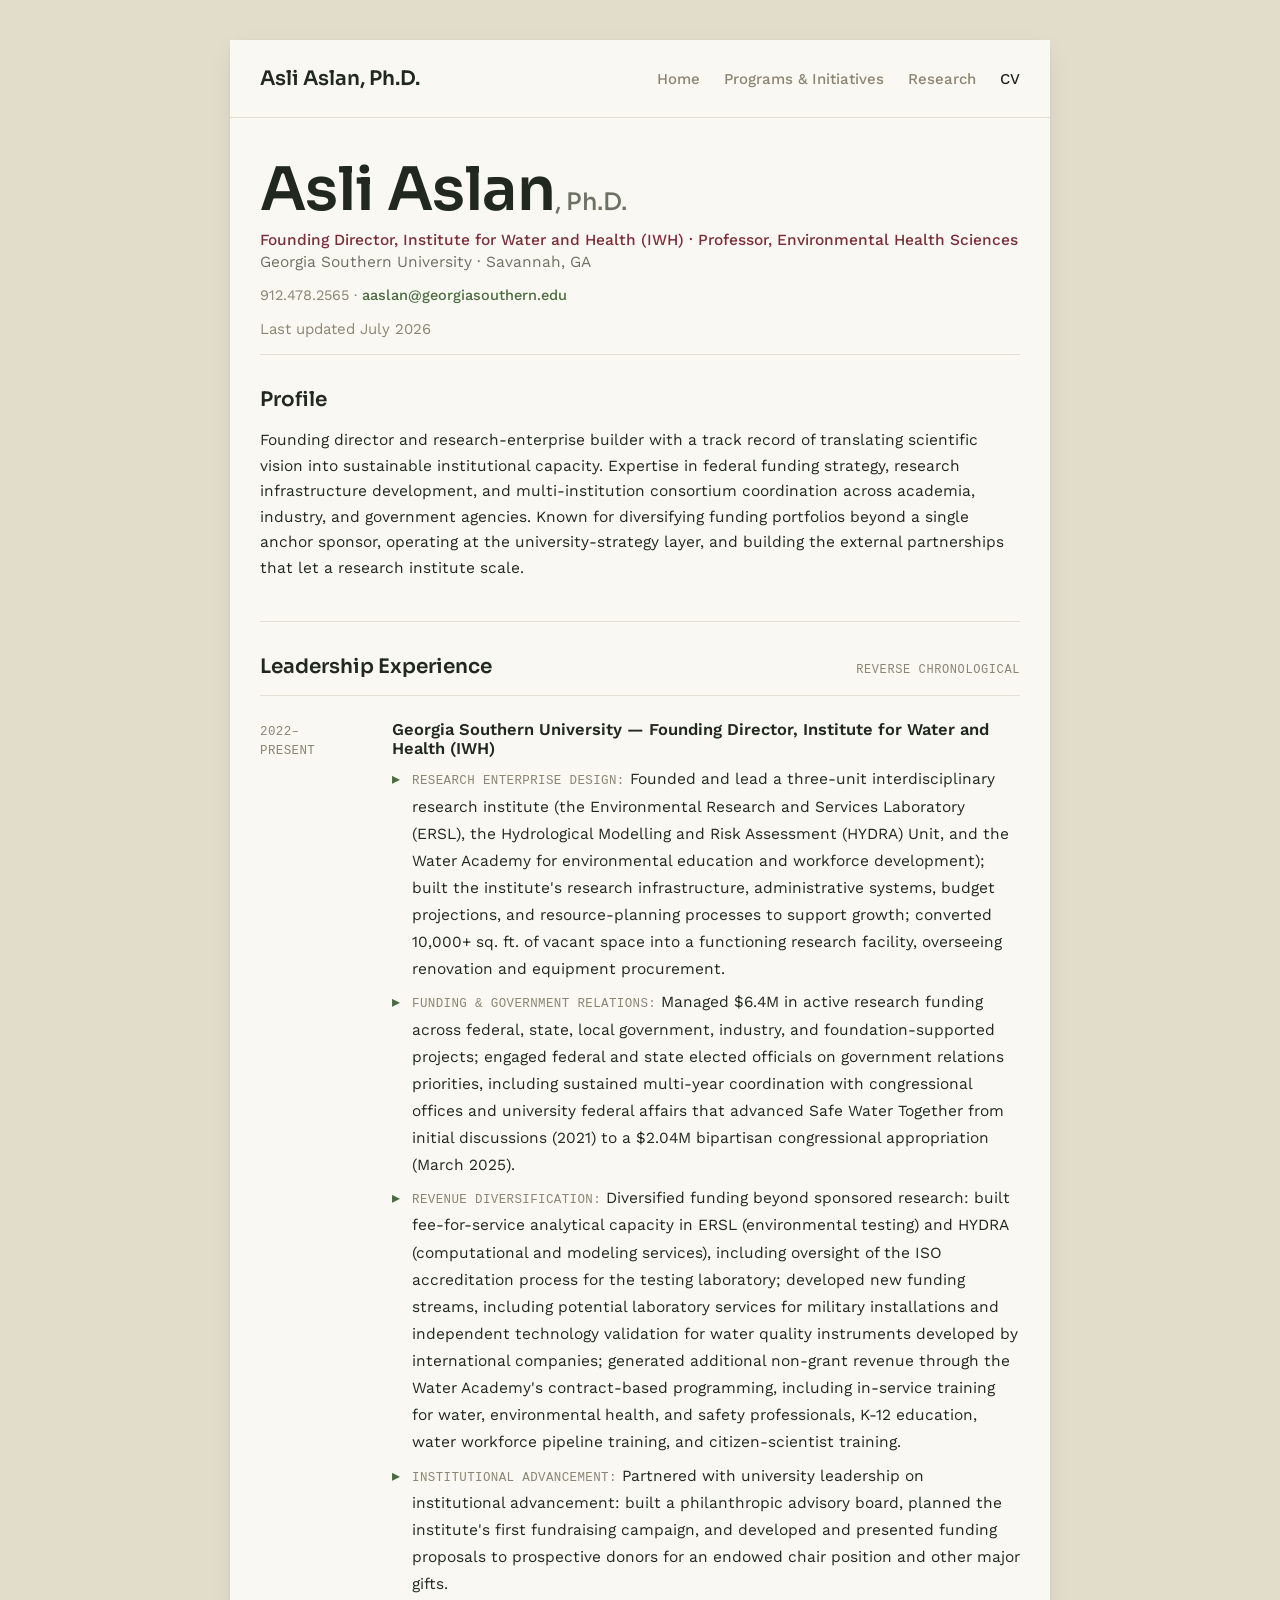
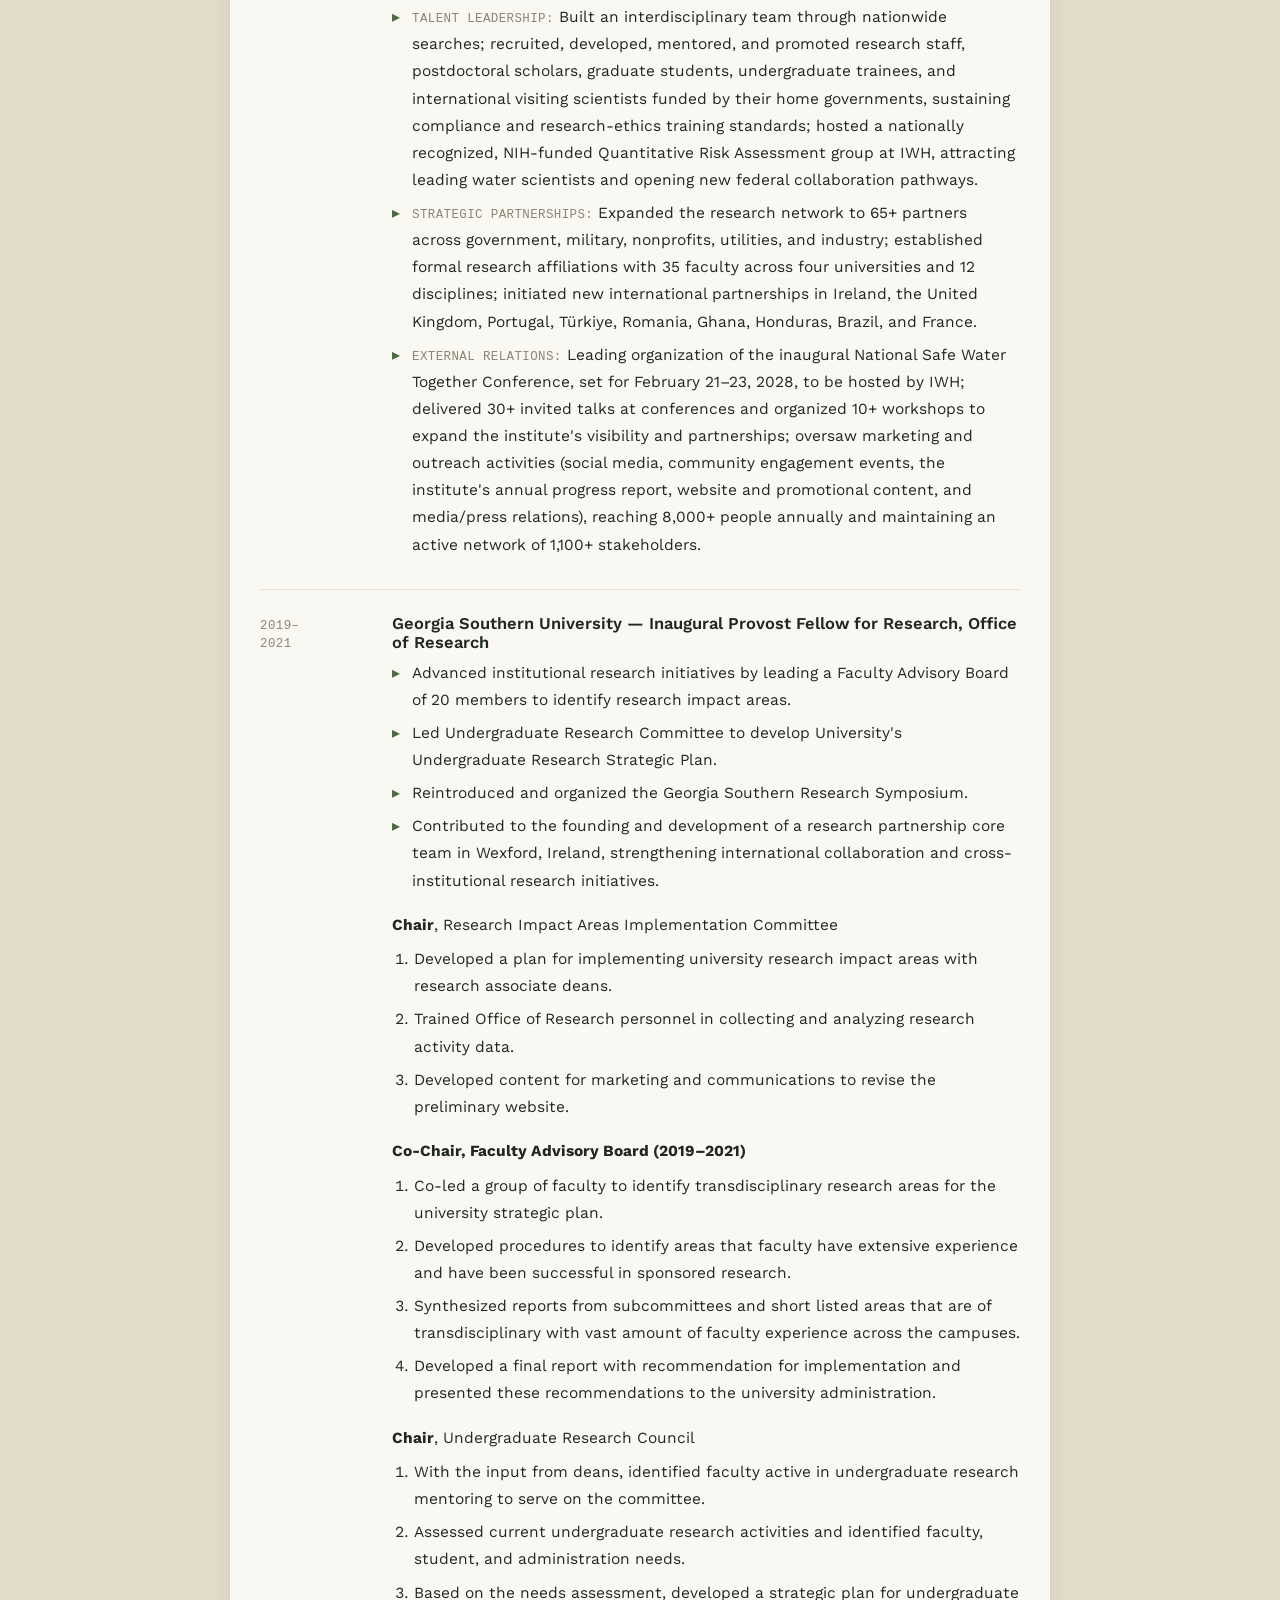
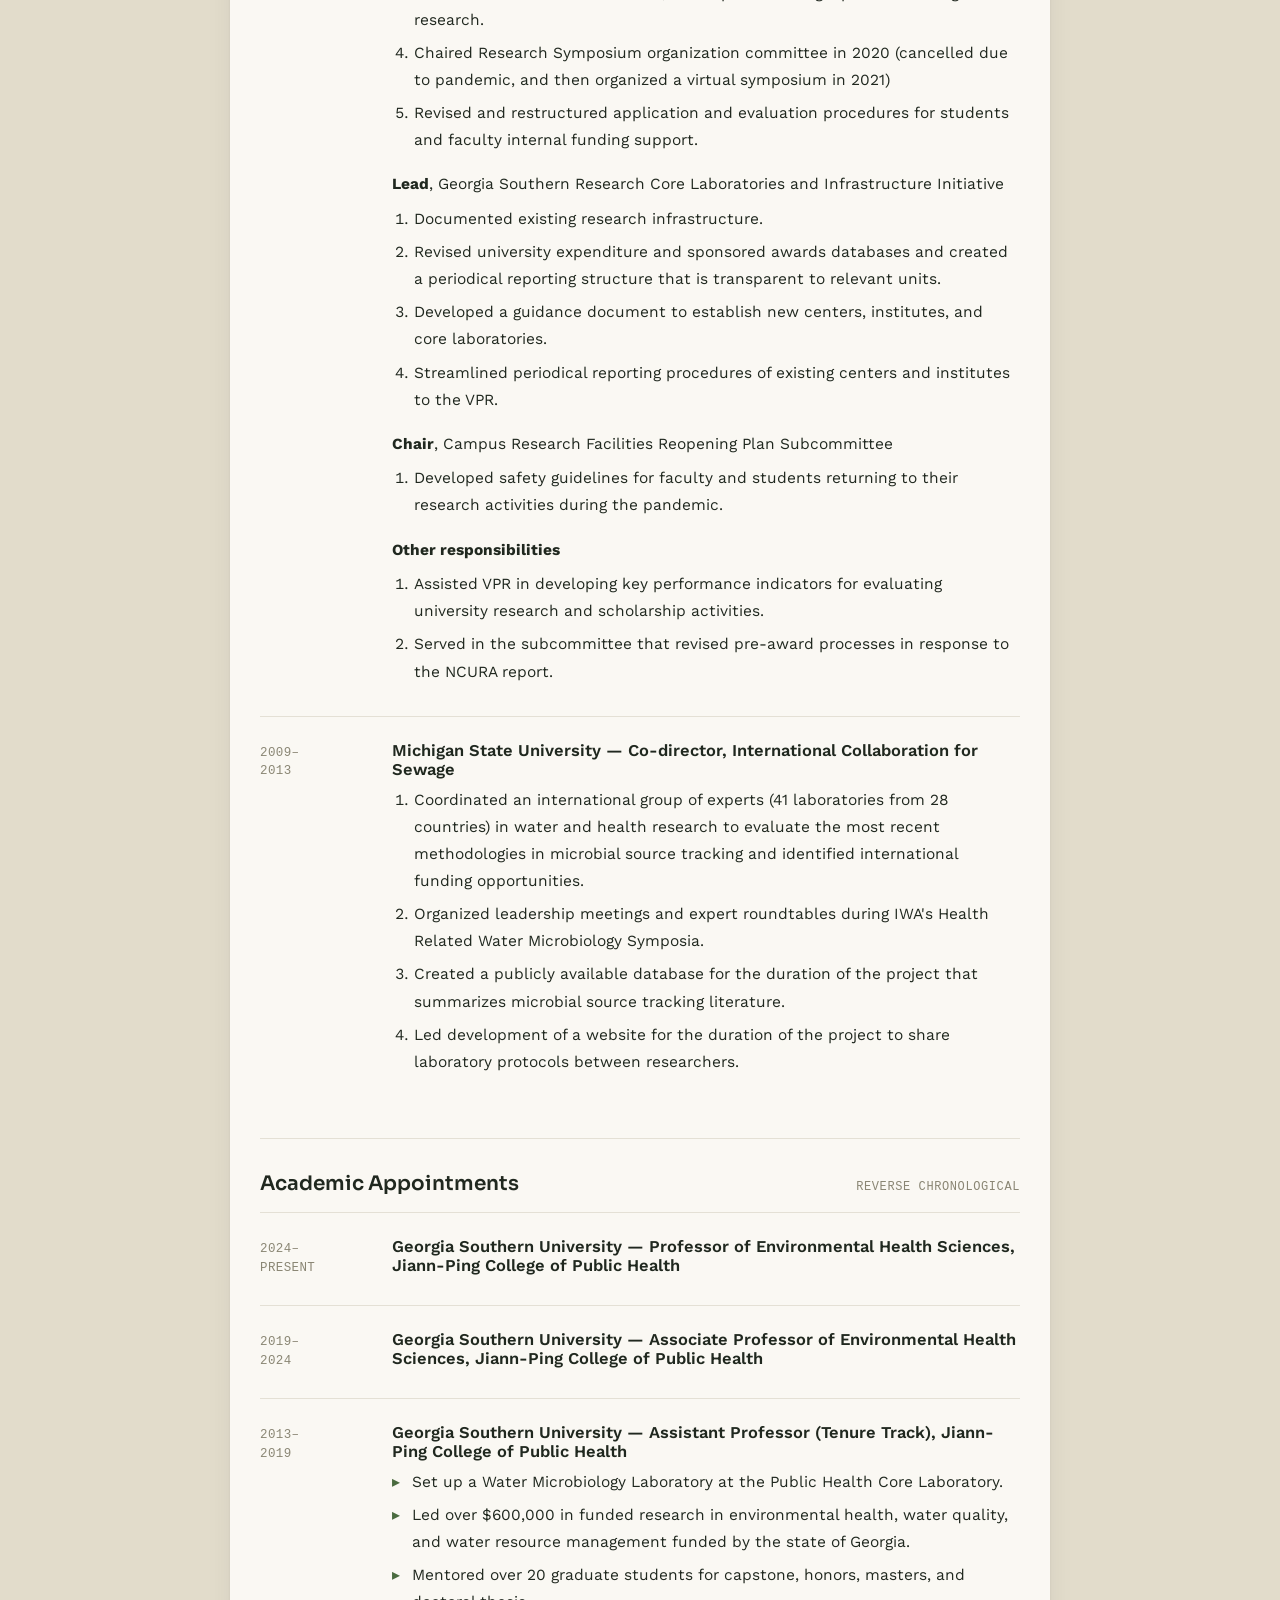
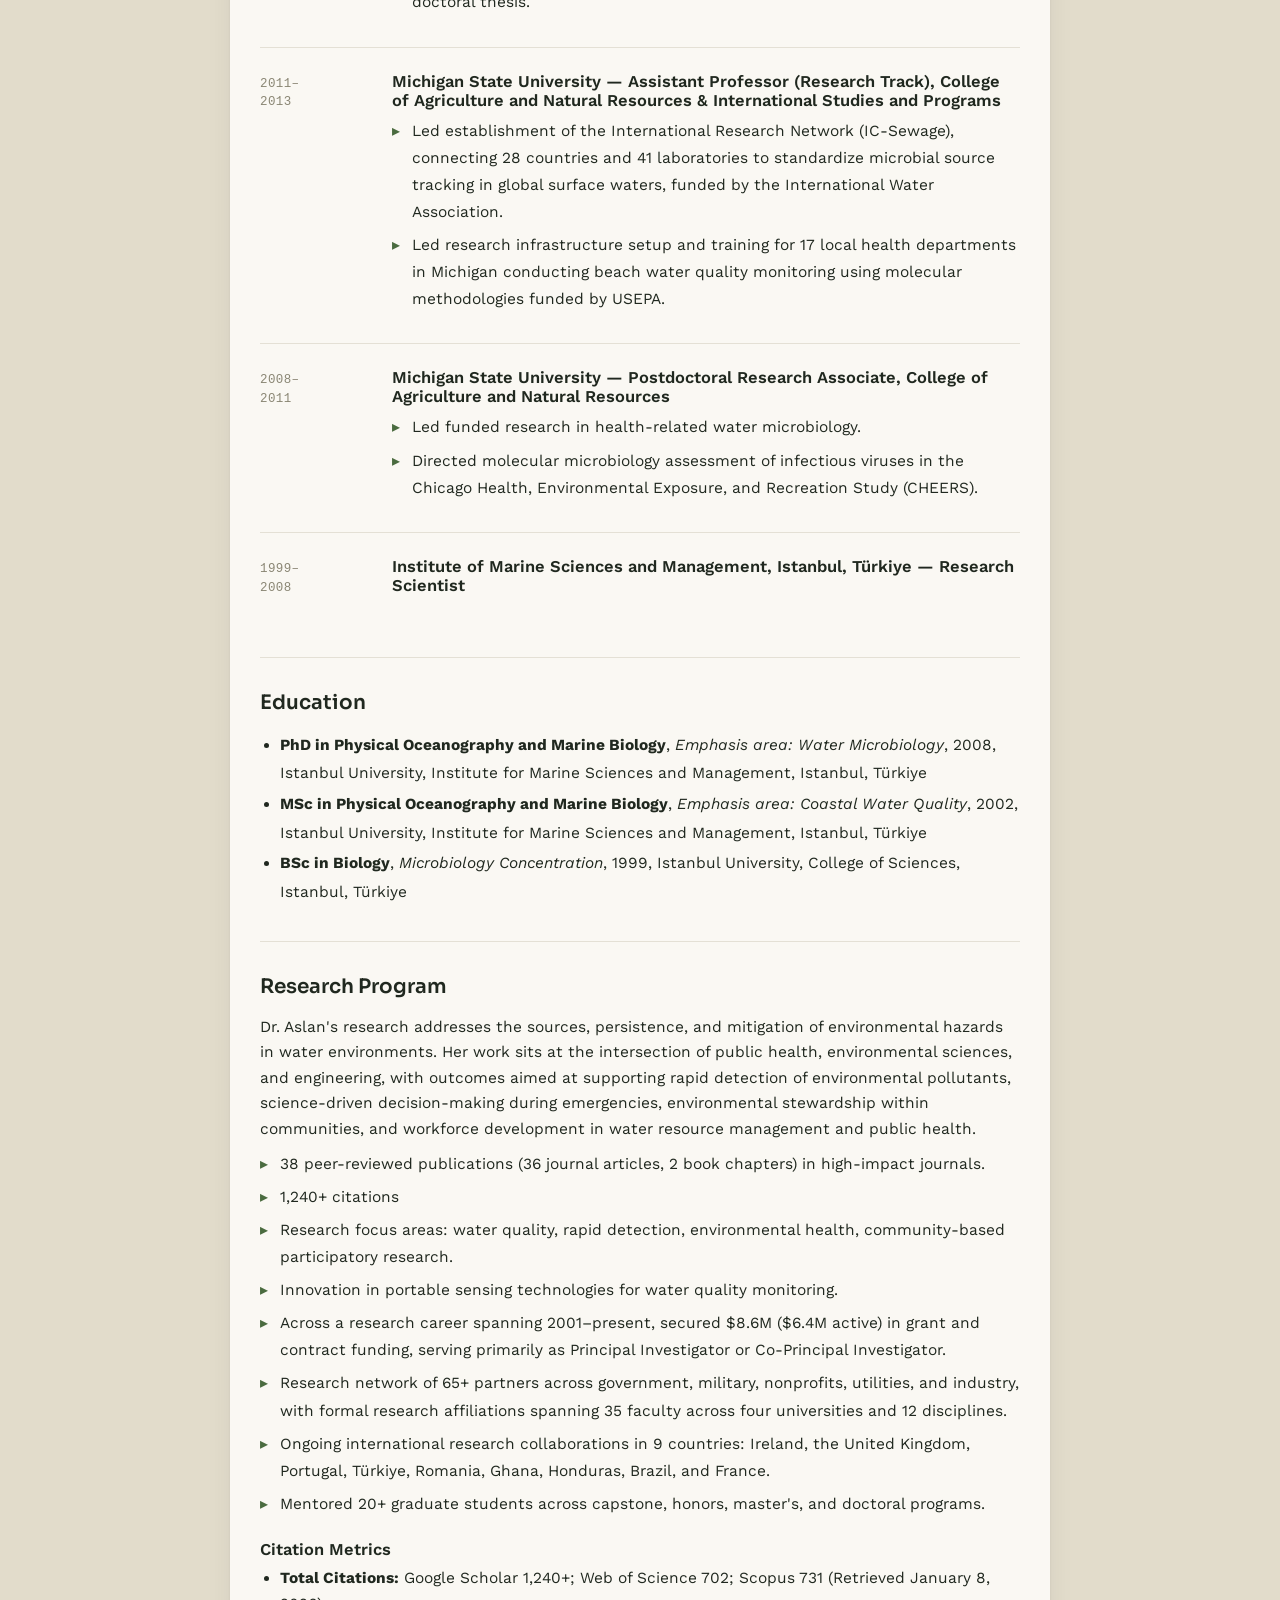
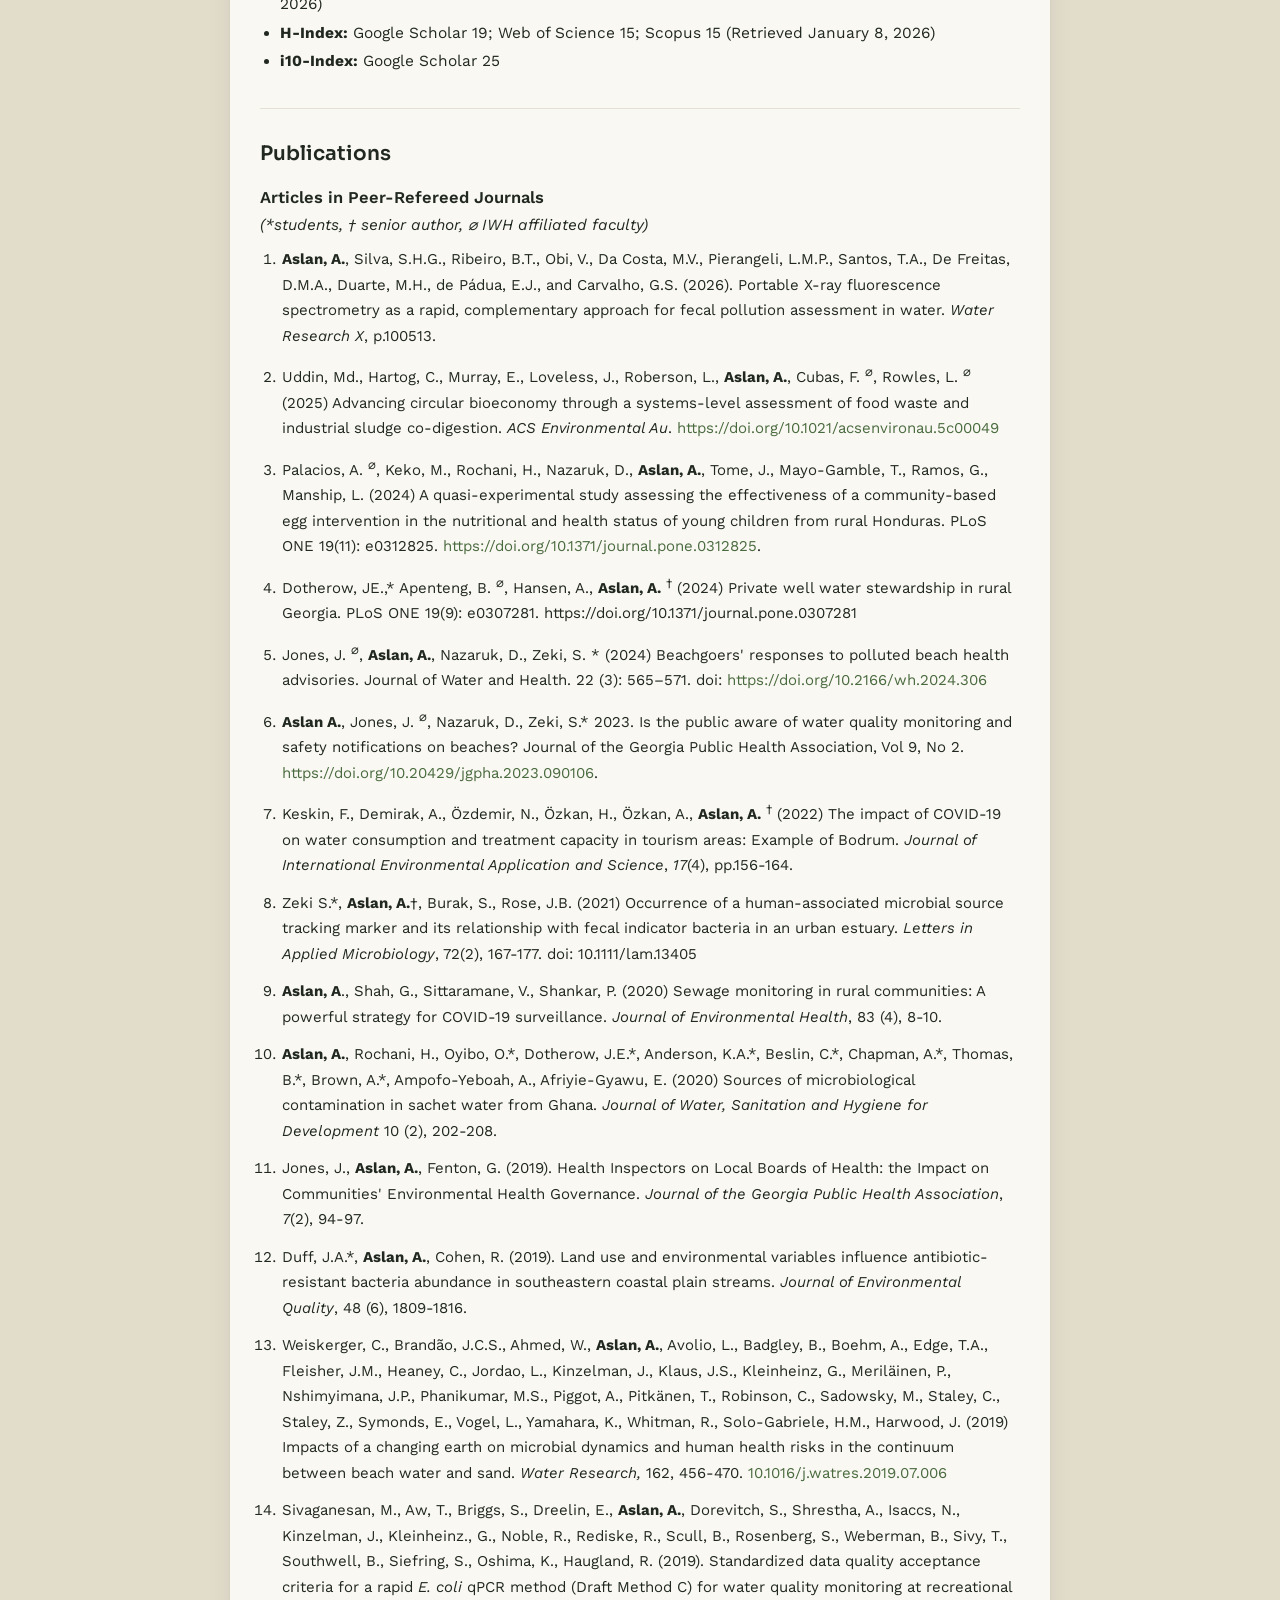
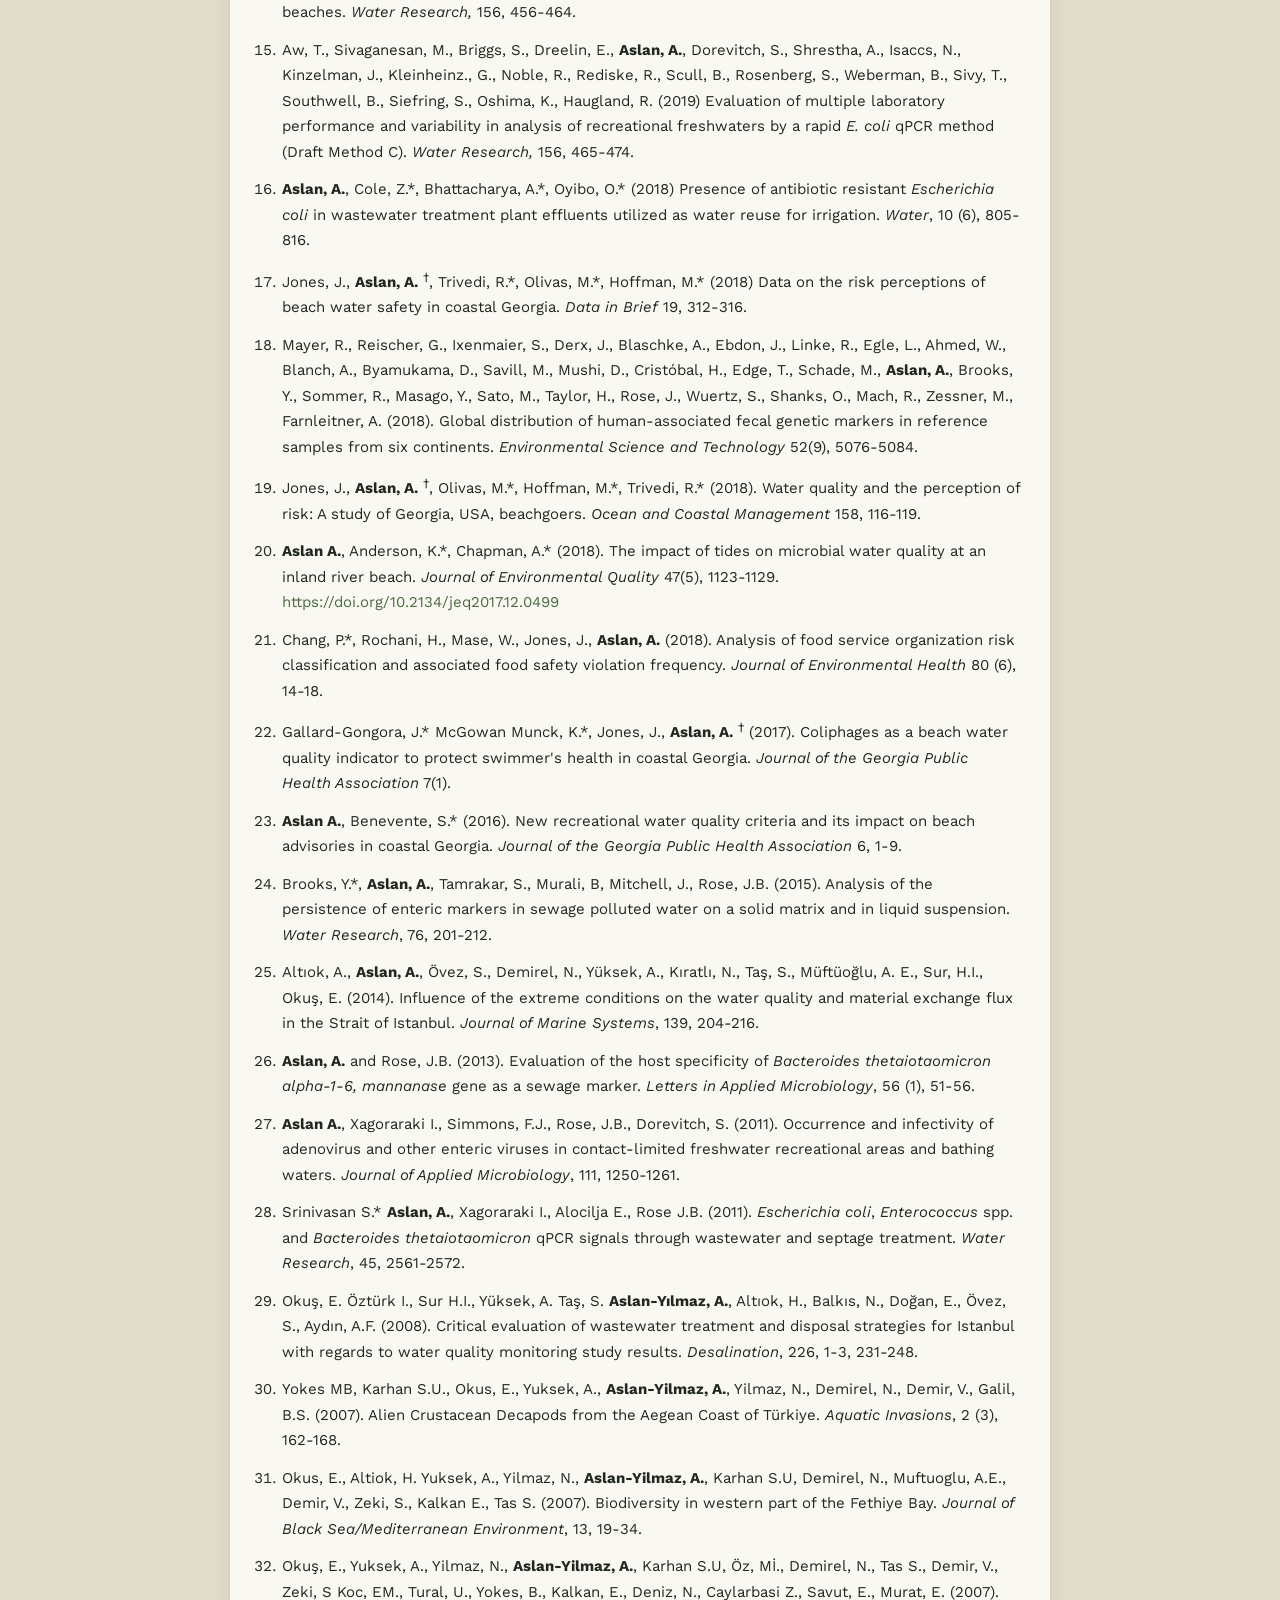
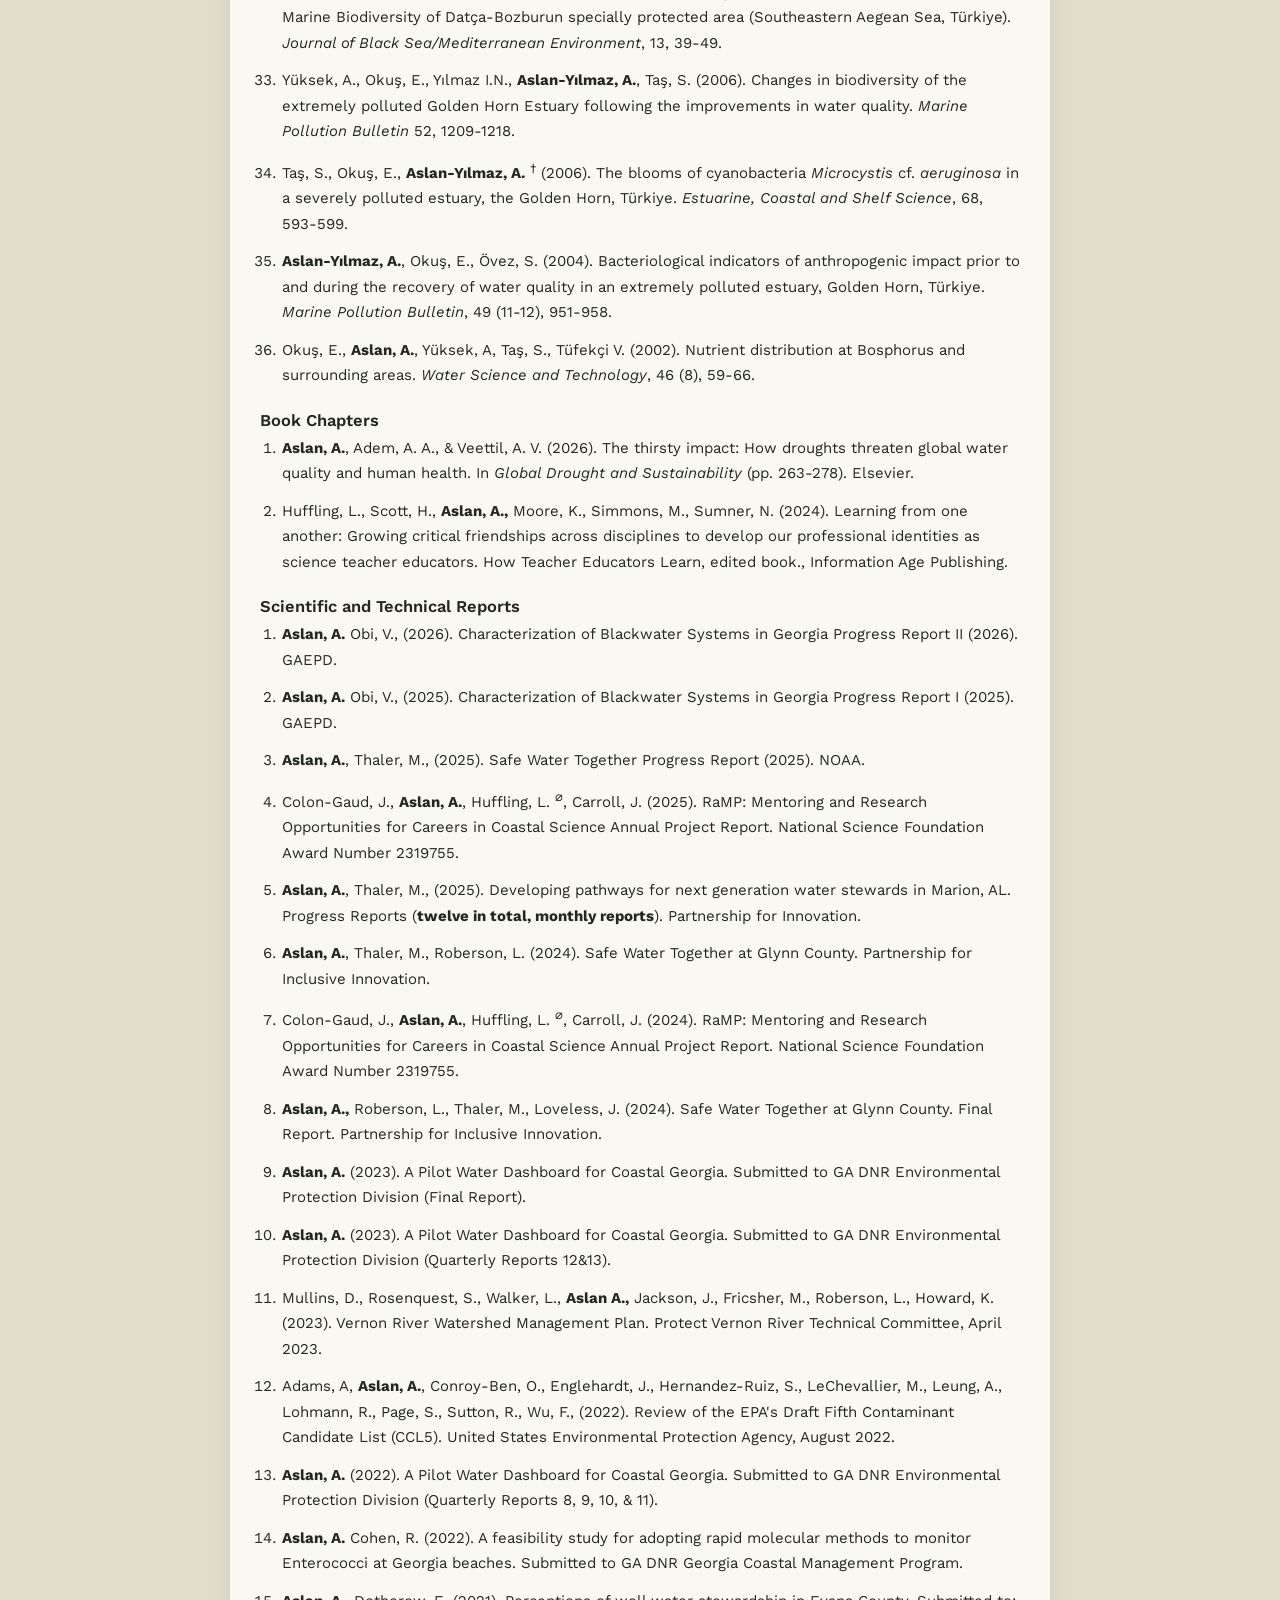
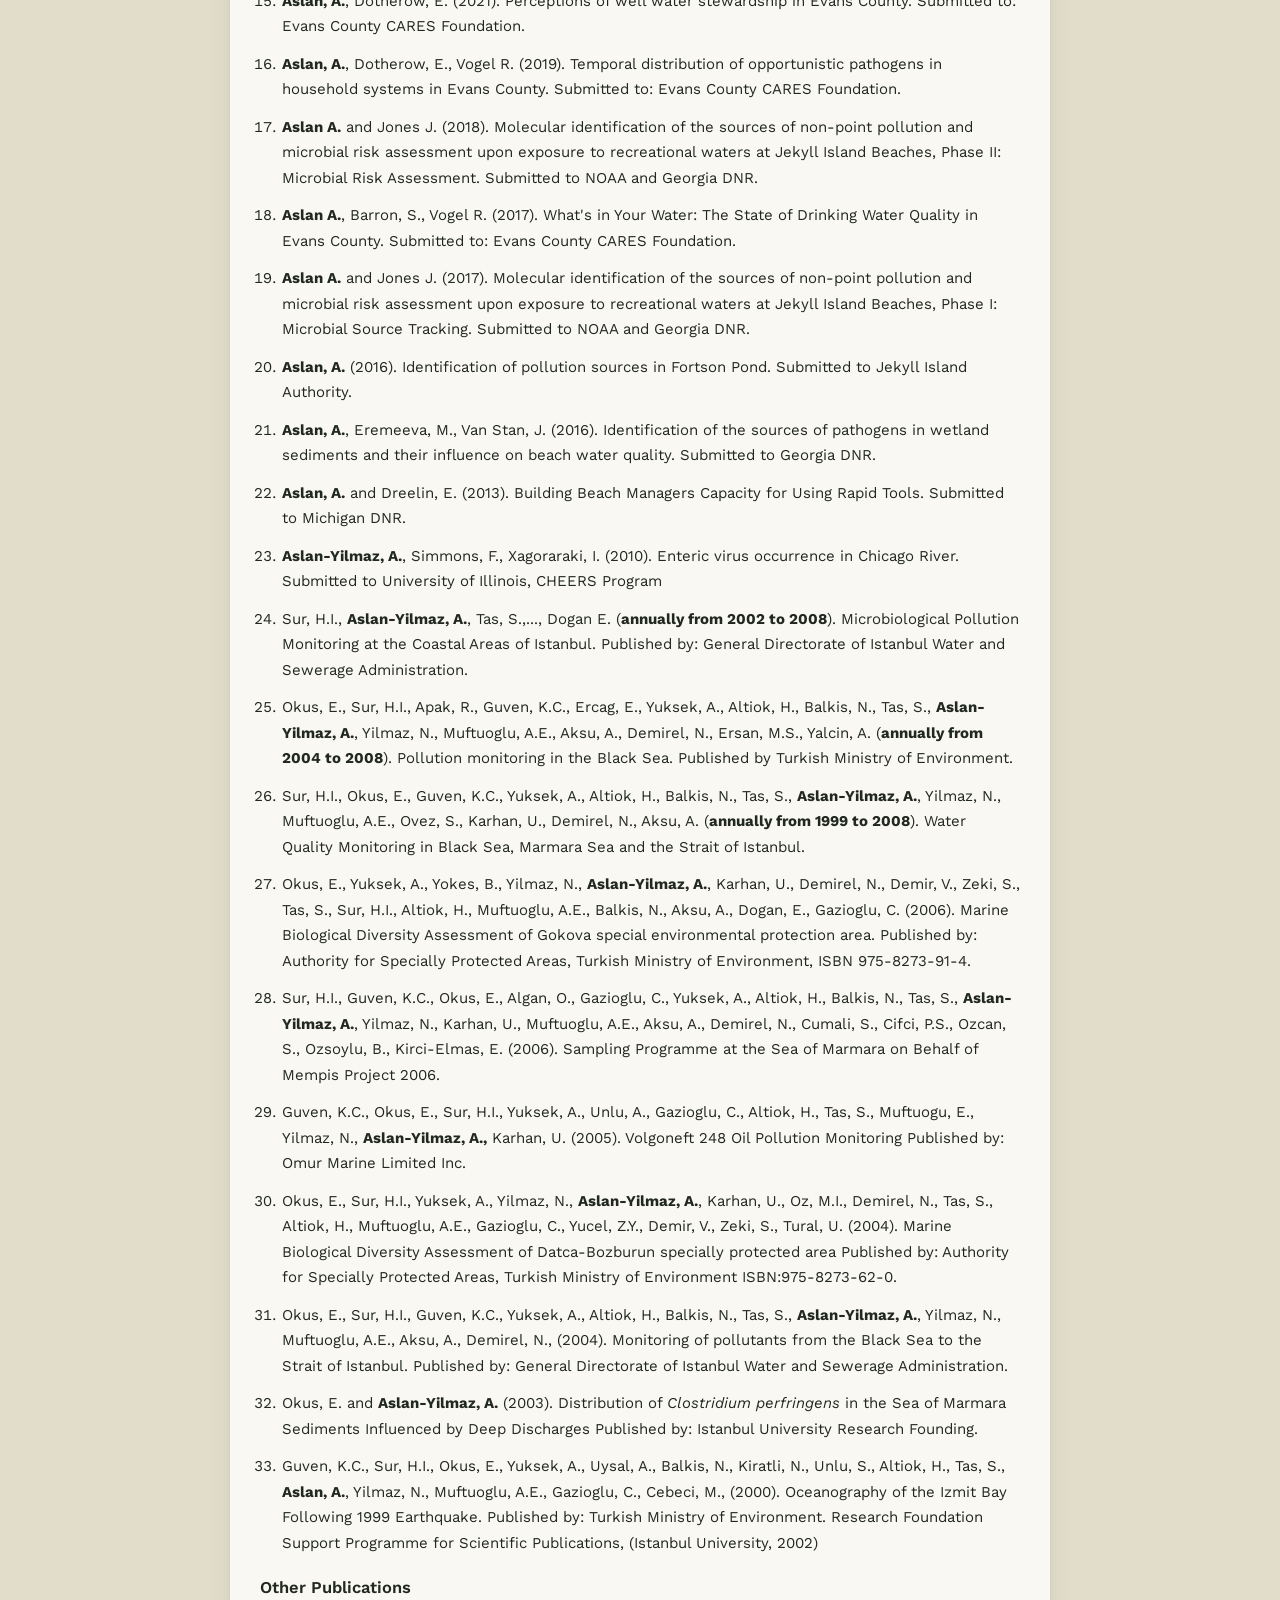
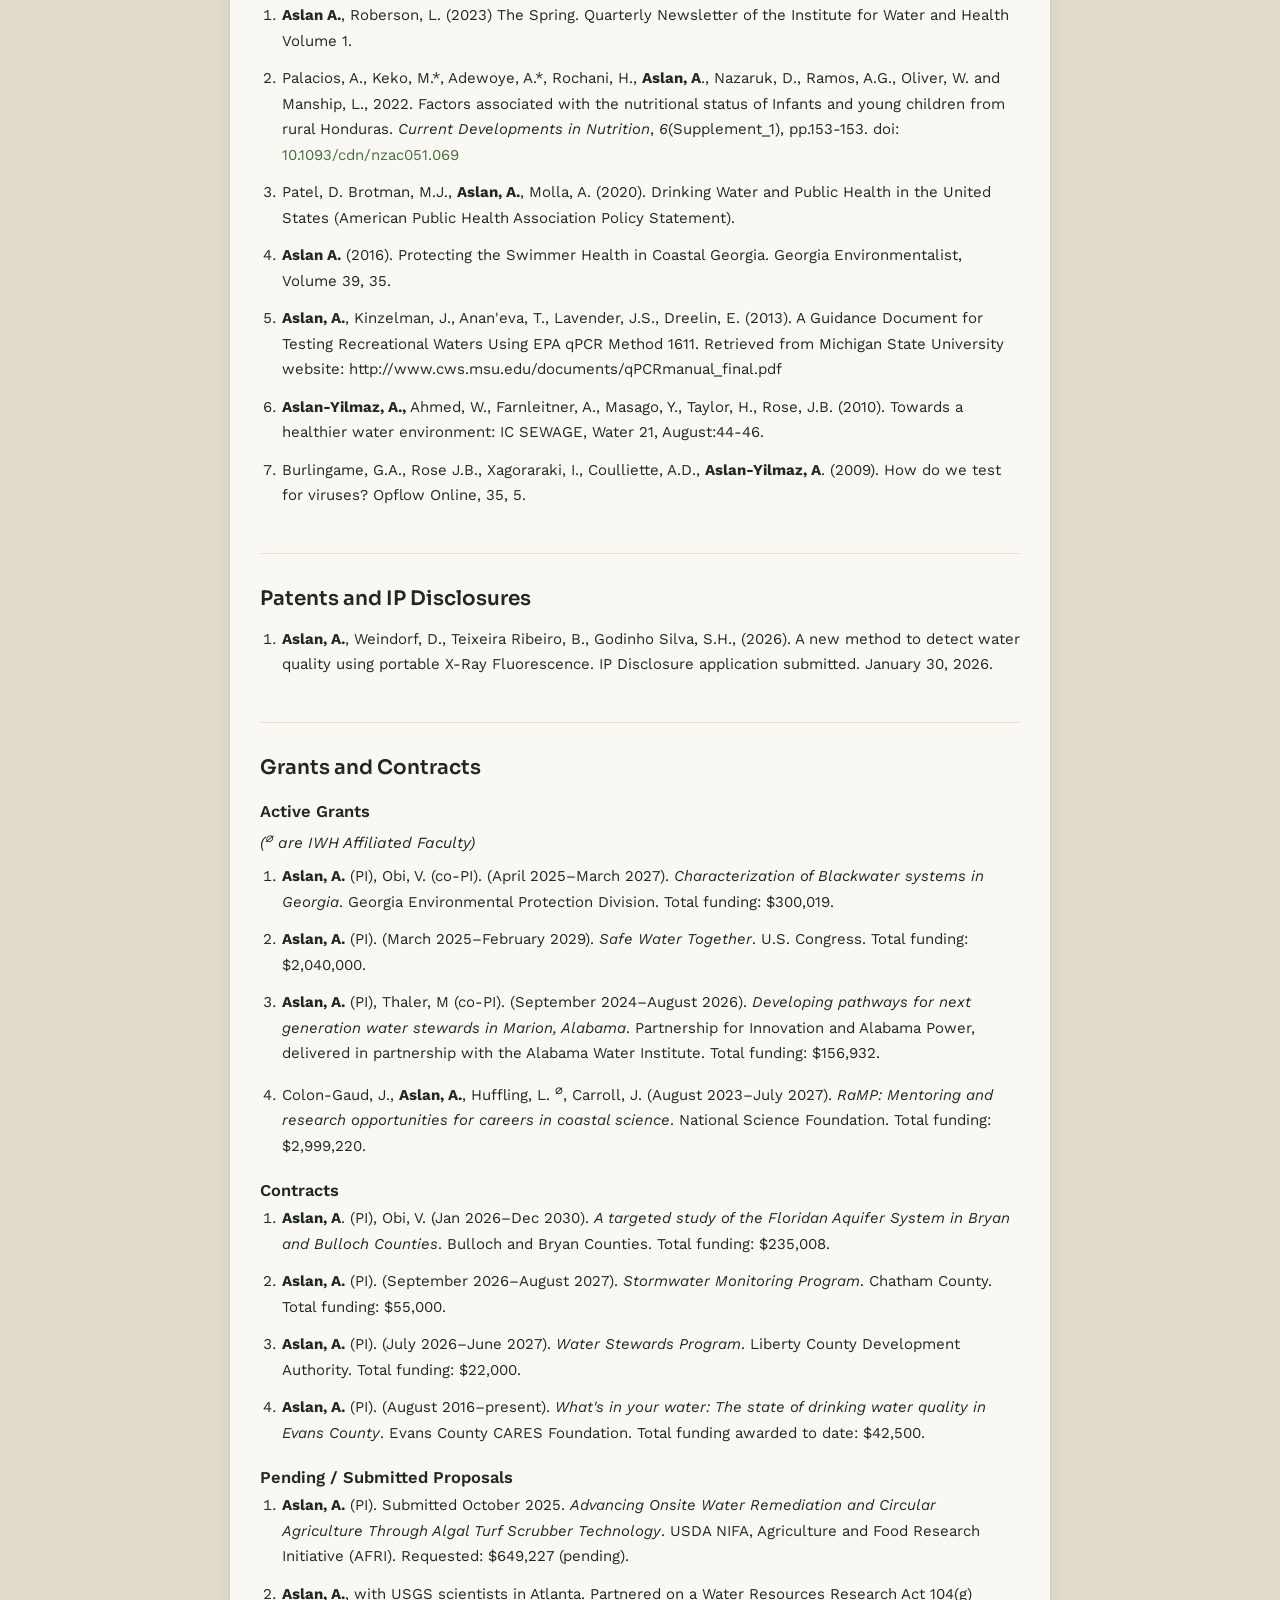
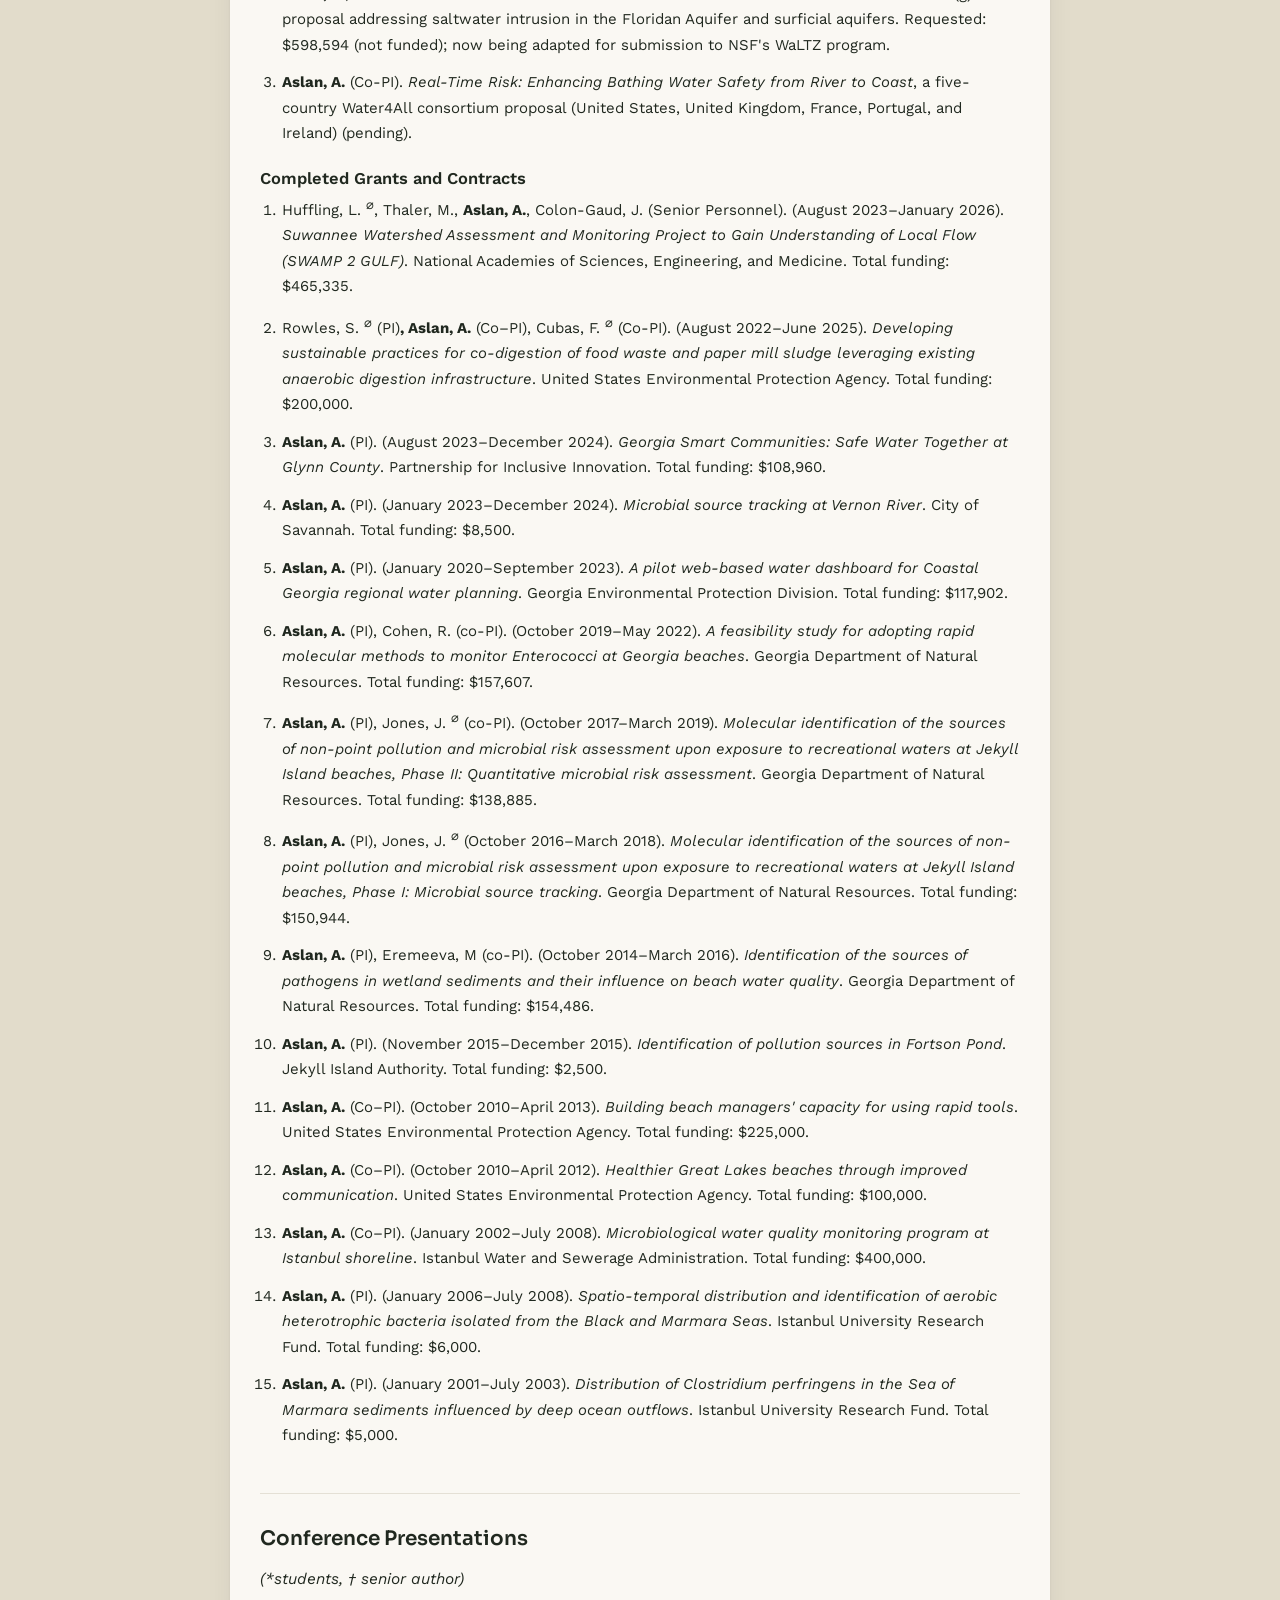
==== cv.html @ cc3b94a8 "Remove em-dashes from CV body text Keep em-dashes only in role-line headings; replace them elsewhere" ====
<!DOCTYPE html>
<html lang="en">
<head>
<meta charset="utf-8">
<meta name="viewport" content="width=device-width, initial-scale=1">
<title>CV — Asli Aslan, Ph.D.</title>
<meta name="description" content="Full curriculum vitae of Asli Aslan, Ph.D. — Founding Director, Institute for Water and Health, Georgia Southern University.">
<link rel="preconnect" href="https://fonts.googleapis.com">
<link href="https://fonts.googleapis.com/css2?family=Sora:wght@500;600;700&family=Work+Sans:wght@400;500;600&display=swap" rel="stylesheet">
<link rel="stylesheet" href="style.css">
</head>
<body>
<div class="wrap">

  <nav class="nav">
    <div class="brand">Asli Aslan, Ph.D.</div>
    <div class="links">
      <a href="index.html">Home</a>
      <a href="programs.html">Programs &amp; Initiatives</a>
      <a href="research.html">Research</a>
      <a href="cv.html" class="active">CV</a>
    </div>
  </nav>

  <div class="cv-page-body">

  <div class="cv-header">
    <h1 class="hero-name">Asli Aslan<span class="hero-suffix">, Ph.D.</span></h1>
    <p class="cv-role-line">Founding Director, Institute for Water and Health (IWH) · Professor, Environmental Health Sciences</p>
    <p class="cv-affil-line">Georgia Southern University · Savannah, GA</p>
    <p class="cv-contact-line">912.478.2565 · <a href="mailto:aaslan@georgiasouthern.edu">aaslan@georgiasouthern.edu</a></p>
    <p class="cv-updated">Last updated July 2026</p>
  </div>

  <div class="cv-section no-number" id="profile">
    <h2>Profile</h2>
    <p>Founding director and research-enterprise builder with a track record of translating scientific vision into sustainable institutional capacity. Expertise in federal funding strategy, research infrastructure development, and multi-institution consortium coordination across academia, industry, and government agencies. Known for diversifying funding portfolios beyond a single anchor sponsor, operating at the university-strategy layer, and building the external partnerships that let a research institute scale.</p>
  </div>

  <div class="cv-section" id="leadership">
    <div class="cv-section-head">
      <h2>Leadership Experience</h2>
      <span class="section-tag">Reverse Chronological</span>
    </div>

    <div class="timeline-row">
      <div class="timeline-date">2022–<br>Present</div>
      <div class="timeline-content">
        <h3>Georgia Southern University — Founding Director, Institute for Water and Health (IWH)</h3>
        <ul class="bullets">
<li><span class="tag">Research Enterprise Design</span>Founded and lead a three-unit interdisciplinary research institute (the Environmental Research and Services Laboratory (ERSL), the Hydrological Modelling and Risk Assessment (HYDRA) Unit, and the Water Academy for environmental education and workforce development); built the institute's research infrastructure, administrative systems, budget projections, and resource-planning processes to support growth; converted 10,000+ sq. ft. of vacant space into a functioning research facility, overseeing renovation and equipment procurement.</li>
<li><span class="tag">Funding &amp; Government Relations</span>Managed $6.4M in active research funding across federal, state, local government, industry, and foundation-supported projects; engaged federal and state elected officials on government relations priorities, including sustained multi-year coordination with congressional offices and university federal affairs that advanced Safe Water Together from initial discussions (2021) to a $2.04M bipartisan congressional appropriation (March 2025).</li>
<li><span class="tag">Revenue Diversification</span>Diversified funding beyond sponsored research: built fee-for-service analytical capacity in ERSL (environmental testing) and HYDRA (computational and modeling services), including oversight of the ISO accreditation process for the testing laboratory; developed new funding streams, including potential laboratory services for military installations and independent technology validation for water quality instruments developed by international companies; generated additional non-grant revenue through the Water Academy's contract-based programming, including in-service training for water, environmental health, and safety professionals, K-12 education, water workforce pipeline training, and citizen-scientist training.</li>
<li><span class="tag">Institutional Advancement</span>Partnered with university leadership on institutional advancement: built a philanthropic advisory board, planned the institute's first fundraising campaign, and developed and presented funding proposals to prospective donors for an endowed chair position and other major gifts.</li>
<li><span class="tag">Talent Leadership</span>Built an interdisciplinary team through nationwide searches; recruited, developed, mentored, and promoted research staff, postdoctoral scholars, graduate students, undergraduate trainees, and international visiting scientists funded by their home governments, sustaining compliance and research-ethics training standards; hosted a nationally recognized, NIH-funded Quantitative Risk Assessment group at IWH, attracting leading water scientists and opening new federal collaboration pathways.</li>
<li><span class="tag">Strategic Partnerships</span>Expanded the research network to 65+ partners across government, military, nonprofits, utilities, and industry; established formal research affiliations with 35 faculty across four universities and 12 disciplines; initiated new international partnerships in Ireland, the United Kingdom, Portugal, Türkiye, Romania, Ghana, Honduras, Brazil, and France.</li>
<li><span class="tag">External Relations</span>Leading organization of the inaugural National Safe Water Together Conference, set for February 21–23, 2028, to be hosted by IWH; delivered 30+ invited talks at conferences and organized 10+ workshops to expand the institute's visibility and partnerships; oversaw marketing and outreach activities (social media, community engagement events, the institute's annual progress report, website and promotional content, and media/press relations), reaching 8,000+ people annually and maintaining an active network of 1,100+ stakeholders.</li>
</ul>
      </div>
    </div>

    <div class="timeline-row">
      <div class="timeline-date">2019–<br>2021</div>
      <div class="timeline-content">
        <h3>Georgia Southern University — Inaugural Provost Fellow for Research, Office of Research</h3>
        <ul class="bullets">
<li>Advanced institutional research initiatives by leading a Faculty Advisory Board of 20 members to identify research impact areas.</li>
<li>Led Undergraduate Research Committee to develop University's Undergraduate Research Strategic Plan.</li>
<li>Reintroduced and organized the Georgia Southern Research Symposium.</li>
<li>Contributed to the founding and development of a research partnership core team in Wexford, Ireland, strengthening international collaboration and cross-institutional research initiatives.</li>
</ul>
<p><strong>Chair</strong>, Research Impact Areas Implementation Committee</p>
<ol>
<li>Developed a plan for implementing university research impact areas with research associate deans.</li>
<li>Trained Office of Research personnel in collecting and analyzing research activity data.</li>
<li>Developed content for marketing and communications to revise the preliminary website.</li>
</ol>
<p><strong>Co-Chair, Faculty Advisory Board (2019–2021)</strong></p>
<ol>
<li>Co-led a group of faculty to identify transdisciplinary research areas for the university strategic plan.</li>
<li>Developed procedures to identify areas that faculty have extensive experience and have been successful in sponsored research.</li>
<li>Synthesized reports from subcommittees and short listed areas that are of transdisciplinary with vast amount of faculty experience across the campuses.</li>
<li>Developed a final report with recommendation for implementation and presented these recommendations to the university administration.</li>
</ol>
<p><strong>Chair</strong>, Undergraduate Research Council</p>
<ol>
<li>With the input from deans, identified faculty active in undergraduate research mentoring to serve on the committee.</li>
<li>Assessed current undergraduate research activities and identified faculty, student, and administration needs.</li>
<li>Based on the needs assessment, developed a strategic plan for undergraduate research.</li>
<li>Chaired Research Symposium organization committee in 2020 (cancelled due to pandemic, and then organized a virtual symposium in 2021)</li>
<li>Revised and restructured application and evaluation procedures for students and faculty internal funding support.</li>
</ol>
<p><strong>Lead</strong>, Georgia Southern Research Core Laboratories and Infrastructure Initiative</p>
<ol>
<li>Documented existing research infrastructure.</li>
<li>Revised university expenditure and sponsored awards databases and created a periodical reporting structure that is transparent to relevant units.</li>
<li>Developed a guidance document to establish new centers, institutes, and core laboratories.</li>
<li>Streamlined periodical reporting procedures of existing centers and institutes to the VPR.</li>
</ol>
<p><strong>Chair</strong>, Campus Research Facilities Reopening Plan Subcommittee</p>
<ol>
<li>Developed safety guidelines for faculty and students returning to their research activities during the pandemic.</li>
</ol>
<p><strong>Other responsibilities</strong></p>
<ol>
<li>Assisted VPR in developing key performance indicators for evaluating university research and scholarship activities.</li>
<li>Served in the subcommittee that revised pre-award processes in response to the NCURA report.</li>
</ol>
      </div>
    </div>

    <div class="timeline-row">
      <div class="timeline-date">2009–<br>2013</div>
      <div class="timeline-content">
        <h3>Michigan State University — Co-director, International Collaboration for Sewage</h3>
        <ol>
<li>Coordinated an international group of experts (41 laboratories from 28 countries) in water and health research to evaluate the most recent methodologies in microbial source tracking and identified international funding opportunities.</li>
<li>Organized leadership meetings and expert roundtables during IWA's Health Related Water Microbiology Symposia.</li>
<li>Created a publicly available database for the duration of the project that summarizes microbial source tracking literature.</li>
<li>Led development of a website for the duration of the project to share laboratory protocols between researchers.</li>
</ol>
      </div>
    </div>
  </div>

  <div class="cv-section" id="appointments">
    <div class="cv-section-head">
      <h2>Academic Appointments</h2>
      <span class="section-tag">Reverse Chronological</span>
    </div>

    <div class="timeline-row">
      <div class="timeline-date">2024–<br>Present</div>
      <div class="timeline-content">
        <h3>Georgia Southern University — Professor of Environmental Health Sciences, Jiann-Ping College of Public Health</h3>
      </div>
    </div>

    <div class="timeline-row">
      <div class="timeline-date">2019–<br>2024</div>
      <div class="timeline-content">
        <h3>Georgia Southern University — Associate Professor of Environmental Health Sciences, Jiann-Ping College of Public Health</h3>
      </div>
    </div>

    <div class="timeline-row">
      <div class="timeline-date">2013–<br>2019</div>
      <div class="timeline-content">
        <h3>Georgia Southern University — Assistant Professor (Tenure Track), Jiann-Ping College of Public Health</h3>
        <ul class="bullets">
<li>Set up a Water Microbiology Laboratory at the Public Health Core Laboratory.</li>
<li>Led over $600,000 in funded research in environmental health, water quality, and water resource management funded by the state of Georgia.</li>
<li>Mentored over 20 graduate students for capstone, honors, masters, and doctoral thesis.</li>
</ul>
      </div>
    </div>

    <div class="timeline-row">
      <div class="timeline-date">2011–<br>2013</div>
      <div class="timeline-content">
        <h3>Michigan State University — Assistant Professor (Research Track), College of Agriculture and Natural Resources &amp; International Studies and Programs</h3>
        <ul class="bullets">
<li>Led establishment of the International Research Network (IC-Sewage), connecting 28 countries and 41 laboratories to standardize microbial source tracking in global surface waters, funded by the International Water Association.</li>
<li>Led research infrastructure setup and training for 17 local health departments in Michigan conducting beach water quality monitoring using molecular methodologies funded by USEPA.</li>
</ul>
      </div>
    </div>

    <div class="timeline-row">
      <div class="timeline-date">2008–<br>2011</div>
      <div class="timeline-content">
        <h3>Michigan State University — Postdoctoral Research Associate, College of Agriculture and Natural Resources</h3>
        <ul class="bullets">
<li>Led funded research in health-related water microbiology.</li>
<li>Directed molecular microbiology assessment of infectious viruses in the Chicago Health, Environmental Exposure, and Recreation Study (CHEERS).</li>
</ul>
      </div>
    </div>

    <div class="timeline-row">
      <div class="timeline-date">1999–<br>2008</div>
      <div class="timeline-content">
        <h3>Institute of Marine Sciences and Management, Istanbul, Türkiye — Research Scientist</h3>
      </div>
    </div>
  </div>

  <div class="cv-section" id="education">
    <h2>Education</h2>
    <ul class="cv-list">
<li><strong>PhD in Physical Oceanography and Marine Biology</strong>, <em>Emphasis area: Water Microbiology</em>, 2008, Istanbul University, Institute for Marine Sciences and Management, Istanbul, Türkiye</li>
<li><strong>MSc in Physical Oceanography and Marine Biology</strong>, <em>Emphasis area: Coastal Water Quality</em>, 2002, Istanbul University, Institute for Marine Sciences and Management, Istanbul, Türkiye</li>
<li><strong>BSc in Biology</strong>, <em>Microbiology Concentration</em>, 1999, Istanbul University, College of Sciences, Istanbul, Türkiye</li>
</ul>
  </div>

  <div class="cv-section" id="research">
    <h2>Research Program</h2>
    <p>Dr. Aslan's research addresses the sources, persistence, and mitigation of environmental hazards in water environments. Her work sits at the intersection of public health, environmental sciences, and engineering, with outcomes aimed at supporting rapid detection of environmental pollutants, science-driven decision-making during emergencies, environmental stewardship within communities, and workforce development in water resource management and public health.</p>
<ul class="bullets">
<li>38 peer-reviewed publications (36 journal articles, 2 book chapters) in high-impact journals.</li>
<li>1,240+ citations</li>
<li>Research focus areas: water quality, rapid detection, environmental health, community-based participatory research.</li>
<li>Innovation in portable sensing technologies for water quality monitoring.</li>
<li>Across a research career spanning 2001–present, secured $8.6M ($6.4M active) in grant and contract funding, serving primarily as Principal Investigator or Co-Principal Investigator.</li>
<li>Research network of 65+ partners across government, military, nonprofits, utilities, and industry, with formal research affiliations spanning 35 faculty across four universities and 12 disciplines.</li>
<li>Ongoing international research collaborations in 9 countries: Ireland, the United Kingdom, Portugal, Türkiye, Romania, Ghana, Honduras, Brazil, and France.</li>
<li>Mentored 20+ graduate students across capstone, honors, master's, and doctoral programs.</li>
</ul>
    <h3>Citation Metrics</h3>
    <ul class="cv-list tight">
<li><strong>Total Citations:</strong> Google Scholar 1,240+; Web of Science 702; Scopus 731 (Retrieved January 8, 2026)</li>
<li><strong>H-Index:</strong> Google Scholar 19; Web of Science 15; Scopus 15 (Retrieved January 8, 2026)</li>
<li><strong>i10-Index:</strong> Google Scholar 25</li>
</ul>
  </div>

  <div class="cv-section" id="publications">
    <h2>Publications</h2>
    <h3>Articles in Peer-Refereed Journals</h3>
    <p><em>(*students, † senior author, ⌀ IWH affiliated faculty)</em></p>
<ol class="pub-numbered">
<li><strong>Aslan, A.</strong>, Silva, S.H.G., Ribeiro, B.T., Obi, V., Da Costa, M.V., Pierangeli, L.M.P., Santos, T.A., De Freitas, D.M.A., Duarte, M.H., de Pádua, E.J., and Carvalho, G.S. (2026). Portable X-ray fluorescence spectrometry as a rapid, complementary approach for fecal pollution assessment in water. <em>Water Research X</em>, p.100513.</li>
<li>Uddin, Md., Hartog, C., Murray, E., Loveless, J., Roberson, L., <strong>Aslan, A.</strong>, Cubas, F. <sup>⌀</sup>, Rowles, L. <sup>⌀</sup> (2025) Advancing circular bioeconomy through a systems-level assessment of food waste and industrial sludge co-digestion. <em>ACS Environmental Au</em>. <a href="https://doi.org/10.1021/acsenvironau.5c00049">https://doi.org/10.1021/acsenvironau.5c00049</a></li>
<li>Palacios, A. <sup>⌀</sup>, Keko, M., Rochani, H., Nazaruk, D., <strong>Aslan, A.</strong>, Tome, J., Mayo-Gamble, T., Ramos, G., Manship, L. (2024) A quasi-experimental study assessing the effectiveness of a community-based egg intervention in the nutritional and health status of young children from rural Honduras. PLoS ONE 19(11): e0312825. <a href="https://doi.org/10.1371/journal.pone.0312825">https://doi.org/10.1371/journal.pone.0312825</a>.</li>
<li>Dotherow, JE.,* Apenteng, B. <sup>⌀</sup>, Hansen, A., <strong>Aslan, A.</strong> <sup>†</sup> (2024) Private well water stewardship in rural Georgia. PLoS ONE 19(9): e0307281. https://doi.org/10.1371/journal.pone.0307281</li>
<li>Jones, J. <sup>⌀</sup>, <strong>Aslan, A.</strong>, Nazaruk, D., Zeki, S. * (2024) Beachgoers' responses to polluted beach health advisories. Journal of Water and Health. 22 (3): 565–571. doi: <a href="https://doi.org/10.2166/wh.2024.306">https://doi.org/10.2166/wh.2024.306</a></li>
<li><strong>Aslan A.</strong>, Jones, J. <sup>⌀</sup>, Nazaruk, D., Zeki, S.* 2023. Is the public aware of water quality monitoring and safety notifications on beaches? Journal of the Georgia Public Health Association, Vol 9, No 2. <a href="https://doi.org/10.20429/jgpha.2023.090106">https://doi.org/10.20429/jgpha.2023.090106</a>.</li>
<li>Keskin, F., Demirak, A., Özdemir, N., Özkan, H., Özkan, A., <strong>Aslan, A.</strong> <sup>†</sup> (2022) The impact of COVID-19 on water consumption and treatment capacity in tourism areas: Example of Bodrum. <em>Journal of International Environmental Application and Science</em>, <em>17</em>(4), pp.156-164.</li>
<li>Zeki S.*, <strong>Aslan, A.</strong>†, Burak, S., Rose, J.B. (2021) Occurrence of a human-associated microbial source tracking marker and its relationship with fecal indicator bacteria in an urban estuary. <em>Letters in Applied Microbiology</em>, 72(2), 167-177. doi: 10.1111/lam.13405</li>
<li><strong>Aslan, A</strong>., Shah, G., Sittaramane, V., Shankar, P. (2020) Sewage monitoring in rural communities: A powerful strategy for COVID-19 surveillance. <em>Journal of</em> <em>Environmental Health</em>, 83 (4), 8-10.</li>
<li><strong>Aslan, A.</strong>, Rochani, H., Oyibo, O.*, Dotherow, J.E.*, Anderson, K.A.*, Beslin, C.*, Chapman, A.*, Thomas, B.*, Brown, A.*, Ampofo-Yeboah, A., Afriyie-Gyawu, E. (2020) Sources of microbiological contamination in sachet water from Ghana. <em>Journal of Water, Sanitation and Hygiene for Development</em> 10 (2), 202-208.</li>
<li>Jones, J., <strong>Aslan, A.</strong>, Fenton, G. (2019). Health Inspectors on Local Boards of Health: the Impact on Communities' Environmental Health Governance. <em>Journal of the Georgia Public Health Association</em>, <em>7</em>(2), 94-97.</li>
<li>Duff, J.A.*, <strong>Aslan, A.</strong>, Cohen, R. (2019). Land use and environmental variables influence antibiotic-resistant bacteria abundance in southeastern coastal plain streams. <em>Journal of Environmental Quality</em>, 48 (6), 1809-1816.</li>
<li>Weiskerger, C., Brandão, J.C.S., Ahmed, W., <strong>Aslan, A.</strong>, Avolio, L., Badgley, B., Boehm, A., Edge, T.A., Fleisher, J.M., Heaney, C., Jordao, L., Kinzelman, J., Klaus, J.S., Kleinheinz, G., Meriläinen, P., Nshimyimana, J.P., Phanikumar, M.S., Piggot, A., Pitkänen, T., Robinson, C., Sadowsky, M., Staley, C., Staley, Z., Symonds, E., Vogel, L., Yamahara, K., Whitman, R., Solo-Gabriele, H.M., Harwood, J. (2019) Impacts of a changing earth on microbial dynamics and human health risks in the continuum between beach water and sand. <em>Water Research,</em> 162, 456-470. <a href="https://doi.org/10.1016/j.watres.2019.07.006">10.1016/j.watres.2019.07.006</a></li>
<li>Sivaganesan, M., Aw, T., Briggs, S., Dreelin, E., <strong>Aslan, A.</strong>, Dorevitch, S., Shrestha, A., Isaccs, N., Kinzelman, J., Kleinheinz., G., Noble, R., Rediske, R., Scull, B., Rosenberg, S., Weberman, B., Sivy, T., Southwell, B., Siefring, S., Oshima, K., Haugland, R. (2019). Standardized data quality acceptance criteria for a rapid <em>E. coli</em> qPCR method (Draft Method C) for water quality monitoring at recreational beaches. <em>Water Research,</em> 156, 456-464.</li>
<li>Aw, T., Sivaganesan, M., Briggs, S., Dreelin, E., <strong>Aslan, A.</strong>, Dorevitch, S., Shrestha, A., Isaccs, N., Kinzelman, J., Kleinheinz., G., Noble, R., Rediske, R., Scull, B., Rosenberg, S., Weberman, B., Sivy, T., Southwell, B., Siefring, S., Oshima, K., Haugland, R. (2019) Evaluation of multiple laboratory performance and variability in analysis of recreational freshwaters by a rapid <em>E. coli</em> qPCR method (Draft Method C). <em>Water Research,</em> 156, 465-474.</li>
<li><strong>Aslan, A.</strong>, Cole, Z.*, Bhattacharya, A.*, Oyibo, O.* (2018) Presence of antibiotic resistant <em>Escherichia coli</em> in wastewater treatment plant effluents utilized as water reuse for irrigation. <em>Water</em>, 10 (6), 805-816.</li>
<li>Jones, J., <strong>Aslan, A.</strong> <sup>†</sup>, Trivedi, R.*, Olivas, M.*, Hoffman, M.* (2018)  Data on the risk perceptions of beach water safety in coastal Georgia. <em>Data in Brief</em> 19, 312-316.</li>
<li>Mayer, R., Reischer, G., Ixenmaier, S., Derx, J., Blaschke, A., Ebdon, J., Linke, R., Egle, L., Ahmed, W., Blanch, A., Byamukama, D., Savill, M., Mushi, D., Cristóbal, H., Edge, T., Schade, M., <strong>Aslan, A.</strong>, Brooks, Y., Sommer, R., Masago, Y., Sato, M., Taylor, H., Rose, J., Wuertz, S., Shanks, O., Mach, R., Zessner, M., Farnleitner, A. (2018). Global distribution of human-associated fecal genetic markers in reference samples from six continents. <em>Environmental Science and Technology</em> 52(9), 5076-5084.</li>
<li>Jones, J., <strong>Aslan, A.</strong> <sup>†</sup>, Olivas, M.*, Hoffman, M.*, Trivedi, R.* (2018). Water quality and the perception of risk: A study of Georgia, USA, beachgoers. <em>Ocean and Coastal Management</em> 158, 116-119.</li>
<li><strong>Aslan A.</strong>, Anderson, K.*, Chapman, A.* (2018). The impact of tides on microbial water quality at an inland river beach. <em>Journal of Environmental Quality</em> 47(5), 1123-1129. <a href="https://doi.org/10.2134/jeq2017.12.0499">https://doi.org/10.2134/jeq2017.12.0499</a></li>
<li>Chang, P.*, Rochani, H., Mase, W., Jones, J., <strong>Aslan, A.</strong> (2018). Analysis of food service organization risk classification and associated food safety violation frequency. <em>Journal of Environmental Health</em> 80 (6), 14-18.</li>
<li>Gallard-Gongora, J.* McGowan Munck, K.*, Jones, J., <strong>Aslan, A.</strong> <sup>†</sup> (2017). Coliphages as a beach water quality indicator to protect swimmer's health in coastal Georgia. <em>Journal of the Georgia Public Health Association</em> 7(1).</li>
<li><strong>Aslan A.</strong>, Benevente, S.* (2016). New recreational water quality criteria and its impact on beach advisories in coastal Georgia. <em>Journal of the Georgia Public Health Association</em> 6, 1-9.</li>
<li>Brooks, Y.*, <strong>Aslan, A.</strong>, Tamrakar, S., Murali, B, Mitchell, J., Rose, J.B. (2015). Analysis of the persistence of enteric markers in sewage polluted water on a solid matrix and in liquid suspension. <em>Water Research</em>, 76, 201-212.</li>
<li>Altıok, A., <strong>Aslan, A.</strong>, Övez, S., Demirel, N., Yüksek, A., Kıratlı, N., Taş, S., Müftüoğlu, A. E., Sur, H.I., Okuş, E. (2014). Influence of the extreme conditions on the water quality and material exchange flux in the Strait of Istanbul. <em>Journal of Marine Systems</em>, 139, 204-216.</li>
<li><strong>Aslan, A.</strong> and Rose, J.B. (2013). Evaluation of the host specificity of <em>Bacteroides thetaiotaomicron alpha-1-6, mannanase</em> gene as a sewage marker. <em>Letters in Applied Microbiology</em>, 56 (1), 51-56.</li>
<li><strong>Aslan A.</strong>, Xagoraraki I., Simmons, F.J., Rose, J.B., Dorevitch, S. (2011). Occurrence and infectivity of adenovirus and other enteric viruses in contact-limited freshwater recreational areas and bathing waters. <em>Journal of Applied Microbiology</em>, 111, 1250-1261.</li>
<li>Srinivasan S.* <strong>Aslan, A.</strong>, Xagoraraki I., Alocilja E., Rose J.B. (2011). <em>Escherichia coli</em>, <em>Enterococcus</em> spp. and <em>Bacteroides thetaiotaomicron</em> qPCR signals through wastewater and septage treatment. <em>Water Research</em>, 45, 2561-2572.</li>
<li>Okuş, E. Öztürk I., Sur H.I., Yüksek, A. Taş, S. <strong>Aslan-Yılmaz, A.</strong>, Altıok, H., Balkıs, N., Doğan, E., Övez, S., Aydın, A.F. (2008). Critical evaluation of wastewater treatment and disposal strategies for Istanbul with regards to water quality monitoring study results. <em>Desalination</em>, 226, 1-3, 231-248.</li>
<li>Yokes MB, Karhan S.U., Okus, E., Yuksek, A., <strong>Aslan-Yilmaz, A.</strong>, Yilmaz, N., Demirel, N., Demir, V., Galil, B.S. (2007). Alien Crustacean Decapods from the Aegean Coast of Türkiye. <em>Aquatic Invasions</em>, 2 (3), 162-168.</li>
<li>Okus, E., Altiok, H. Yuksek, A., Yilmaz, N., <strong>Aslan-Yilmaz, A.</strong>, Karhan S.U, Demirel, N., Muftuoglu, A.E., Demir, V., Zeki, S., Kalkan E., Tas S. (2007). Biodiversity in western part of the Fethiye Bay. <em>Journal of Black Sea/Mediterranean Environment</em>, 13, 19-34.</li>
<li>Okuş, E., Yuksek, A., Yilmaz, N., <strong>Aslan-Yilmaz, A.</strong>, Karhan S.U, Öz, Mİ., Demirel, N., Tas S., Demir, V., Zeki, S Koc, EM., Tural, U., Yokes, B., Kalkan, E., Deniz, N., Caylarbasi Z., Savut, E., Murat, E. (2007). Marine Biodiversity of Datça-Bozburun specially protected area (Southeastern Aegean Sea, Türkiye). <em>Journal of Black Sea/Mediterranean Environment</em>, 13, 39-49.</li>
<li>Yüksek, A., Okuş, E., Yılmaz I.N., <strong>Aslan-Yılmaz, A.</strong>, Taş, S. (2006). Changes in biodiversity of the extremely polluted Golden Horn Estuary following the improvements in water quality. <em>Marine Pollution Bulletin</em> 52, 1209-1218.</li>
<li>Taş, S., Okuş, E., <strong>Aslan-Yılmaz, A.</strong> <sup>†</sup> (2006). The blooms of cyanobacteria <em>Microcystis</em> cf. <em>aeruginosa</em> in a severely polluted estuary, the Golden Horn, Türkiye. <em>Estuarine, Coastal and Shelf Science</em>, 68, 593-599.</li>
<li><strong>Aslan-Yılmaz, A.</strong>, Okuş, E., Övez, S. (2004). Bacteriological indicators of anthropogenic impact prior to and during the recovery of water quality in an extremely polluted estuary, Golden Horn, Türkiye. <em>Marine Pollution Bulletin</em>, 49 (11-12), 951-958.</li>
<li>Okuş, E., <strong>Aslan, A.</strong>, Yüksek, A, Taş, S., Tüfekçi V. (2002). Nutrient distribution at Bosphorus and surrounding areas. <em>Water Science and Technology</em>, 46 (8), 59-66.</li>
</ol>
    <h3>Book Chapters</h3>
    <ol class="pub-numbered">
<li><strong>Aslan, A.</strong>, Adem, A. A., &amp; Veettil, A. V. (2026). The thirsty impact: How droughts threaten global water quality and human health. In <em>Global Drought and Sustainability</em> (pp. 263-278). Elsevier.</li>
<li>Huffling, L., Scott, H., <strong>Aslan, A.,</strong> Moore, K., Simmons, M., Sumner, N. (2024). Learning from one another: Growing critical friendships across disciplines to develop our professional identities as science teacher educators. How Teacher Educators Learn, edited book., Information Age Publishing.</li>
</ol>
    <h3>Scientific and Technical Reports</h3>
    <ol class="pub-numbered">
<li><strong>Aslan, A.</strong> Obi, V., (2026). Characterization of Blackwater Systems in Georgia Progress Report II (2026). GAEPD.</li>
<li><strong>Aslan, A.</strong> Obi, V., (2025). Characterization of Blackwater Systems in Georgia Progress Report I (2025). GAEPD.</li>
<li><strong>Aslan, A.</strong>, Thaler, M., (2025). Safe Water Together Progress Report (2025). NOAA.</li>
<li>Colon-Gaud, J., <strong>Aslan, A.</strong>, Huffling, L. <sup>⌀</sup>, Carroll, J. (2025). RaMP: Mentoring and Research Opportunities for Careers in Coastal Science Annual Project Report. National Science Foundation Award Number 2319755.</li>
<li><strong>Aslan, A.</strong>, Thaler, M., (2025). Developing pathways for next generation water stewards in Marion, AL. Progress Reports (<strong>twelve in total, monthly reports</strong>). Partnership for Innovation.</li>
<li><strong>Aslan, A.</strong>, Thaler, M., Roberson, L. (2024). Safe Water Together at Glynn County. Partnership for Inclusive Innovation.</li>
<li>Colon-Gaud, J., <strong>Aslan, A.</strong>, Huffling, L. <sup>⌀</sup>, Carroll, J. (2024). RaMP: Mentoring and Research Opportunities for Careers in Coastal Science Annual Project Report. National Science Foundation Award Number 2319755.</li>
<li><strong>Aslan, A.,</strong> Roberson, L., Thaler, M., Loveless, J. (2024). Safe Water Together at Glynn County. Final Report. Partnership for Inclusive Innovation.</li>
<li><strong>Aslan, A.</strong> (2023). A Pilot Water Dashboard for Coastal Georgia. Submitted to GA DNR Environmental Protection Division (Final Report).</li>
<li><strong>Aslan, A.</strong> (2023). A Pilot Water Dashboard for Coastal Georgia. Submitted to GA DNR Environmental Protection Division (Quarterly Reports 12&amp;13).</li>
<li>Mullins, D., Rosenquest, S., Walker, L., <strong>Aslan A.,</strong> Jackson, J., Fricsher, M., Roberson, L., Howard, K. (2023). Vernon River Watershed Management Plan. Protect Vernon River Technical Committee, April 2023.</li>
<li>Adams, A, <strong>Aslan, A.</strong>, Conroy-Ben, O., Englehardt, J., Hernandez-Ruiz, S., LeChevallier, M., Leung, A., Lohmann, R., Page, S., Sutton, R., Wu, F., (2022). Review of the EPA's Draft Fifth Contaminant Candidate List (CCL5). United States Environmental Protection Agency, August 2022.</li>
<li><strong>Aslan, A.</strong> (2022). A Pilot Water Dashboard for Coastal Georgia. Submitted to GA DNR Environmental Protection Division (Quarterly Reports 8, 9, 10, &amp; 11).</li>
<li><strong>Aslan, A.</strong> Cohen, R. (2022). A feasibility study for adopting rapid molecular methods to monitor Enterococci at Georgia beaches. Submitted to GA DNR Georgia Coastal Management Program.</li>
<li><strong>Aslan, A.</strong>, Dotherow, E. (2021). Perceptions of well water stewardship in Evans County. Submitted to: Evans County CARES Foundation.</li>
<li><strong>Aslan, A.</strong>, Dotherow, E., Vogel R. (2019). Temporal distribution of opportunistic pathogens in household systems in Evans County. Submitted to: Evans County CARES Foundation.</li>
<li><strong>Aslan A.</strong> and Jones J. (2018). Molecular identification of the sources of non-point pollution and microbial risk assessment upon exposure to recreational waters at Jekyll Island Beaches, Phase II: Microbial Risk Assessment. Submitted to NOAA and Georgia DNR.</li>
<li><strong>Aslan A.</strong>, Barron, S., Vogel R. (2017). What's in Your Water: The State of Drinking Water Quality in Evans County. Submitted to: Evans County CARES Foundation.</li>
<li><strong>Aslan A.</strong> and Jones J. (2017). Molecular identification of the sources of non-point pollution and microbial risk assessment upon exposure to recreational waters at Jekyll Island Beaches, Phase I: Microbial Source Tracking. Submitted to NOAA and Georgia DNR.</li>
<li><strong>Aslan, A.</strong> (2016). Identification of pollution sources in Fortson Pond. Submitted to Jekyll Island Authority.</li>
<li><strong>Aslan, A.</strong>, Eremeeva, M., Van Stan, J. (2016). Identification of the sources of pathogens in wetland sediments and their influence on beach water quality. Submitted to Georgia DNR.</li>
<li><strong>Aslan, A.</strong> and Dreelin, E. (2013). Building Beach Managers Capacity for Using Rapid Tools. Submitted to Michigan DNR.</li>
<li><strong>Aslan-Yilmaz, A.</strong>, Simmons, F., Xagoraraki, I. (2010). Enteric virus occurrence in Chicago River. Submitted to University of Illinois, CHEERS Program</li>
<li>Sur, H.I., <strong>Aslan-Yilmaz, A.</strong>, Tas, S.,..., Dogan E. (<strong>annually from 2002 to 2008</strong>). Microbiological Pollution Monitoring at the Coastal Areas of Istanbul. Published by: General Directorate of Istanbul Water and Sewerage Administration.</li>
<li>Okus, E., Sur, H.I., Apak, R., Guven, K.C., Ercag, E., Yuksek, A., Altiok, H., Balkis, N., Tas, S., <strong>Aslan-Yilmaz, A.</strong>, Yilmaz, N., Muftuoglu, A.E., Aksu, A., Demirel, N., Ersan, M.S., Yalcin, A. (<strong>annually from 2004 to 2008</strong>). Pollution monitoring in the Black Sea. Published by Turkish Ministry of Environment.</li>
<li>Sur, H.I., Okus, E., Guven, K.C., Yuksek, A., Altiok, H., Balkis, N., Tas, S., <strong>Aslan-Yilmaz, A.</strong>, Yilmaz, N., Muftuoglu, A.E., Ovez, S., Karhan, U., Demirel, N., Aksu, A. (<strong>annually from 1999 to 2008</strong>). Water Quality Monitoring in Black Sea, Marmara Sea and the Strait of Istanbul.</li>
<li>Okus, E., Yuksek, A., Yokes, B., Yilmaz, N., <strong>Aslan-Yilmaz, A.</strong>, Karhan, U., Demirel, N., Demir, V., Zeki, S., Tas, S., Sur, H.I., Altiok, H., Muftuoglu, A.E., Balkis, N., Aksu, A., Dogan, E., Gazioglu, C. (2006). Marine Biological Diversity Assessment of Gokova special environmental protection area. Published by: Authority for Specially Protected Areas, Turkish Ministry of Environment, ISBN 975-8273-91-4.</li>
<li>Sur, H.I., Guven, K.C., Okus, E., Algan, O., Gazioglu, C., Yuksek, A., Altiok, H., Balkis, N., Tas, S., <strong>Aslan-Yilmaz, A.</strong>, Yilmaz, N., Karhan, U., Muftuoglu, A.E., Aksu, A., Demirel, N., Cumali, S., Cifci, P.S., Ozcan, S., Ozsoylu, B., Kirci-Elmas, E. (2006). Sampling Programme at the Sea of Marmara on Behalf of Mempis Project 2006.</li>
<li>Guven, K.C., Okus, E., Sur, H.I., Yuksek, A., Unlu, A., Gazioglu, C., Altiok, H., Tas, S., Muftuogu, E., Yilmaz, N., <strong>Aslan-Yilmaz, A.,</strong> Karhan, U. (2005). Volgoneft 248 Oil Pollution Monitoring Published by: Omur Marine Limited Inc.</li>
<li>Okus, E., Sur, H.I., Yuksek, A., Yilmaz, N., <strong>Aslan-Yilmaz, A.</strong>, Karhan, U., Oz, M.I., Demirel, N., Tas, S., Altiok, H., Muftuoglu, A.E., Gazioglu, C., Yucel, Z.Y., Demir, V., Zeki, S., Tural, U. (2004). Marine Biological Diversity Assessment of Datca-Bozburun specially protected area Published by: Authority for Specially Protected Areas, Turkish Ministry of Environment ISBN:975-8273-62-0.</li>
<li>Okus, E., Sur, H.I., Guven, K.C., Yuksek, A., Altiok, H., Balkis, N., Tas, S., <strong>Aslan-Yilmaz, A.</strong>, Yilmaz, N., Muftuoglu, A.E., Aksu, A., Demirel, N., (2004). Monitoring of pollutants from the Black Sea to the Strait of Istanbul. Published by: General Directorate of Istanbul Water and Sewerage Administration.</li>
<li>Okus, E. and <strong>Aslan-Yilmaz, A.</strong> (2003). Distribution of <em>Clostridium perfringens</em> in the Sea of Marmara Sediments Influenced by Deep Discharges Published by: Istanbul University Research Founding.</li>
<li>Guven, K.C., Sur, H.I., Okus, E., Yuksek, A., Uysal, A., Balkis, N., Kiratli, N., Unlu, S., Altiok, H., Tas, S., <strong>Aslan, A.</strong>, Yilmaz, N., Muftuoglu, A.E., Gazioglu, C., Cebeci, M., (2000). Oceanography of the Izmit Bay Following 1999 Earthquake. Published by: Turkish Ministry of Environment. Research Foundation Support Programme for Scientific Publications, (Istanbul University, 2002)</li>
</ol>
    <h3>Other Publications</h3>
    <ol class="pub-numbered">
<li><strong>Aslan A.</strong>, Roberson, L. (2023) The Spring. Quarterly Newsletter of the Institute for Water and Health Volume 1.</li>
<li>Palacios, A., Keko, M.*, Adewoye, A.*, Rochani, H., <strong>Aslan, A</strong>., Nazaruk, D., Ramos, A.G., Oliver, W. and Manship, L., 2022. Factors associated with the nutritional status of Infants and young children from rural Honduras. <em>Current Developments in Nutrition</em>, <em>6</em>(Supplement_1), pp.153-153. doi: <a href="https://doi.org/10.1093%2Fcdn%2Fnzac051.069">10.1093/cdn/nzac051.069</a></li>
<li>Patel, D. Brotman, M.J., <strong>Aslan, A.</strong>, Molla, A. (2020). Drinking Water and Public Health in the United States (American Public Health Association Policy Statement).</li>
<li><strong>Aslan A.</strong> (2016). Protecting the Swimmer Health in Coastal Georgia. Georgia Environmentalist, Volume 39, 35.</li>
<li><strong>Aslan, A.</strong>, Kinzelman, J., Anan'eva, T., Lavender, J.S., Dreelin, E. (2013). A Guidance Document for Testing Recreational Waters Using EPA qPCR Method 1611. Retrieved from Michigan State University website: http://www.cws.msu.edu/documents/qPCRmanual_final.pdf</li>
<li><strong>Aslan-Yilmaz, A.,</strong> Ahmed, W., Farnleitner, A., Masago, Y., Taylor, H., Rose, J.B. (2010). Towards a healthier water environment: IC SEWAGE, Water 21, August:44-46.</li>
<li>Burlingame, G.A., Rose J.B., Xagoraraki, I., Coulliette, A.D., <strong>Aslan-Yilmaz, A</strong>. (2009). How do we test for viruses? Opflow Online, 35, 5.</li>
</ol>
  </div>

  <div class="cv-section" id="patents">
    <h2>Patents and IP Disclosures</h2>
    <ol class="pub-numbered">
<li><strong>Aslan, A.</strong>, Weindorf, D., Teixeira Ribeiro, B., Godinho Silva, S.H., (2026). A new method to detect water quality using portable X-Ray Fluorescence. IP Disclosure application submitted. January 30, 2026.</li>
</ol>
  </div>

  <div class="cv-section" id="grants">
    <h2>Grants and Contracts</h2>
    <h3>Active Grants</h3>
    <p><em>(<sup>⌀</sup> are IWH Affiliated Faculty)</em></p>
<ol class="pub-numbered">
<li><strong>Aslan, A.</strong> (PI), Obi, V. (co-PI). (April 2025–March 2027). <em>Characterization of Blackwater systems in Georgia</em>. Georgia Environmental Protection Division. Total funding: $300,019.</li>
<li><strong>Aslan, A.</strong> (PI). (March 2025–February 2029). <em>Safe Water Together</em>. U.S. Congress. Total funding: $2,040,000.</li>
<li><strong>Aslan, A.</strong> (PI), Thaler, M (co-PI). (September 2024–August 2026). <em>Developing pathways for next generation water stewards in Marion, Alabama</em>. Partnership for Innovation and Alabama Power, delivered in partnership with the Alabama Water Institute. Total funding: $156,932.</li>
<li>Colon-Gaud, J., <strong>Aslan, A.</strong>, Huffling, L. <sup>⌀</sup>, Carroll, J. (August 2023–July 2027). <em>RaMP: Mentoring and research opportunities for careers in coastal science</em>. National Science Foundation. Total funding: $2,999,220.</li>
</ol>
    <h3>Contracts</h3>
    <ol class="pub-numbered">
<li><strong>Aslan, A</strong>. (PI), Obi, V. (Jan 2026–Dec 2030). <em>A targeted study of the Floridan Aquifer System in Bryan and Bulloch Counties</em>. Bulloch and Bryan Counties. Total funding: $235,008.</li>
<li><strong>Aslan, A.</strong> (PI). (September 2026–August 2027). <em>Stormwater Monitoring Program</em>. Chatham County. Total funding: $55,000.</li>
<li><strong>Aslan, A.</strong> (PI). (July 2026–June 2027). <em>Water Stewards Program</em>. Liberty County Development Authority. Total funding: $22,000.</li>
<li><strong>Aslan, A.</strong> (PI). (August 2016–present). <em>What's in your water: The state of drinking water quality in Evans County</em>. Evans County CARES Foundation. Total funding awarded to date: $42,500.</li>
</ol>
    <h3>Pending / Submitted Proposals</h3>
    <ol class="pub-numbered">
<li><strong>Aslan, A.</strong> (PI). Submitted October 2025. <em>Advancing Onsite Water Remediation and Circular Agriculture Through Algal Turf Scrubber Technology</em>. USDA NIFA, Agriculture and Food Research Initiative (AFRI). Requested: $649,227 (pending).</li>
<li><strong>Aslan, A.</strong>, with USGS scientists in Atlanta. Partnered on a Water Resources Research Act 104(g) proposal addressing saltwater intrusion in the Floridan Aquifer and surficial aquifers. Requested: $598,594 (not funded); now being adapted for submission to NSF's WaLTZ program.</li>
<li><strong>Aslan, A.</strong> (Co-PI). <em>Real-Time Risk: Enhancing Bathing Water Safety from River to Coast</em>, a five-country Water4All consortium proposal (United States, United Kingdom, France, Portugal, and Ireland) (pending).</li>
</ol>
    <h3>Completed Grants and Contracts</h3>
    <ol class="pub-numbered">
<li>Huffling, L. <sup>⌀</sup>, Thaler, M., <strong>Aslan, A.</strong>, Colon-Gaud, J. (Senior Personnel). (August 2023–January 2026). <em>Suwannee Watershed Assessment and Monitoring Project to Gain Understanding of Local Flow (SWAMP 2 GULF)</em>. National Academies of Sciences, Engineering, and Medicine. Total funding: $465,335.</li>
<li>Rowles, S. <sup>⌀</sup> (PI)<strong>, Aslan, A.</strong> (Co–PI), Cubas, F. <sup>⌀</sup> (Co-PI). (August 2022–June 2025). <em>Developing sustainable practices for co-digestion of food waste and paper mill sludge leveraging existing anaerobic digestion infrastructure</em>. United States Environmental Protection Agency. Total funding: $200,000.</li>
<li><strong>Aslan, A.</strong> (PI). (August 2023–December 2024). <em>Georgia Smart Communities: Safe Water Together at Glynn County</em>. Partnership for Inclusive Innovation. Total funding: $108,960.</li>
<li><strong>Aslan, A.</strong> (PI). (January 2023–December 2024). <em>Microbial source tracking at Vernon River</em>. City of Savannah. Total funding: $8,500.</li>
<li><strong>Aslan, A.</strong> (PI). (January 2020–September 2023). <em>A pilot web-based water dashboard for Coastal Georgia regional water planning</em>. Georgia Environmental Protection Division. Total funding: $117,902.</li>
<li><strong>Aslan, A.</strong> (PI), Cohen, R. (co-PI). (October 2019–May 2022). <em>A feasibility study for adopting rapid molecular methods to monitor Enterococci</em> <em>at Georgia beaches</em>. Georgia Department of Natural Resources. Total funding: $157,607.</li>
<li><strong>Aslan, A.</strong> (PI), Jones, J. <sup>⌀</sup> (co-PI). (October 2017–March 2019). <em>Molecular identification of the sources of non-point pollution and microbial risk assessment upon exposure to recreational waters at Jekyll Island beaches, Phase II: Quantitative microbial risk assessment</em>. Georgia Department of Natural Resources. Total funding: $138,885.</li>
<li><strong>Aslan, A.</strong> (PI), Jones, J. <sup>⌀</sup> (October 2016–March 2018). <em>Molecular identification of the sources of non-point pollution and microbial risk assessment upon exposure to recreational waters at Jekyll Island beaches, Phase I: Microbial source tracking</em>. Georgia Department of Natural Resources. Total funding: $150,944.</li>
<li><strong>Aslan, A.</strong> (PI), Eremeeva, M (co-PI). (October 2014–March 2016). <em>Identification of the sources of pathogens in wetland sediments and their influence on beach water quality</em>. Georgia Department of Natural Resources. Total funding: $154,486.</li>
<li><strong>Aslan, A.</strong> (PI). (November 2015–December 2015). <em>Identification of pollution sources in Fortson Pond</em>. Jekyll Island Authority. Total funding: $2,500.</li>
<li><strong>Aslan, A.</strong> (Co–PI). (October 2010–April 2013). <em>Building beach managers' capacity for using rapid tools</em>. United States Environmental Protection Agency. Total funding: $225,000.</li>
<li><strong>Aslan, A.</strong> (Co–PI). (October 2010–April 2012). <em>Healthier Great Lakes beaches through improved communication</em>. United States Environmental Protection Agency. Total funding: $100,000.</li>
<li><strong>Aslan, A.</strong> (Co–PI). (January 2002–July 2008). <em>Microbiological water quality monitoring program at Istanbul shoreline</em>. Istanbul Water and Sewerage Administration. Total funding: $400,000.</li>
<li><strong>Aslan, A.</strong> (PI). (January 2006–July 2008). <em>Spatio-temporal distribution and identification of aerobic heterotrophic bacteria isolated from the Black and Marmara Seas</em>. Istanbul University Research Fund. Total funding: $6,000.</li>
<li><strong>Aslan, A.</strong> (PI). (January 2001–July 2003). <em>Distribution of Clostridium perfringens in the Sea of Marmara sediments influenced by deep ocean outflows</em>. Istanbul University Research Fund. Total funding: $5,000.</li>
</ol>
  </div>

  <div class="cv-section" id="presentations">
    <h2>Conference Presentations</h2>
    <p><em>(*students, † senior author)</em></p>
<ol class="pub-numbered">
<li><strong>Aslan, A.</strong>, Obi, V., Stewart, W. (2026). Assessment of a near real-time microbiological water quality detection method in urban watersheds. Water &amp; Health Conference, October 26-30, 2026, Chapel Hill, North Carolina, USA (accepted, oral presentation).</li>
<li>Allen, J., Clower, V., Hansen, A., Jones, J., <strong>Aslan, A.</strong> (2026). The impact of water testing and education on private well water stewardship practices. Georgia Association of Water Professionals 2026 Conference, July 13, 2026, Savannah, Georgia, USA.</li>
<li>Clower, V., Hansen, A., Jones, J., <strong>Aslan, A.</strong> (2026). Well-Aware: using private well testing as a gateway to preventive health in rural communities. Private Well Conference, May 19-21, 2026, Missoula, Montana, USA.</li>
<li>Robinson, A., Clower, V., Hansen, A., Jones, J., <strong>Aslan, A.</strong> (2026). Geochemical controls on trace contaminants in private wells of southeastern Georgia. ACF Watershed Conference, April 29, 2026, Albany, Georgia, USA.</li>
<li>Clower, V., Hansen, A., Jones, J., <strong>Aslan, A.</strong> (2026). Understanding health beliefs and environmental risk among rural private well users. GS4 Symposium, Georgia Southern University Armstrong Campus, April 21, 2026, Savannah, Georgia, USA.</li>
<li><strong>Aslan, A.</strong> (2025). Performance of Bacterisk as a near real-time monitoring tool for freshwater recreational water quality. Great Lakes Beaches Association Annual Meeting November 3-5, 2025, Michigan City, Indiana.</li>
<li>Obi, V., <strong>Aslan, A.</strong> (2025). Septic systems and drinking water quality in Coastal Georgia. Georgia Water Professionals Conference. July 15, 2025, Savannah, Georgia, USA.</li>
<li>Uddin, Md., Hartog, C., Murray, E., Loveless, J., Roberson, L., <strong>Aslan, A.</strong>, Cubas, F., Rowles, L. (2025). Anaerobic Co-digestion of Paper Mill Sludge and Food Waste: A Comprehensive Sustainability Assessment. 2025 AEESP Research and Education Conference. May 20-22, 2025, Durham, North Carolina, USA.</li>
<li>Black, T., Roberson, L., Booker, A., McCloud, A., Werley, A., Blash, E., Brockman, B., Perez, S., Walker, T., Clower, V., Loveless, J., Thaler, M., <strong>Aslan, A.</strong> (2025). A community-based recreational water quality monitoring study at Glynn County. Georgia Public Health Association General Meeting, April 30-May 2, 2025, Jekyll Island, Georgia, USA.</li>
<li><strong>Aslan A.</strong>, Black, T.*, Booker, A. McCloud, A.*, Werley, A.*, Blash, E., Brockman, B., Perez, S., Walker, T., Clower, V.*, Loveless, J., Thaler, M., and Roberson, L. (2025). Community-based Research in Coastal Georgia. Georgia Water Resources Conference. March 25-26, 2025, Athens, Georgia, USA.</li>
<li><strong>Aslan A.,</strong> Thaler, M., Roberson, L., and Loveless, J. (2024). A Community-based Participatory Recreational Water Quality Monitoring Study at Glynn County. 79th Annual Meeting of the Southeastern Division of the American Association of Geographers, November 25-26, 2024, Greenville, South Carolina, USA.</li>
<li>Boss, R.Q.T.*, Ramos, G., Manship, L., and <strong>Aslan, A.</strong><sup>†</sup>, Palacios, A.M.<sup>⌀</sup> (2024). Impact of Water, Sanitation, and Hygiene on Child Nutrition in Honduras. Southeast Community Engagement and Research Conference, November 20, 2024, Savannah, Georgia, USA.</li>
<li>Black, T. *, <strong>Aslan, A.</strong> &amp; Luke Roberson (2024). Safe Water Together: Science Serving Community. Southeast Community Engagement and Research Conference, November 20, 2024, Savannah, Georgia, USA.</li>
<li><strong>Aslan, A.</strong> (2024). Training Next Generation of Water Professionals Using Innovative Water Research Activities. Georgia Water Professionals in A Changing Environment: Georgia Water Professionals Fall Conference, November 6, 2024, Jekyll Island, Georgia, USA.</li>
<li><strong>Aslan, A.,</strong> Sicardi, A.<sup>⌀</sup>, and Clower, V.* (2024). Using Algae as a Sustainable Wastewater Treatment Method to Reduce Emerging Contaminants. Georgia Water Professionals Fall Conference, November 6, 2024, Jekyll Island, Georgia, USA.</li>
<li><strong>Aslan, A.</strong> (2024). Institute for Water and Health Research Programs and Outcomes to Address Water Quality and Health in Coastal Georgia. Coastal Georgia Research Colloquium, Skidaway Institute of Oceanography, October 15, 2024, Savannah, Georgia, USA.</li>
<li><strong>Aslan A.</strong> and Roberson, L. (2024). Water, Climate, and Health Nexus in Coastal Georgia. Southeast&amp;Carribean Disaster Resilience Partnership Meeting. September 26, 2024 (delivered online).</li>
<li><strong>Aslan, A.</strong> (2024). Water Quality and Health in Changing Coastal Georgia. Georgia Water Professionals Annual Meeting, July 14-17, 2024, Savannah, Georgia, USA.</li>
<li><strong>Aslan, A.</strong> (2023) Challenges impacting groundwater quality and health in Coastal Southeastern USA. American Public Health Association 2023 Meeting, Atlanta, GA, November 12-15, 2023.</li>
<li>Roberson, L. <strong>*</strong>, <strong>Aslan, A. <sup>†</sup></strong> (2023) Georgia healthy beaches nowcast: Development of a predictive model for bacteria levels at Tybee island beaches. American Public Heath Association (APHA) Annual Meeting. Atlanta, GA, November 12-15, 2023.</li>
<li>Uddin, Md. N.*, Hartog, C.*, Murray, E.*, Roberson, L., <strong>Aslan, A.</strong>, Cubas, F., Rowles, L., S. (2023) Developing a Framework for Sustainable Processing of Food Waste with Existing Anaerobic Digestion Infrastructure. Association of Environmental Engineering and Science Professors (AEESP) 2023 Meeting, Boston, MA, June 20-23 2023.</li>
<li><strong>Aslan., A.</strong> (2023). Microbial Source Tracking for Advanced Water and Wastewater Management in Georgia. Georgia Water Professionals Meeting Spring Conference. Columbus, GA. April 18-19, 2023.</li>
<li>Clower, V.* Sicardi, A., <strong>Aslan, A. <sup>†</sup></strong> (2023). Tetracycline Resistant Bacteria Occurrence Before and After Treating Wastewater Effluents with Algal Turf Scrubbers Georgia Public Health Association (GPHA) Annual Meeting – Jekyll Island, GA May 3-5, 2023.</li>
<li>Clower, V.* Sicardi, A., <strong>Aslan, A. <sup>†</sup></strong> (2023). Efficacy of Removing Antibiotic Resistance Bacteria from Wastewater Effluent using Algal Turf Scrubbers. Georgia Water Resources Conference (GWRC) – Athens, GA. March 30, 2023.</li>
<li>Dotherow, J.* and <strong>Aslan, A. <sup>†</sup></strong> (2021). Assessing private well water stewardship behaviors in rural Georgia. 2021 Water and Health: Science, Policy and Practice, October 4-8, 2021, Chapel Hill, NC, USA.</li>
<li>Ozdemir, N. and <strong>Aslan, A.</strong> <strong><sup>†</sup></strong> (2021). Climate Change impact on water resources in Mugla, Türkiye, International Global Climate Change Congress, June 3-5, 2021.</li>
<li>Ozdemir, N. and <strong>Aslan, A. <sup>†</sup></strong> (2021). Impact of global warming on aquaculture activities in Mugla, Türkiye, International Global Climate Change Congress, June 3-5, 2021.</li>
<li>Hizine, M.*, Jillson, S.*, Apenteng, B., Jones, J., <strong>Aslan, A. <sup>†</sup></strong> (2019). Microbiological water quality of Jekyll Island Beaches. Georgia Southern Symposium, April 18, 2019, Statesboro, Georgia, USA.</li>
<li>Tome, J.*, Joshi, P.*, Cowan, L., <strong>Aslan, A. <sup>†</sup></strong> (2019). The relationship between high consumption of brominated vegetable oil contained beverage, cardiovascular disease and stroke. Georgia Southern Symposium, April 18, 2019, Statesboro, Georgia, USA.</li>
<li>Longcoy, J.*, Zhang, X., Aslan, A. † (2019). Rainfall and temperature as environmental factors impacting beach water quality in Coastal Georgia. Georgia Southern Symposium, April 18, 2019, Statesboro, Georgia, USA.</li>
<li><strong>Aslan A.</strong>, Cole, Z.*, Bhattacharya, A.*, Oyibo, O.*, Anderson, K.W. (2018). Challenges to remove the antibiotic resistant <em>Escherichia coli</em> for wastewater reuse. Georgia Public Health Association Annual Meeting and Conference, April 4-6, 2018, Jekyll Island, GA, USA.</li>
<li>Weiskerger, C., Brandão, J.C.S., Robinson, C., Staley, C., Kleinheinz, G., Nshimyimana, J.P., Kinzelman, J., Nevers, M.B., Sadowsky, M., Phanikumar, M.S., Whitman, R., Edge, T.A., Piggot, A., Boehmn, A., <strong>Aslan, A.</strong>, Badgley, B., Heaney, C., Symonds, E., Solo-Gabriele, H., Fleisher, J., Harwood, J., Yamahara, K., Vogel, L., Jordao, M.L., Avolio, L., Merilainen, P., Pitkanen, T., Ahmed, W., Staley, Z. (2018). Effects of a changing earth on predicting microbial dynamics and human health risks in the beach water/sand continuum. The International Association for Great Lakes Research (IAGLR) June 18-22, 2018, Toronto, CA.</li>
<li><strong>Aslan, A.</strong> (2017). Assessment of tetracycline resistant <em>Escherichia coli</em> in chlorine and UV disinfected effluents and surface waters. ASM Microbe June 1-5, 2017, New Orleans, LA, USA.</li>
<li><strong>Aslan, A.</strong> and Jones, J. (2017). Diurnal variability and sources of coliphage, Enterococci and Non-typhoidal <em>Salmonella</em> in a tidal beach. 2017 Water Microbiology Conference, May 15-17, 2017, Chapel Hill, NC, USA.</li>
<li><strong>Aslan, A.</strong> (2017). Occurrence of antibiotic resistant fecal indicator bacteria in point-source polluted surface waters. 19th International Symposium on Health-Related Water Microbiology<em>,</em> May 15-19, 2017, Chapel Hill, NC, USA.</li>
<li>McGowan-Munck, K.*, Gallard-Gongora, J.F.*, Anderson, K.W.*, <strong>Aslan, A. †</strong> (2016). Occurrence of sulfamethoxazole and ciprofloxacin resistance in recreational beach water affected by a wastewater treatment plant. American Society for Microbiology 102th Southeastern Branch Meeting, 11-12 November, 2016, Florence, AL, USA.</li>
<li>Gallard-Gongora, J.F.*, McGowan-Munck, K.*, Chapman, A.*, Jones, J., <strong>Aslan, A. <sup>†</sup></strong> (2016) Fecal indicator viruses and beach monitoring in coastal Georgia. American Society for Microbiology 102th Southeastern Branch Meeting, 11-12 November, 2016, Florence, AL, USA <em>(first place award winner for oral presentation</em>).</li>
<li><strong>Aslan, A.</strong>, Beslin, C.*, Poole, A.*, Anderson, K.*, Gallard-Gongora, J.*, McGowan, K.*, Ofuri-Gyawu, K., Ampofo-Yeboah, A. Afriyie-Gyawu, E. (2016). Microbiological assessment of sachet water in Ghana, West Africa. American Society of Tropical Medicine and Hygiene, 65th Annual Meeting, November 13-17, 2016, Atlanta, GA, USA.</li>
<li>Mears, M.*, Karcs, C.*, Capps, D.*, Warang, S.*, <strong>Aslan, A.</strong>, Eremeeva, M. (2016). Detection of free-living Amoebae and Amoeba-resisting bacteria in beach waters in Southeastern Georgia. American Society for Microbiology 116th General Meeting (ASM Microbe), June 16-20, 2016, Boston, MA, USA.</li>
<li><strong>Aslan A.</strong> (2016). Sources of Enterococci and their relation with environmental factors at an inland beach. USEPA Recreational Waters Conference, April 12‐15, 2016, New Orleans, LA, USA.</li>
<li>Gallard, J.*, McGowan, K.*, Poole, A.*, Anderson, K.*, Jones, J., <strong>Aslan, A.</strong> <strong><sup>†</sup></strong> (2016). Bacteriophage as an alternative indicator for microbiological pollution at marine beaches. Georgia Southern Research Symposium, April 16, 2016, Statesboro, GA, USA.</li>
<li>Poole, A.* Anderson, K.W.*, Shah, B.*, <strong>Aslan, A.</strong> <strong><sup>C</sup></strong>(2015). Comparison of defined chromogenic substrate assay and Method 1600 for monitoring Enterococci in tidal rivers. American Society for Microbiology 115th General Meeting, May 30-June 2, 2015, New Orleans, LA, USA.</li>
<li><strong>Aslan A.</strong>, Beslin, C.*, Benevente, S.*, &amp; Poole, A.* (2015). Fecal indicator bacteria in sachet water collected from the streets of Ghana. Water Microbiology Conference, May 18-21, 2015, UNC Chaphel Hill, NC, USA.</li>
<li>Poole, A.*, Anderson, K.*, Shah, B.*, &amp; <strong>Aslan, A.</strong> <strong>†</strong> (2015). Comparison of fecal indicator bacteria and beach water quality exceedences in a tidal river beach in Georgia. Georgia Southern Research Symposium, April 24, 2015, Statesboro, GA, USA.</li>
<li>Odion, B.*, Benevente, S.*, &amp; <strong>Aslan, A.</strong> <strong><sup>†</sup></strong> (2015). Determination of the efficiency of the removal of microbiological contaminants following a wastewater treatment process. Georgia Southern Research Symposium, April 24, 2015, Statesboro, GA, USA. <em>(first place award winner for oral presentation)</em></li>
<li>Mc Neal, S.*, <strong>Aslan, A.</strong> <strong><sup>†</sup></strong> (2015). Microbial quality of oysters and oyster growing waters in Chatham County. Georgia Southern Research Symposium, April 24th, 2015, Statesboro, GA, USA.</li>
<li>Anderson, K.*, Poole, A.*, Shah, B.*, <strong>Aslan, A. <sup>†</sup></strong> (2015). Microbial source tracking at a tidal river beach. Georgia Southern Research Symposium, April 24, 2015, Statesboro, GA, USA.</li>
<li>Beslin, C.*, Benevente, S.*, Poole, A.*, <strong>Aslan, A. †</strong> (2015). Assessment of <em>E. coli</em> in sachet water collected from the streets of Ghana. Georgia Southern Research Symposium, April 24, 2015, Statesboro, GA, USA.</li>
<li>Benevente, S.*, <strong>Aslan, A.</strong> <strong><sup>†</sup></strong> (2015). Quantification of sewage pollution using microbial source tracking technique at an urban beach. Georgia Southern Research Symposium, April 24, 2015, Statesboro, GA, USA. <em>(second place award winner for poster presentation)</em></li>
<li>Odion, B.*, Benevente, S.*, <strong>Aslan, A. <sup>†</sup></strong> (2015). Assessment of environmental contaminants resulting from a wastewater treatment plant. Georgia Public Health Association 86th Annual Meeting and Conference, April 13-14, 2015, Atlanta, GA, USA.</li>
<li>Benevente, S.* and <strong>Aslan, A. <sup>†</sup></strong> (2015). Limitations of routine beach monitoring and its potential impact on public health. Georgia Public Health Association 86th Annual Meeting and Conference, April 13-14, 2015, Atlanta, GA, USA.</li>
<li>Odion, B.*, Benevente, S.*, <strong>Aslan, A.</strong> <strong><sup>†</sup></strong> (2015). Occurrence of microbiological contaminants in a watershed impacted by a wastewater treatment plant. 54th Annual Meeting and ToxExpo Society of Toxicology, March 22-26, 2015, San Diego, CA, USA.</li>
<li>Benevente, S.,* and <strong>Aslan, A.</strong> <strong><sup>†</sup></strong> (2014) Impact of point and non-point sources on urban beaches. American Society for Microbiology 100th Southeastern Branch Meeting, 5-6 September, 2014, Pointe Verde, FL, USA.</li>
<li>Awolusi, T.*, Benevente, S.*, <strong>Aslan, A. <sup>†</sup></strong> (2014). A Review of Amoeba Outbreaks in Recreational Waters American Society for Microbiology 100th Southeastern Branch Meeting, 5-6 September, 2014, Pointe Verde, FL, USA.</li>
<li>Sapp, K.,* and <strong>Aslan, A</strong>. <strong><sup>†</sup></strong> (2014). Pathogen removal during wastewater treatment and the impact of the effluents on the water quality in a rural watershed in Southeastern Georgia. 2014 Water Microbiology Conference, May 5-9, 2014, Chapel Hill, NC, USA.</li>
<li>Benevente, S.,* <strong>Aslan, A. <sup>†</sup></strong> (2014). Tracking sources of pathogens at Georgia beaches. Georgia Southern Research Symposium, April 15, 2014, Statesboro, GA, USA.</li>
<li>Sapp, K.,* and <strong>Aslan, A. <sup>†</sup></strong> (2014). Assessment of wastewater treatment efficacy for <em>E. coli</em> removal. Georgia Southern Research Symposium, April 15, 2014, Statesboro, GA, USA.</li>
<li>Sapp, K.,* and <strong>Aslan, A.</strong> <strong><sup>†</sup></strong> (2014). Assessment of wastewater treatment efficacy for pathogen removal. Phi Kappa Phi Research Symposium, February 14-23, 2014, Statesboro, GA, USA.</li>
<li>Sexton, J.,* Fung, I., <strong>Aslan, A. <sup>†</sup></strong> (2014). A review of Vibrio parahaemolyticus and Vibrio vulnificus in the marine environment of Coastal Georgia, USA. Sigma Theta Tau International Honor Society for Nursing Conference, March 3, 2014, Statesboro, GA, USA.</li>
<li>Sexton, J.,* <strong>Aslan, A.</strong>, Fung, I. (2014). A review of foodborne disease outbreaks in Georgia, USA, 1993-2011. 2nd Annual Global Health and Infectious Disease Conference, March 28, 2014, , St Louis, MO.</li>
<li>Hofstra N, <strong>Aslan A.</strong>, Rose, J.B. (2013). Mapping waterborne pathogens in surface waters worldwide. 17th International Health Related Water Microbiology Symposium, September 15-20, 2013, Florianópolis, Brazil.</li>
<li>Zeki, S.*, <strong>Aslan, A.</strong>, Rose, J.B. (2013). Microbial source tracking at an urban estuary (Golden Horn, Türkiye). 17th International Health Related Water Microbiology Symposium, September 15-20, Florianópolis, Brazil.</li>
<li>Brooks, Y.*, <strong>Aslan, A.</strong> Rose, J.B. (2011). Calculating DNA Stability Over Time in Storage of Environmental Water Samples in Malawi, East Africa and the Great Lakes Region, USA. Water and Health: Where Science Meets Policy. October 3-7, 2011, North Carolina, USA.</li>
<li>Demir, V., Yuksek, A., Yilmaz, I.N., Demirel, N., <strong>Aslan, A.</strong>, Karhan, S.U., Zeki, S., Altiok, H., Müftüoglu, E., Okus, E. (2011). The effects of a yacht marina on the marine life in Fethiye SPA. World Conference of Marine Biodiversity, September 26-30, 2011, Aberdeen, Scotland (UK).</li>
<li>Demirel, N., Yuksek, A., Karhan, S.U., Yilmaz, I.N., <strong>Aslan, A.</strong>, Demir, V., Zeki S. (2011). The effects of fish farming on the marine environment in two Specially Protected Areas on the Turkish coast of the Aegean Sea World Conference of Marine Biodiversity, September 26-30, 2011, Aberdeen, Scotland (UK).</li>
<li><strong>Aslan A.</strong>, Zeki S.*, Rose, J.B. (2011). Pilot mapping of qPCR markers and bacterial diversity in a sewage impacted estuarine water. 16th International Health Related Water Microbiology Symposium, September 18-23, 2011, Rotorua, New Zealand.</li>
<li>Brooks, Y.*, <strong>Aslan, A.,</strong> Rose, J.B. (2011). Comparing DNA Extraction Methods for Environmental Water Samples: A Malawi Case Study. American Society for Microbiology Michigan Branch Meeting, April 8-9, 2011, Michigan, USA.</li>
<li><strong>Aslan-Yilmaz, A.</strong> and Rose, J.B. (2010). Comparison of Bacteroides human markers for pollution diagnostics in recreational waters. 2010 Great Lakes Beach Association (GLBA) Conference, October 19-22, 2010, Pennsylvania, USA.</li>
<li><strong>Aslan-Yilmaz, A.</strong>, McNinch, R., Dreelin, E., Rose, J.B. (2010). Mapping and Communicating Sewage Contributions to Global Waters. International Water Association (IWA) World Water Congress and Exhibition, September 19–24, 2010, Montréal, Canada.</li>
<li><strong>Aslan-Yilmaz, A.</strong> and Rose J.B. (2010). Water Quality Monitoring of Global Waters by Innovative Tools. 2nd All Africa Environmental Health Congress 2010, May 24-27, 2010, Lilongwe, Malawi.</li>
<li>Okus, E., Altiok, H., <strong>Aslan- Yilmaz, A.</strong>, Ovez, S., Tas, S., Kiratli, N., Yuksek, A., Yilmaz N., Muftuoglu A.E., Sur, H.I. (2010). Extreme conditions in the strait of Istanbul (Bosphorus). 39th CIESM Congress (Mediterranean Science Commission), May 10-14, 2010, Venice, Italy.</li>
<li>Okus, E., Zeki, S., Demir, V., Demirel, N., Yüksek A., Yilmaz. I.N., <strong>Aslan-Yilmaz, A.</strong>, Karhan, S.U., Müftüoglu, A.E., Tural ,U., Murat, E., Gazioglu, C. (2010). Anchor Damage on <em>Posidonia oceanica</em> (L.) Delile Beds in the Gokova Bay. 39th CIESM Congress (Mediterranean Science Commission), May 10-14, 2010, Venice, Italy.</li>
<li><strong>Aslan-Yilmaz A.</strong> and Verhaugstraete, M. (2010). Water Quality and Climate Change. Climate Change Vulnerabilities and Opportunities: Michigan and Beyond. April 26, 2010, Lansing, Michigan, USA.</li>
<li><strong>Aslan-Yilmaz, A</strong>. (2009). Exposure to Pathogenic Viruses in Coastal Systems in the Great Lakes ISES 2009 Symposia, November 5, 2009, Minneapolis, USA.</li>
<li><strong>Aslan-Yilmaz, A.</strong>, Rose J.B., Srinivasan, S. (2009). Efficiency of a small fragment Bacteroides marker as a microbial source tracking tool for water pollution. 15th International Health Related Water Microbiology Symposium, May 31-June 5, Naxos, Greece.</li>
<li><strong>Aslan-Yilmaz, A.</strong>, Yokes, B., Okus, E., Rose J.B. (2009). The variations of bacterioplankton in a stratified inland sea, ASLO Aquatic Sciences Meeting, February 2009, Nice, France.</li>
<li>Okus, E., Yuksek, A., Yilmaz, N., <strong>Aslan-Yilmaz, A.</strong>, Karhan S.U, Demirel, N., Demir, V., Zeki, S. (2007). The Threats on the Biodiversity of Gökova Specially Protected Area and Solutions for a Sustainable Environment, MEDCOAST, 2007, Alexandria, Egypt.</li>
<li>Okus, E., Yuksek, A., Yilmaz, N., <strong>Aslan-Yilmaz, A.</strong>, Karhan S.U, Demirel, N., Demir, V. (2007). Ichthyoplankton Distribution in April-September Period in Datca-Bozburun Specially Protected Area, MEDCOAST, 2007, Alexandria, Egypt.</li>
<li>Yilmaz, N., <strong>Aslan-Yilmaz, A.</strong>, Yuksek, A., Okus, E. (2007). Changes in mesozooplankton community structure in a highly stratified basin due to anthropogenic forcing. "4th International Zooplankton Production Symposium", May 28 - June 1, 2007, Hiroshima, Japan.</li>
<li><strong>Aslan-Yilmaz, A.</strong>, Okus, E., Yuksek, A. (2007). The distribution and the protozoan grazing effect on the survival of bacteriological indicators of pollution at discharge polluted marine sediments The 38th CIESM Congress, April 9-13, 2007, Istanbul, Türkiye.</li>
<li>Okus, E., Yuksek, A., Altiok, H. Yilmaz, N., <strong>Aslan-Yilmaz, A.</strong>, Karhan S.U, Demirel, N., Muftuoglu, AE., Demir, V., Zeki, S., Kalkan E., Tas S. (2006). Biodiversity at the western Fethiye Bay. Turkish Coasts 06, November 7-11, 2006, Muğla, Türkiye.</li>
<li>Okus, E., Yuksek, A., Yilmaz, N., <strong>Aslan-Yilmaz, A.</strong>, Karhan S.U., Öz, M.İ., Demirel, N., Tas S., Zeki, S., Demir, V., Altiok, H., Muftuoglu, A.E., Gazioglu, C. (2006). Marine Biological Diversity Assessment of Datca-Bozburun specially protected area. Turkish Coasts 06, November 7-11, 2006, Muğla, Türkiye.</li>
<li>Okus, E., Yuksek, A., Yilmaz, N., <strong>Aslan-Yilmaz, A.</strong>, Karhan S.U, Demirel, N., Demir, V., Zeki, S., Tas S., Sur H.İ, Altiok H., Muftuoglu A.E., Balkis N., Aksu A., Gazioglu C. (2006). Marine Biological Diversity Assessment of Gokova specially protected area. Turkish Coasts 06, November 7-11, 2006, Muğla, Türkiye.</li>
<li><strong>Aslan-Yilmaz, A.</strong>, Okus E., Övez S. (2004). Point discharge contamination of the strait of Istanbul (Bosphorus) upper flow. "Fourth Black Sea International Conference Environmental Protection Technologies For Coastal Areas", June 9-11, 2004, Varna, Bulgaria.</li>
<li>Okus, E., <strong>Aslan-Yilmaz, A.</strong>, Tas S., Yilmaz, N. (2004). Alterations in inorganic nutrients of the Golden Horn estuary following rehabilitation studies. "Fourth Black Sea International Conference Environmental Protection Technologies for Coastal Areas", June 9-11, 2004, Varna, Bulgaria.</li>
<li>Okus E., <strong>Aslan-Yilmaz, A.</strong>, Övez S. (2004). Spatial and Temporal Distribution of Bacteriological Pollution at Istanbul Shoreline. Marine Bacteriology 2004, November 25-27, 2004, Istanbul Türkiye.</li>
<li><strong>Aslan-Yilmaz, A.</strong>, Okus E., Övez S. (2004). Evaluation of Bacteriological Pollution By Time Series Data in Golden Horn. Marine Bacteriology 2004, November 25-27, 2004, Istanbul Türkiye.</li>
<li>Yuksek, A., Okus E., Yilmaz, N., <strong>Aslan-Yilmaz, A.</strong> (2004). Preliminary studies on the Magnoliophyta in southern Marmara archipelago. V. National Ecology and Environment Congress, October 5-8, 2004, Bolu, Türkiye.</li>
<li>Okus, E., Yuksek, A., Yilmaz, N., <strong>Aslan-Yilmaz, A.</strong>, Karhan S.U, Öz, Mİ., Demirel, N., Tas S. (2004). Coastal and Marine Biological Diversity in Datca-Bozburun specially protected area. V. National Ecology and Environment Congress, October 5-8, 2004, Bolu, Türkiye.</li>
<li>Övez S., Okus E., <strong>Aslan-Yilmaz, A.</strong> (2003). Retrospective of the microbiological pollution in Golden Horn Estuary. Golden Horn Symposium; the past and the future. May 22-23, 2003, Istanbul, Türkiye.</li>
<li>Okus E., <strong>Aslan-Yilmaz, A.</strong>, Tas S. (2002). Time Series Analysis of Nutrients in Southwestern Black Sea and the Sea of Marmara. "Second International Conference on "Oceanography of the Eastern Mediterranean and Black Sea: Similarities and Differences of Two Interconnected Basins", October 14-18, 2002, Ankara, Türkiye.</li>
<li><strong>Aslan-Yilmaz, A.</strong>, and Okus E. (2002). Distribution of Heterotrophic Bacteria in Southwestern Black Sea and the Sea of Marmara. "Second International Conference on "Oceanography of the Eastern Mediterranean and Black Sea: Similarities and Differences of Two Interconnected Basins", October 14-18, 2002, Ankara, Türkiye.</li>
<li>Okus E., <strong>Aslan-Yilmaz, A</strong>., Yuksek, A., Tas S., Tufekci, V. (2001). Nutrient Distribution at Bosphorus and Surrounding Areas. Third Black Sea International Conference Environmental Protection Technologies For Coastal Areas, June 6-8, 2001, Varna, Bulgaria.</li>
<li>Okus E., <strong>Aslan, A.</strong>, Yuksek, A. (2001). The effect of August 1999 earthquake on the microbiological pollution of the Izmit Bay. IV. National Ecology and Environment Congress, October 5-8, 2001 Bodrum, Türkiye.</li>
<li>Okus E., <strong>Aslan, A.</strong>, Tas S, Yilmaz, N., Yuksek, A., Polat-Beken, C. (2001). Distribution of nutrients and chlorophyll a following 1999 Izmit earthquake. IV. National Ecology and Environment Congress, October 5-8, 2001, Bodrum, Türkiye.</li>
<li>Okus E., <strong>Aslan, A.</strong>, Tas S, Yilmaz, N., Polat-Beken, C. (2001). Distribution of nutrients and chlorophyll a at the Golden Horn Estuary. Golden Horn 2001 Symposium, May 3-4, 2001, Istanbul, Türkiye.</li>
<li><strong>Aslan, A.</strong>, Okus E., Övez S., Bayhan H., Aydin A.F. (2001). Temporal changes in the microbiological pollution of the Golden Horn Golden Horn 2001 Symposium, May 3-4, 2001, Istanbul, Türkiye.</li>
</ol>
  </div>

  <div class="cv-section" id="invited-talks">
    <h2>Invited Speaker</h2>
    <ol class="pub-numbered">
<li><strong>Aslan, A.</strong> (2026). From Detection to Action: Rapid Pollution Tracking and Success Stories. Georgia Adopt-A-Stream (AAS) Confluence Conference, hosted by the Georgia Environmental Protection Division, March 14, 2026, Jekyll Island, GA. Keynote speaker.</li>
<li><strong>Aslan, A.</strong> (2026). Protecting vulnerable communities through rapid hazard detection during disasters. Rooted in Resilience Summit, February 3-4, 2026, RIDER Center, Florida State University, Tallahassee, FL. Keynote speaker.</li>
<li><strong>Aslan, A.</strong> (2025). Research to Action: Utilizing Genetic Indicators in Water Sciences. Marmara University College of Engineering Seminar Series, May 05, 2025, Istanbul, Türkiye.</li>
<li><strong>Aslan, A.</strong> (2025). Water Research and Molecular Microbiology: Current Trends in Rapid Testing. UFLA Seminar Series, January 31, 2025, Lavras, Brazil.</li>
<li><strong>Aslan, A.</strong> (2024). Community-Engaged and Place-Based Geographies of Environmental Injustice and Vulnerability to Climate Change. 79th Annual Meeting of the Southeastern Division of the American Association of Geographers, November 25-26, 2024, Greenville, South Carolina, USA.</li>
<li><strong>Aslan, A.</strong>, Roberson, L., Thaler, M., McCloud, A.*, Werley, A.* (2024). Implementation of a Water Quality Monitoring Program in Super Fund Sites in Coastal Georgia: Safe Water Together in Glynn County. Partnership for Inclusive Innovation Advisory Board Meeting, November 1, 2024, Atlanta, Georgia, USA.</li>
<li><strong>Aslan, A.</strong> (2024). Aging Infrastructure, Water Quality, and Health in Changing Climate. Coastal Georgia Indicators Coalition General Meeting, October 2, 2024, Savannah, Georgia, USA.</li>
<li><strong>Aslan, A.</strong> (2024). Climate Change, Water Quality and Health. Mercer University Public Health Talks, September 20, 2024, Augusta, Georgia, USA.</li>
<li><strong>Aslan, A.</strong> (2024). Future of Water Research and Practice in Georgia. Georgia Water Professionals Annual Meeting, July 15, 2024, Savannah, Georgia, USA.</li>
<li><strong>Aslan, A.</strong> (2024). Bringing research to action at the water, environment, and public health nexus in Georgia. Spring 2024 Colloquium Series, Georgia State University, March 27, 2024, Atlanta, Georgia, USA.</li>
<li><strong>Aslan A.</strong>, (2023) Safe water, sustainable environment, and resilient communities: Preparing Coastal Georgia for a new chapter (Georgia Environmental Health Association Annual Meeting, September 20-23, 2023, Jekyll Island, Georgia, USA).</li>
<li><strong>Aslan A.</strong> Water Quality and Health at Coastal Georgia in a Changing Environment (Georgia Environmental Health Association Annual Meeting, July 26, 2022, Savannah, Georgia, USA).</li>
<li><strong>Aslan, A.</strong> Water quality in the rapid testing era and effective public health risk communication (Georgia Southern University, Center for Public Health Practice and Research, October 25, 2022, virtual).</li>
<li><strong>Aslan A.</strong> Building Partnerships for Water Quality and Health in Georgia. (University of Georgia River Basin Center, March 14, 2022, Athens, Georgia, USA).</li>
<li><strong>Aslan A.</strong> Microbial Source Tracking to Protect Georgia's Watersheds. (Georgia Adapt-A Stream Confluence, March 18, 2022, Helen, Georgia, USA).</li>
<li><strong>Aslan A.</strong> Climate Change and Public Health (Georgia Southern University Office of Leadership and Community Engagement, November 30, 2021, virtual).</li>
<li><strong>Aslan A.</strong> <em>Keynote</em>: Rapid Water Quality Monitoring in a Pandemic Impacted World: Third International Environmental Chemistry Congress (EnviroChem) (Turkish Chemistry Society, November 1, 2021, Antalya, Türkiye).</li>
<li><strong>Aslan A.</strong> <em>Panelist</em>: Feasibility of using qPCR for beach monitoring in Georgia. 2021 Research and Student Symposium (Georgia Sea Grant and Georgia Department of Natural Resources, May 19, 2021, virtual).</li>
<li><strong>Aslan A.</strong> Microbial Source Tracking: A Rapid Tool for Beach Safety (Georgia SeaGrant, February 6, 2020, Brunswick, Georgia, USA).</li>
<li><strong>Aslan A.</strong> What is in your Water? The state of the private well water quality in Evans County (Rotary Club, Evans County February 21, 2018, Claxton, Georgia, USA).</li>
<li><strong>Aslan A.</strong> Molecular Identification of the Sources of Non-Point Pollution and Microbial Risk Assessment upon Exposure to Recreational Waters at Jekyll Island Beaches (Jekyll Island Authority May 26, 2016, Brunswick, Georgia, USA).</li>
<li><strong>Aslan A.</strong> Application of Rapid Molecular Techniques to Track Sources of Pathogens in Water (Georgia Southern University, Department of Chemistry Seminar Series October 8, 2015, Statesboro, Georgia, USA).</li>
<li><strong>Aslan A.</strong> Microbial Source Tracking in Sub Saharan Africa Waters (Tanzania Partnership Meeting September 12-13, 2012, East Lansing, Michigan, USA).</li>
<li><strong>Aslan A.</strong> Water Quality in Food Industry (MJN Food Safety Advisory Panel September 5-6, 2012, East Lansing, Michigan, USA).</li>
<li><strong>Aslan A.</strong> Water Quality and Health; Current Technology and Global Applications (American-Turkish Higher Education Forum: Trends in Higher Education June 3-6, 2012, Istanbul, Türkiye).</li>
<li><strong>Aslan A.</strong> Global Health and Water Quality (CASID Center for Gender in Global Context, March 2, 2012, East Lansing, Michigan).</li>
<li><strong>Aslan A.</strong> Water Availability and Quality Issues in Türkiye and Eurasia (Energy-Water Nexus in Eurasia Workshop, May 6-7, 2011 East Lansing, Michigan, USA).</li>
<li><strong>Aslan A.</strong> Cities of the Future: Challenges for Water and Sanitation (Global Urban Studies Workshop Spring 2011 April 25 2011, East Lansing, Michigan, USA).</li>
<li><strong>Aslan A.</strong> Mapping Global Water Pollution; Current Technology and Future Applications (Experts Exchange: Opportunities in Bio-Innovation. April 13, 2011, Holland, Michigan, USA).</li>
<li><strong>Aslan A.</strong> Applying Water Quality Research to the Environmental Challenges of Eurasia (Central Asia Day: Building Human Resources and Institutional Capacity for Sustainable Development of Central Asia. October 28, 2010, East Lansing, Michigan, USA).</li>
<li><strong>Aslan A.</strong> Climate Change and Water Quality (Bioeconomy and Global Climate Change, Climate Change Vulnerabilities and Opportunities: Michigan and Beyond Symposium, April 26-27, 2010, East Lansing, Michigan, USA).</li>
<li><strong>Aslan A.</strong> Building Beach Managers Capacity for Using Rapid Tools (Michigan Environmental Health Association, Annual Educational Conference, March, 25 2010, Bay City, Michigan, USA).</li>
<li><strong>Aslan A.</strong> Tracking Microbial Pollution of Global Waters (World Water Day, United Nations Assemblage Lansing Chapter, March 14, 2010, East Lansing, Michigan, USA).</li>
<li><strong>Aslan A.</strong> Transboundary Waters and Water Quality; a case study: Türkiye (Michigan State University, Fisheries and Wildlife Department GSO Series, February, 26 2010, East Lansing, Michigan, USA).</li>
<li><strong>Aslan A.</strong> Water and Environmental Challenges in Türkiye (Michigan State University, Center for European, Russian and Eurasian Studies, East Lansing, Michigan, April, 29 2009).</li>
</ol>
  </div>

  <div class="cv-section" id="workshops">
    <h2>Workshop Organization</h2>
    <ol class="pub-numbered">
<li>Water Stewards Certification Program II: Glynn County, August 8, 2026, Brunswick, GA.</li>
<li>Water Stewards Certification Program I Liberty County, August 1, 2026, Hinesville, GA.</li>
<li>Safe Water Together Regional Workshop (Decision makers Workshop-All Regions), February 11, 2026, Savannah, GA.</li>
<li>Safe Water Together Stakeholder Meeting: Region 2, August 21, 2025, Savannah, GA.</li>
<li>Safe Water Together Stakeholder Meeting: Region 1, May 16, 2025, Effingham, GA.</li>
<li>Safe Water Together Stakeholder Meeting: Region 3, April 1, 2025, Brunswick, GA.</li>
<li>Climate Change Adaptation for Coastal Communities, July 16-16, 2024, Savannah, GA (with NOAA).</li>
<li>Healthy Beaches, Healthy People: Waterborne Pathogens Workshop, March 25, 2015, Savannah, GA.</li>
<li>A 100 year study in the Great Lakes: Assessing Transboundary Pollution Sources, February 20, 2013, Chicago, IL.</li>
<li>Quantitative Microbial Risk Assessment Workshop, February 21, 2013, Chicago, IL.</li>
<li>Rapid Methods for Recreational Beaches Michigan Environmental Health Association Annual Education Conference, March 17, 2011, Traverse City, MI.</li>
<li>Introduction to Rapid Methods, USEPA National Beach Conference, March 14, 2011, Miami, FL (<a href="http://water.epa.gov/type/oceb/beaches/meeting2011_training.cfm">http://water.epa.gov/type/oceb/beaches/meeting2011_training.cfm</a>).</li>
<li>Rapid Methods Training for Great Lakes Research Initiative Sanitary Survey Grant Recipients Workshop, Upper Peninsula Environmental Health Organization, February 22-25, 2011, Ishpeming, MI.</li>
</ol>
  </div>

  <div class="cv-section" id="media">
    <h2>Media and Other Deliverables</h2>
    <ol class="pub-numbered">
<li><strong>Aslan A.</strong> (2022). Institute for Water and Health promotional video for City of Savannah local businesses.</li>
<li><strong>Aslan A.</strong> (2021). Institute for Water and Health media release.</li>
<li><strong>Aslan A.</strong> and Jones, J. (2018). Beach quality information boards installed on Jekyll Island.</li>
<li><strong>Aslan A</strong>., Anderson, K.,* Gallard-Gongora, J.F. *, McGowan, K.*, Poole, A.*, Jones, J. (2016). How do we keep Jekyll Island Beaches safe? Jekyll Island Green Screen Festival, March 19, 2016, Jekyll Island, GA.</li>
<li><strong>Aslan A.</strong> (2015). Microbial Source Tracking. Factsheet prepared as a part of the Healthy Beaches, Healthy People Workshop, March 25, 2015, Savannah, GA.</li>
<li><strong>Aslan A.</strong> (2015). Fecal Indicator Bacteria. Factsheet prepared as a part of the Healthy Beaches, Healthy People Workshop, March 25, 2015, Savannah, GA.</li>
<li><strong>Aslan, A.</strong>, Beslin, C.*, Poole, A.*, Anderson, A.*, Shah, B.* (2015). Healthy Beaches, Healthy People: Sources of Pollution at Kings Ferry Beach. Poster presentation. Jekyll Island Green Screen Festival, February 21, 2015, Jekyll Island, GA.</li>
<li><strong>Aslan A.</strong> (2014). Savannah Morning News- interview published online (December 20, 2014) Retrieved from: <a href="http://savannahnow.com/news/2014-12-20/researchers-pinpoint-ogeechee-pollution-kings-ferry">http://savannahnow.com/news/2014-12-20/researchers-pinpoint-ogeechee-pollution-kings-ferry</a></li>
<li><strong>Aslan, A.</strong>, Dreelin, E., Poulson, D., Pavangadkar, A. (2012). A training video for testing recreational waters using EPA qPCR Method 1611. Retrieved from Michigan State University website: <a href="http://www.cws.msu.edu/videos/videos.php">http://www.cws.msu.edu/videos/videos.php</a></li>
</ol>
  </div>

  <div class="cv-section" id="teaching">
    <h2>Teaching Experience</h2>
    <h3>Courses Designed and Taught</h3>
    <p><strong>Recent Courses (2025)</strong></p>
<ul class="bullets">
<li>ENVH 7232 – Water Quality (Spring 2025)</li>
<li>PUBH 2133 – Introduction to Global Health (New course prep in Fall 2025)</li>
</ul>
<p><strong>Guest Lectures (2025)</strong></p>
<ul class="bullets">
<li>FYE Public Health Class taught by Dr. Newell (09/08/2025)</li>
<li>Climate Change &amp; Health at Mercer University taught by Dr. Larson (09/23/2025)</li>
<li>Honors Global Scholars Course taught by Dr. Potter (12/3/2025)</li>
</ul>
<p><strong>2013–Current, Principal Instructor (Georgia Southern University)</strong></p>
<ul class="bullets">
<li>PUBH 2331 – Introduction to Global Health (2025)</li>
<li>ENVH 7232 – Water Quality (2014-present)</li>
<li>PUBH 3431 – Global Health (2023-2024)</li>
<li>PUBH 6532A – Environmental Health (2013-2016, 2018-2021)</li>
<li>PUBH 4232 – Global Environmental Health (2017-2019)</li>
<li>ENVH 8335 – Global Water and Sanitation: Principles and Research (2017-present)</li>
<li>PUBH 8132 – Environmental and Occupational Health (2017)</li>
<li>PUBH 6532F (online) – Environmental Health (2014, 2016-present)</li>
<li>PUBH 3136 – Principles of Environmental Health (2016)</li>
</ul>
<p><strong>Study Abroad Program</strong></p>
<ul class="bullets">
<li>Public Health in Ireland (developed an online module on environmental health) (Summer 2023)</li>
</ul>
<p><strong>Honors Research and Independent Study</strong></p>
<ul class="bullets">
<li>BIOL 4895 – Honors Research (2017-2018; total: 1)</li>
<li>PUBH 7890 – Directed Individual Study (2015-present; total: 12)</li>
<li>PUBH 7991 – Public Health Capstone Research Project (2014-present; total: 8)</li>
</ul>
<p><strong>2006–2008, Principal Instructor (Other Institutions)</strong></p>
<ul class="bullets">
<li>FDBY 9003 – Nutrients in Seawater (Istanbul University Institute of Marine Sciences and Management)</li>
<li>MC 492 – Senior Seminar: Eurasian Natural Resource Challenges and Conflicts (Michigan State University, James Madison College)</li>
<li>MC 221 – International Relations II: Natural resource and international environmental constraints in industrialized and developing countries (Michigan State University, James Madison College)</li>
<li>FDBD 9023 – Pelagic Food Webs (Istanbul University Institute of Marine Sciences and Management)</li>
<li>FDBD 9016 – Planktonology (Istanbul University Institute of Marine Sciences and Management)</li>
</ul>
<p><strong>2014–present, Guest Lecturer (Georgia Southern University)</strong></p>
<ul class="bullets">
<li>PUBH 4232 – Global Environmental Health (Spring 2023)</li>
<li>ENVH 6232 – Environmental Health: Water Quality (Spring 2016-present)</li>
<li>BIOL 5243G – Toxicology: Water Quality-Ecosystem and Public Health Perspectives (Fall 2014-present)</li>
<li>PUBH 3136 – Principles of Environmental Health: Water Quality (Spring 2014-present)</li>
<li>PUBH 5520 – Introduction to Public Health: Water Quality in Georgia (Fall 2016)</li>
<li>ENVH 7235 – Field Methods: Field Sampling for Water Quality (Fall 2015)</li>
<li>ENVH 7233 – Environmental Exposure and Impact Assessment: Impact Analysis: Geology, Soil and Water Resources (Fall 2014-2016)</li>
<li>PUBH 3136 – Principles of Environmental Health: Solid and Liquid Waste Management (Spring 2014)</li>
</ul>
<p>Spring 2010-2012 Study Abroad Program Lecture Series: Water Quality Challenges in Eurasia (Michigan State University, James Madison College)</p>
<p>Fall 2009 ENE 890 Water Quality and Public Health: Principles and Latest Research: Water quality and management in the Eastern Mediterranean (Michigan State University, Department of Civil and Environmental Engineering)</p>
<p><strong>Other</strong></p>
<ul class="bullets">
<li>Study Abroad Program: Water quality and energy (Michigan State University, James Madison College)</li>
</ul>
    <h3>Mentoring Activities</h3>
    <p><strong>Post-Doctoral Scientists (Georgia Southern University)</strong></p>
<ul class="bullets">
<li>Feyyaz Keskin (2026): just started, funded by the Turkish National Science Foundation.</li>
<li>Victoria Clower (2026): submitted one grant proposal and two papers to peer-reviewed journals, presented at two conferences.</li>
<li>Whitley Stewart (2025): promoted to Research Laboratory Manager in 2026; submitted one grant proposal and conducted four new projects in the laboratory, at several stages of publication.</li>
</ul>
<p><strong>Doctoral Dissertation Chair (Georgia Southern University)</strong> <em>(names in bold are currently in academia)</em></p>
<ul class="bullets">
<li><strong>Victoria Clower</strong> (2023-2025) (Post Doctoral Scientist at Georgia Southern University). Title: Assessing the Impact of Risk Communication on Cancer Screening Intentions Among Private Well Owners in Rural Communities.</li>
<li>Sarah Jillson (2020-2022). Title: Human Opportunistic Pathogens in Beach Water</li>
<li><strong>James Edward Dotherow</strong> (2018-2021) (Currently Assistant Professor at University of Texas and Tyler). Title: Well Stewardship Behaviors in Rural Georgia</li>
<li>Spencer John Barron (2016-2020). Title: A Pilot Study Assessing Water Quality, Associated Health Risks, and Impact of Current Policies in Rural Georgia</li>
</ul>
<p><strong>Doctoral Dissertation External Reviewer</strong></p>
<ul class="bullets">
<li>Serhat Alper Yasar (2015), University of New South Wales. Title: The Evaluation of Microbial Source Tracking Methods to Assess and Predict Host-Specific Faecal Contamination of Surface Waters in Sydney, Australia</li>
<li>Majedul Islam (2013), <a href="http://www.wageningenur.nl/en/Education-Programmes/PhD-Programme/Graduate-Schools/Wageningen-Institute-for-Environment-and-Climate-Research.htm">Wageningen University, Institute for Environment and Climate Research</a>. Title: Quantifying the Impact of Flooding on Faecal Indicator Organisms in the Betna River Basin of Southwest Bangladesh</li>
</ul>
<p><strong>MPH Practicum Advisor (Georgia Southern University)</strong></p>
<ul class="bullets">
<li>Sandra Ofosuhemaa (2021)</li>
<li>Blaine Gaines (2022)</li>
</ul>
<p><strong>MPH Capstone Advisor (Georgia Southern University)</strong></p>
<ul class="bullets">
<li>Sandra Ofosuhemaa (2021-2022). Title: Microbial source tracking in drinking water fountains in recreational parks</li>
<li>Michela Hizine (2019-2020). Title: Microbiological quality of packaged water from Ghana</li>
<li>Galela Shabani (2016-2017). Title: Release of Antibiotic-Resistant Bacteria in an Urban Wastewater Treatment Facility</li>
<li>Kendall Anderson (co-advisor; 2015-2016). Title: Comparison of Fecal Indicator Bacteria Detection Techniques Used for Routine Monitoring at a Freshwater Beach</li>
<li>Blessing Odion (2014-2015). Title: Occurrence of Tetracycline Resistance Genes in a River Impacted by Wastewater Treatment Plant Effluents</li>
<li>Samantha McNeal (2014-2015). Title: Fecal Indicator Bacteria in Chatham County Shellfish Harvesting Areas</li>
<li>Christina Beslin (2014-2015). Title: Assessment of Fecal Indicator Bacteria in Sachet Water Collected from the Streets of Ghana</li>
<li>Sara Benevente (2013-2015). Title: Comparison of Culture and Molecular Methods to Detect Pollution at a Wastewater Impacted Beach</li>
<li>Kristen Sapp (2013-2014). Title: Assessing point source pollution in recreational waters</li>
</ul>
<p><strong>MSc Thesis Committee Member</strong></p>
<ul class="bullets">
<li>Samantha Alvey (Georgia Southern University, Department of Biology) (2020-2022)</li>
<li>Khalid Risadduzaman (Georgia Southern University, Department of Civil Engineering and Construction) (2021-2022)</li>
<li>Simpo Rose Ogwa Akech (Georgia Southern University, Department of Chemistry) (2016-2017)</li>
<li>Jason Duff (Georgia Southern University, Department of Biology) (2015-2017)</li>
</ul>
<p><strong>Funded Student Grants</strong></p>
<ul class="bullets">
<li>Advisor: Occurrence of Human Opportunistic Pathogens in Sand and Beach Water Impacted by Wastewater, <em>Principal Investigator</em>: Sarah Jillson, Funded by: Georgia Southern University Graduate Student Professional Development Fund ($932), (June 2019-May 2020).</li>
<li>Advisor: Project H2O: Assessment of microbial contamination in different types of drinking water in the Ashanti Region of Ghana (<em>Principal Investigator</em>: Michela Hizine), Funded by: Georgia Southern University Graduate Student Professional Development Fund ($850), (June 2019-May 2020).</li>
<li><em>Advisor</em>: Tracking Sources of Pathogens at Tybee Beaches, (<em>Principal Investigator</em>: Sara Benevente), Funded by: Georgia Southern University Graduate Student Professional Development Fund ($941), (June 2014-May 2015).</li>
</ul>
<p><strong>International Scholars Hosted</strong></p>
<ul class="bullets">
<li>Feyyaz Keskin (Mugla Sitki Kocman University): assisted with submitting a proposal to Turkish National Science Foundation in 2025, fully funded for 2026.</li>
</ul>
<p><strong>International Grants Submitted</strong></p>
<ul class="bullets">
<li>Sibel Zeki and Fuat Dursun (Istanbul University). A Comparison of DNA Extraction Efficiency in Phytoplankton Samples from Monoalgal Cultures and Seawater (Submitted on March 2025).</li>
<li>William Blake (University of Plymouth, United Kingdom), Simon Jackson (University of Plymouth, United Kingdom), Michele Gourmelon (Ifremer, France), João Brandão (Portugal), Wim Meiyer (University of Dublin, Ireland). Real-Time Risk: Enhancing Bathing Water Safety from River to Coast (Submitted on November 2025).</li>
</ul>
  </div>

  <div class="cv-section" id="service">
    <h2>Service to Profession</h2>
    <h3>International and National</h3>
    <p><strong>Leadership in Professional Organizations</strong></p>
<ul class="bullets">
<li>Co-Founder and Past Chair, American Public Health Association, Environmental Health Section, Water and Health Committee (2017–2025)<ul class="bullets">
<li>Co-organized a peer-reviewed session at the APHA General Meeting 2023.</li>
<li>Led the development of a strategic plan for the Water and Health Initiative.</li>
<li>Organized quarterly committee meetings.</li>
<li>Organized a water and health event in APHA General Meeting.</li>
<li>Authored an updated policy statement for emerging drinking water contaminants.</li>
<li>Featured in APHA monthly magazine.</li>
</ul>
</li>
<li>Co-chair, Georgia Public Health Association, Rural Health Section (2018-2020)</li>
<li>Southeast Coastal Ocean Observing Regional Association (SECOORA) Advisory Board (2025–present) (National)</li>
</ul>
<p><strong>National Scientific Review Committees</strong></p>
<ul class="bullets">
<li>Science Advisory Board Augmented Committee Member, United States Environmental Protection Agency, Drinking Water Contaminant Candidate List V (2021-2022)</li>
</ul>
<p><strong>Journal Editorial/Reviewer Board</strong></p>
<ul class="bullets">
<li>Editorial Board: PLOS One (2022-present)</li>
<li>Reviewer Board: Frontiers in Environmental Health (2015-present)</li>
</ul>
<p><strong>Conference Organization</strong></p>
<ul class="bullets">
<li>Georgia Southern University Research Symposium (2020) (cancelled one week prior, due to pandemic)</li>
<li>Georgia Southern University Research Symposium (2021) (<a href="https://drive.google.com/file/d/1MYk2iu5VwMHHOJb1TTBR_0-JtsXEkwQI/view">link to agenda</a>)</li>
</ul>
<p><strong>Peer Review Service</strong></p>
<p><em>Grant Reviewer:</em></p>
<ul class="bullets">
<li>Southern California Sea Grant Reviewer (2019)</li>
<li>Hawaiʻi Sea Grant Reviewer (2019)</li>
<li>Rose Graduate Fellowship in Water Research, Michigan State University, Graduate School (2017-present)</li>
<li>US Environmental Protection Agency, National Center for Environmental Research (NCER) (2014)</li>
<li>Virginia Sea Grant, External Reviewer (2011)</li>
<li>MSU Center for Water Sciences, Water Initiative Research Grants (2010)</li>
</ul>
<p><em>Manuscript Reviewer for the Following Journals:</em></p>
<ul class="bullets">
<li>Science of the Total Environment</li>
<li>Water</li>
<li>Journal of Environmental Quality</li>
<li>Frontiers Environmental Science</li>
<li>International Journal of Environmental Research and Public Health</li>
<li>Frontiers Microbiology</li>
<li>Frontiers in Environmental Health</li>
<li>Journal of Water and Health</li>
<li>Environmental Science &amp; Technology</li>
<li>Water Research</li>
<li>Marine Pollution Bulletin</li>
</ul>
<p><em>Symposia Abstracts Reviewer:</em></p>
<ul class="bullets">
<li>American Society for Microbiology 99th Southeastern Branch Meeting Student/Post Doc Research Presentation Judge (2013)</li>
</ul>
<p><em>Student Fellowship Program Reviewer:</em></p>
<ul class="bullets">
<li>The Association of Schools and Programs of Public Health (ASPPH), <a href="https://www.aspph.org/study/fellowships-and-internships/">ASPPH/EPA Environmental Health Fellowship Program</a> (2014-present)</li>
<li>National Science Foundation Graduate Research Fellowship Program (GRFP) (2014-present)</li>
</ul>
<p><strong>Professional Society Memberships</strong></p>
<ul class="bullets">
<li>Georgia Public Health Association (2016-present)</li>
<li>American Society for Microbiology, Southeastern Branch (2013-present)</li>
<li>American Public Health Association (2013-present)</li>
<li>The American Association for the Advancement of Science (AAAS) (2012-present)</li>
<li>International Water Association (2008-present)</li>
<li>American Society for Microbiology (2005-present)</li>
</ul>
    <h3>University Service</h3>
    <ul class="bullets">
<li>Sustainability Advisory Committee (2021-2023)</li>
<li>Faculty Research Committee Member (2020-2022)</li>
<li>Wexford Campus Research Incubator Member (2020-present)</li>
<li>Undergraduate Curriculum Committee Member (2020-2022)</li>
<li>Office of Research Internal Evaluation Subcommittee Member (2020-2021)</li>
<li>Institutional Biosafety Committee Member (Georgia Southern University, 2015-present)</li>
<li>Faculty Senate Alternative (2017-2020)</li>
<li>Graduate Committee Alternate (2017-2018)</li>
<li>Faculty Grievance Committee Member (Georgia Southern University, 2013-2014, 2014-2015, 2016-2017)</li>
</ul>
    <h3>College Service</h3>
    <ul class="bullets">
<li>Faculty Awards Committee (2021-2023)</li>
<li>JEDI Group Story Telling Committee (2022-2023)</li>
<li>MPH Core Curriculum Committee (2020-2022)</li>
<li>Inclusive Excellence Committee (2019-2023)</li>
<li>Curriculum Committee (2019-2021)</li>
<li>Undergraduate Program Committee Member (2014-2021)</li>
<li>Assessment Committee, Environmental Health Sciences Representative (2013-2019)</li>
<li>JPHCOPH Public Health Practice Advisory Board Meeting Environmental Health Sciences Representative (2017-2018)</li>
<li>DrPH Exam Secondary Reviewer (Georgia Southern University, 2013, 2014, 2018)</li>
<li>Online Core Course Development Committee (Georgia Southern University, 2014)</li>
<li>Member, Tenure and Promotion Committee</li>
</ul>
    <h3>Department Service</h3>
    <ul class="bullets">
<li>Environmental Health Sciences Ph.D. and M.Sc. program development committee (2023-present)</li>
<li>Faculty Search Committee Member (Georgia Southern University, 2013, 2015, 2022)</li>
<li>India Study Abroad Program Development Committee Member (Georgia Southern University, 2015-2016)</li>
<li>SOPHAS reviewer (Georgia Southern University, 2013-present)</li>
<li>Participation in student recruitment activities (2013-present)<ul class="bullets">
<li>College presentation in USC Beufort Student Conference (Georgia Southern University, 2015)</li>
<li>Georgia Perimeter College visit (Georgia Southern University, 2015)</li>
<li>Participation in the Graduate Fair (Georgia Southern University, 2015)</li>
<li>Direct communication with prospective ENVH students (Georgia Southern University, 2014-present)</li>
</ul>
</li>
</ul>
    <h3>Community-Based Organizations</h3>
    <ul class="bullets">
<li>Academic Institution Representative. Southeast &amp; Caribbean Disaster Resilience Partnership Advisory Board. (Elected for 2025-2028 term)</li>
<li>Member of the Coastal Indicators Coalition, Quality of Life Workgroup (2023-present)</li>
<li>Member of the Savannah Racial Equity and Leadership Taskforce (2022-present)</li>
<li>Member of the Protect the Vernon Technical Committee (2021-present)</li>
</ul>
    <h3>Community Outreach Activities</h3>
    <ul class="bullets">
<li>Featured in The Current (July 2024)</li>
<li>Featured in JPHCOPH Magazine (August 2022)</li>
<li>Featured in GS Magazine (June 2022)</li>
<li>Coastfest (2015-present)</li>
<li>STEMFest (2014-present)</li>
<li>Evans County CARES Foundation Award Ceremony and Community Meeting (September 2016-present)</li>
<li>Evans County CARES Foundation Board Meeting (February 12, 2018)</li>
<li>Featured in Georgia Southern Spotlight (2016)</li>
<li>Ogeechee River Public Meeting, College of Sciences and Mathematics, invited speaker for presenting results from the Kings Ferry Beach Source Tracking study (September 20, 2016)</li>
<li>Dodge County Household Water Quality Study Planning Meeting (February 10, 2016)</li>
<li>Jekyll Island Authority Beach Water Quality Information Meeting (May 26, 2016)</li>
<li>Ogeechee Riverkeeper Board Meeting (Presented results from Kings Ferry Beach Source Tracking study (May 3, 2016).</li>
<li>What is in My Water? Kings Ferry Beach Water Quality Public Meeting, April 25, 2015, Savannah, GA. In collaboration with Ogeechee Riverkeeper</li>
<li>Green Screen Festival; In collaboration with Jekyll Island Authority-(February 20, 2015)</li>
</ul>
  </div>

  <div class="cv-section" id="honors">
    <h2>Honors and Awards</h2>
    <ol class="pub-numbered">
<li>Public-Private Partnership (P3) National Award (2025)</li>
<li>USEPA Scientific Advisory Board Nomination (2025)</li>
<li>Georgia Southern Excellence in Collaboration Award Nomination (2025)</li>
<li>Institute for Georgia Environmental Leadership (IGEL) Fellowship (2022)</li>
<li>USEPA Science Advisory Board Augmented Committee Member for Drinking Water Contaminant Candidate List V (2021–2022)</li>
<li>Nominated for University Excellence in Research Award (2020; could not further compete in this as I had multiple conflicts)</li>
<li>JPHCOPH Faculty Award Recipient for Excellence in Scholarship (2020)</li>
<li>Inaugural Provost Fellow for Research (2019–2021)</li>
<li>Nominated for DSAC Faculty Mentoring Award (2015)</li>
</ol>
<hr />
  </div>

  </div>

</div>
</body>
</html>
---- style.css ----
:root {
  --bg: #faf8f3;
  --bg-page: #e2dccb;
  --ink: #20281f;
  --muted: #6d7264;
  --muted-2: #8a8674;
  --border: #e4e0d5;
  --accent: #4a6b3f;
  --accent-dark: #354e2d;
  --pill-bg: #eef0e6;
  --tagline: #7a2e3a;
  --display: 'Sora', sans-serif;
  --sans: 'Work Sans', sans-serif;
}

* { box-sizing: border-box; }

body {
  margin: 0;
  background: var(--bg-page);
  color: var(--ink);
  font-family: var(--sans);
}

a { color: var(--accent); text-decoration: none; }
a:hover { color: var(--accent-dark); text-decoration: underline; }

.wrap {
  max-width: 820px;
  margin: 40px auto;
  background: var(--bg);
  border-radius: 10px;
  box-shadow: 0 1px 3px rgba(32, 40, 31, 0.06), 0 10px 28px rgba(32, 40, 31, 0.06);
}

/* Nav */
.nav {
  display: flex;
  align-items: center;
  justify-content: space-between;
  padding: 26px 30px;
  border-bottom: 1px solid var(--border);
  position: sticky;
  top: 0;
  z-index: 20;
  background: var(--bg);
}
.nav .brand {
  font-family: var(--display);
  font-size: 20px;
  font-weight: 600;
}
.nav .links { display: flex; gap: 24px; font-size: 15px; font-weight: 500; }
.nav .links a { color: var(--muted-2); }
.nav .links a.active { color: var(--ink); }
.nav .links a.active:hover { text-decoration: none; }

/* Hero */
.hero {
  padding: 40px 30px 36px;
  border-bottom: 1px solid var(--border);
}
.hero-name {
  font-family: var(--display);
  font-weight: 600;
  font-size: clamp(38px, 6vw, 60px);
  line-height: 1.05;
  letter-spacing: -0.01em;
  margin: 0 0 10px;
}
.hero-name .hero-suffix {
  font-size: 0.4em;
  font-weight: 500;
  color: var(--muted);
  letter-spacing: 0;
}
.hero-lead {
  font-size: 15.5px;
  font-weight: 500;
  color: var(--tagline);
  margin: 0 0 28px;
}
.hero-body {
  display: flex;
  gap: 32px;
  align-items: flex-start;
}
.headshot {
  flex-shrink: 0;
  width: 220px;
  height: 280px;
  border-radius: 8px;
  object-fit: cover;
  object-position: top;
}
.hero-text { flex: 1; min-width: 0; }
.bio {
  font-size: 16.5px;
  line-height: 1.65;
  margin: 0;
}
.bio + .bio {
  margin-top: 14px;
}
.social-links {
  margin: 18px 0 0;
  font-size: 14.5px;
  font-weight: 500;
}

.hero-banner {
  display: block;
  max-width: 460px;
  width: 100%;
  height: 260px;
  object-fit: cover;
  border-radius: 8px;
  margin: 8px auto 24px;
}

/* IWH director callout */
.iwh-quote {
  margin: 20px 0 0;
  padding: 18px 22px;
  border: 1px solid var(--border);
  border-radius: 8px;
  background: var(--pill-bg);
}
.iwh-quote-label {
  font-size: 12px;
  font-weight: 600;
  text-transform: uppercase;
  letter-spacing: 0.05em;
  color: var(--muted-2);
  margin: 0 0 8px;
}
.iwh-quote-text {
  font-size: 16px;
  line-height: 1.55;
  color: var(--ink);
  margin: 0;
}
.iwh-quote-cite {
  font-size: 14px;
  font-weight: 500;
  color: var(--muted-2);
  margin: 10px 0 0;
}

/* Stats block */
.stats-block {
  display: grid;
  grid-template-columns: repeat(3, 1fr);
  gap: 1px;
  background: var(--border);
  border: 1px solid var(--border);
  margin: 32px 0 0;
}
.stats-block.cols-4 {
  grid-template-columns: repeat(4, 1fr);
}
.stats-block.cols-2 {
  grid-template-columns: repeat(2, 1fr);
}
.stat-cell { background: var(--bg); padding: 14px 16px; }
.stat-value {
  font-family: var(--display);
  font-size: 24px;
  font-weight: 600;
  letter-spacing: -0.01em;
}
.stat-label {
  font-size: 12.5px;
  color: var(--muted-2);
  margin-top: 3px;
  text-transform: uppercase;
  letter-spacing: 0.03em;
}

/* Generic content section */
.section {
  padding: 36px 30px;
  border-bottom: 1px solid var(--border);
}
.section:last-of-type { border-bottom: none; }
.section h2 {
  font-family: var(--display);
  font-size: 21px;
  font-weight: 600;
  margin: 0 0 16px;
}
.section h3 {
  font-family: var(--sans);
  font-size: 16.5px;
  font-weight: 600;
  margin: 28px 0 10px;
}
.section h3:first-of-type { margin-top: 20px; }
.section h3.standout-title {
  font-family: var(--display);
  font-size: 22px;
  font-weight: 700;
  color: var(--accent);
}
.section-head {
  display: flex;
  align-items: baseline;
  justify-content: space-between;
  margin-bottom: 16px;
}
.section-head h2 { margin: 0; }
.section-head .see-all { font-size: 14.5px; font-weight: 500; }

/* Research interest cards */
.interest-cards {
  display: grid;
  grid-template-columns: 1fr 1fr;
  gap: 0;
}
.interest-card {
  padding: 16px 20px 16px 0;
  border-top: 1px solid var(--border);
}
.interest-card:nth-child(-n+2) { border-top: none; }
.interest-card-title {
  font-family: var(--display);
  font-size: 16px;
  font-weight: 600;
  margin: 0 0 4px;
}
.interest-card p:not(.interest-card-title) {
  font-size: 14.5px;
  color: var(--muted);
  line-height: 1.5;
  margin: 0;
}

/* News list */
.news-list { display: flex; flex-direction: column; }
.news-item {
  display: flex;
  gap: 16px;
  font-size: 15.5px;
  line-height: 1.6;
  padding: 14px 0;
  border-top: 1px solid var(--border);
}
.news-item:first-child { border-top: none; padding-top: 0; }
.news-item .date {
  flex-shrink: 0;
  width: 84px;
  color: var(--muted-2);
  font-variant-numeric: tabular-nums;
}

/* Publications (home) */
.pub-list { display: flex; flex-direction: column; gap: 20px; }
.pub-list p { margin: 0; }
.pub-title { font-size: 16px; line-height: 1.55; margin: 0 0 4px; }
.pub-meta { font-size: 14.5px; color: var(--muted-2); line-height: 1.5; }

/* CV page */
.cv-header {
  padding: 40px 0 8px;
}
.cv-header .hero-name { margin: 0 0 10px; }
.cv-role-line {
  font-size: 15.5px;
  font-weight: 500;
  color: var(--tagline);
  margin: 0 0 4px;
}
.cv-affil-line {
  font-size: 15.5px;
  color: var(--muted);
  margin: 0 0 16px;
}
.cv-contact-line {
  font-size: 14.5px;
  color: var(--muted-2);
  margin: 0;
}
.cv-contact-line a { font-weight: 500; }
.btn-link {
  display: inline-block;
  background: var(--accent);
  color: #fff;
  font-size: 14.5px;
  font-weight: 600;
  padding: 10px 18px;
  border-radius: 6px;
}
.btn-link:hover {
  background: var(--accent-dark);
  color: #fff;
  text-decoration: none;
}
.cv-updated { font-size: 15px; color: var(--muted-2); margin: 16px 0 8px; }

.cv-section {
  padding: 32px 0;
  border-top: 1px solid var(--border);
}
.cv-section h2 {
  font-family: var(--display);
  font-size: 20px;
  font-weight: 600;
  margin: 0 0 16px;
}

.cv-section-head {
  display: flex;
  align-items: baseline;
  justify-content: space-between;
  gap: 12px;
  flex-wrap: wrap;
  margin-bottom: 16px;
}
.cv-section-head h2 { margin: 0; }
.section-tag {
  font-family: monospace;
  font-size: 12px;
  text-transform: uppercase;
  letter-spacing: 0.05em;
  color: var(--muted-2);
  white-space: nowrap;
}

/* Profile layout with stats box */
.profile-layout {
  display: flex;
  gap: 36px;
  align-items: flex-start;
}
.profile-text { flex: 1; min-width: 0; }
.profile-stats {
  flex-shrink: 0;
  width: 220px;
  display: grid;
  grid-template-columns: repeat(2, 1fr);
  gap: 1px;
  background: var(--border);
  border: 1px solid var(--border);
}
.profile-stats .stat-cell { background: var(--bg); }

/* Timeline (Experience) */
.timeline-row {
  display: grid;
  grid-template-columns: 108px 1fr;
  gap: 24px;
  padding: 24px 0;
  border-top: 1px solid var(--border);
}
.timeline-row:first-child { border-top: none; padding-top: 0; }
.timeline-date {
  font-family: monospace;
  font-size: 12.5px;
  text-transform: uppercase;
  letter-spacing: 0.03em;
  color: var(--muted-2);
  line-height: 1.5;
  padding-top: 3px;
}
.timeline-content h3:first-child { margin-top: 0; }
.cv-section h3 {
  font-family: var(--sans);
  font-size: 16.5px;
  font-weight: 600;
  margin: 22px 0 6px;
}
.cv-section h3:first-child { margin-top: 0; }
.cv-section p {
  margin: 18px 0 8px;
  font-size: 15.5px;
  line-height: 1.65;
}
.cv-section > p:first-child,
.cv-section h3 + p,
.cv-section h2 + p {
  margin-top: 0;
}
.cv-section h4 {
  font-family: var(--sans);
  font-size: 14.5px;
  font-weight: 600;
  margin: 14px 0 6px;
  color: var(--muted-2);
  text-transform: uppercase;
  letter-spacing: 0.03em;
}

.cv-list, .skills-list {
  margin: 0;
  padding-left: 20px;
  font-size: 15.5px;
  line-height: 1.85;
}
.cv-list.tight { line-height: 1.7; }
.cv-list li, .skills-list li { margin-bottom: 2px; }

.pub-numbered {
  margin: 0;
  padding-left: 22px;
  font-size: 15px;
  line-height: 1.7;
}
.pub-numbered li { margin-bottom: 12px; }

.bullets {
  margin: 8px 0 0;
  padding-left: 0;
  font-size: 15.5px;
  line-height: 1.75;
  list-style: none;
}
.bullets li {
  position: relative;
  margin-bottom: 6px;
  padding-left: 20px;
}
.bullets li::before {
  content: "▸";
  position: absolute;
  left: 0;
  color: var(--accent);
}
.bullets .tag {
  font-family: monospace;
  font-size: 12.5px;
  text-transform: uppercase;
  letter-spacing: 0.03em;
  color: var(--muted-2);
  margin-right: 5px;
}
.bullets .tag::after { content: ":"; }

.cv-section ol:not(.pub-numbered) {
  margin: 8px 0 0;
  padding-left: 22px;
  font-size: 15.5px;
  line-height: 1.75;
}
.cv-section ol:not(.pub-numbered) li { margin-bottom: 6px; }

.cv-page-body { padding: 0 30px 100px; }

@media (max-width: 600px) {
  .wrap { margin: 0; border-radius: 0; box-shadow: none; }
  .nav { flex-direction: column; align-items: flex-start; gap: 12px; }
  .nav .links { flex-wrap: wrap; gap: 10px 18px; }
  .hero-body { flex-direction: column; }
  .headshot { width: 160px; height: 200px; }
  .stats-block, .stats-block.cols-4, .stats-block.cols-2 { grid-template-columns: repeat(2, 1fr); }
  .interest-cards { grid-template-columns: 1fr; }
  .interest-card:nth-child(2) { border-top: 1px solid var(--border); }
  .profile-layout { flex-direction: column; }
  .profile-stats { width: 100%; }
  .timeline-row { grid-template-columns: 1fr; gap: 6px; }
  .timeline-date br { display: none; }
}
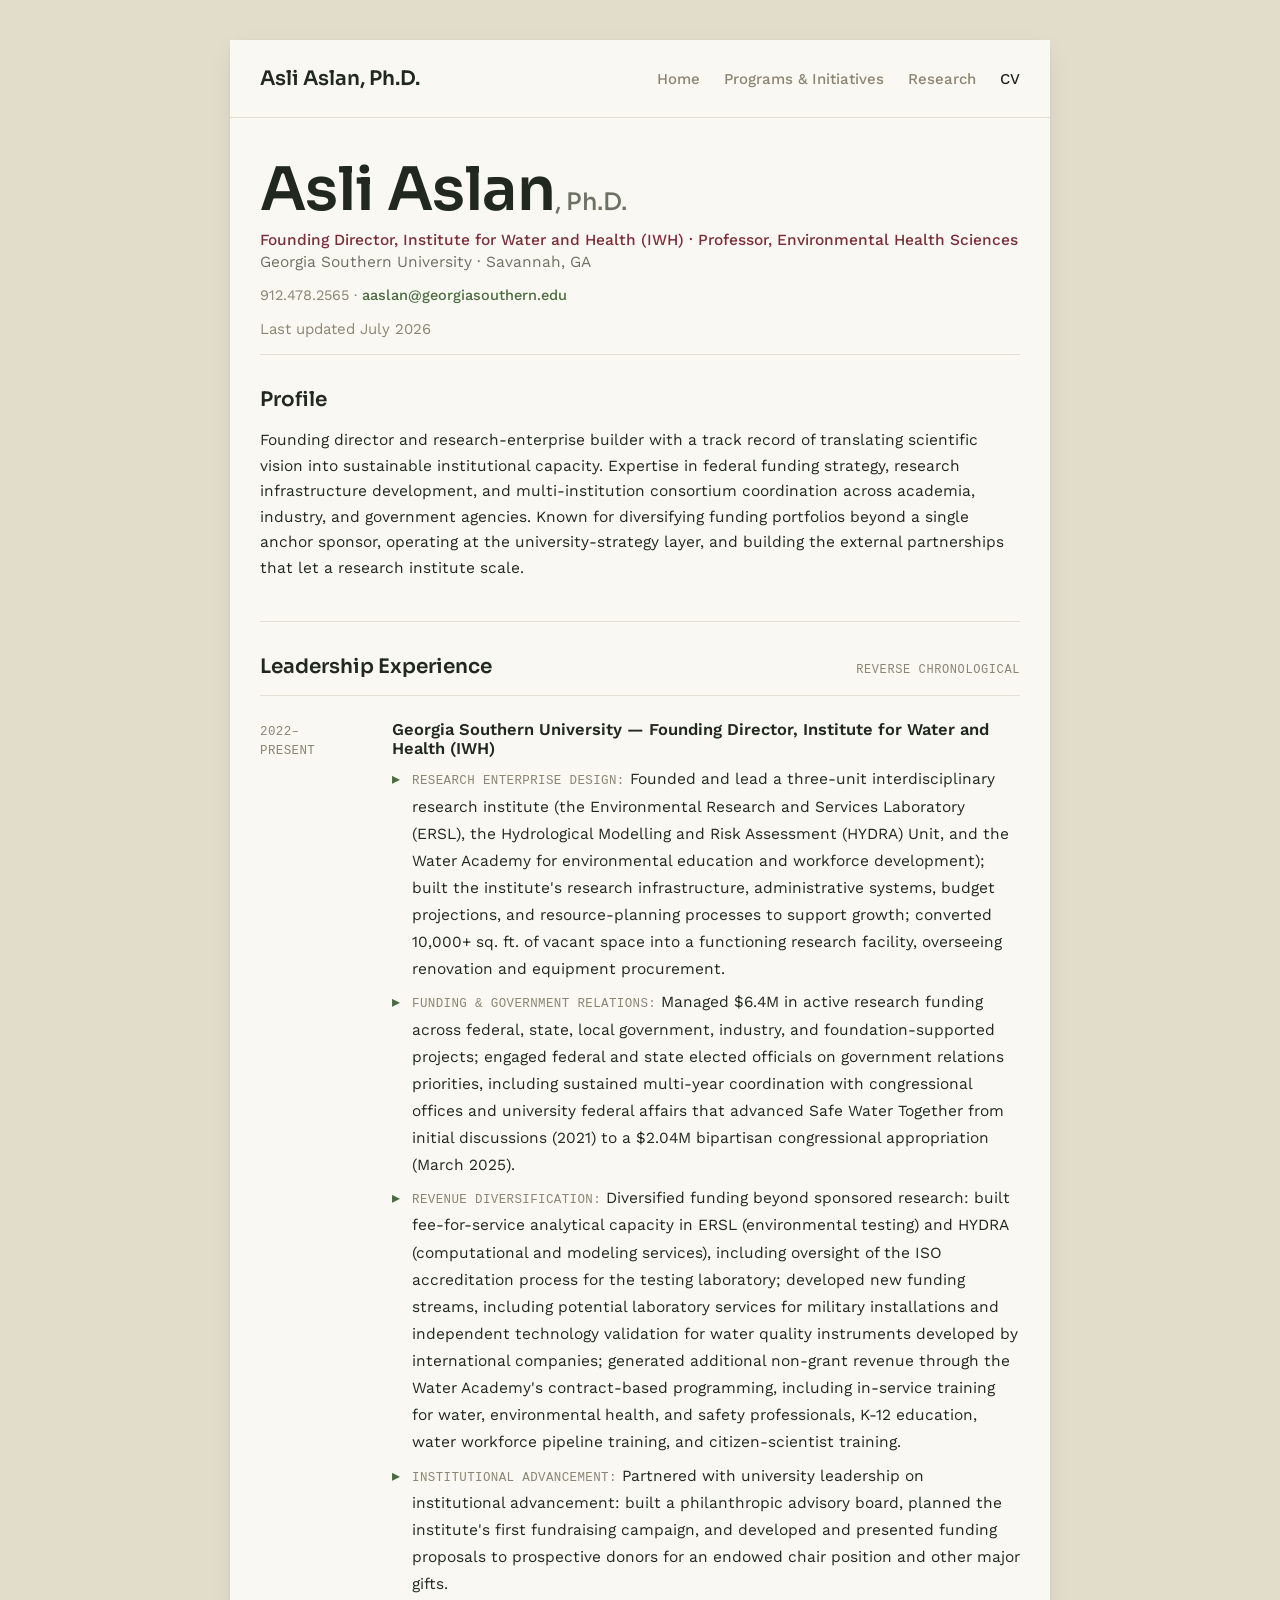
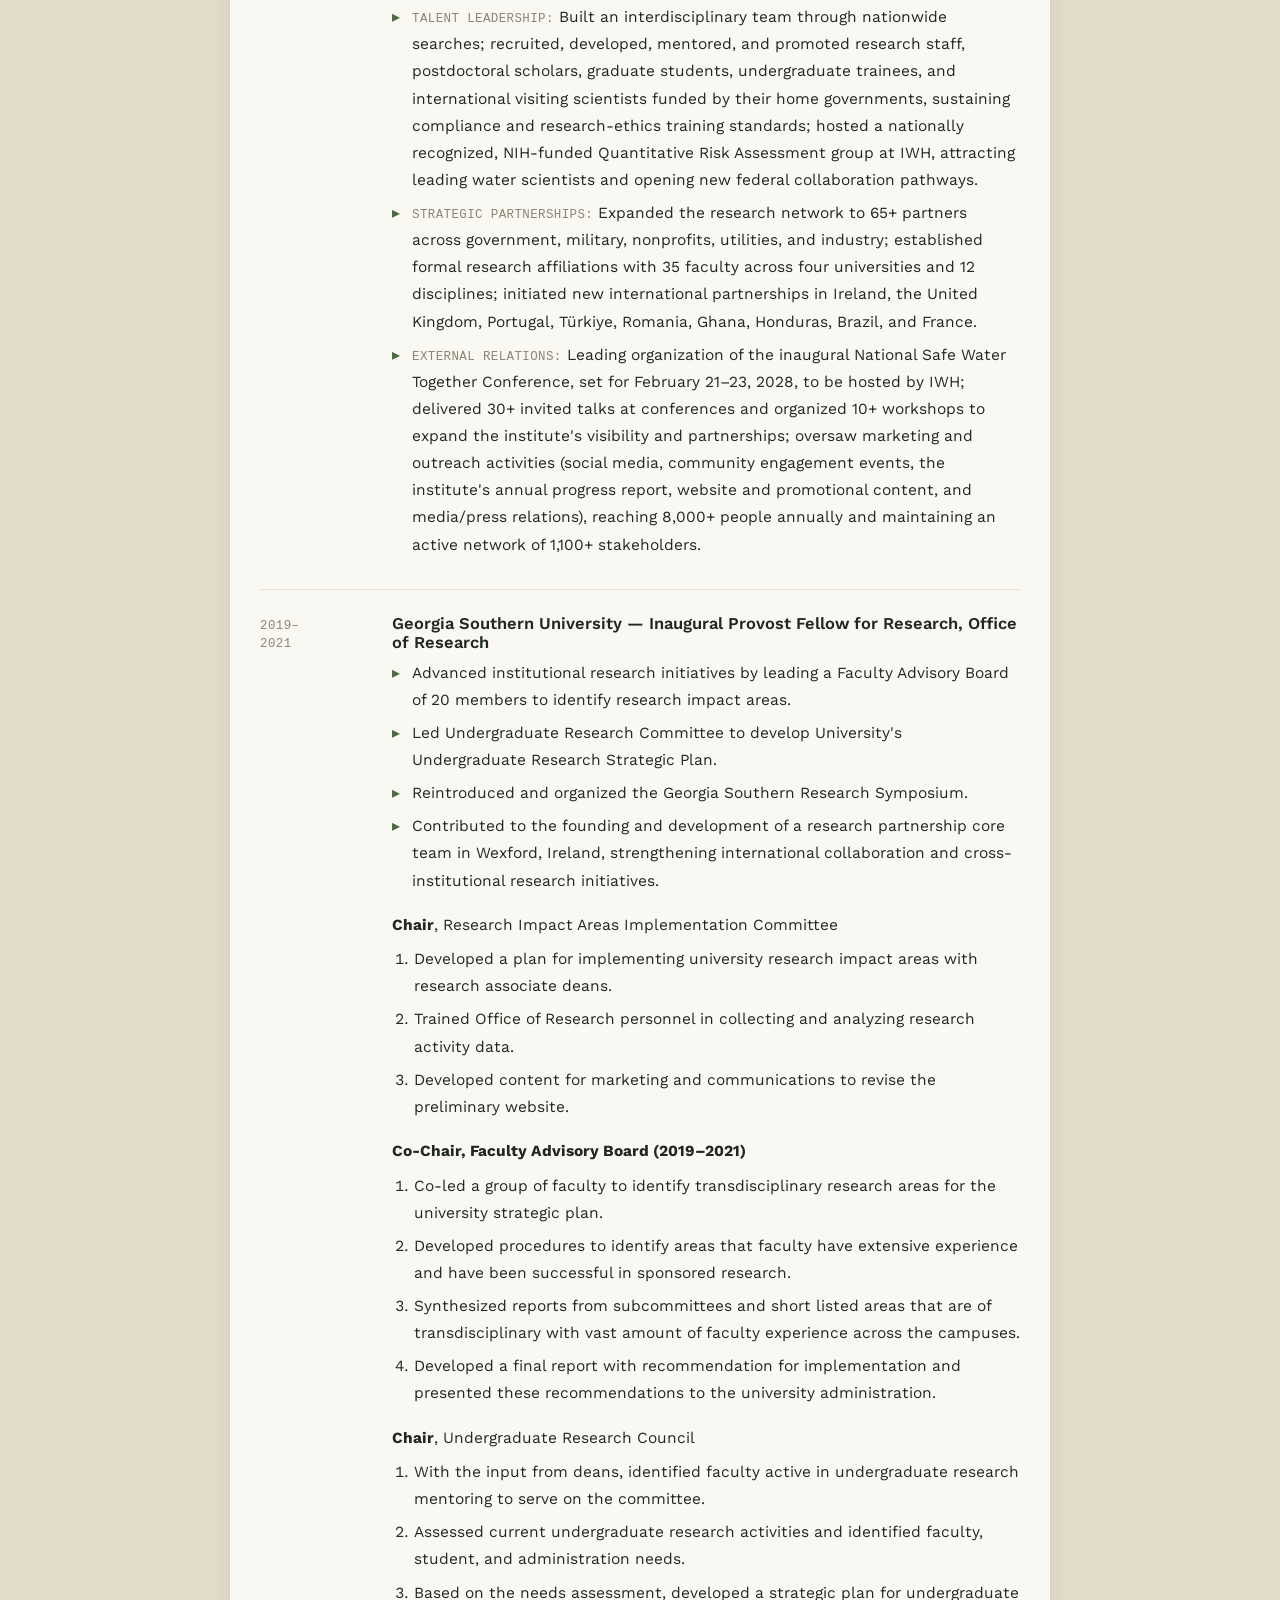
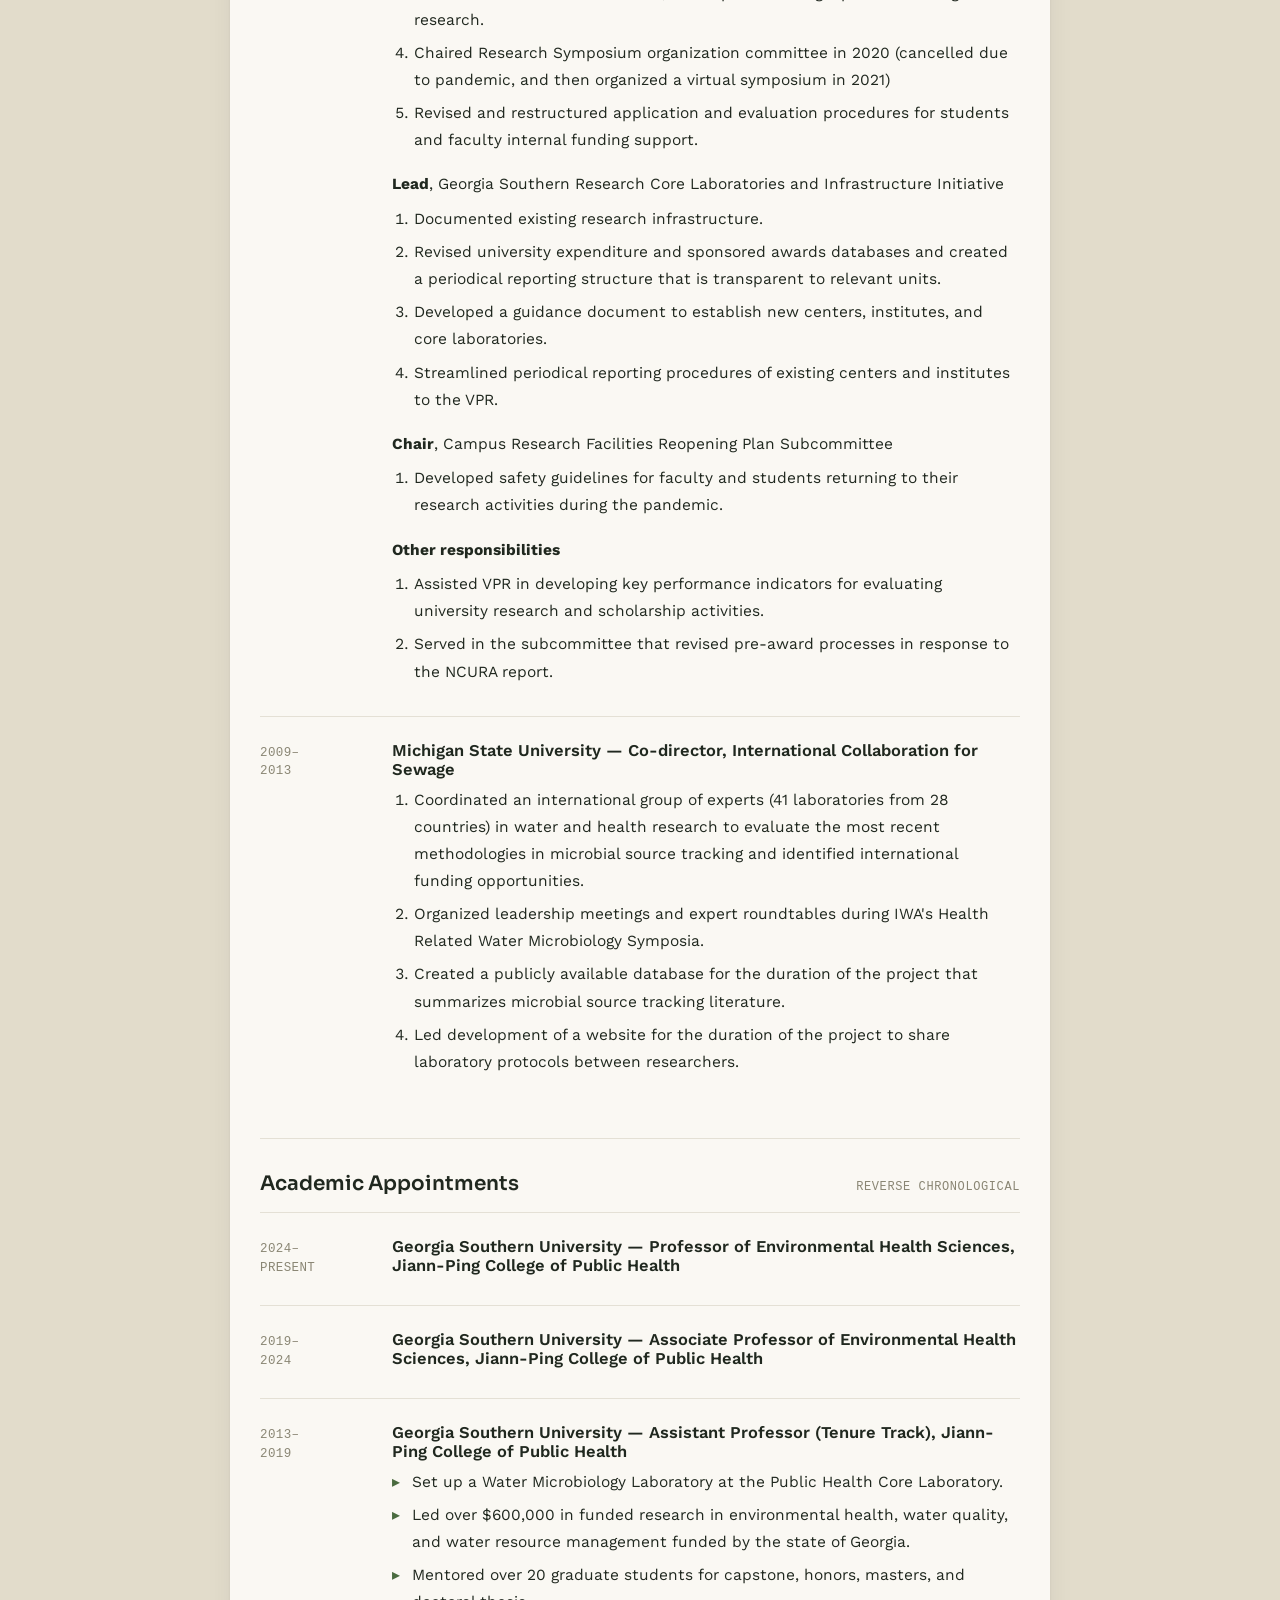
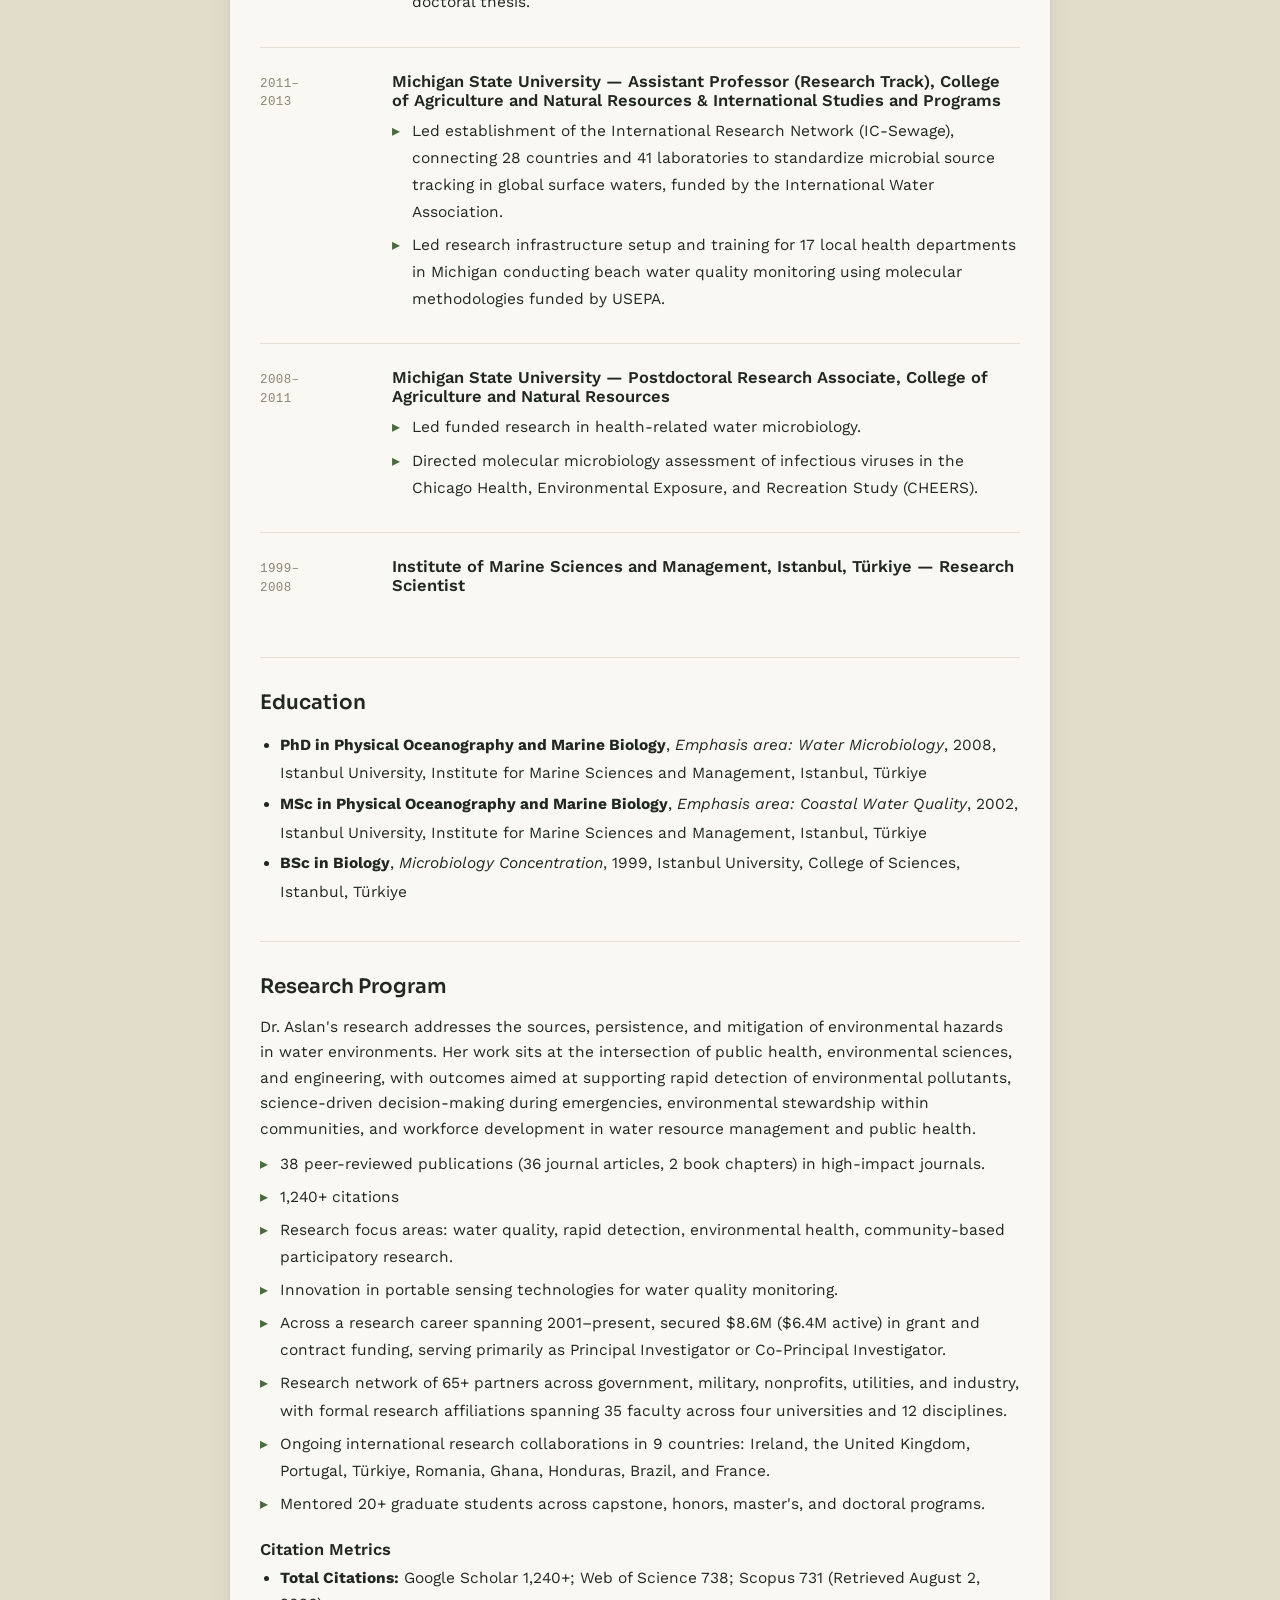
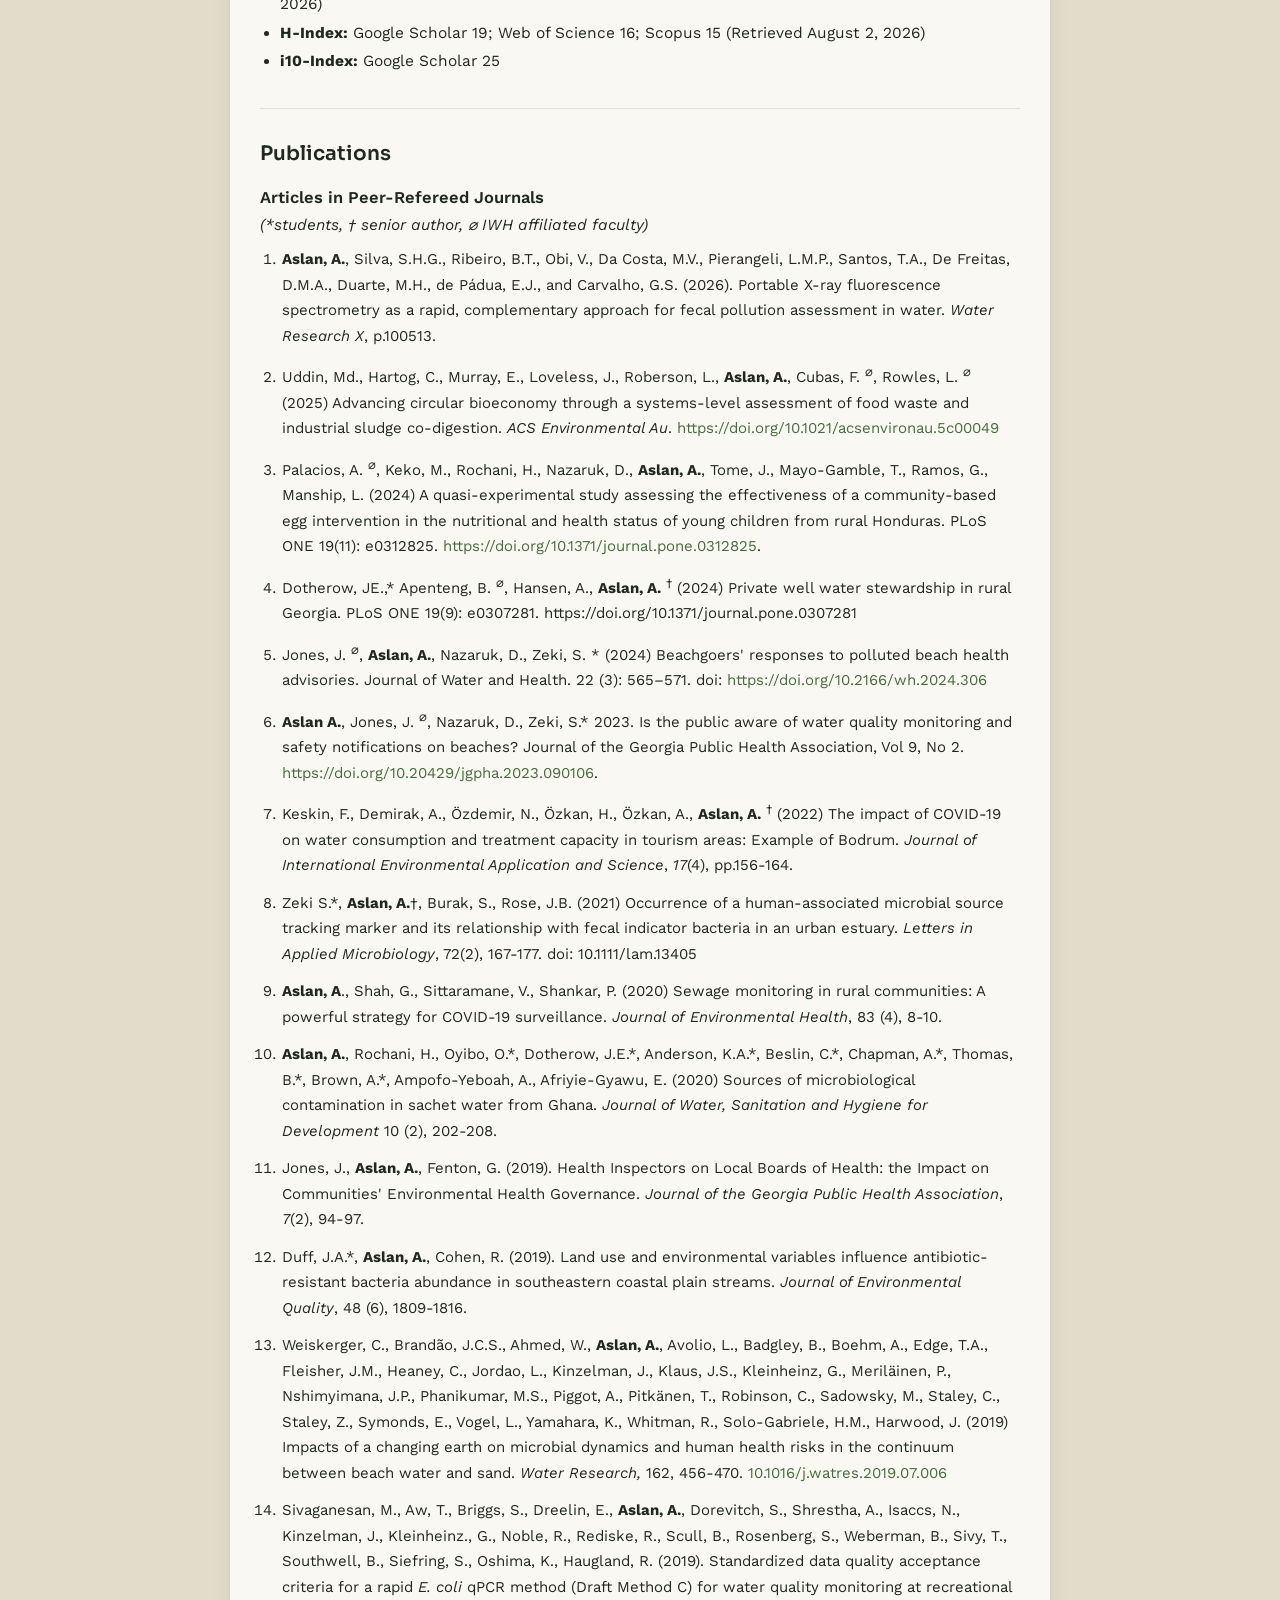
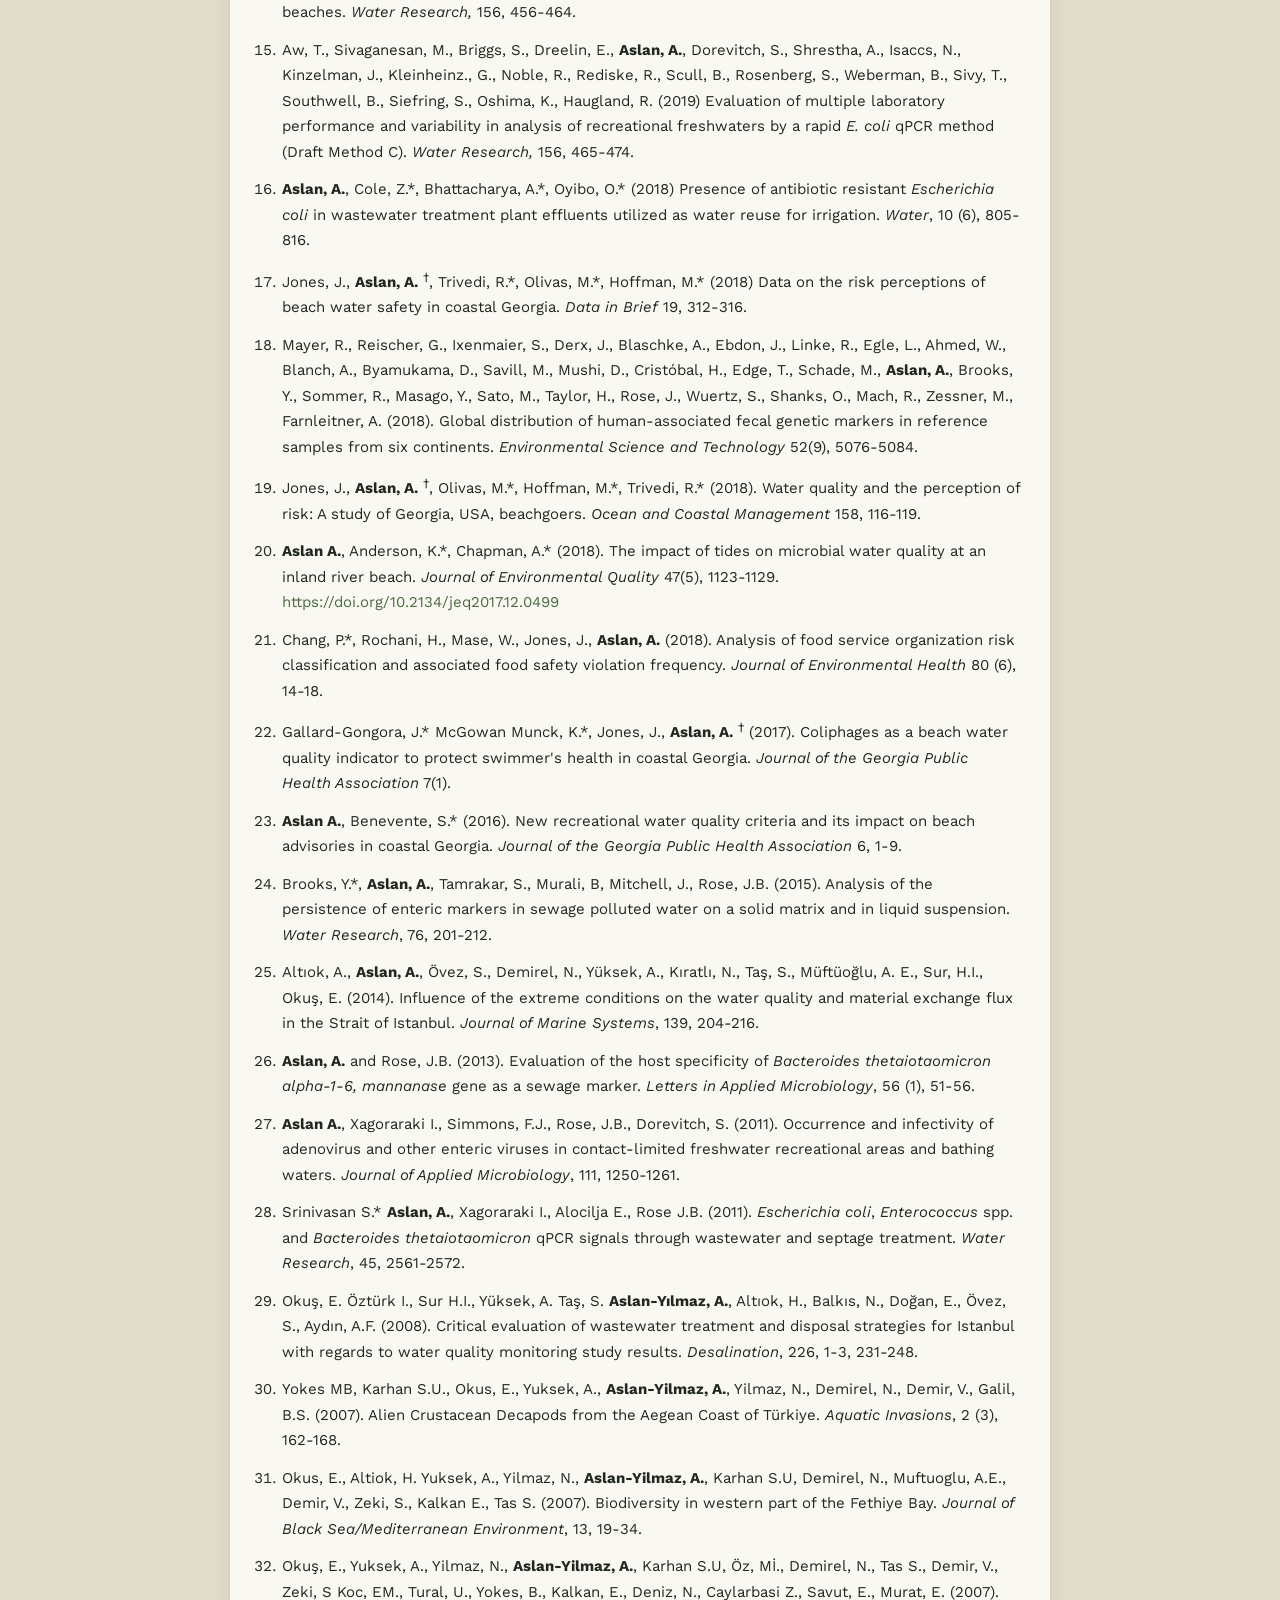
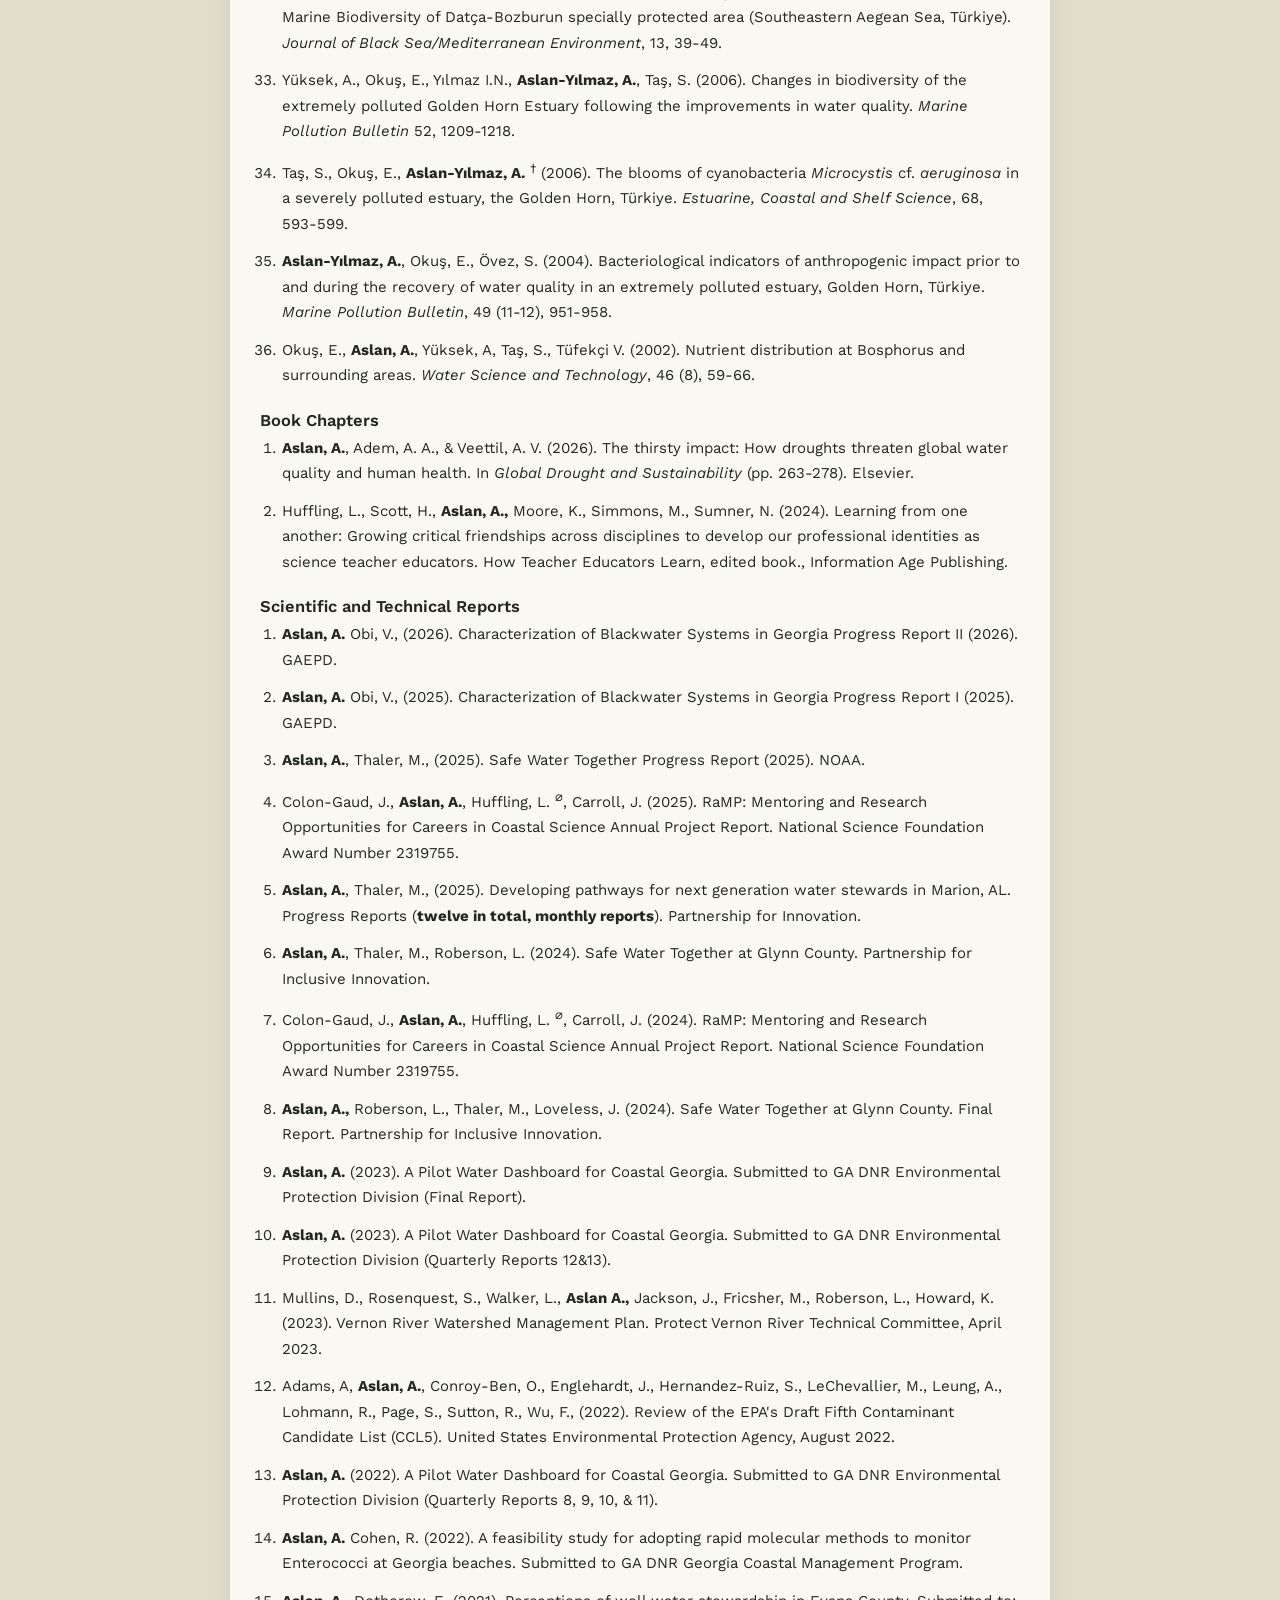
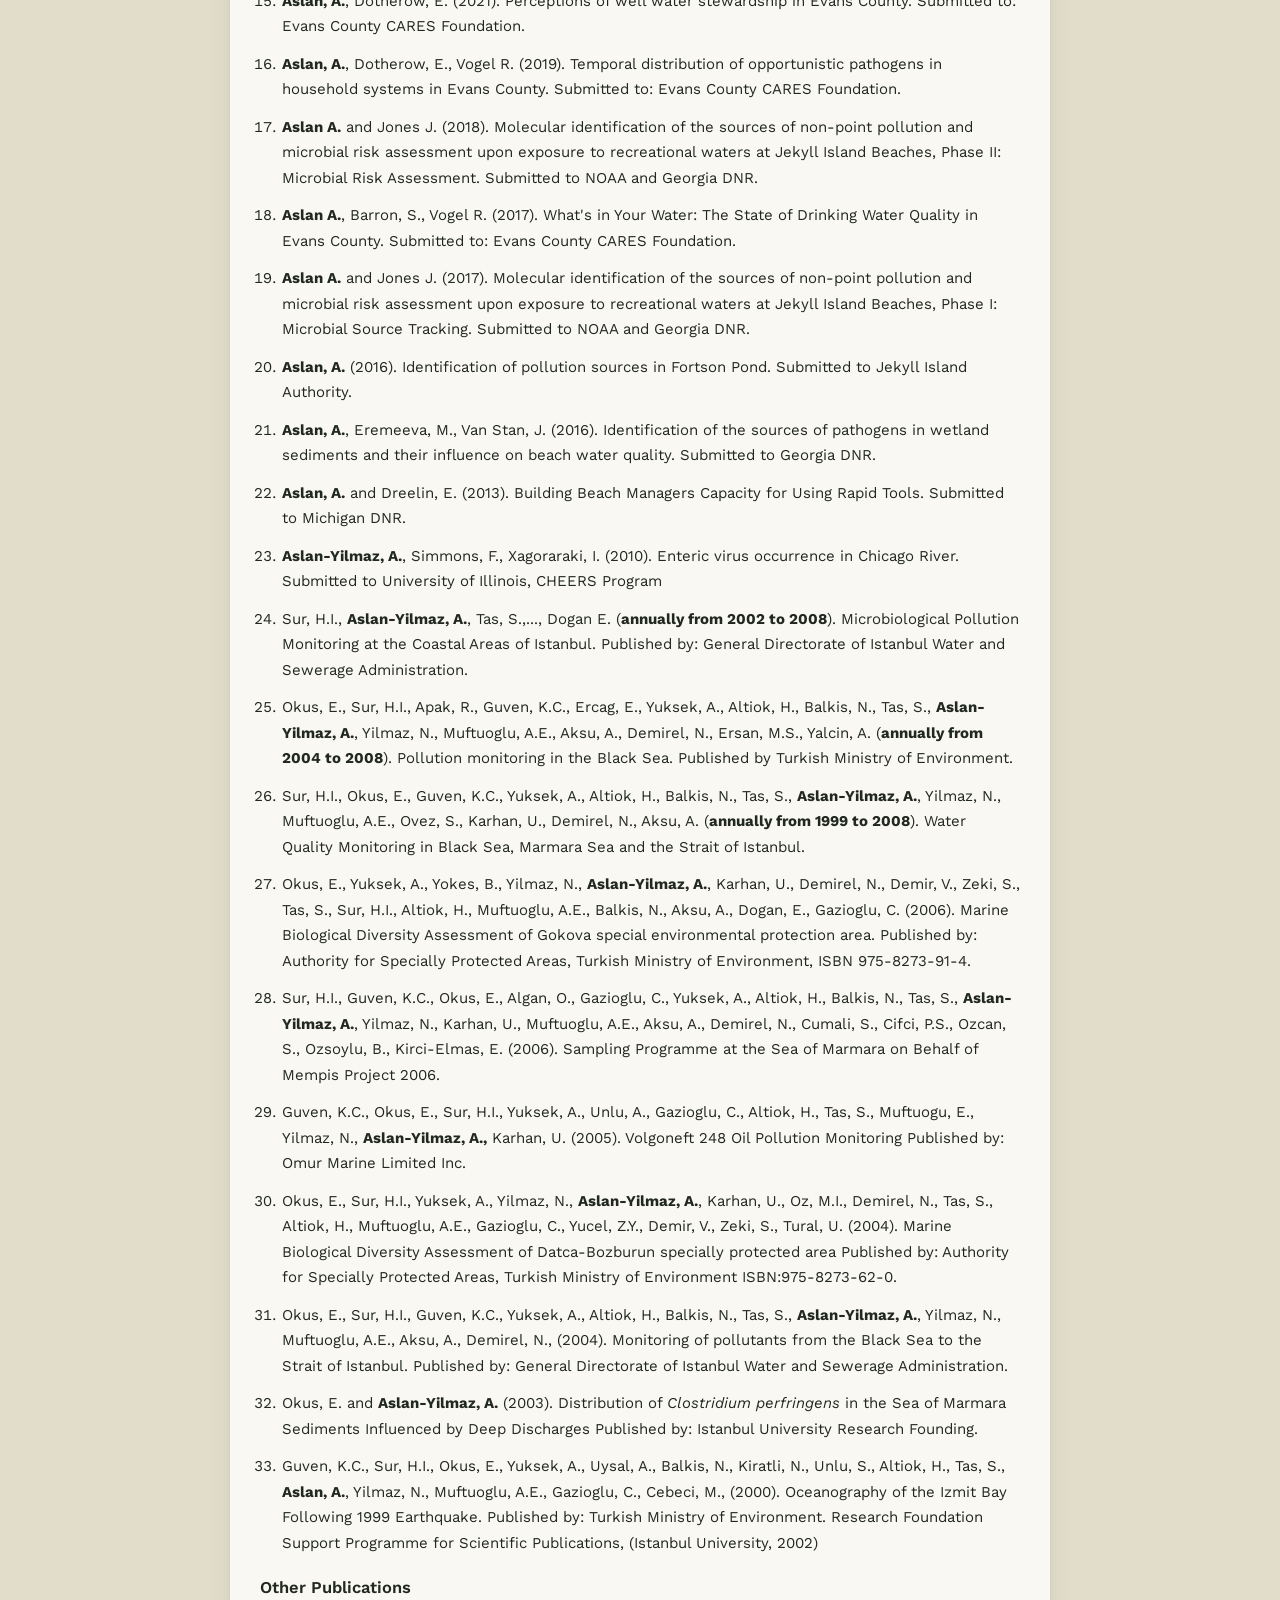
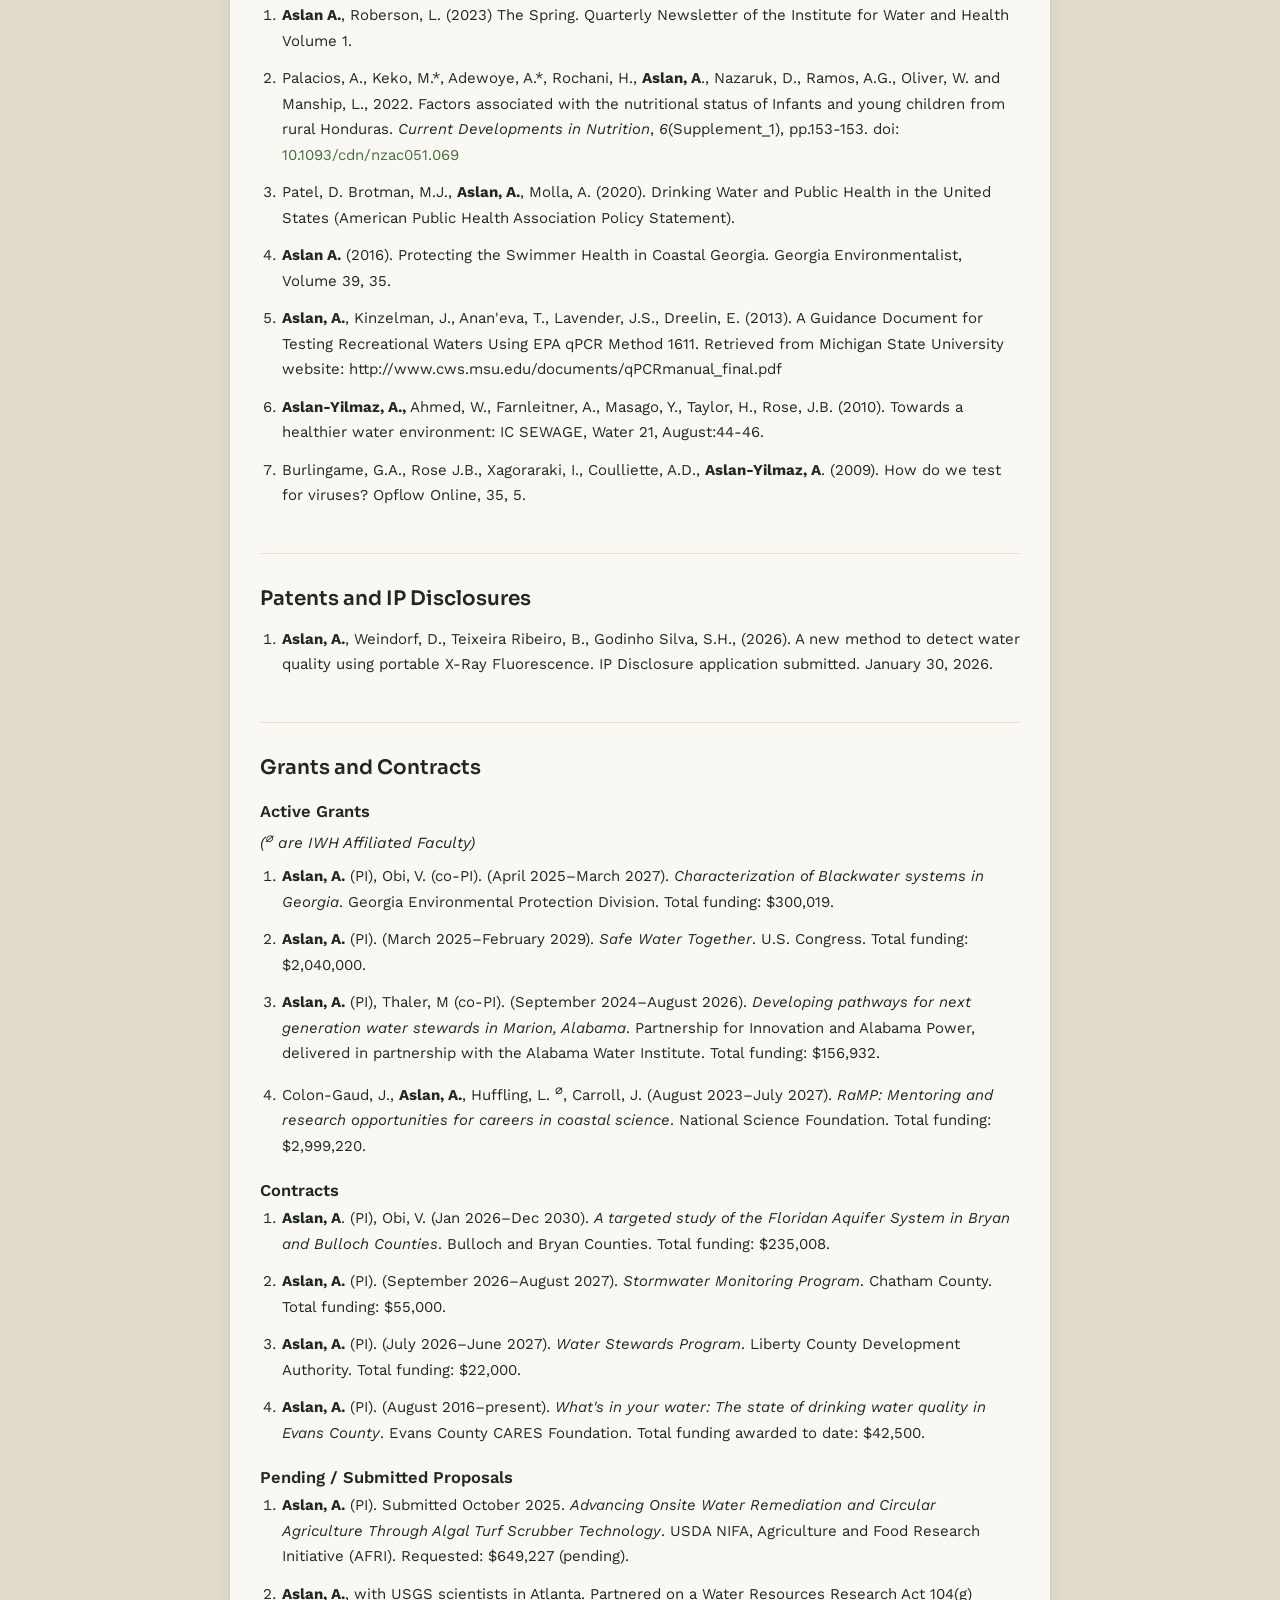
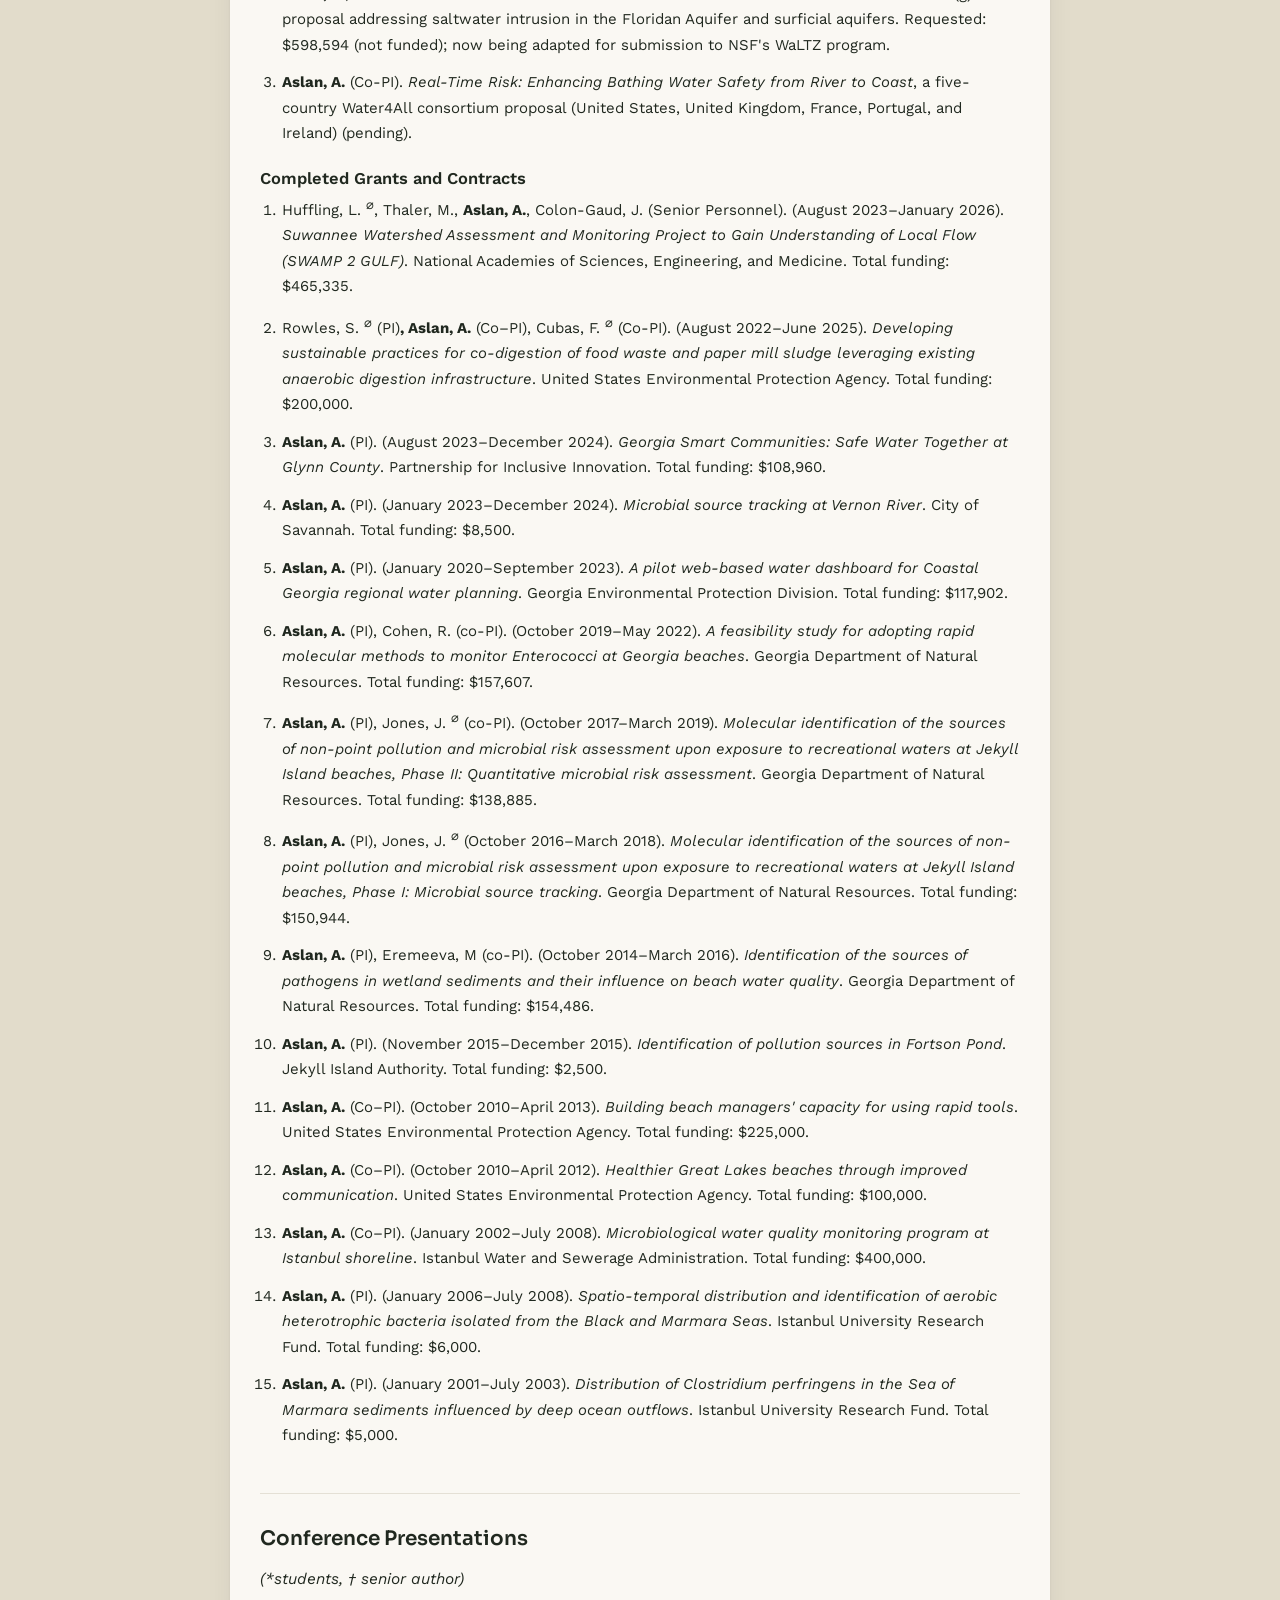
==== commit fcf25458: "Update Web of Science citation metrics Total citations 702 -> 738, H-Index 15 -> 16, retrieval date " ====
--- a/cv.html
+++ b/cv.html
@@ -209,8 +209,8 @@
 </ul>
     <h3>Citation Metrics</h3>
     <ul class="cv-list tight">
-<li><strong>Total Citations:</strong> Google Scholar 1,240+; Web of Science 702; Scopus 731 (Retrieved January 8, 2026)</li>
-<li><strong>H-Index:</strong> Google Scholar 19; Web of Science 15; Scopus 15 (Retrieved January 8, 2026)</li>
+<li><strong>Total Citations:</strong> Google Scholar 1,240+; Web of Science 738; Scopus 731 (Retrieved August 2, 2026)</li>
+<li><strong>H-Index:</strong> Google Scholar 19; Web of Science 16; Scopus 15 (Retrieved August 2, 2026)</li>
 <li><strong>i10-Index:</strong> Google Scholar 25</li>
 </ul>
   </div>
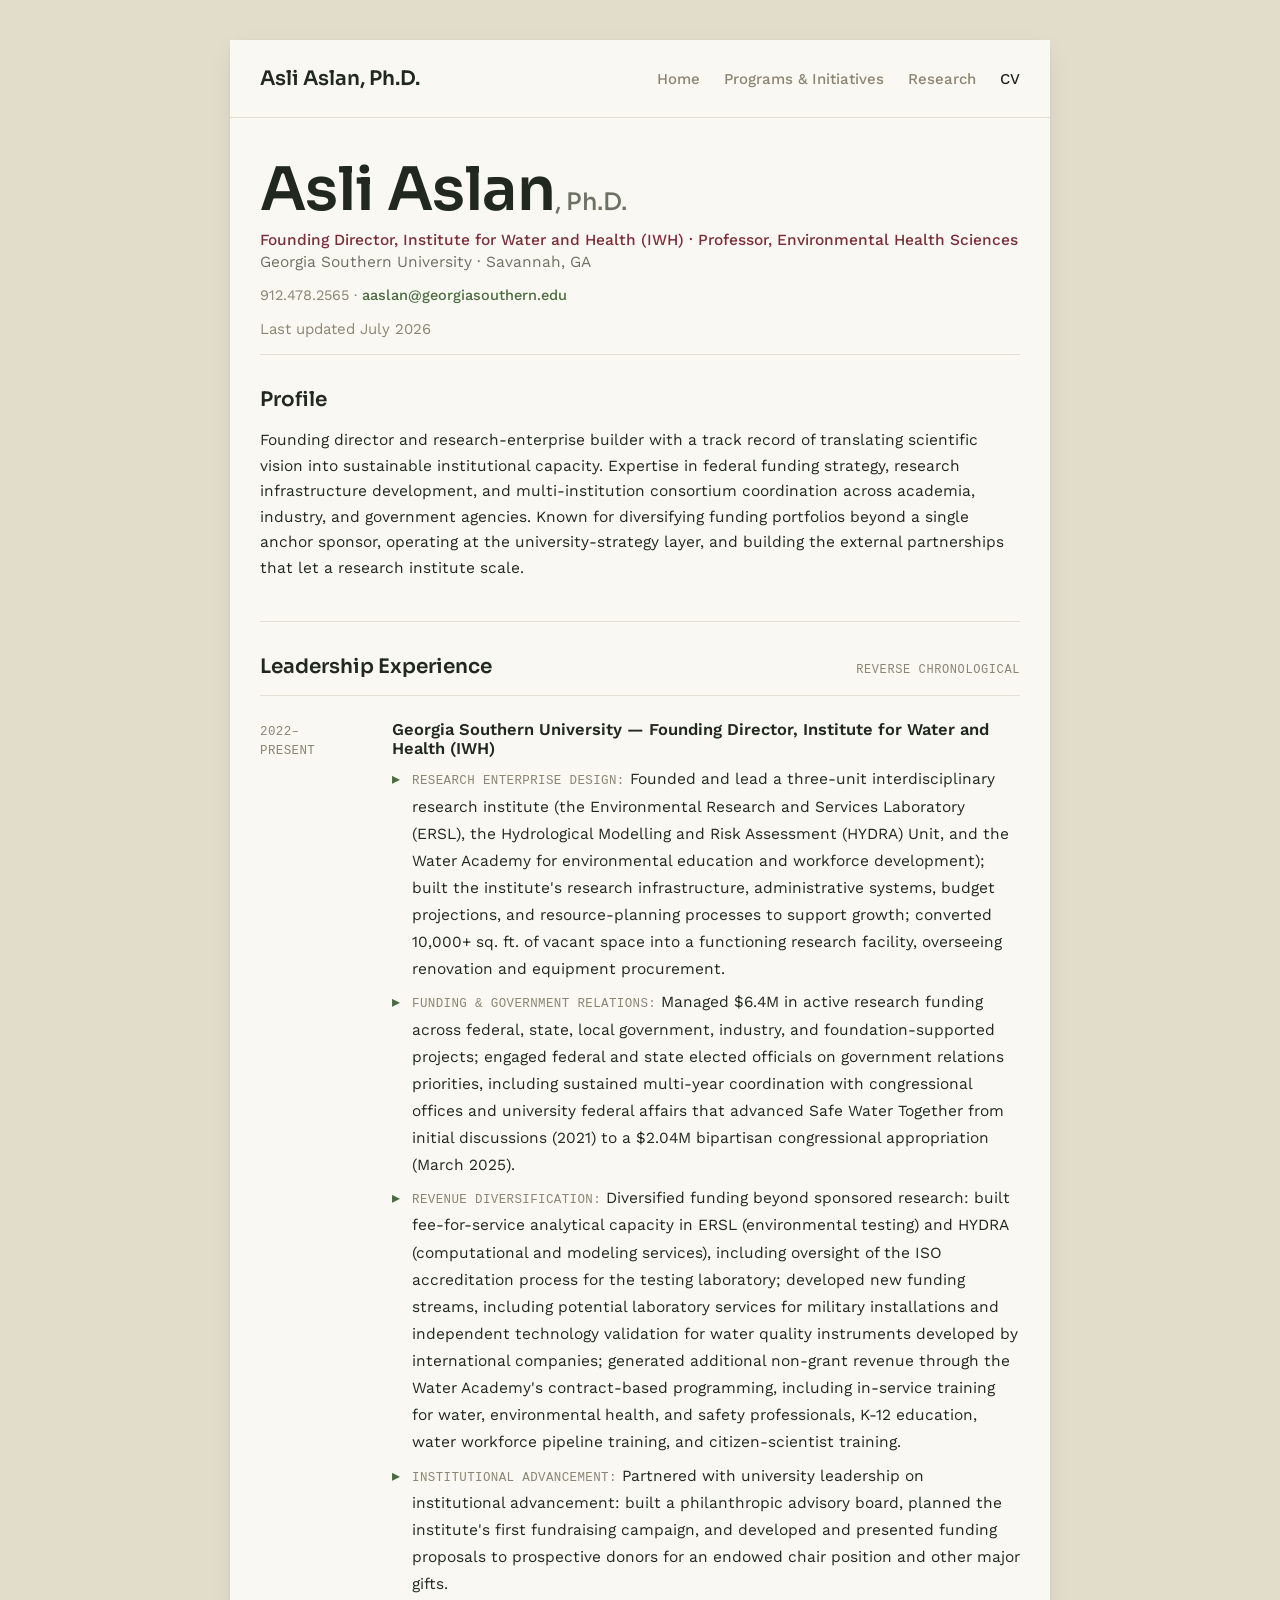
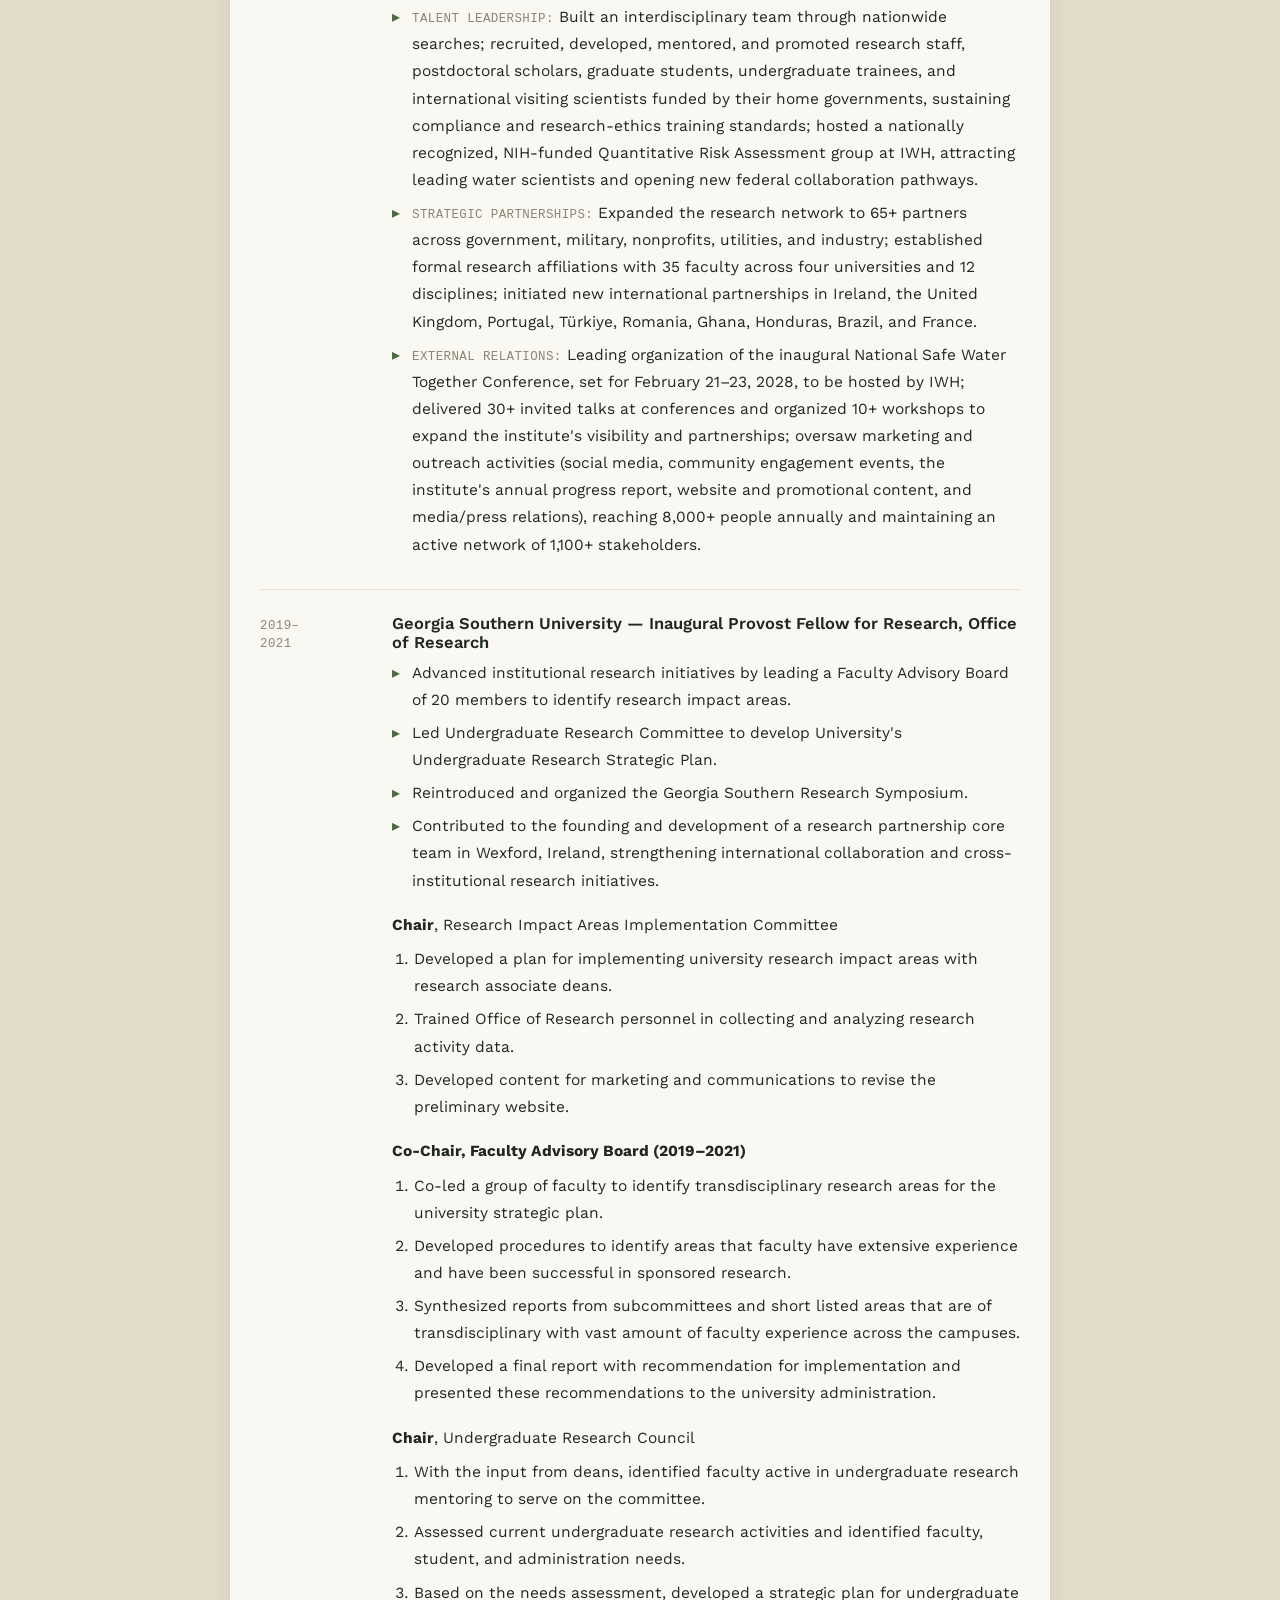
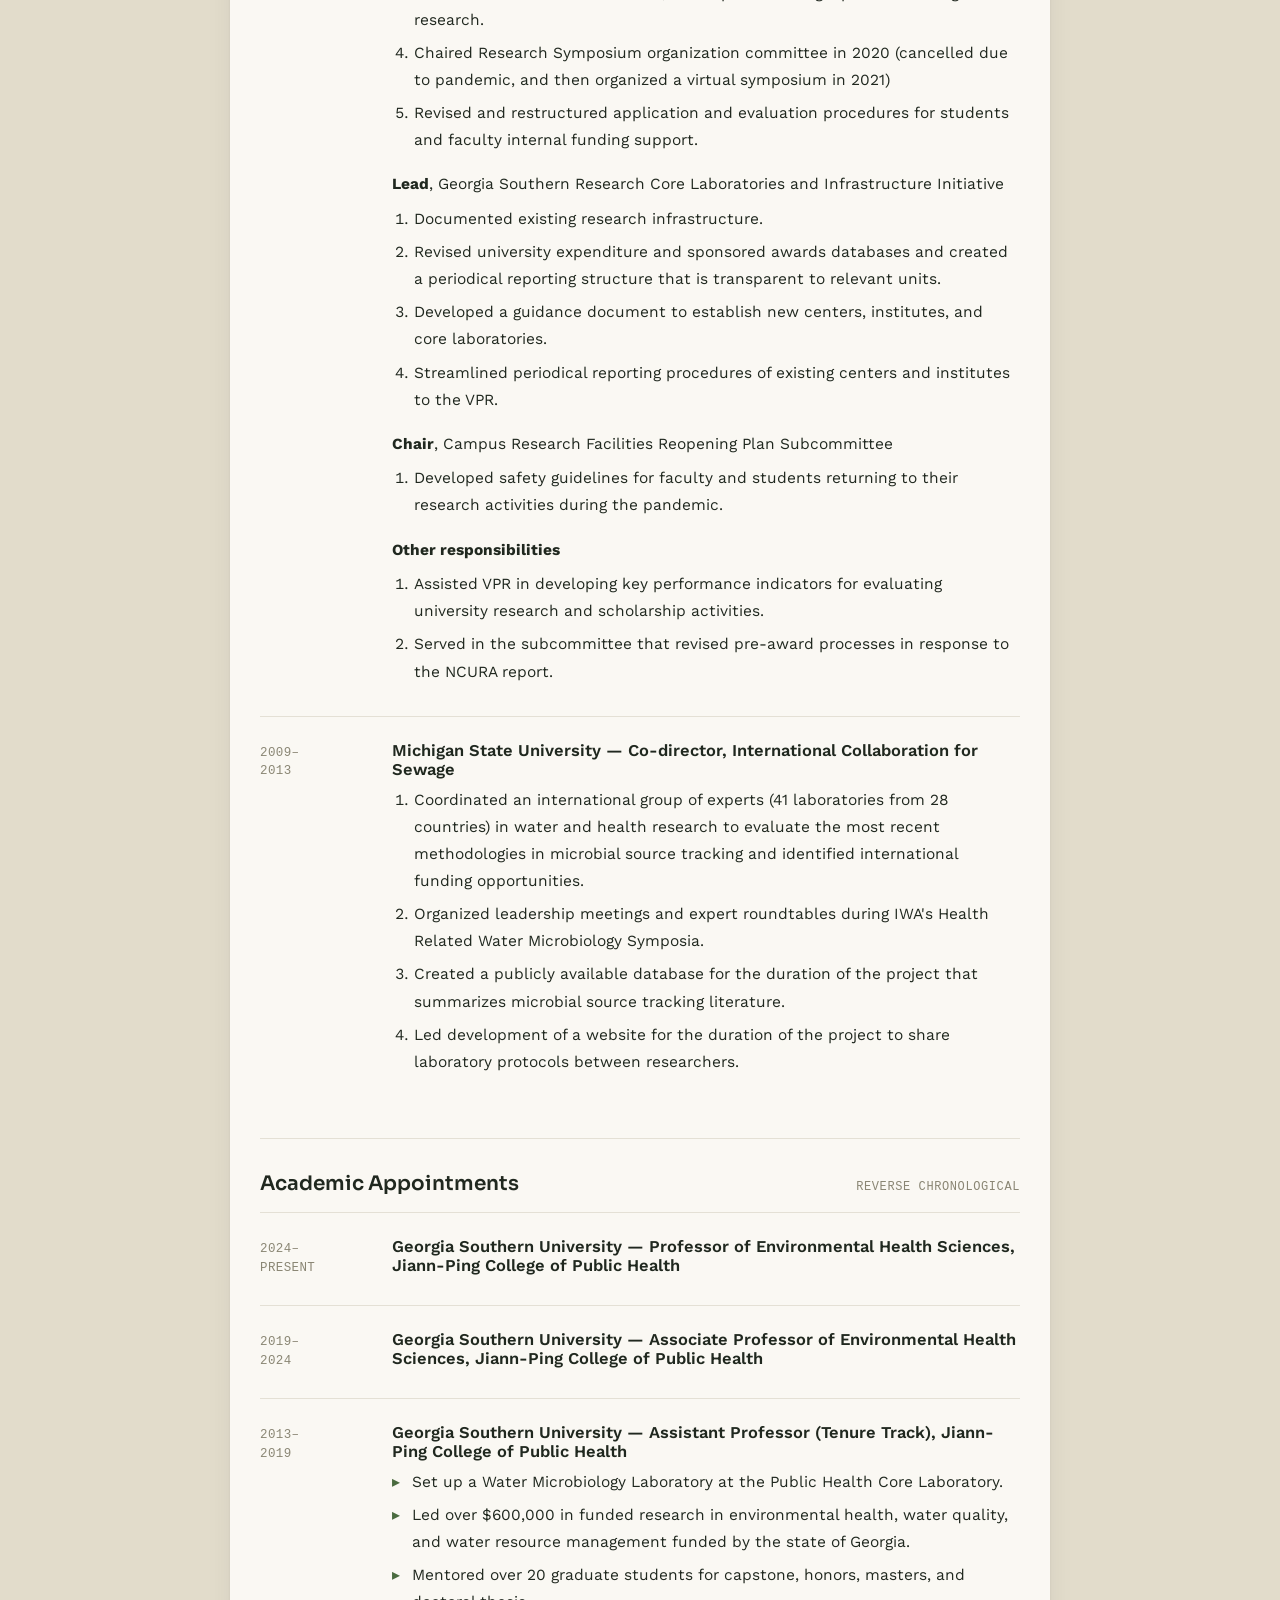
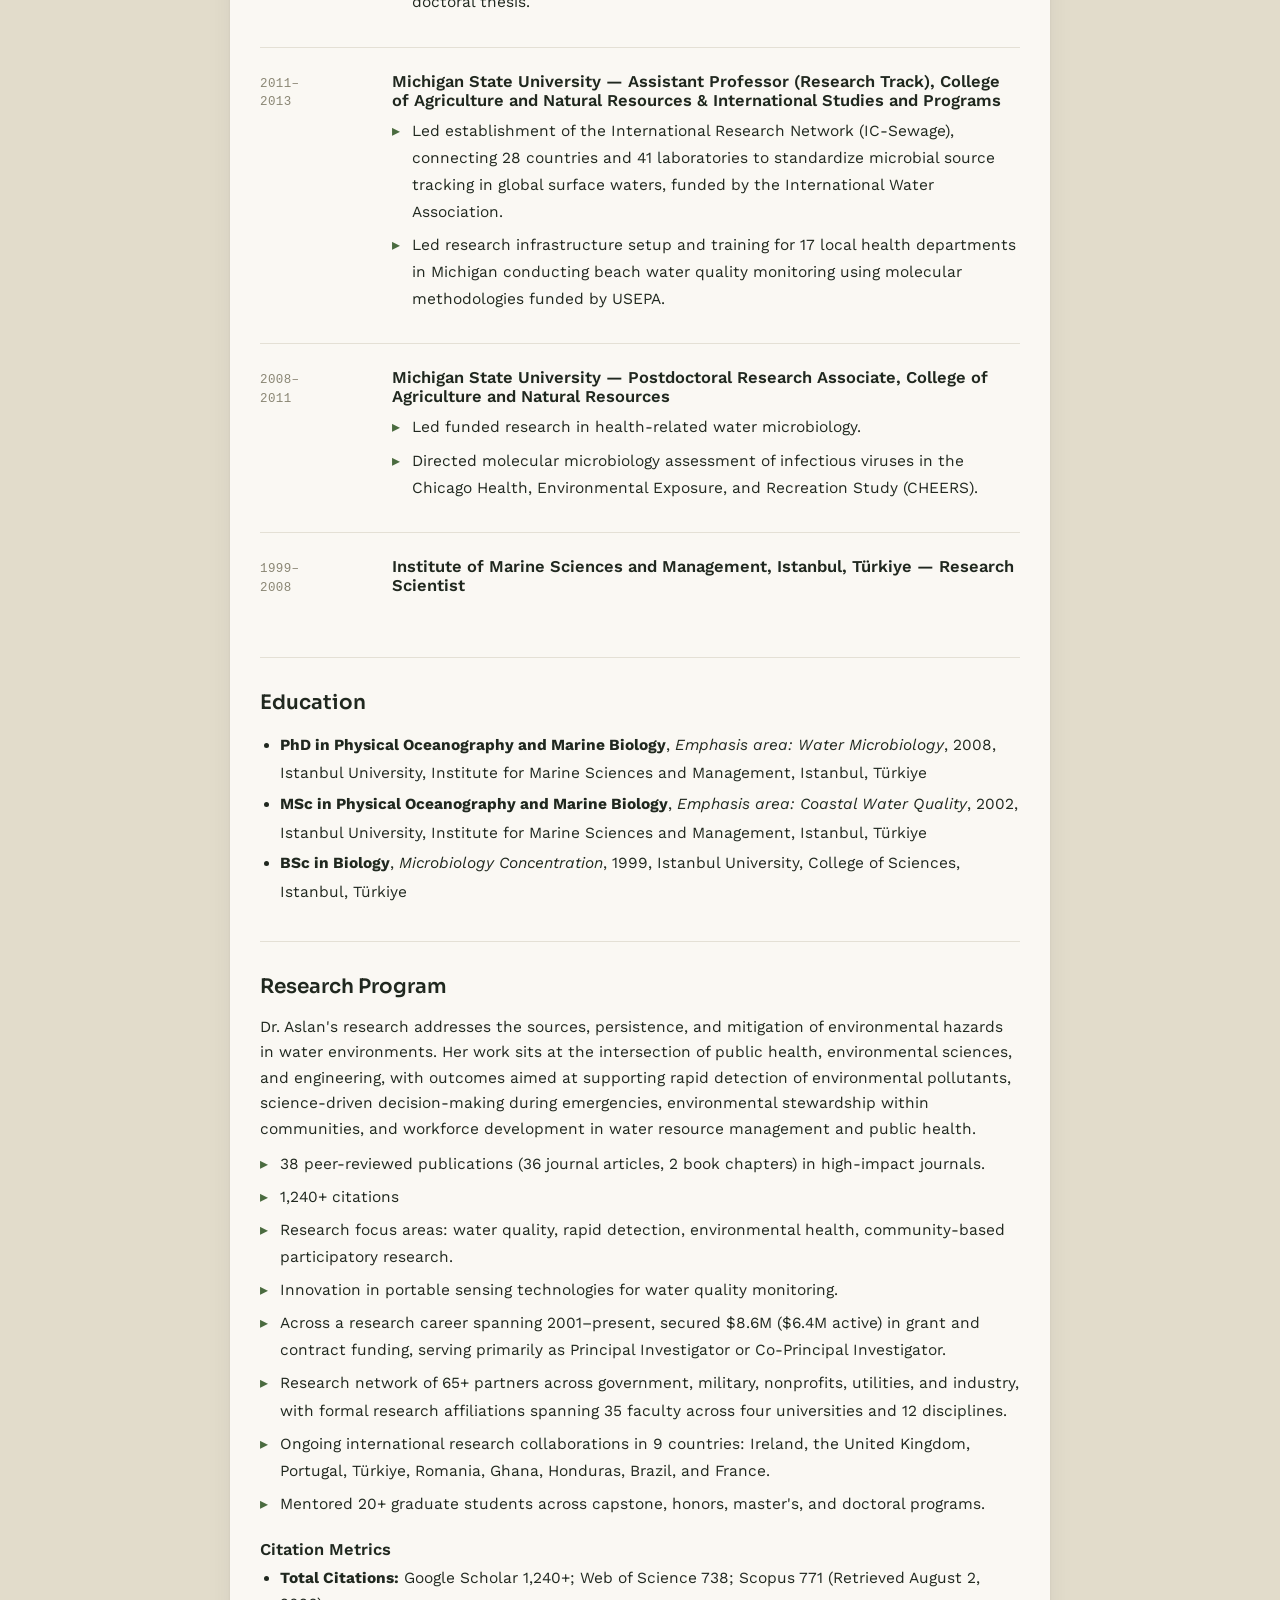
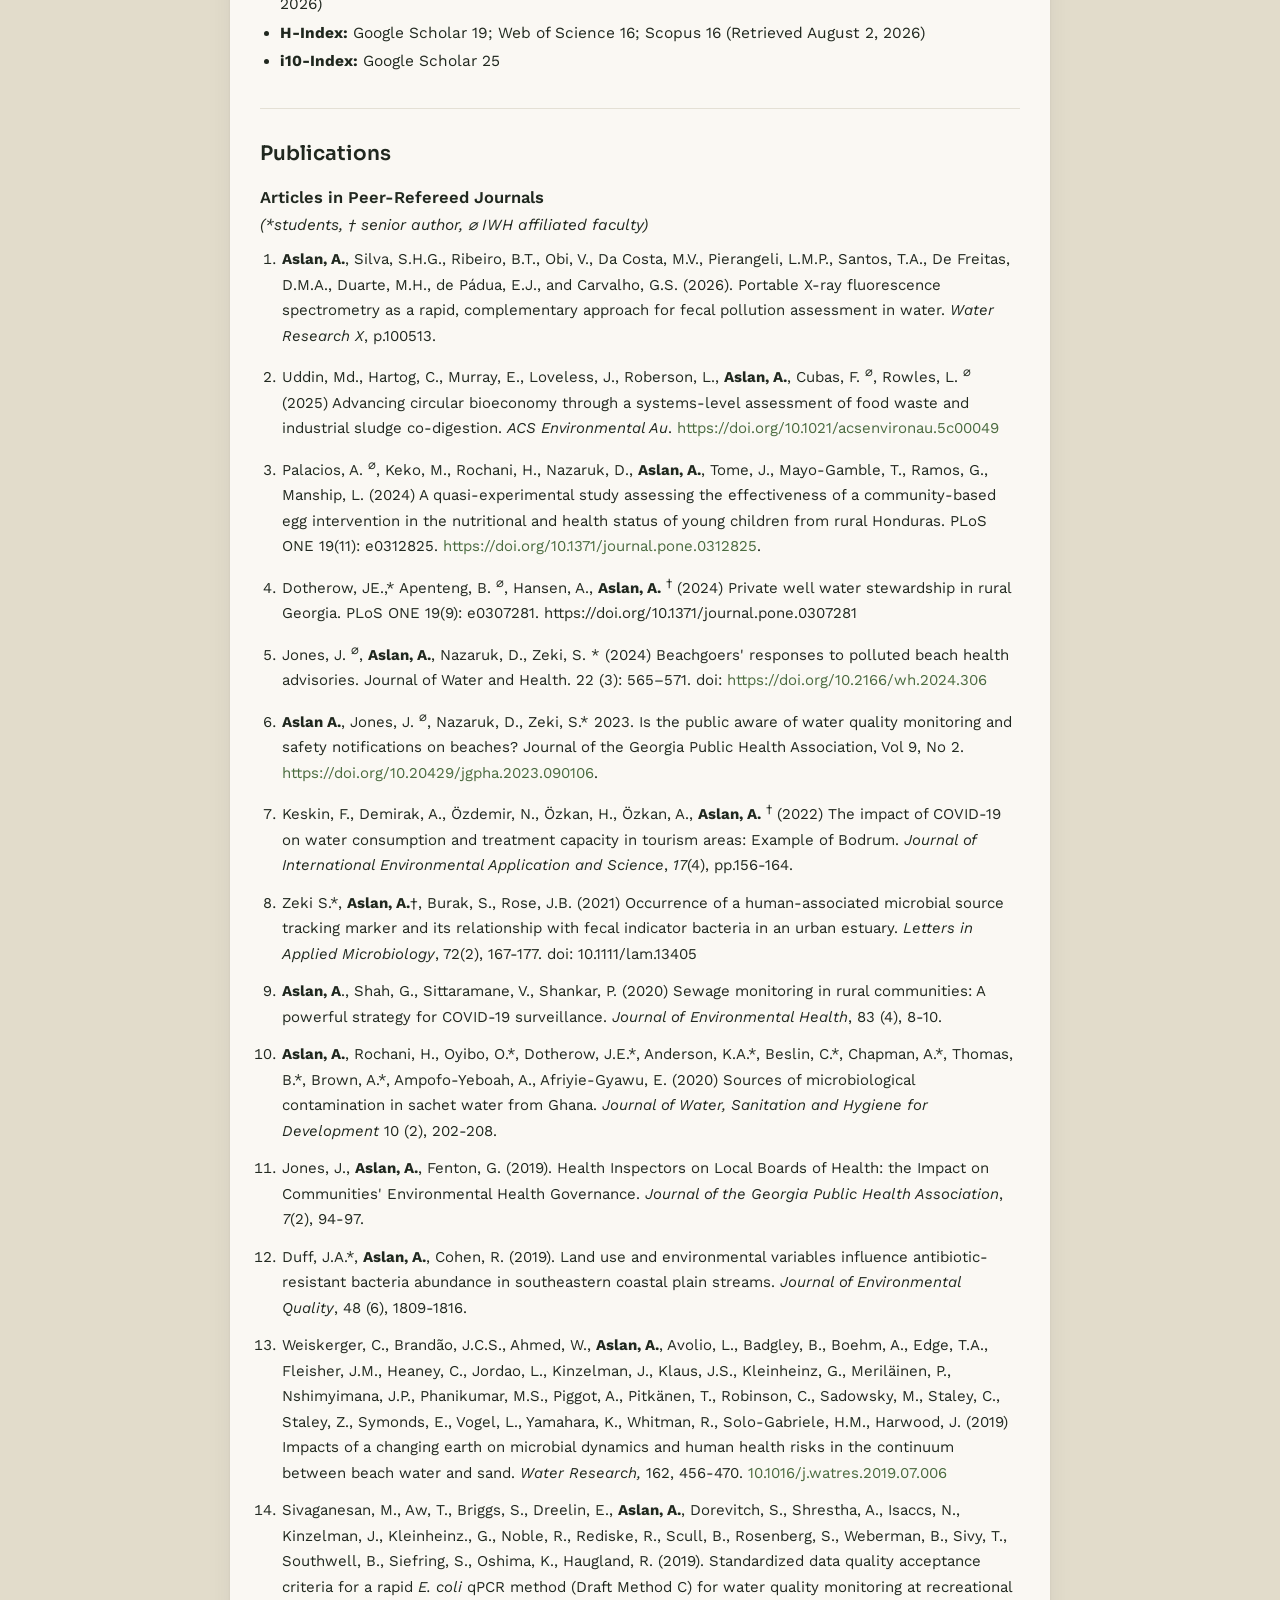
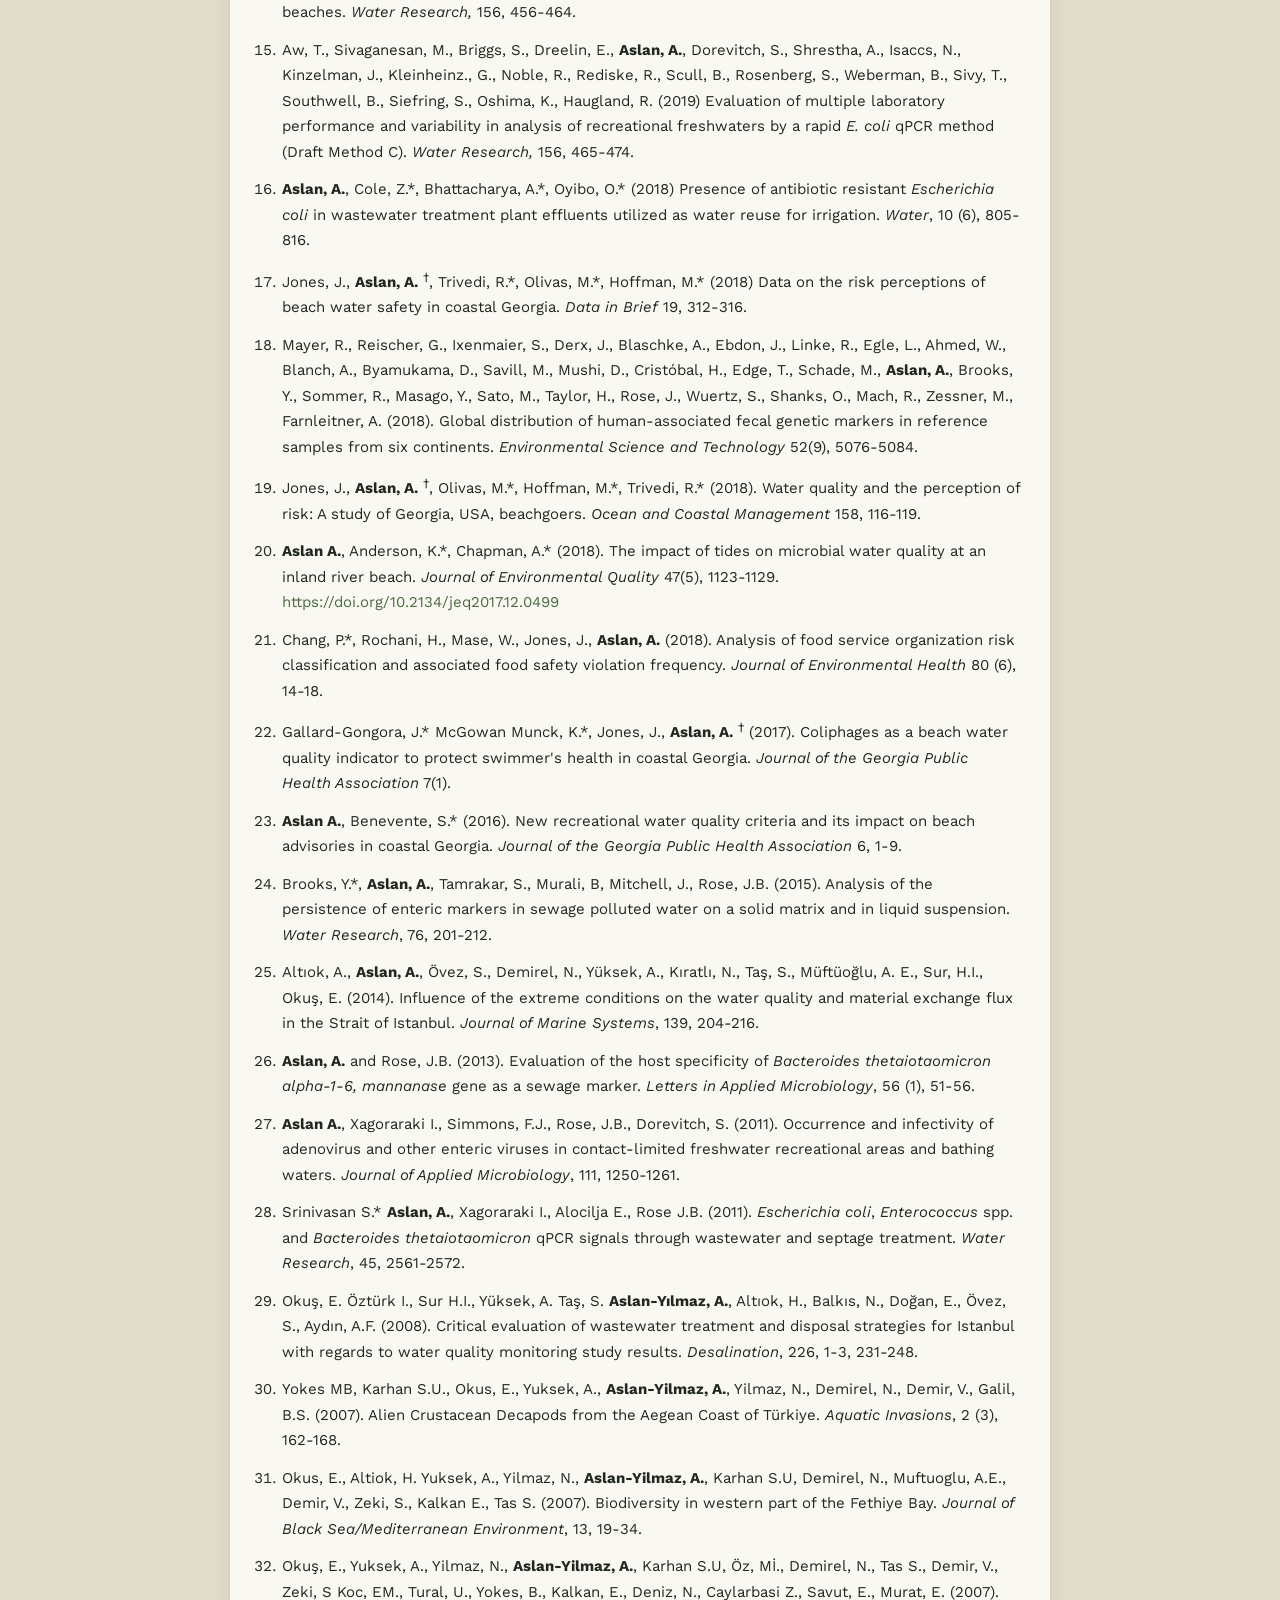
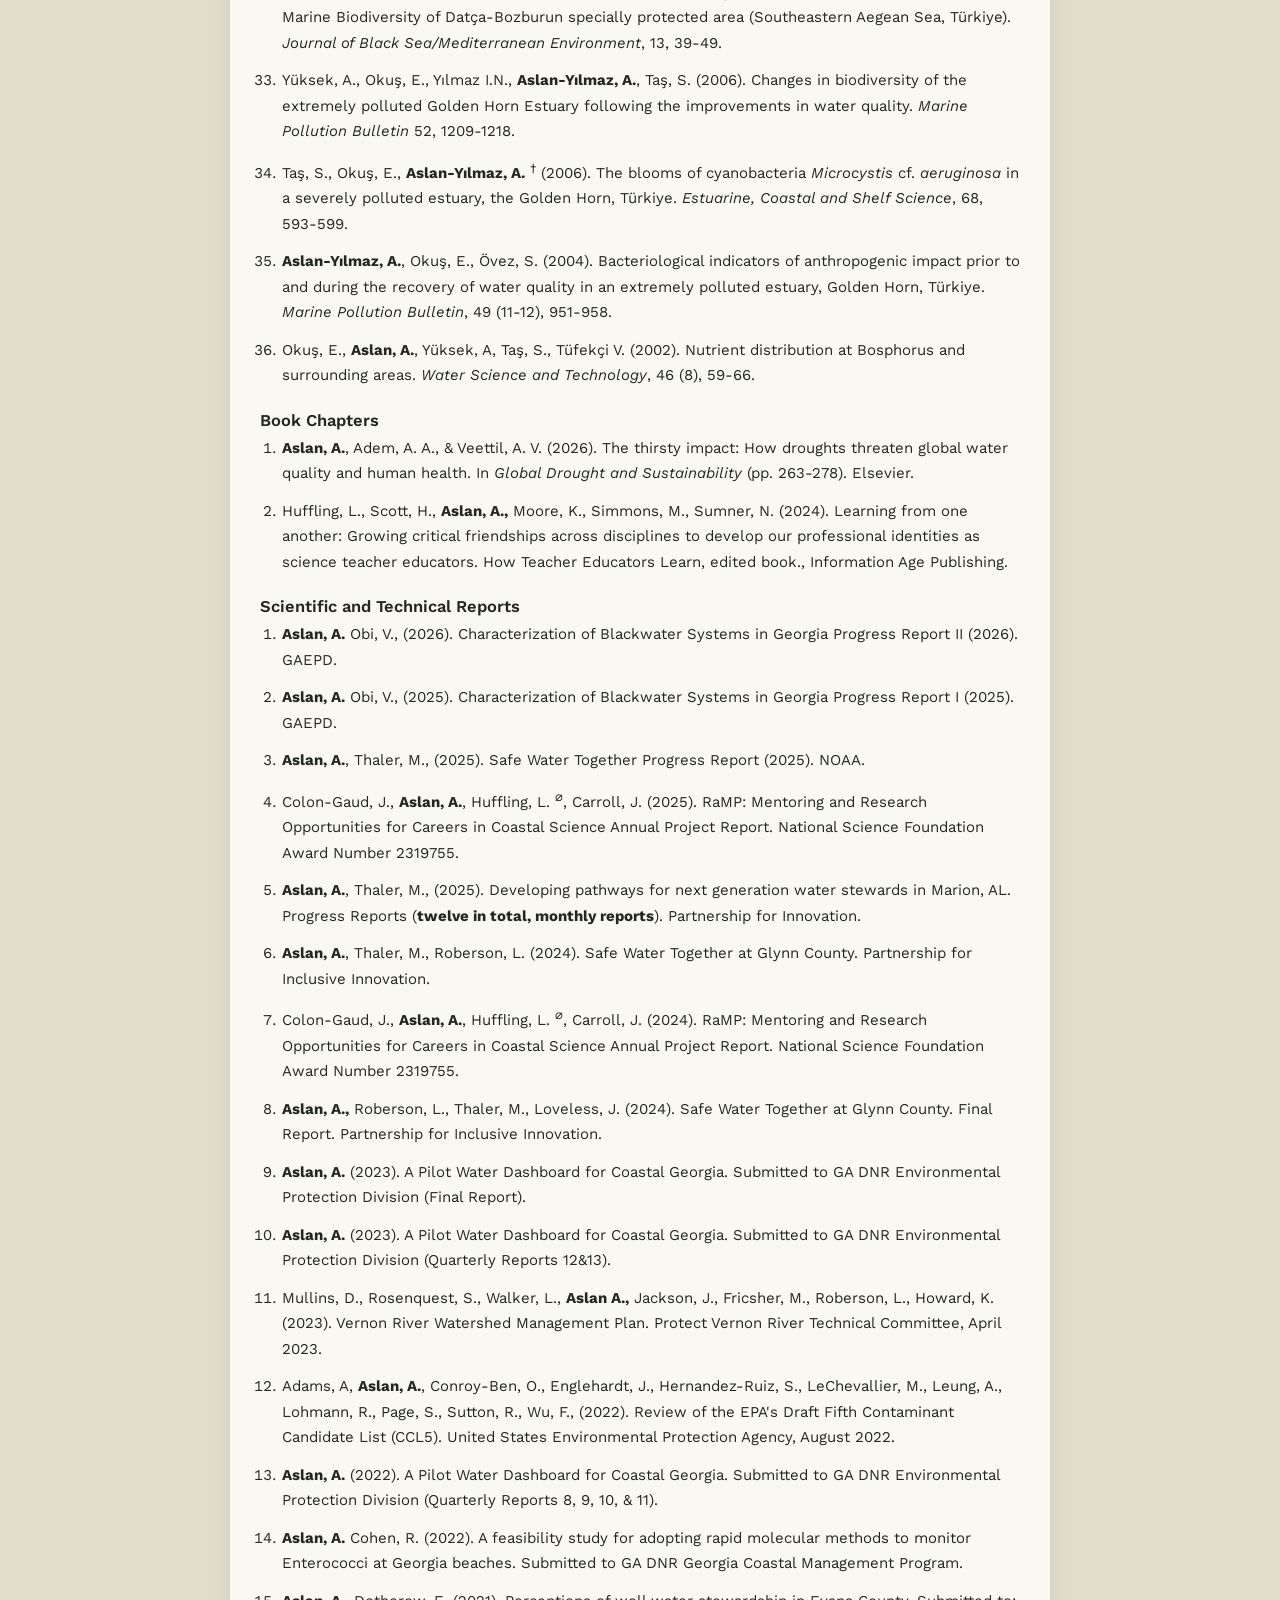
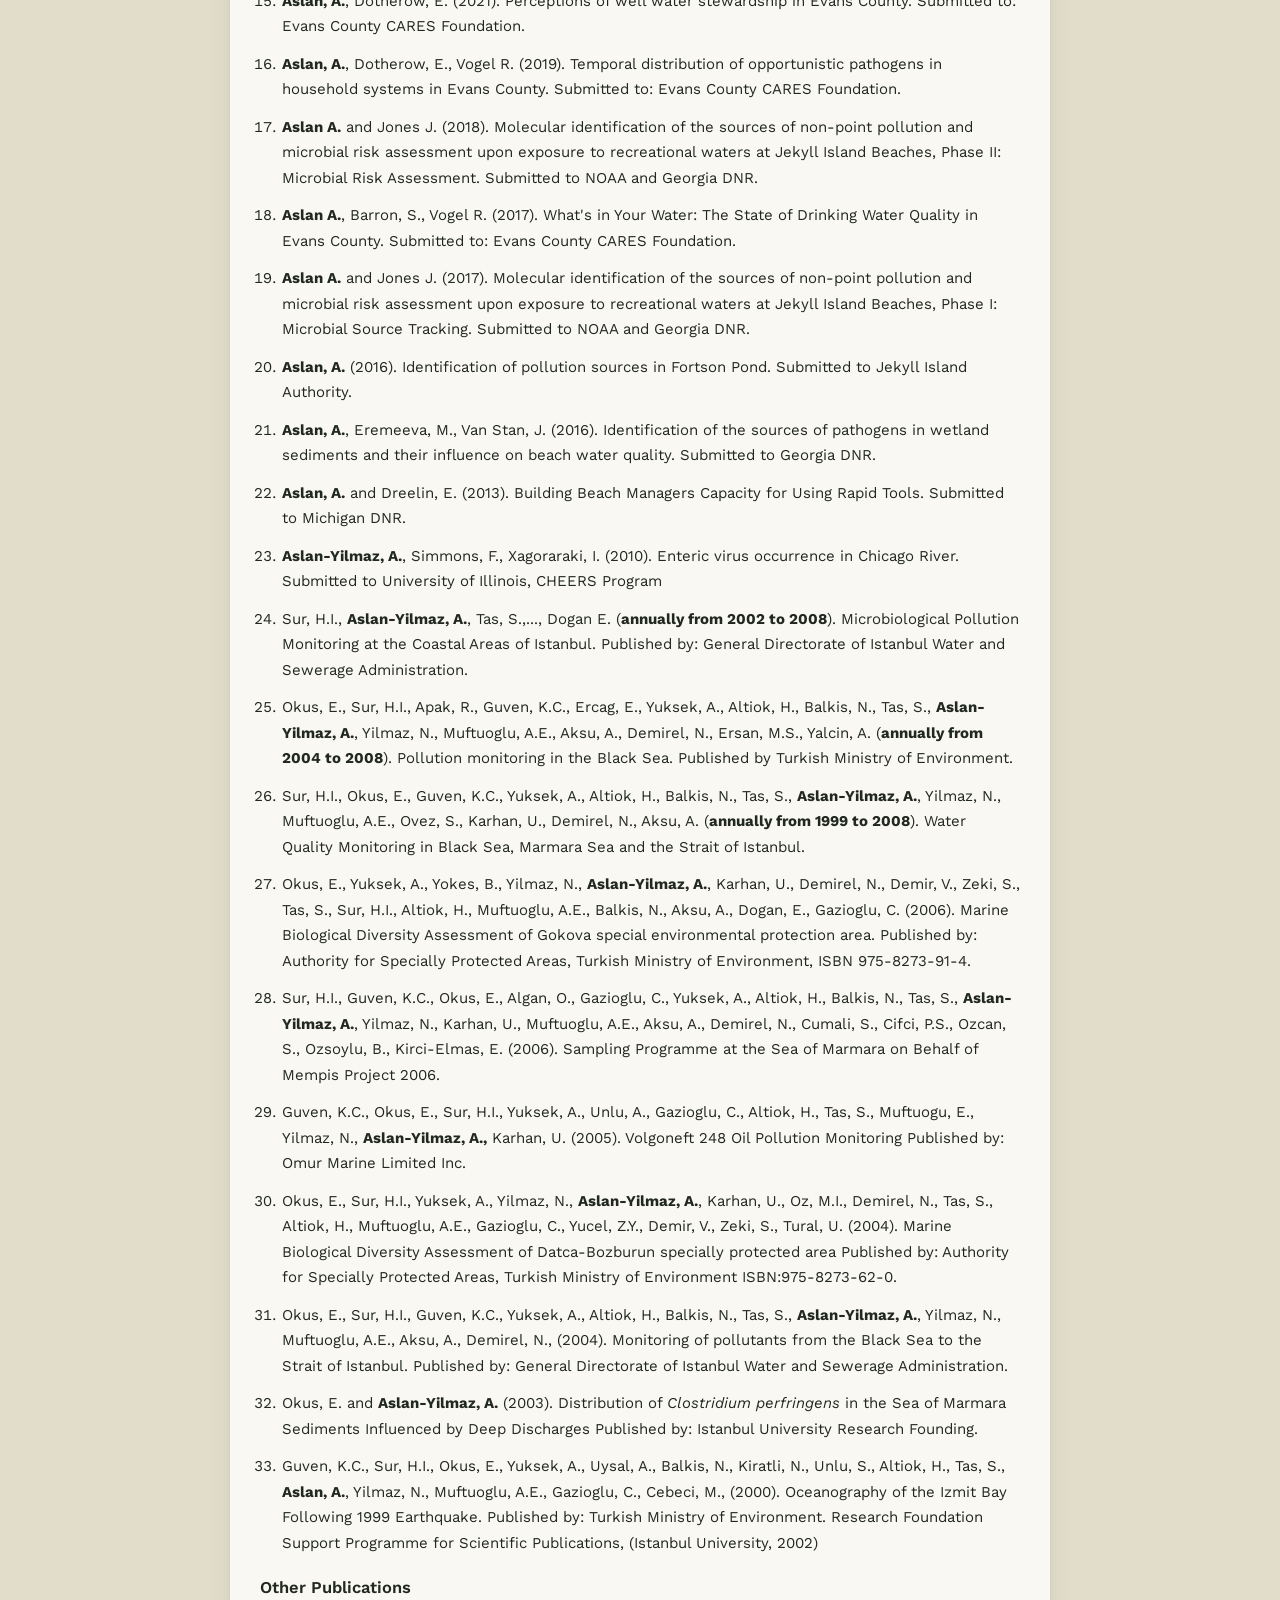
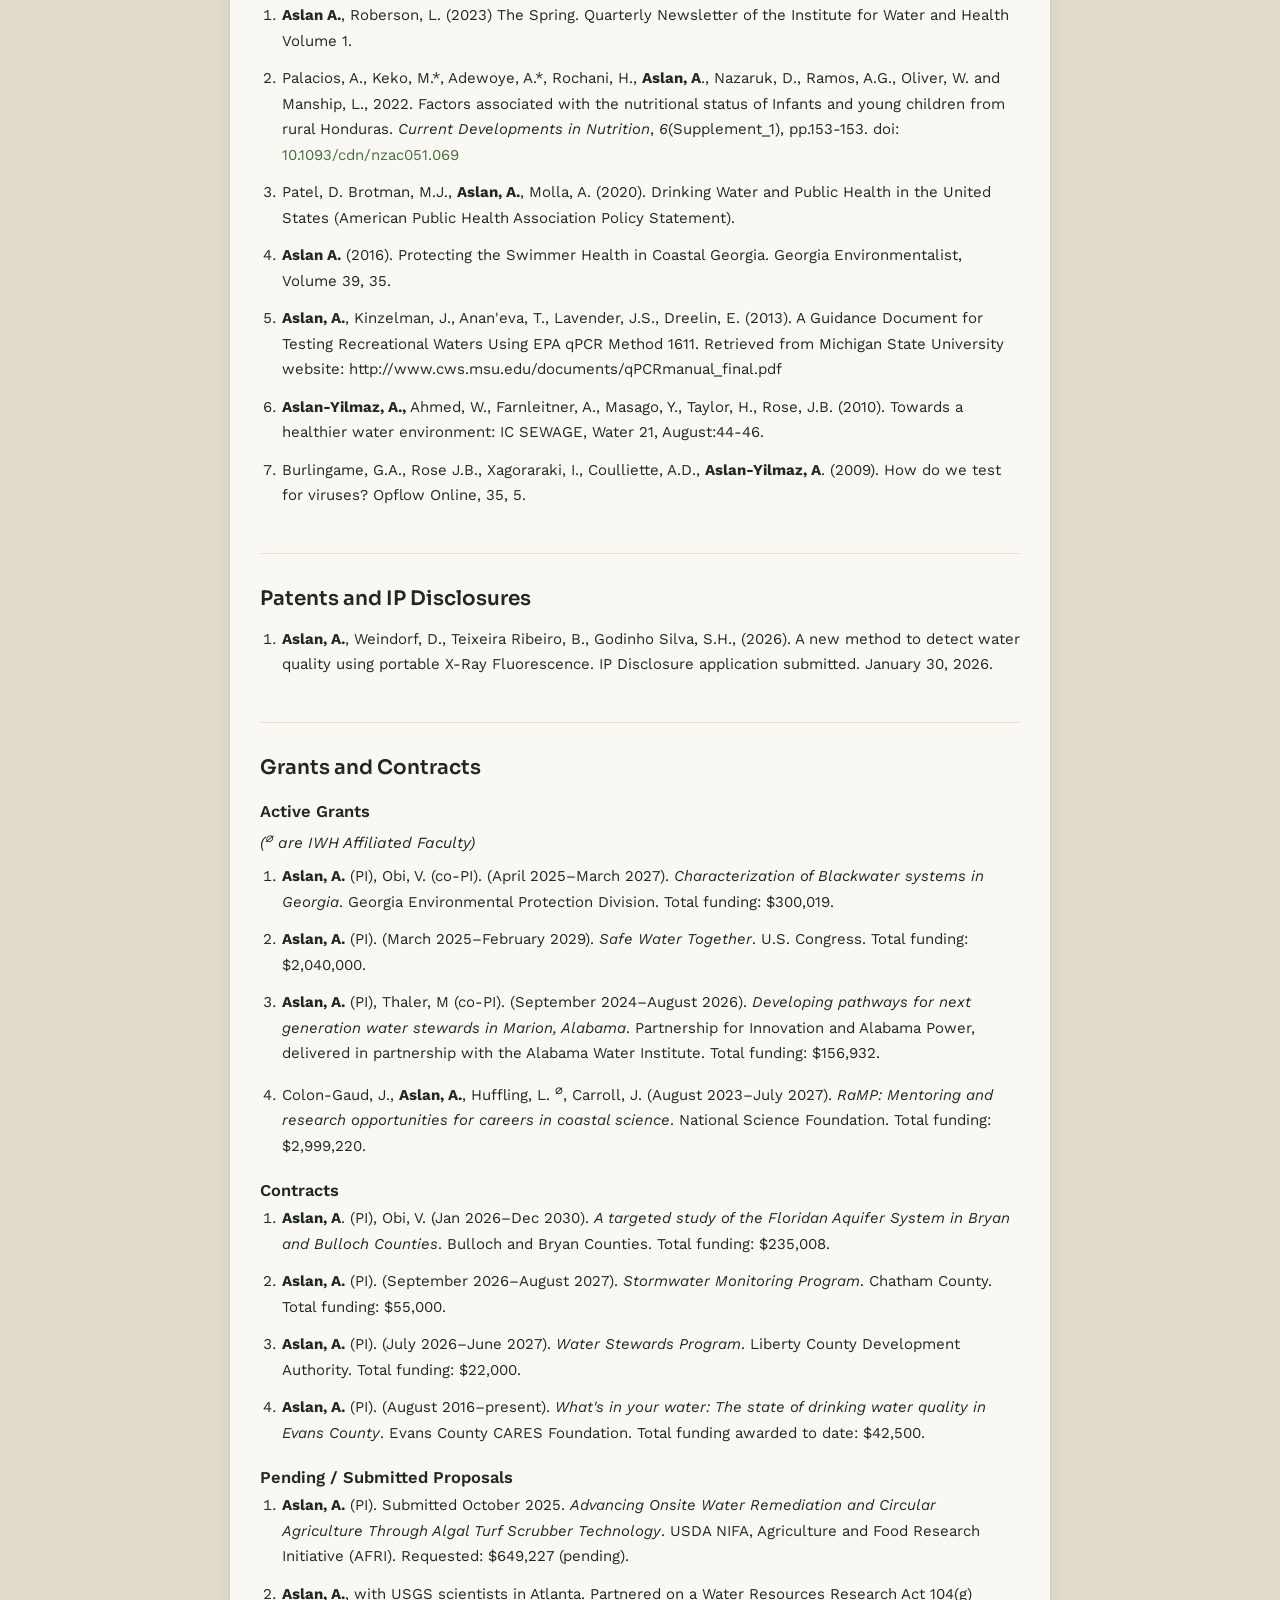
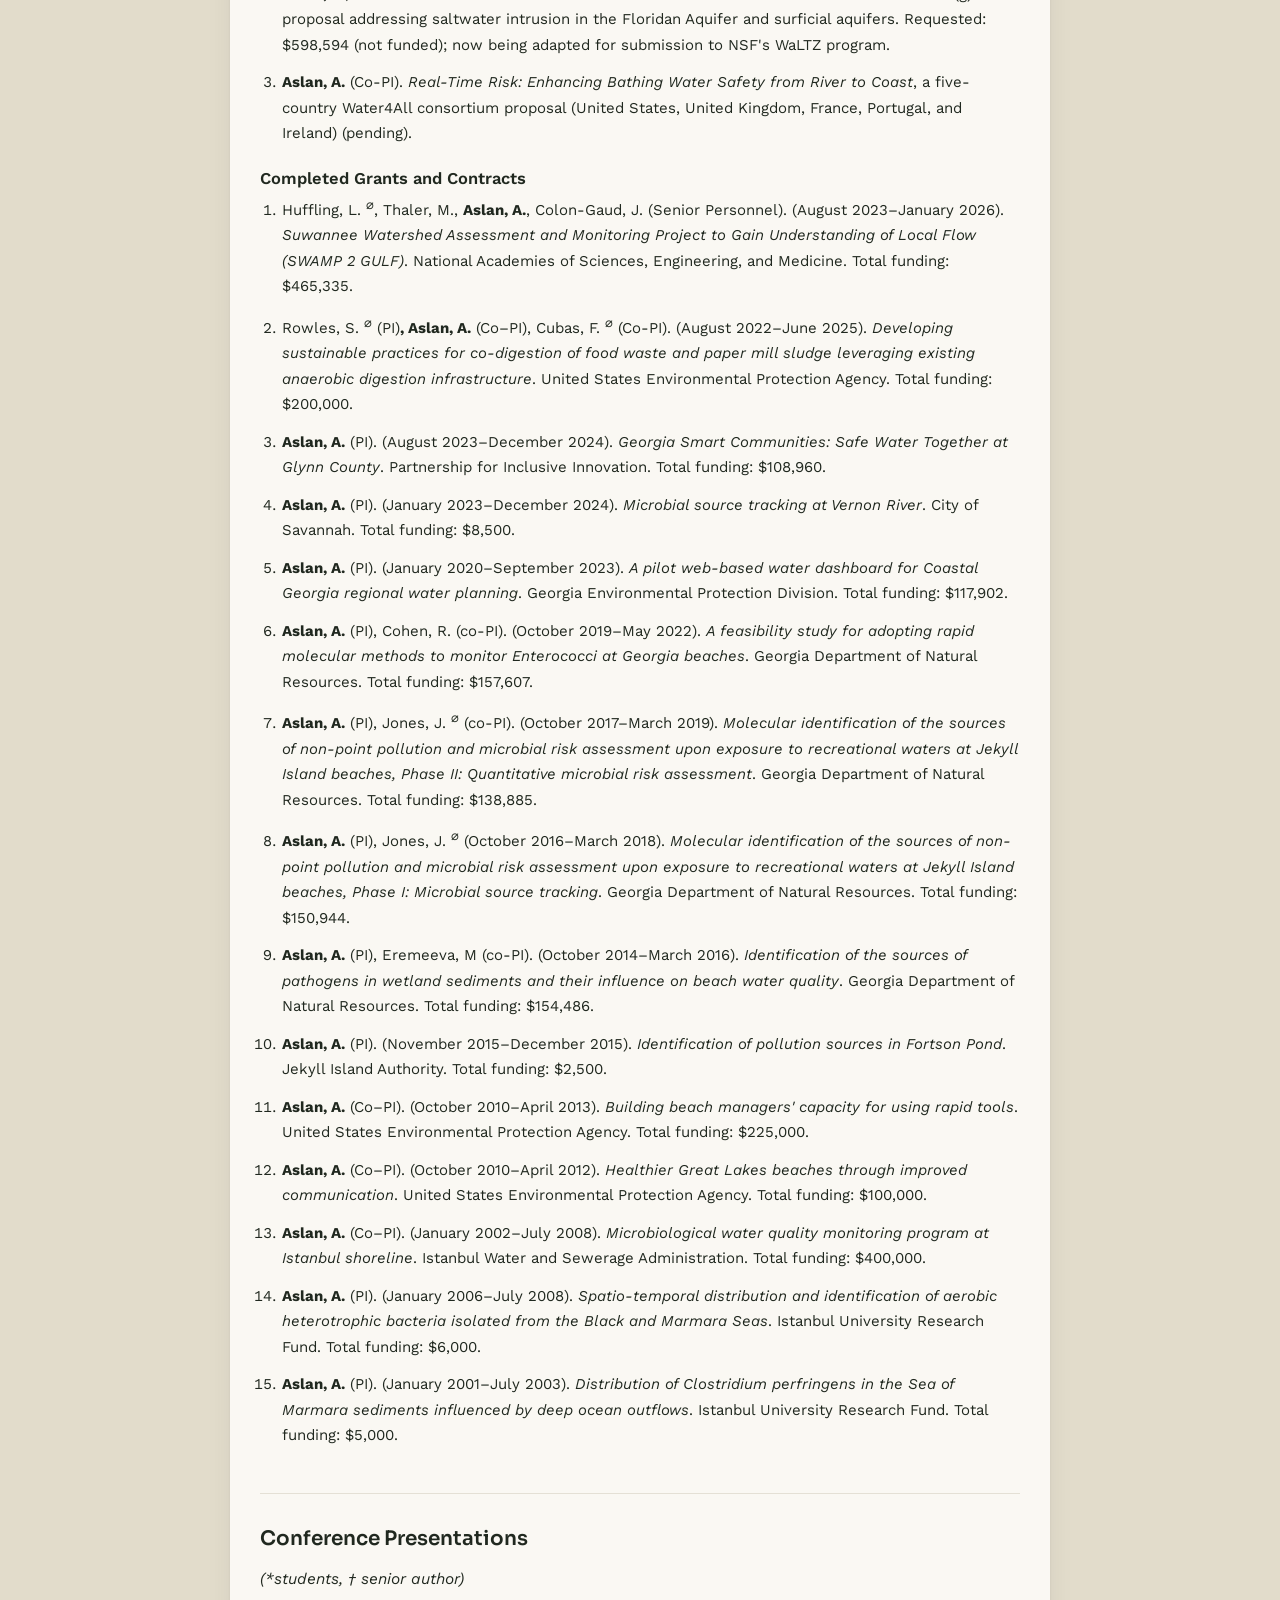
==== commit a2537e01: "Update Scopus citation metrics Total citations 731 -> 771, H-Index 15 -> 16.  Co-Authored-By: Claude" ====
--- a/cv.html
+++ b/cv.html
@@ -209,8 +209,8 @@
 </ul>
     <h3>Citation Metrics</h3>
     <ul class="cv-list tight">
-<li><strong>Total Citations:</strong> Google Scholar 1,240+; Web of Science 738; Scopus 731 (Retrieved August 2, 2026)</li>
-<li><strong>H-Index:</strong> Google Scholar 19; Web of Science 16; Scopus 15 (Retrieved August 2, 2026)</li>
+<li><strong>Total Citations:</strong> Google Scholar 1,240+; Web of Science 738; Scopus 771 (Retrieved August 2, 2026)</li>
+<li><strong>H-Index:</strong> Google Scholar 19; Web of Science 16; Scopus 16 (Retrieved August 2, 2026)</li>
 <li><strong>i10-Index:</strong> Google Scholar 25</li>
 </ul>
   </div>
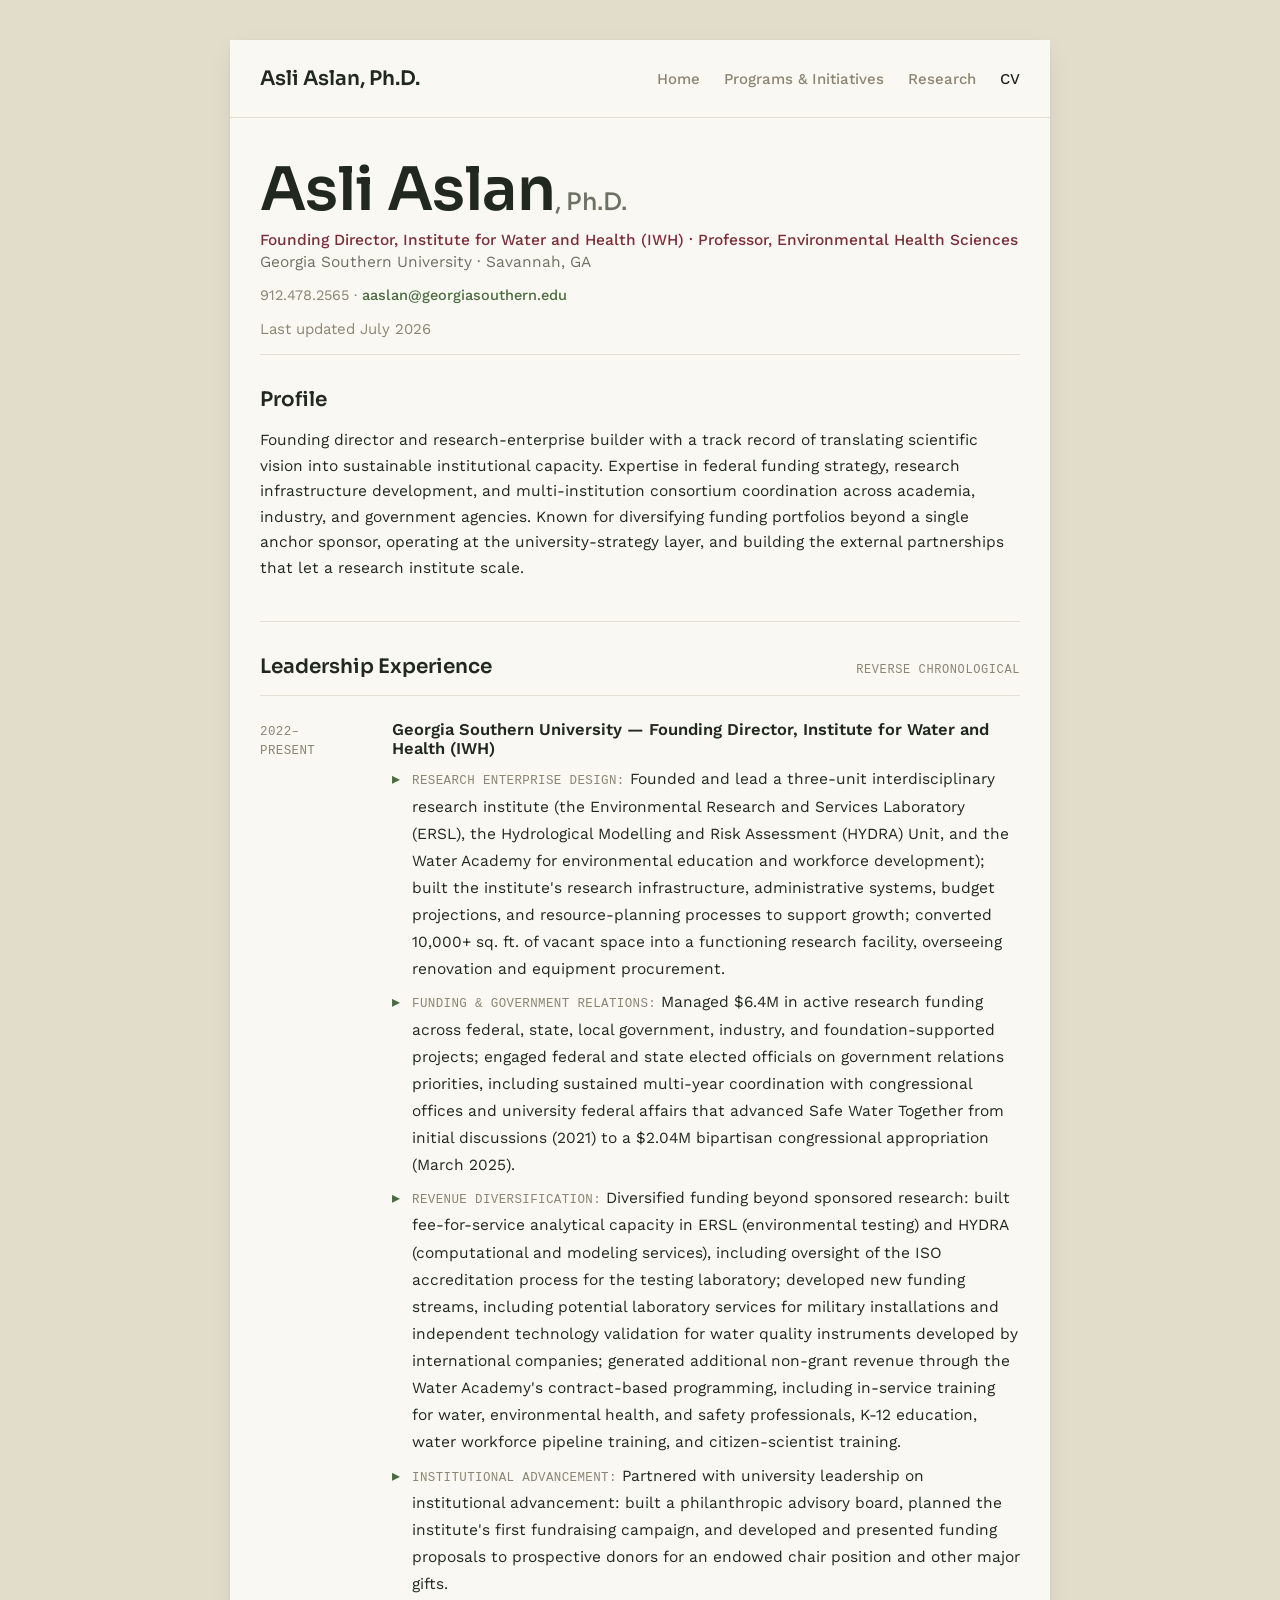
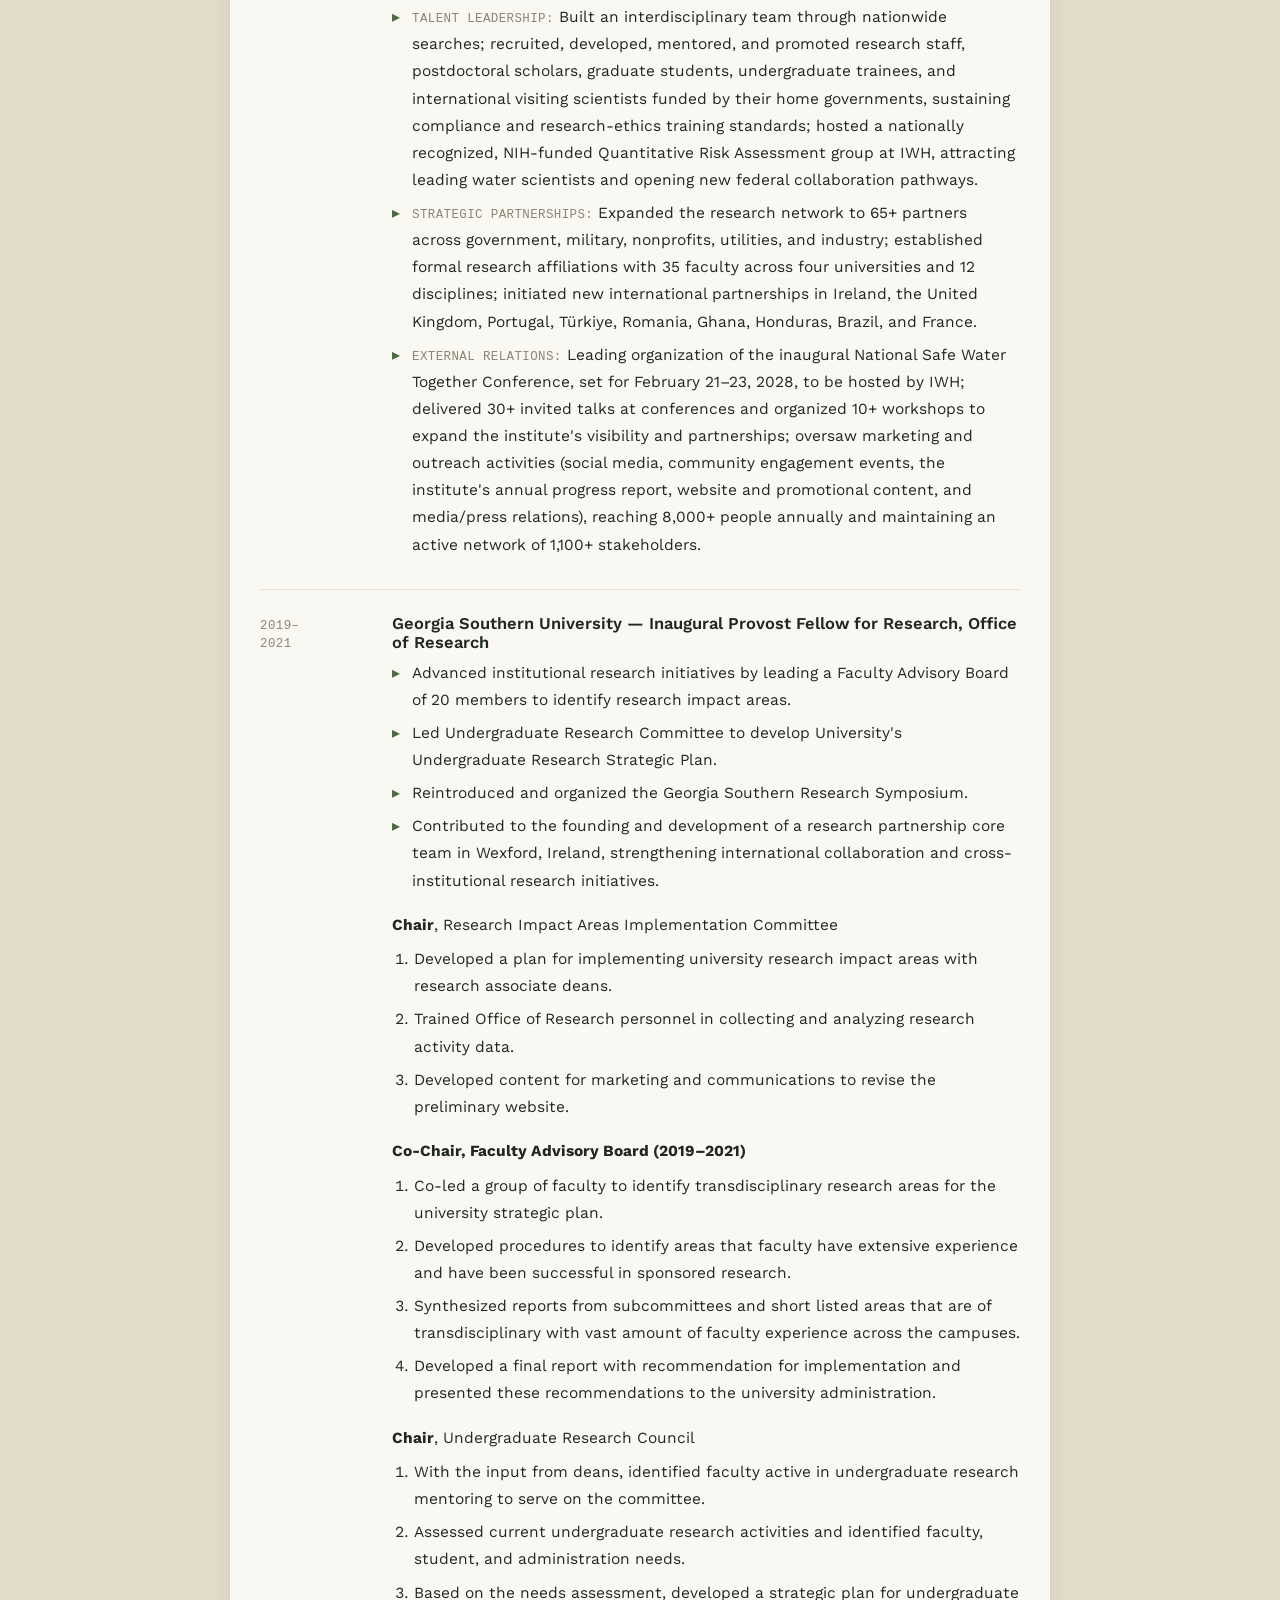
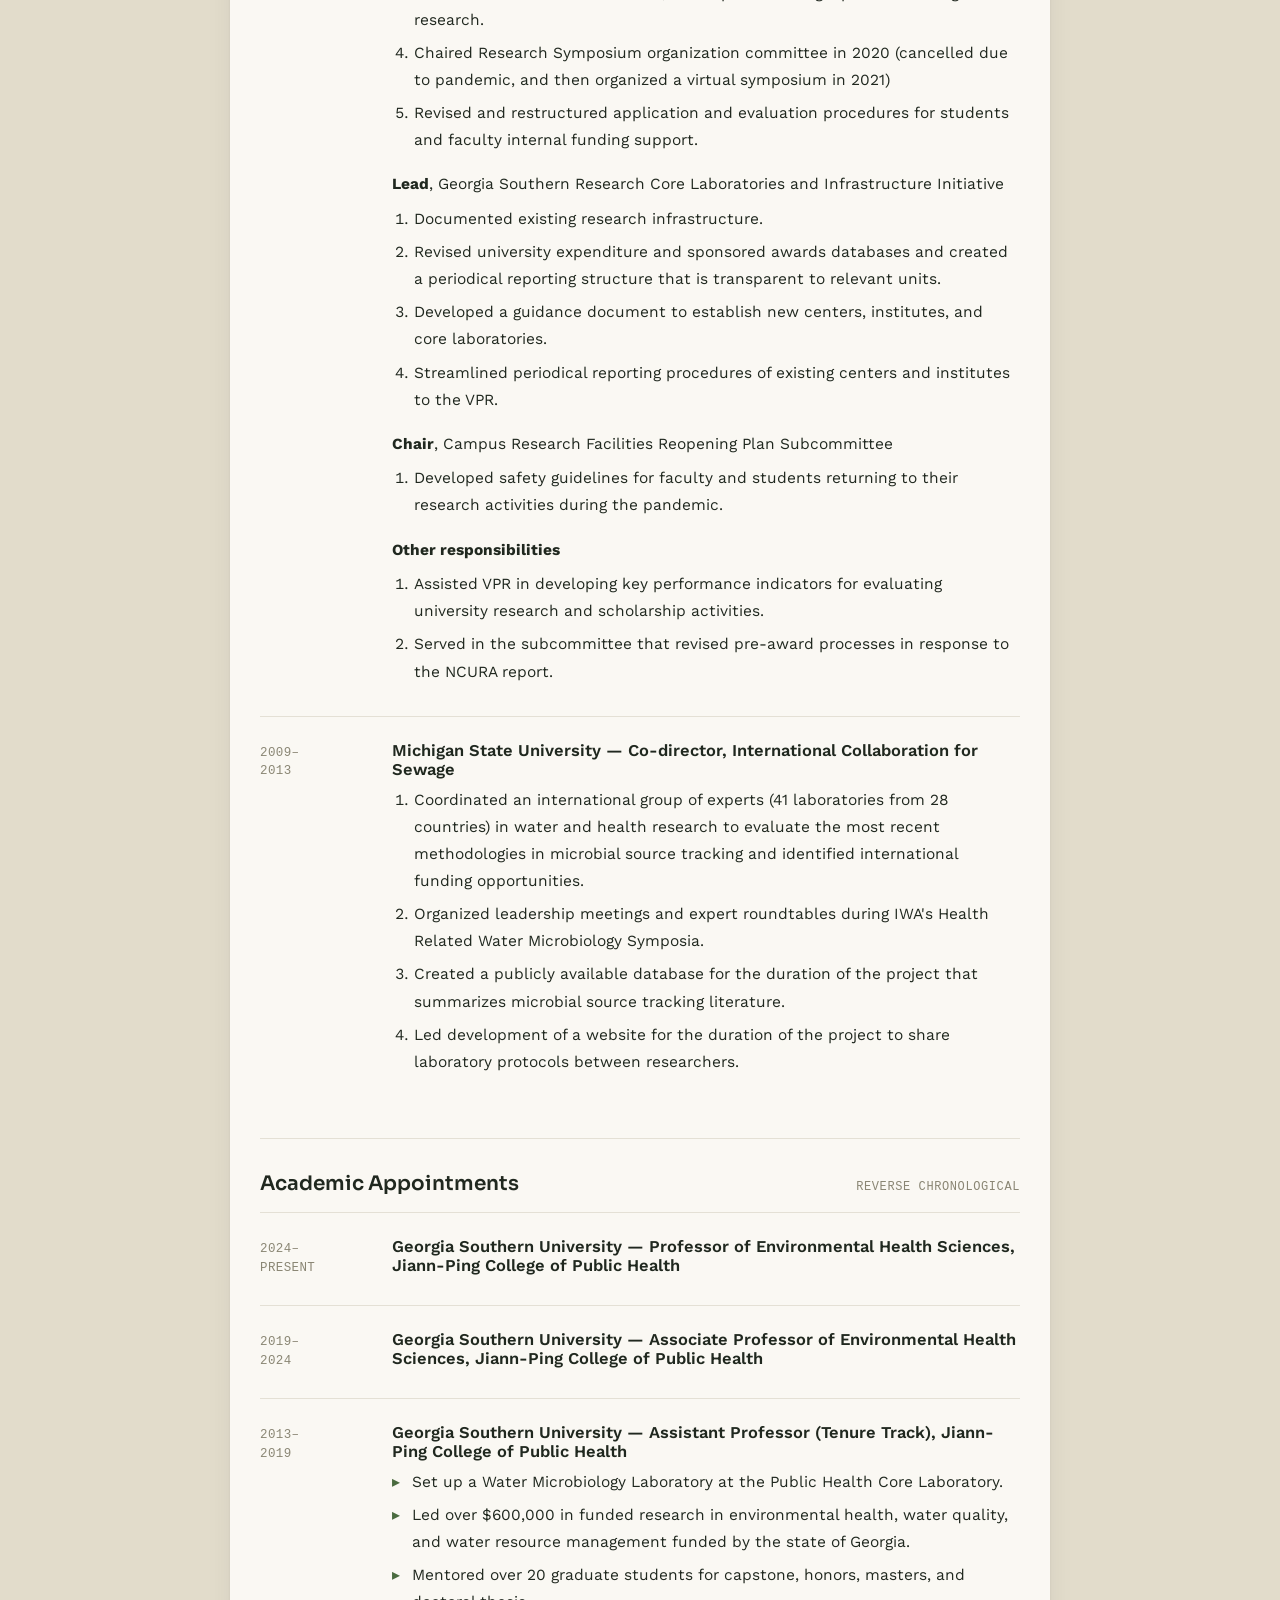
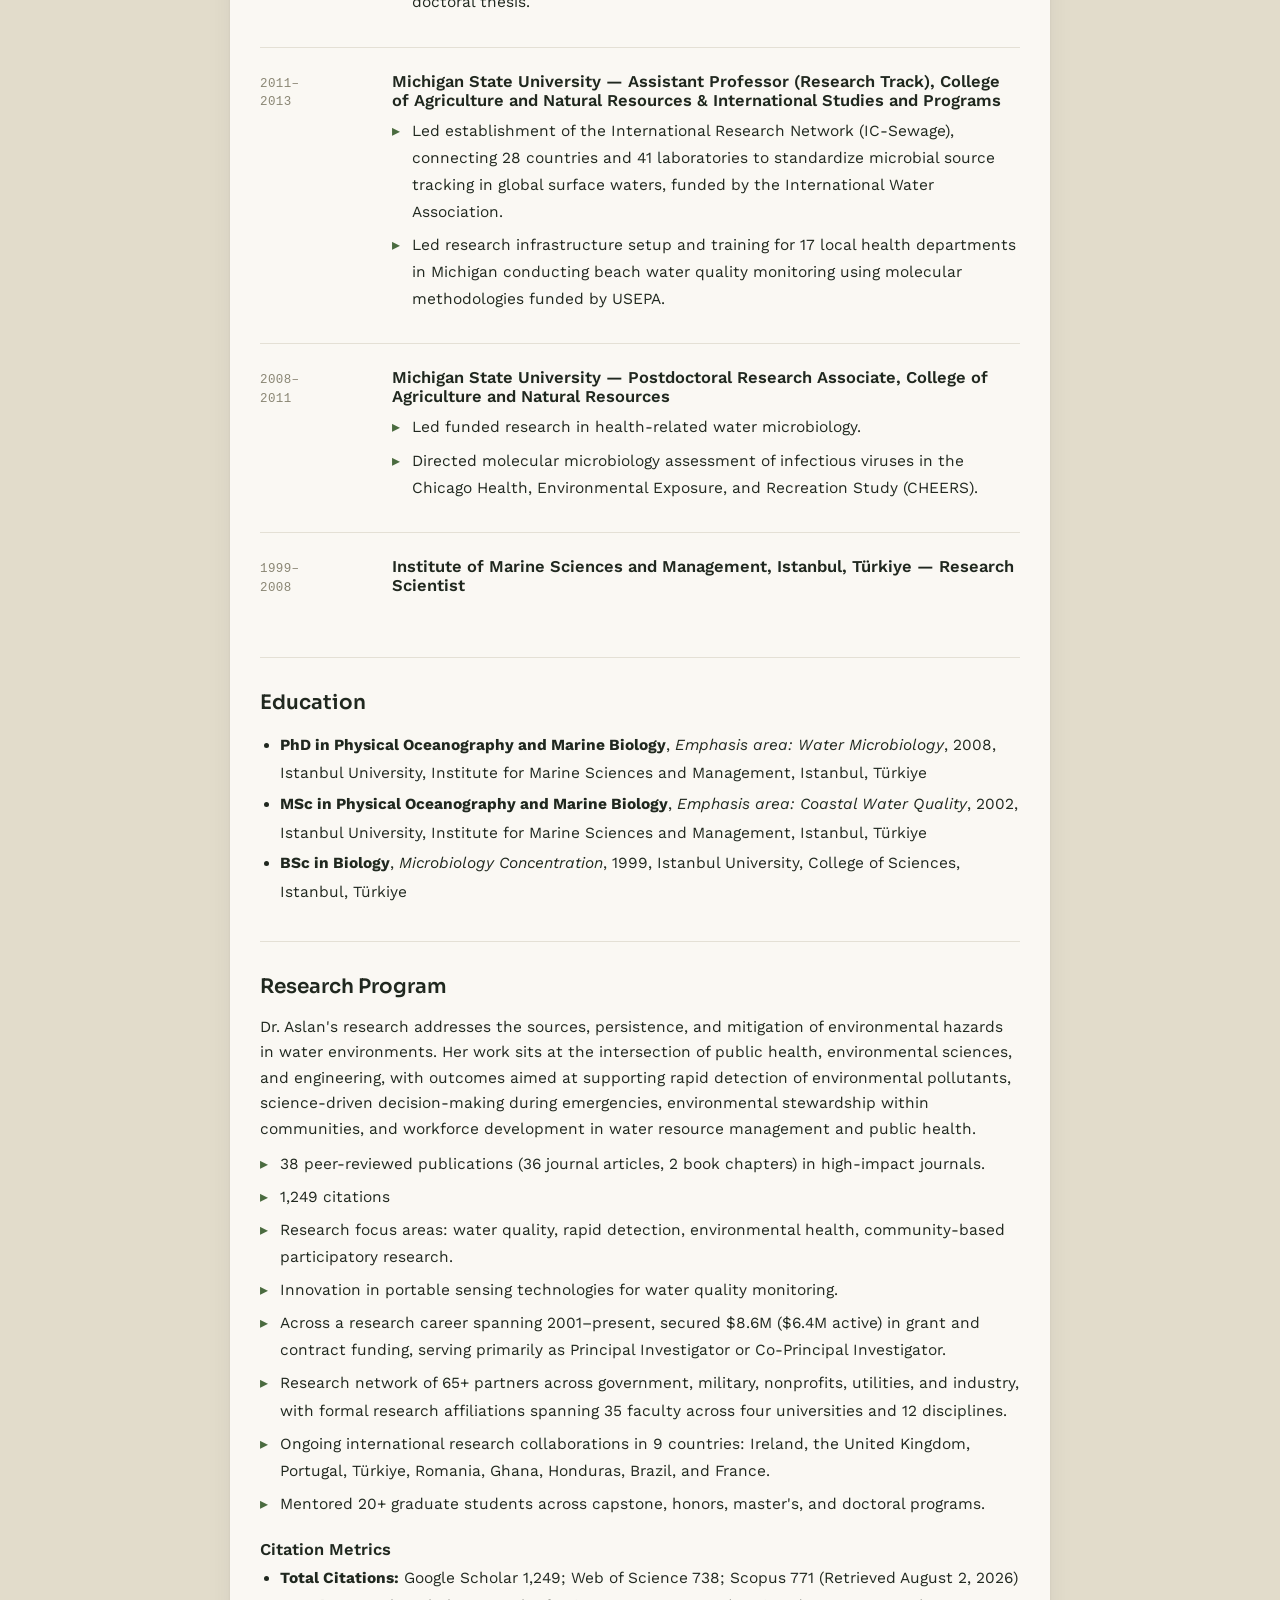
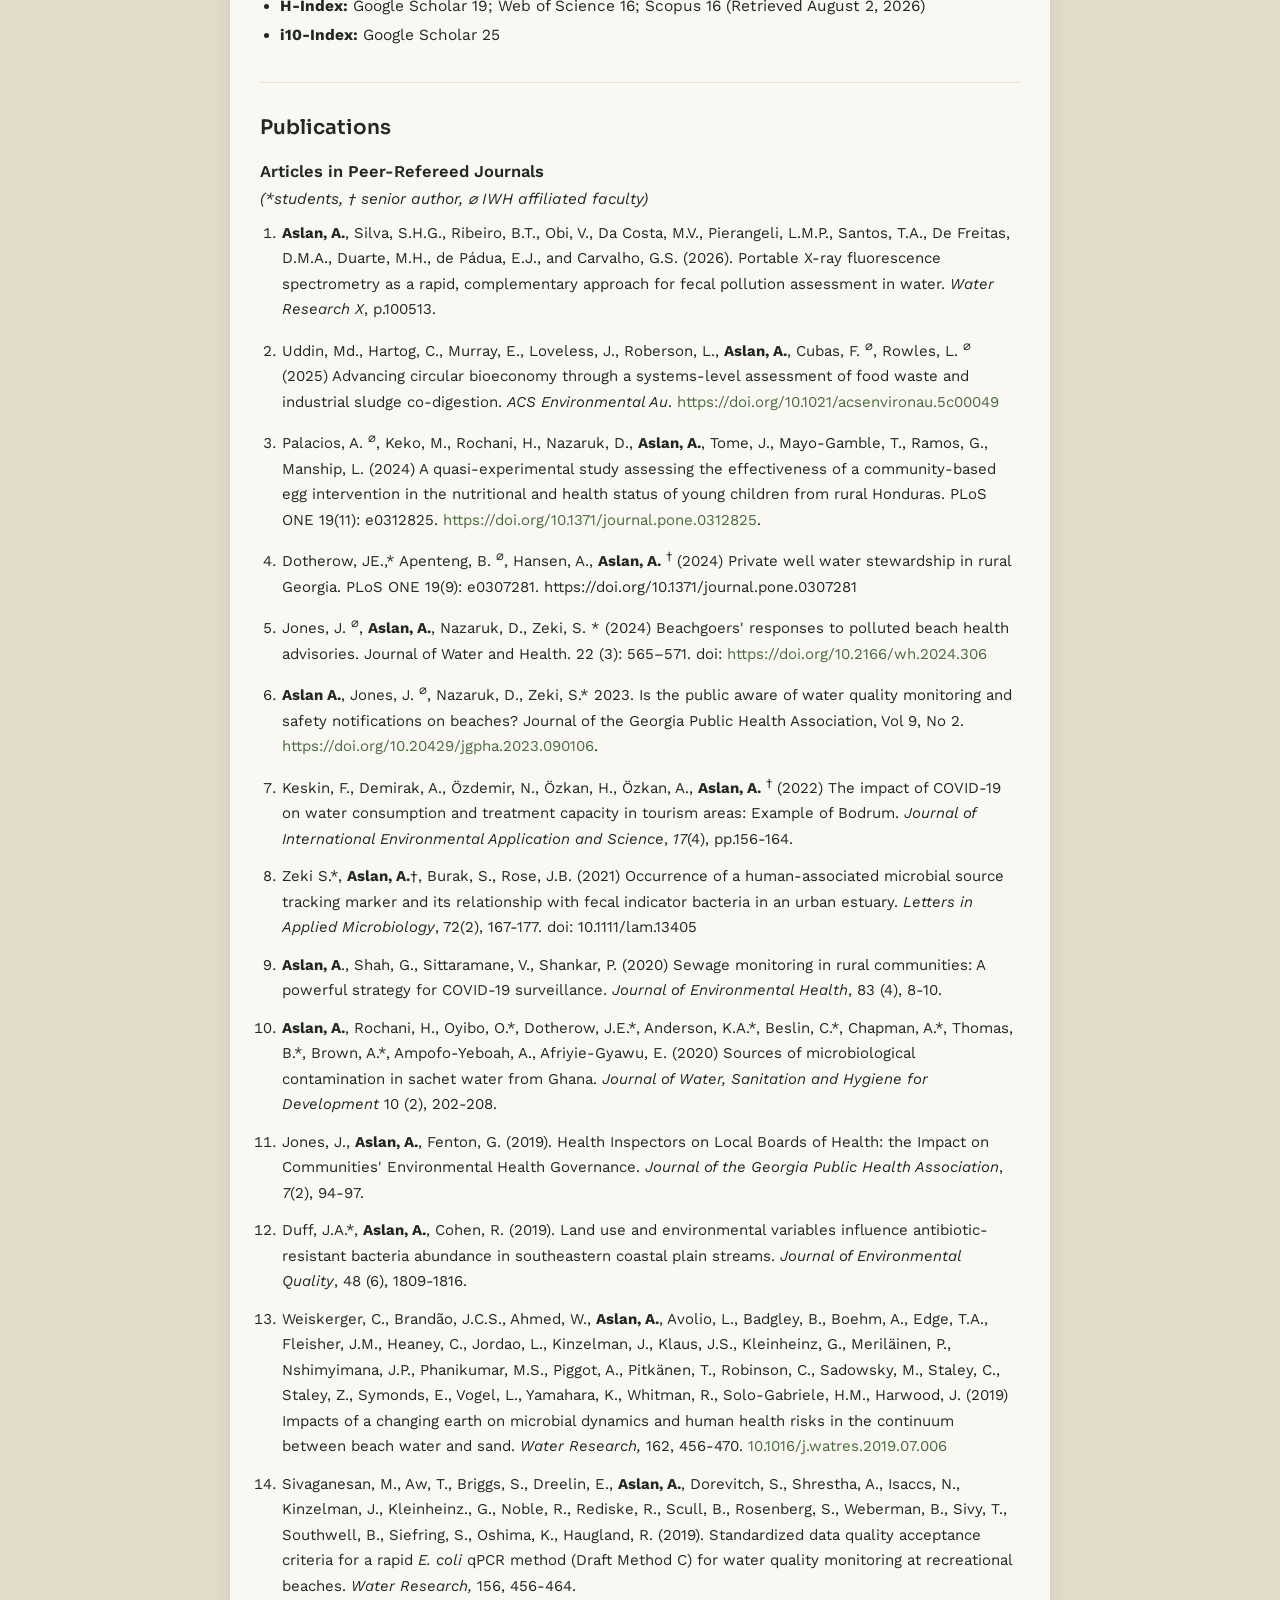
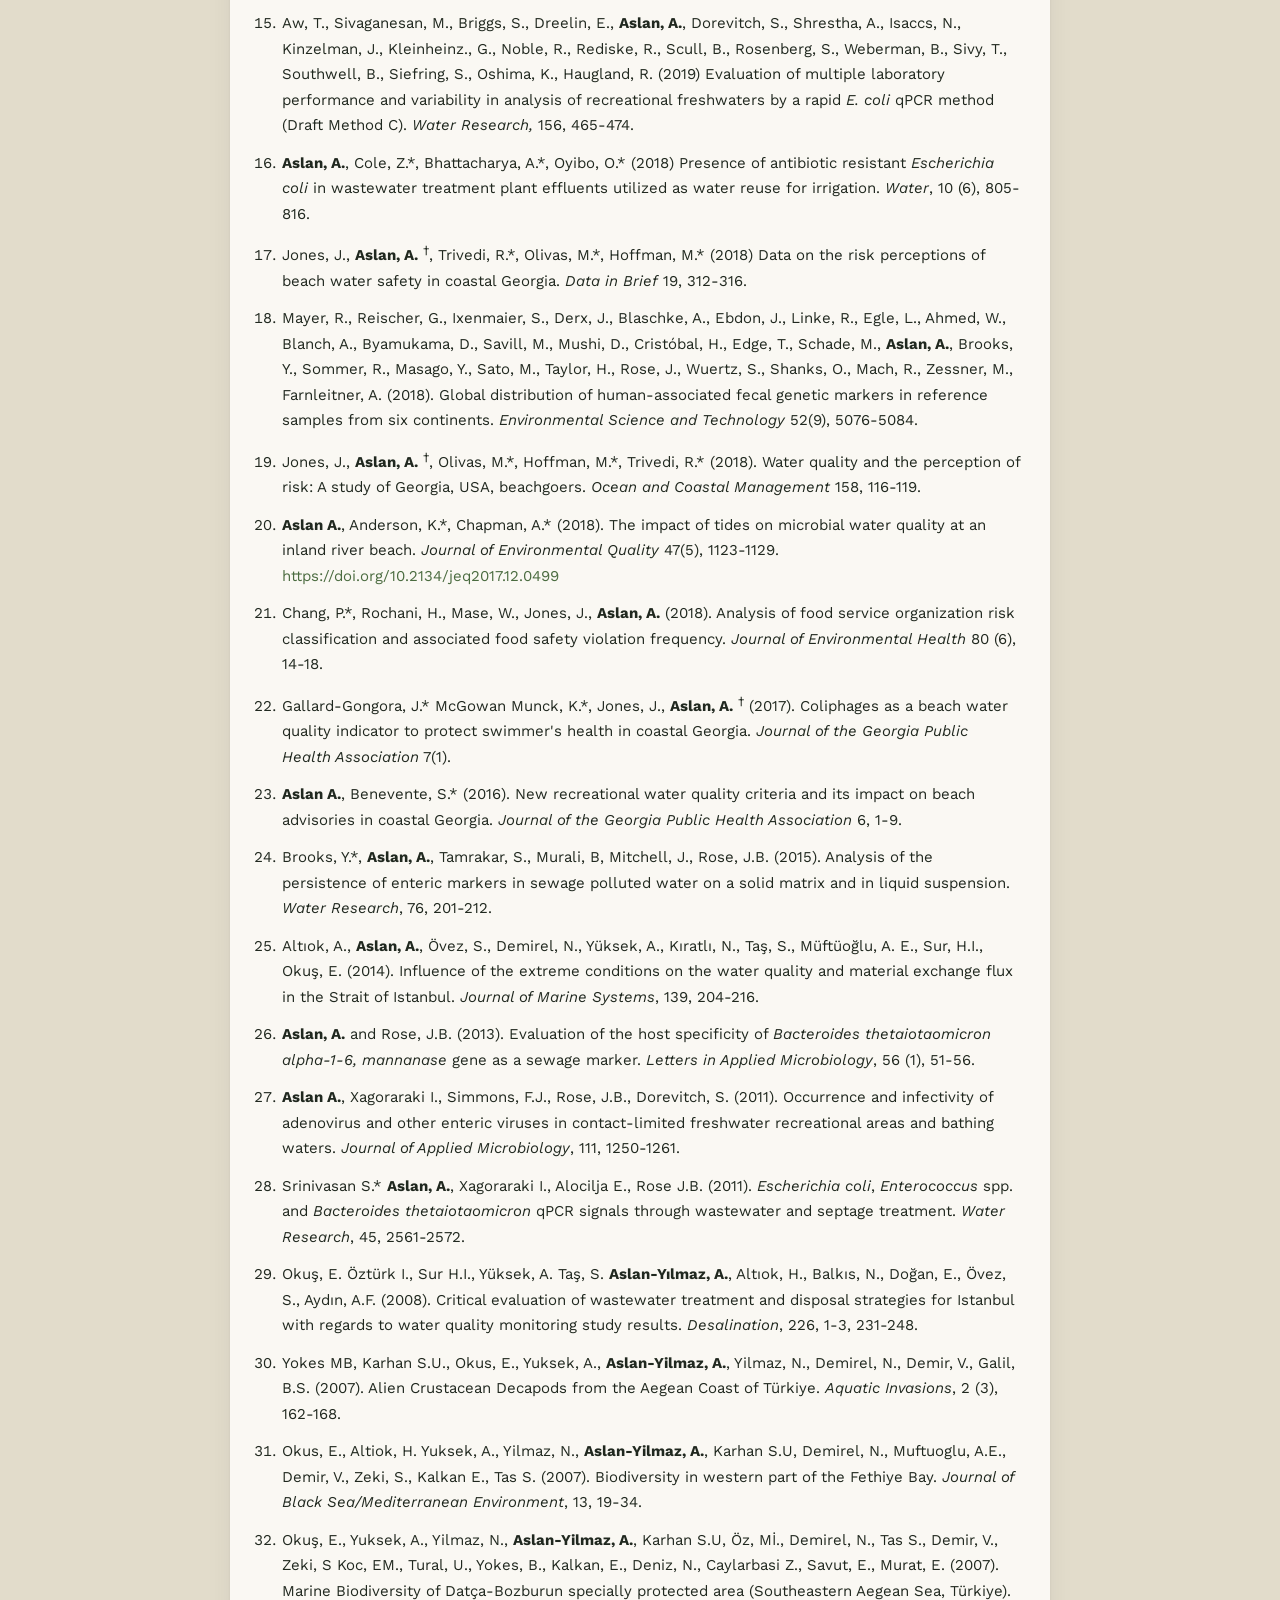
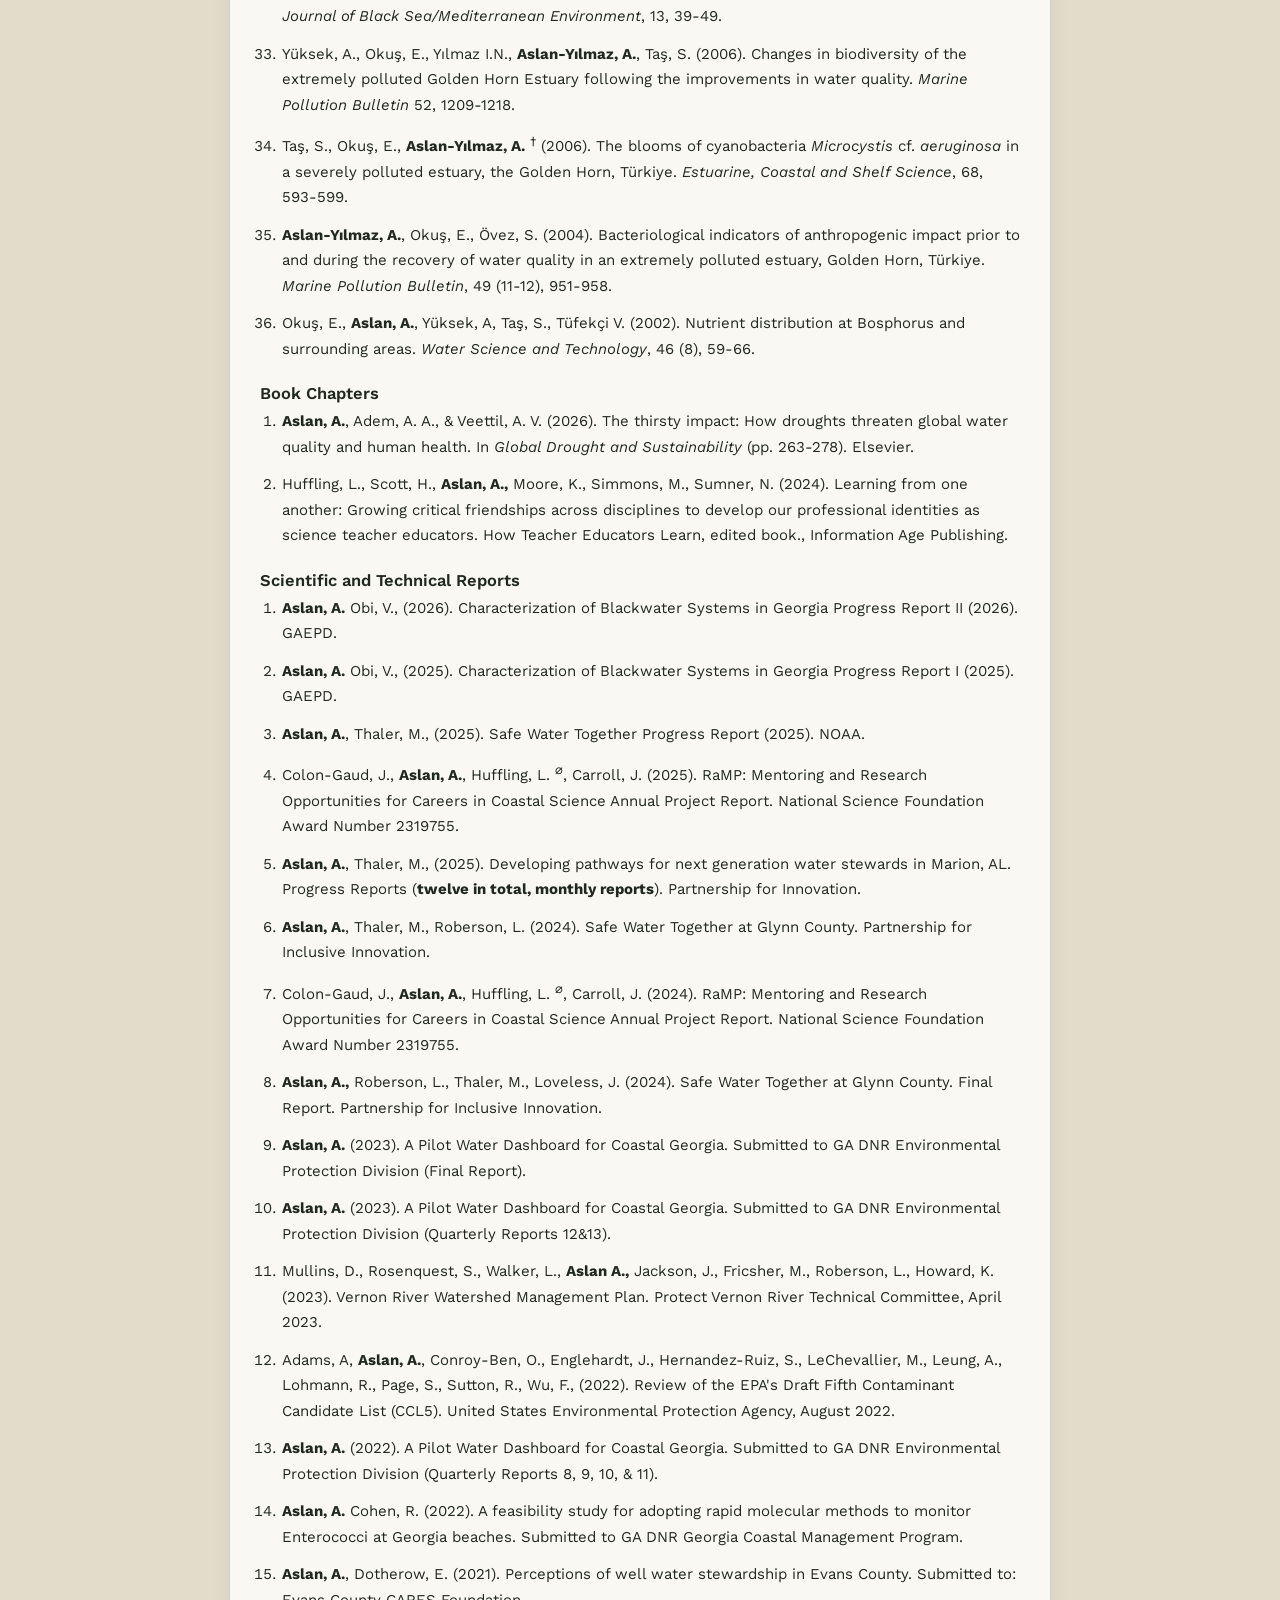
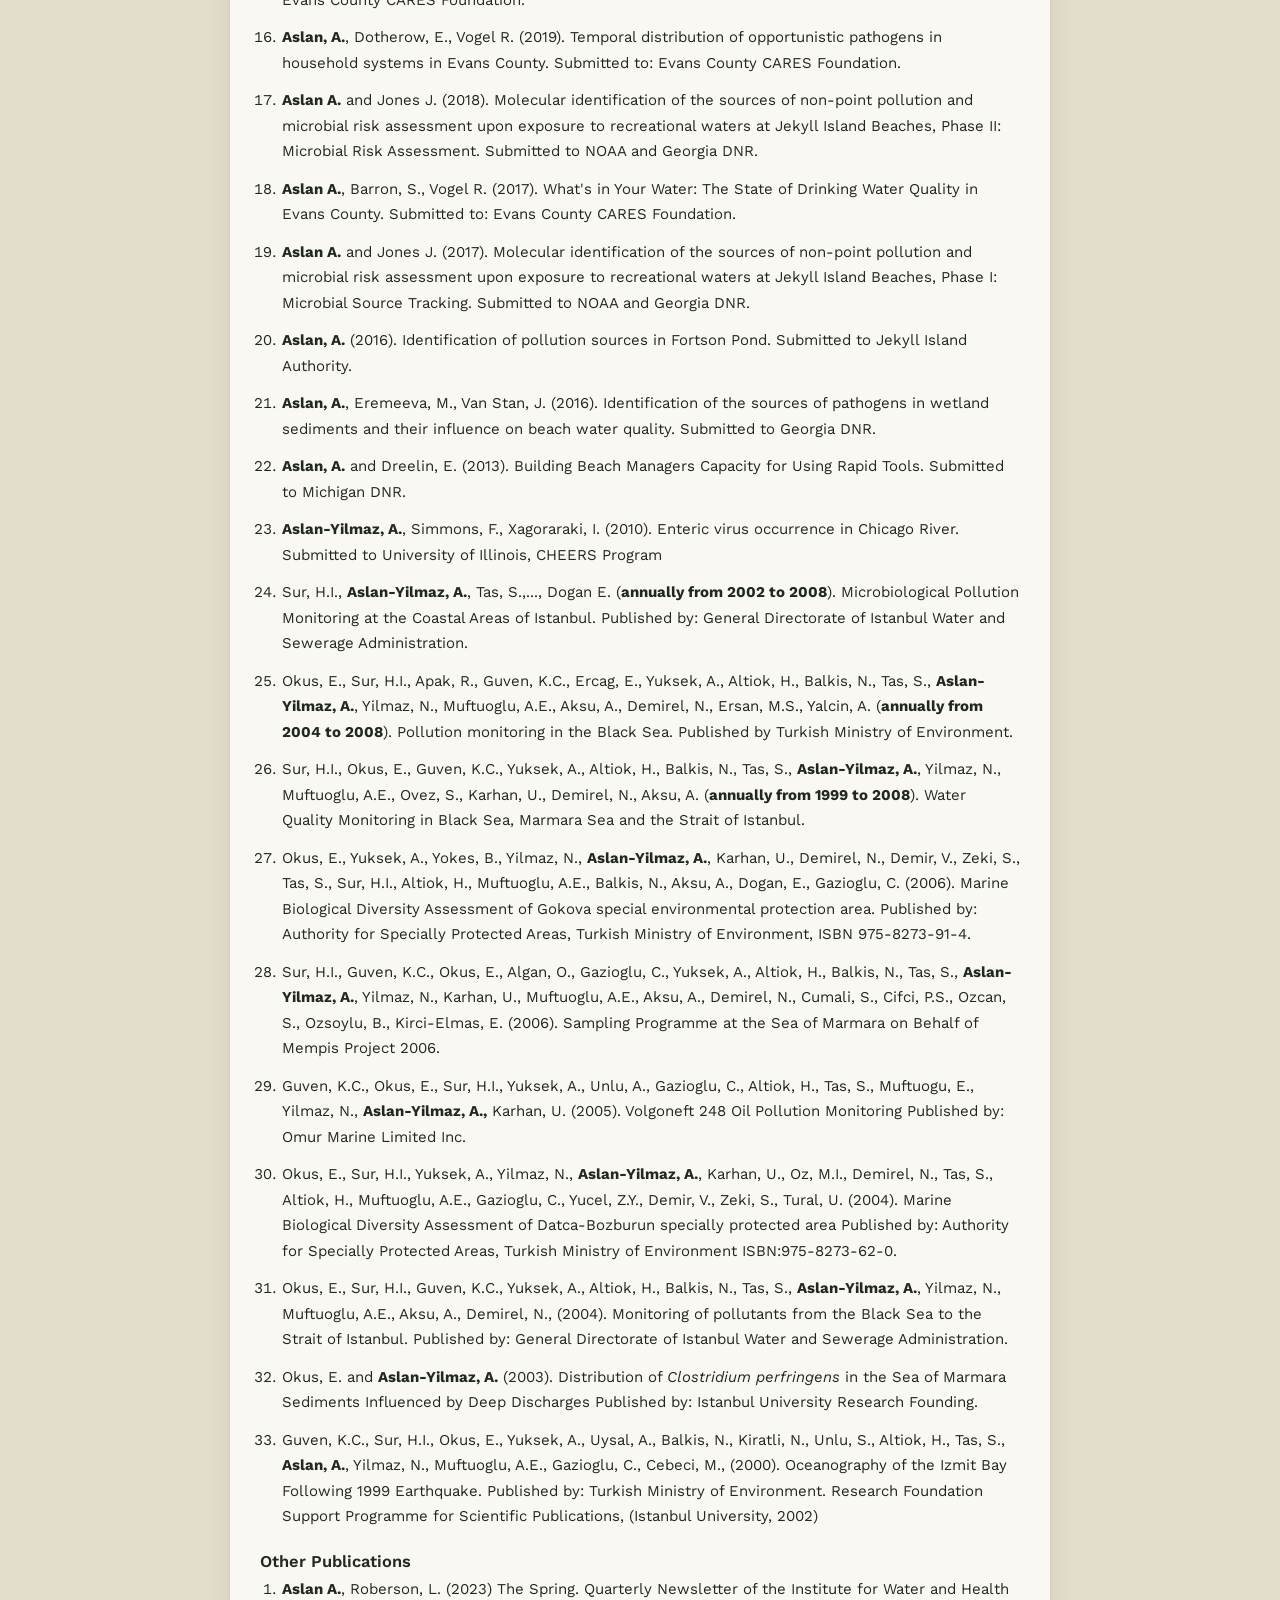
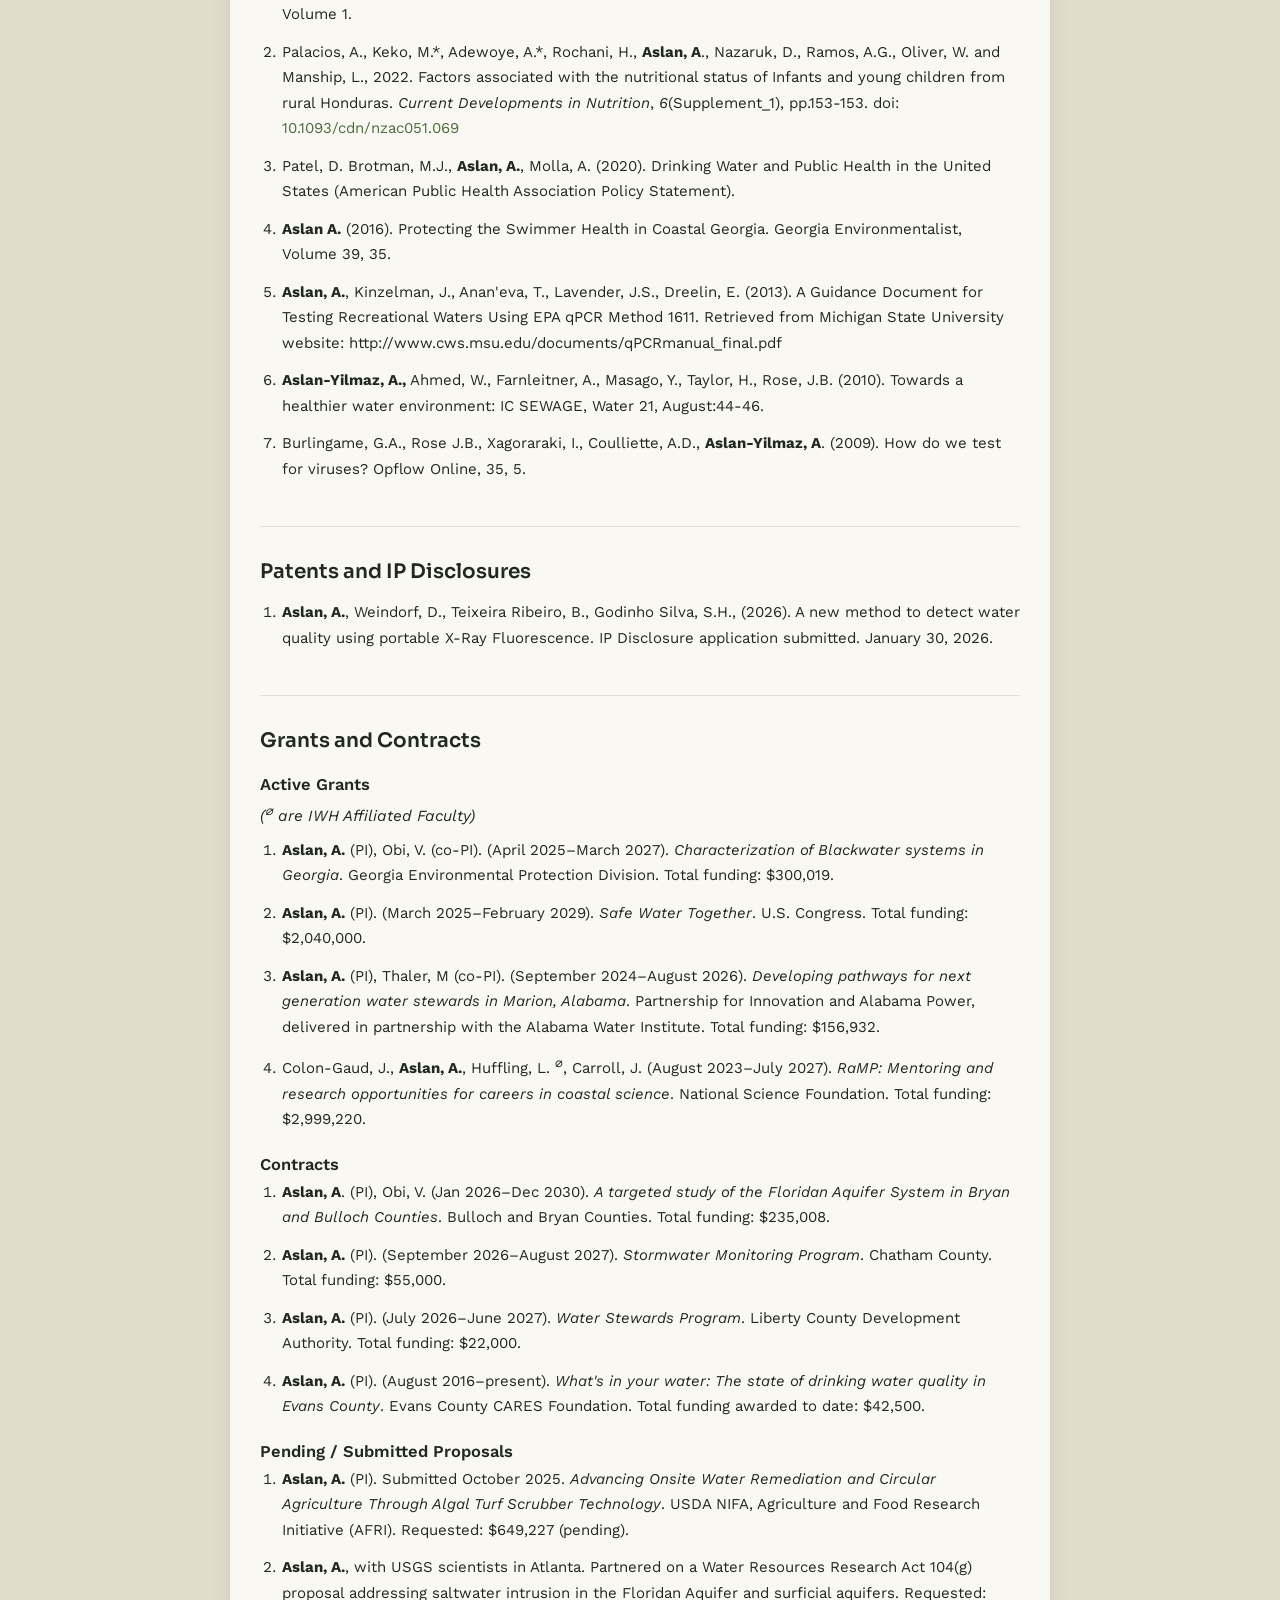
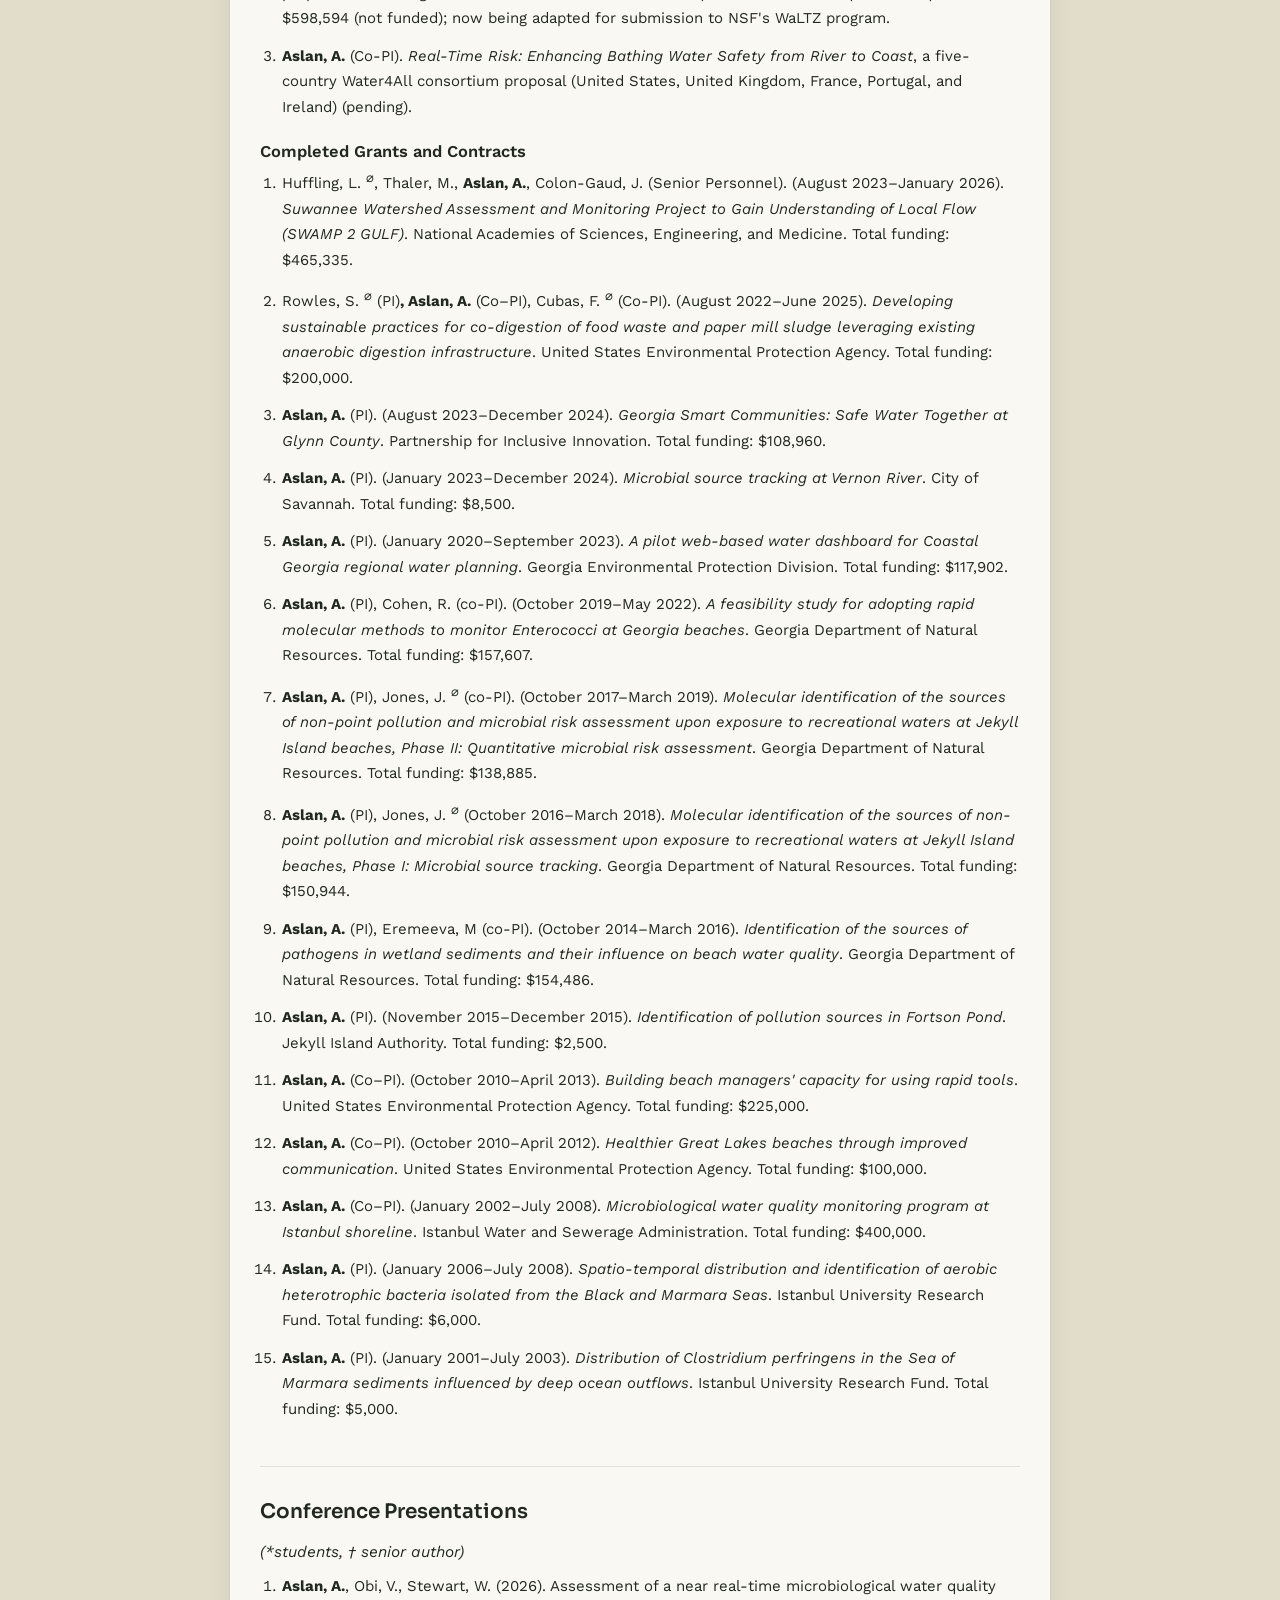
==== commit e9c4c64a: "Update Google Scholar citation count to 1,249 Co-Authored-By: Claude Sonnet 5 <noreply@anthropic.com" ====
--- a/cv.html
+++ b/cv.html
@@ -199,7 +199,7 @@
     <p>Dr. Aslan's research addresses the sources, persistence, and mitigation of environmental hazards in water environments. Her work sits at the intersection of public health, environmental sciences, and engineering, with outcomes aimed at supporting rapid detection of environmental pollutants, science-driven decision-making during emergencies, environmental stewardship within communities, and workforce development in water resource management and public health.</p>
 <ul class="bullets">
 <li>38 peer-reviewed publications (36 journal articles, 2 book chapters) in high-impact journals.</li>
-<li>1,240+ citations</li>
+<li>1,249 citations</li>
 <li>Research focus areas: water quality, rapid detection, environmental health, community-based participatory research.</li>
 <li>Innovation in portable sensing technologies for water quality monitoring.</li>
 <li>Across a research career spanning 2001–present, secured $8.6M ($6.4M active) in grant and contract funding, serving primarily as Principal Investigator or Co-Principal Investigator.</li>
@@ -209,7 +209,7 @@
 </ul>
     <h3>Citation Metrics</h3>
     <ul class="cv-list tight">
-<li><strong>Total Citations:</strong> Google Scholar 1,240+; Web of Science 738; Scopus 771 (Retrieved August 2, 2026)</li>
+<li><strong>Total Citations:</strong> Google Scholar 1,249; Web of Science 738; Scopus 771 (Retrieved August 2, 2026)</li>
 <li><strong>H-Index:</strong> Google Scholar 19; Web of Science 16; Scopus 16 (Retrieved August 2, 2026)</li>
 <li><strong>i10-Index:</strong> Google Scholar 25</li>
 </ul>
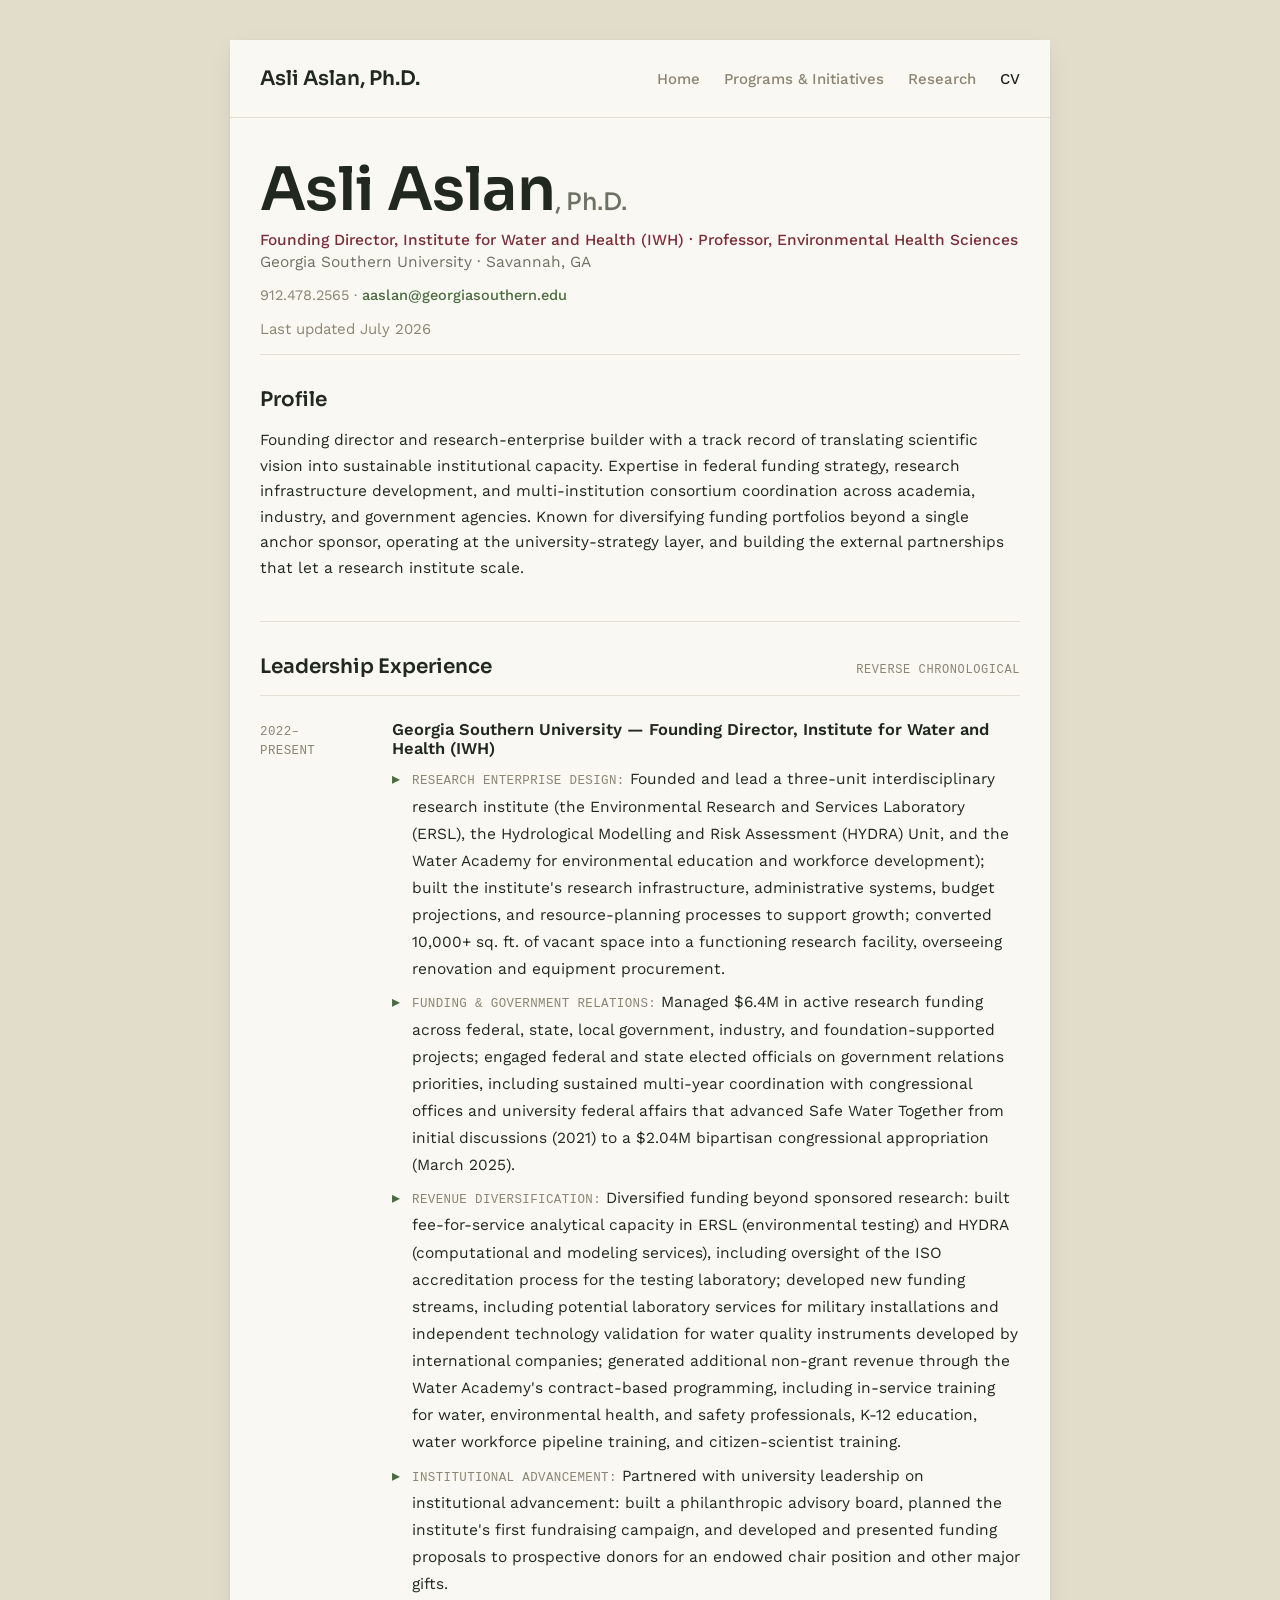
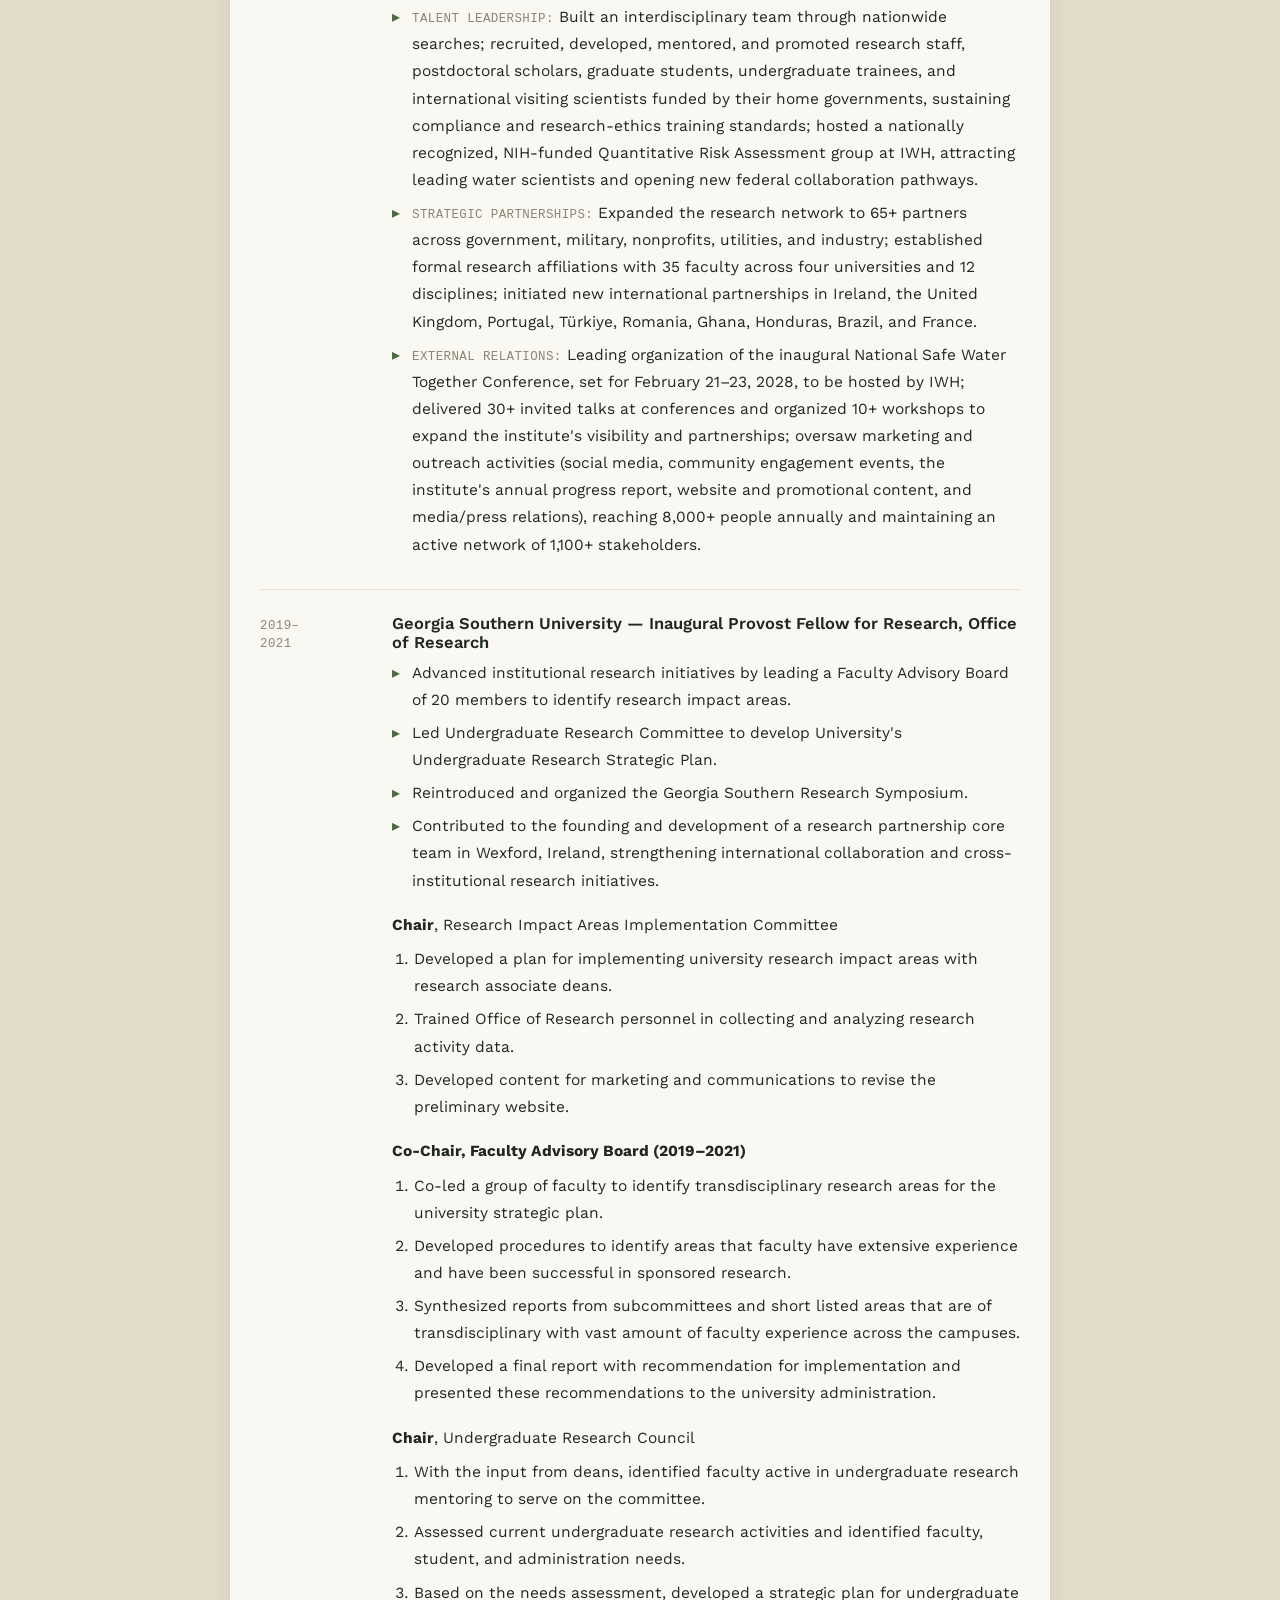
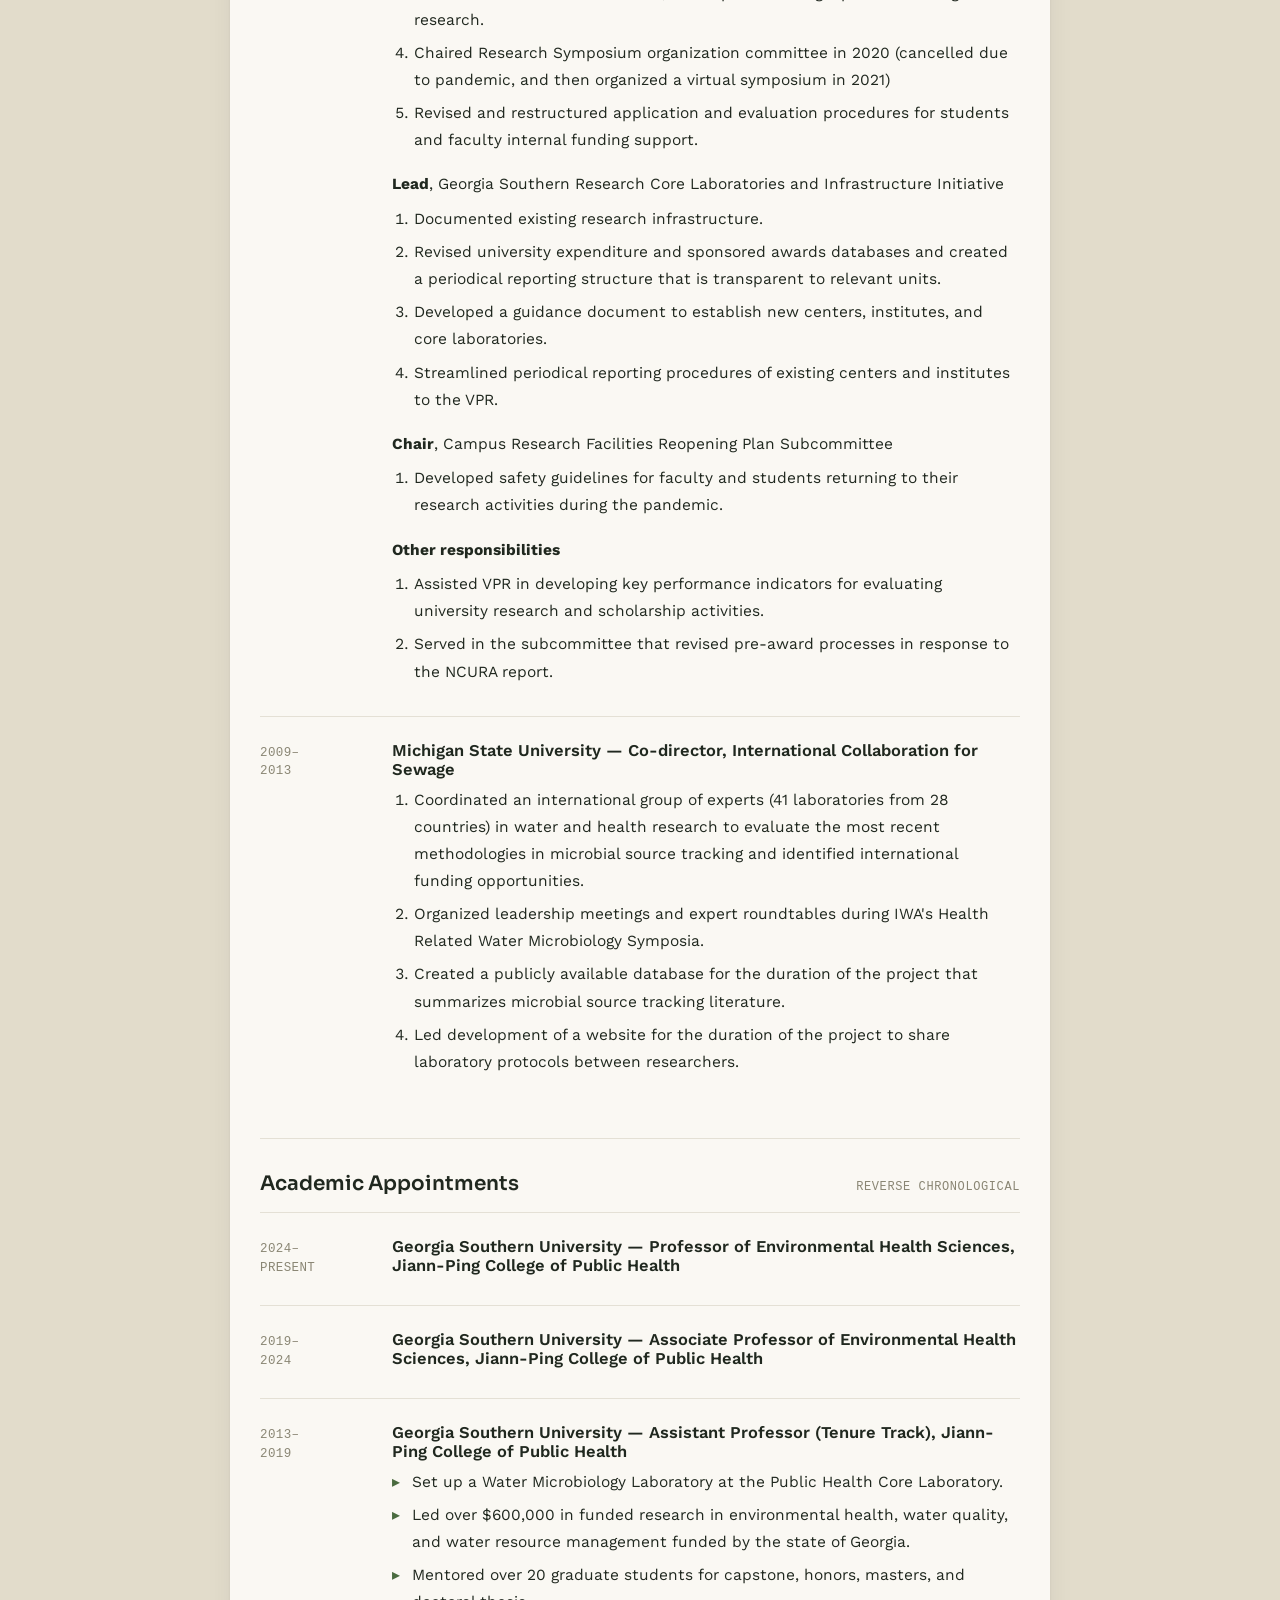
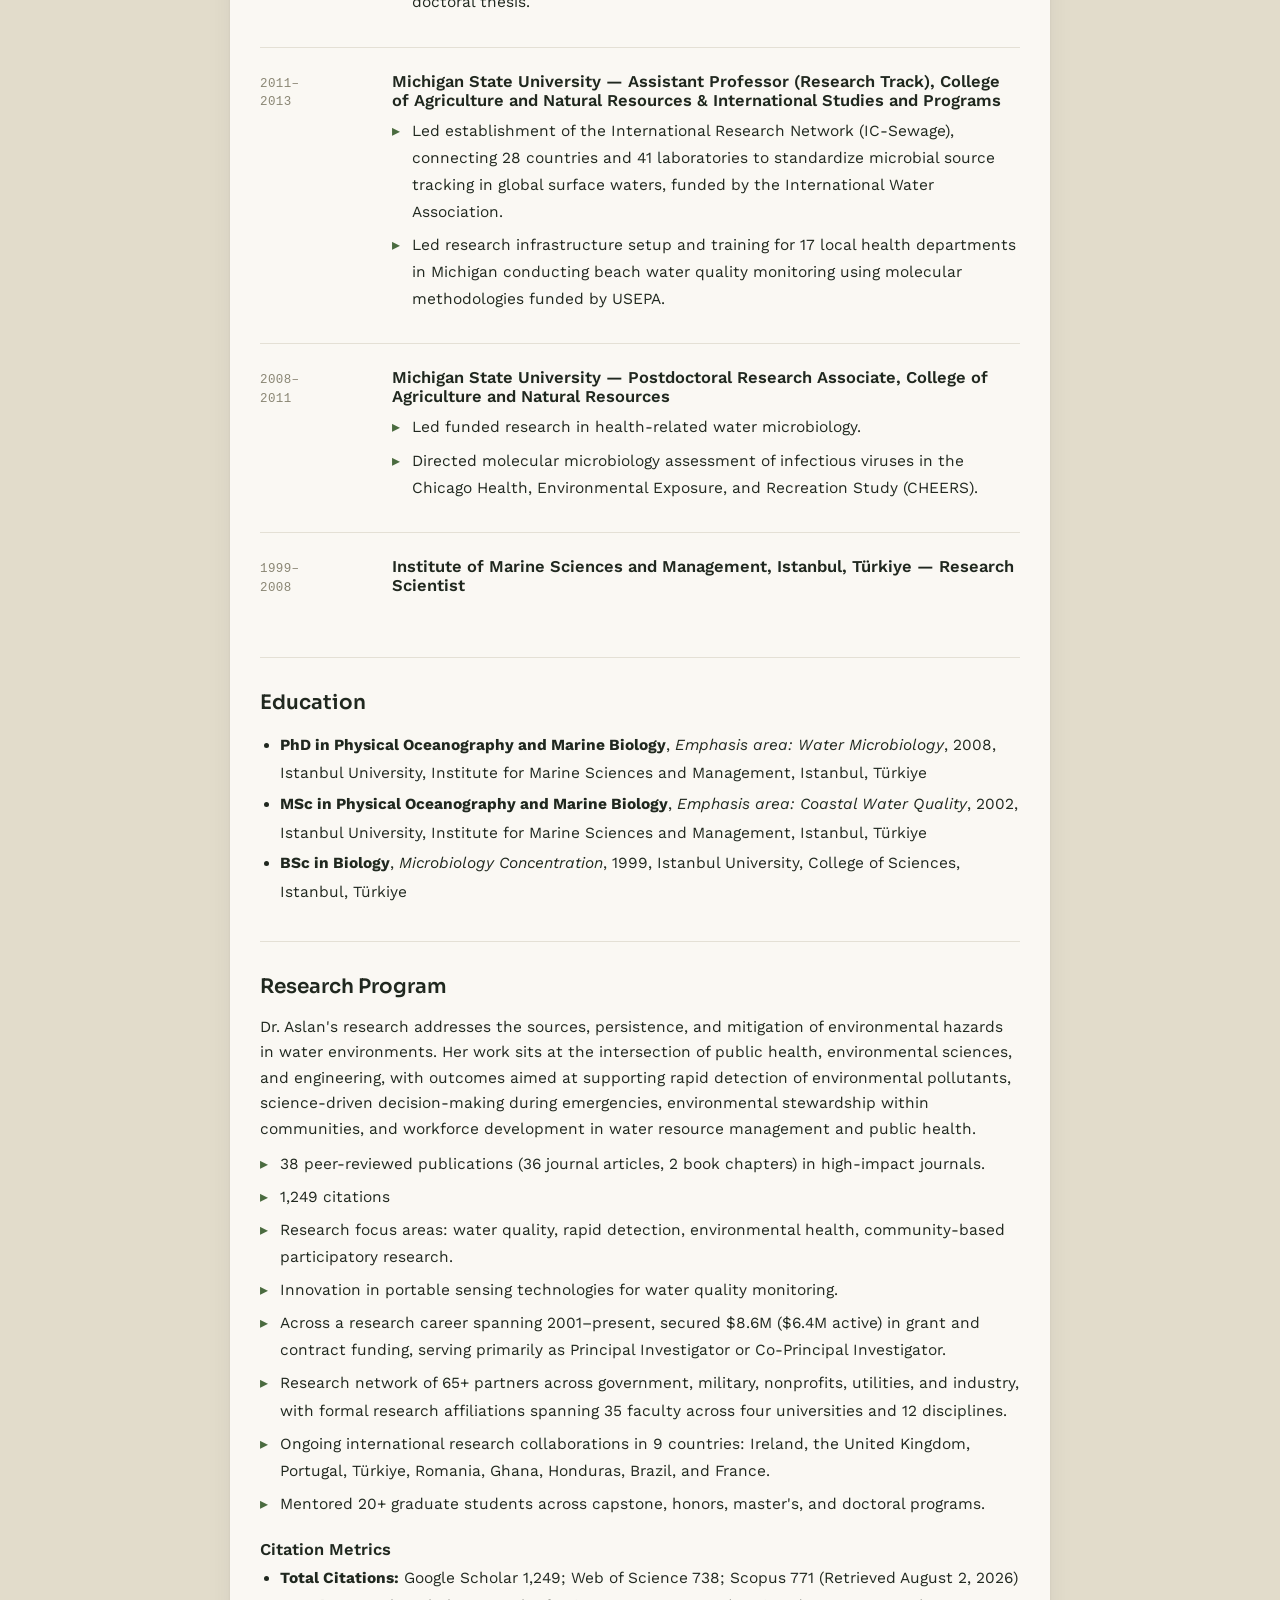
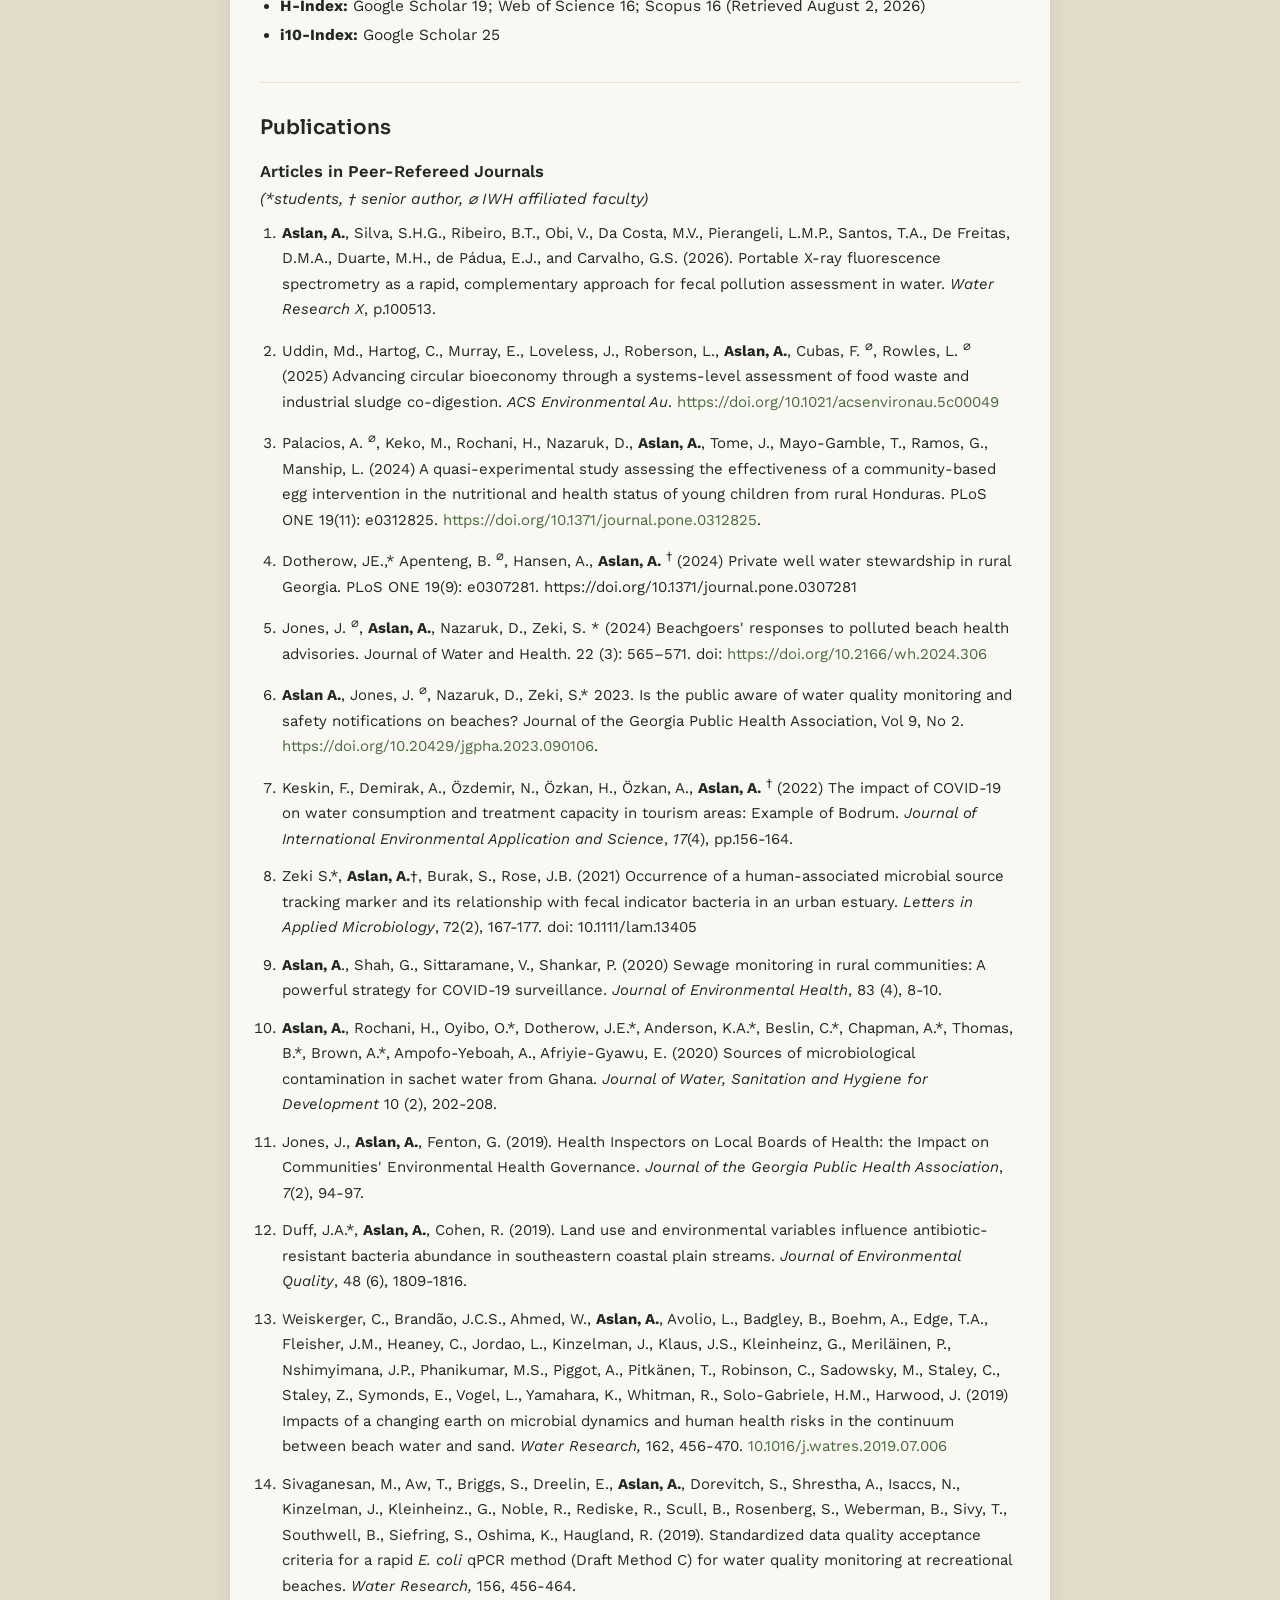
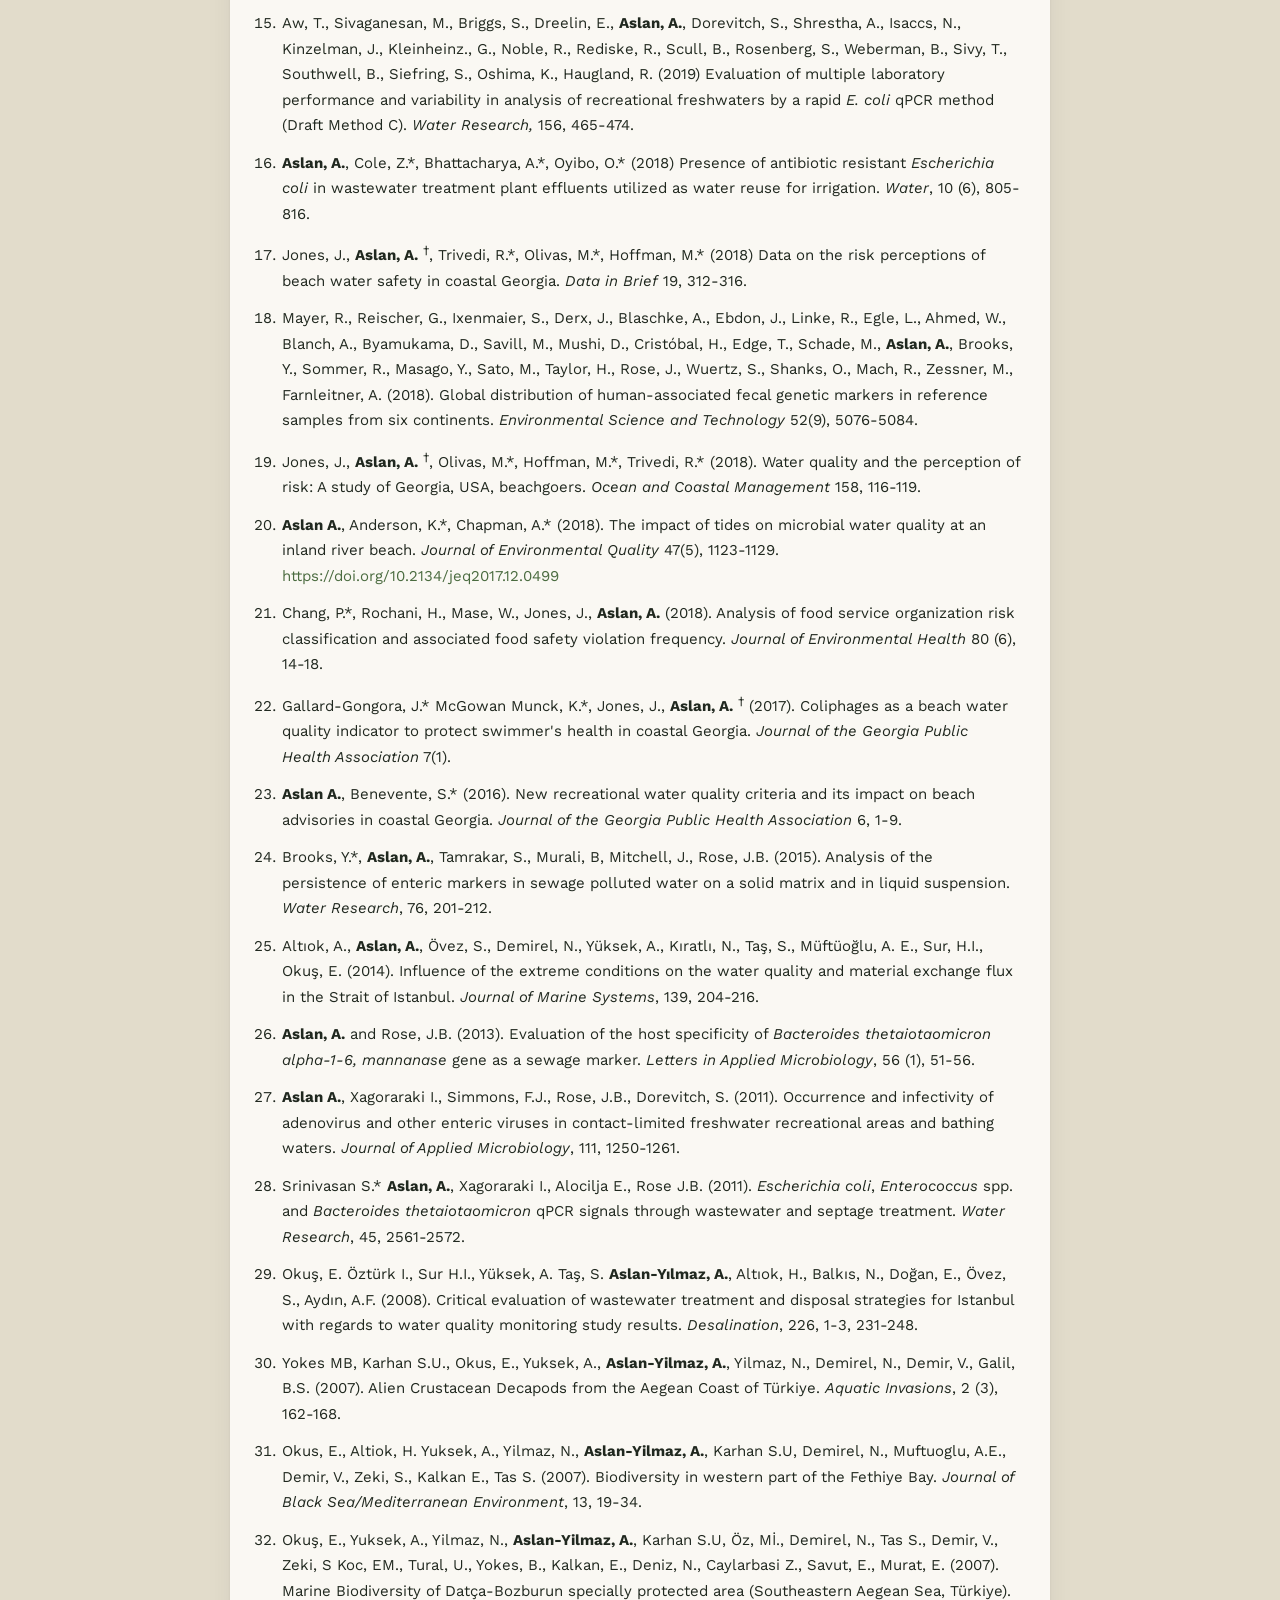
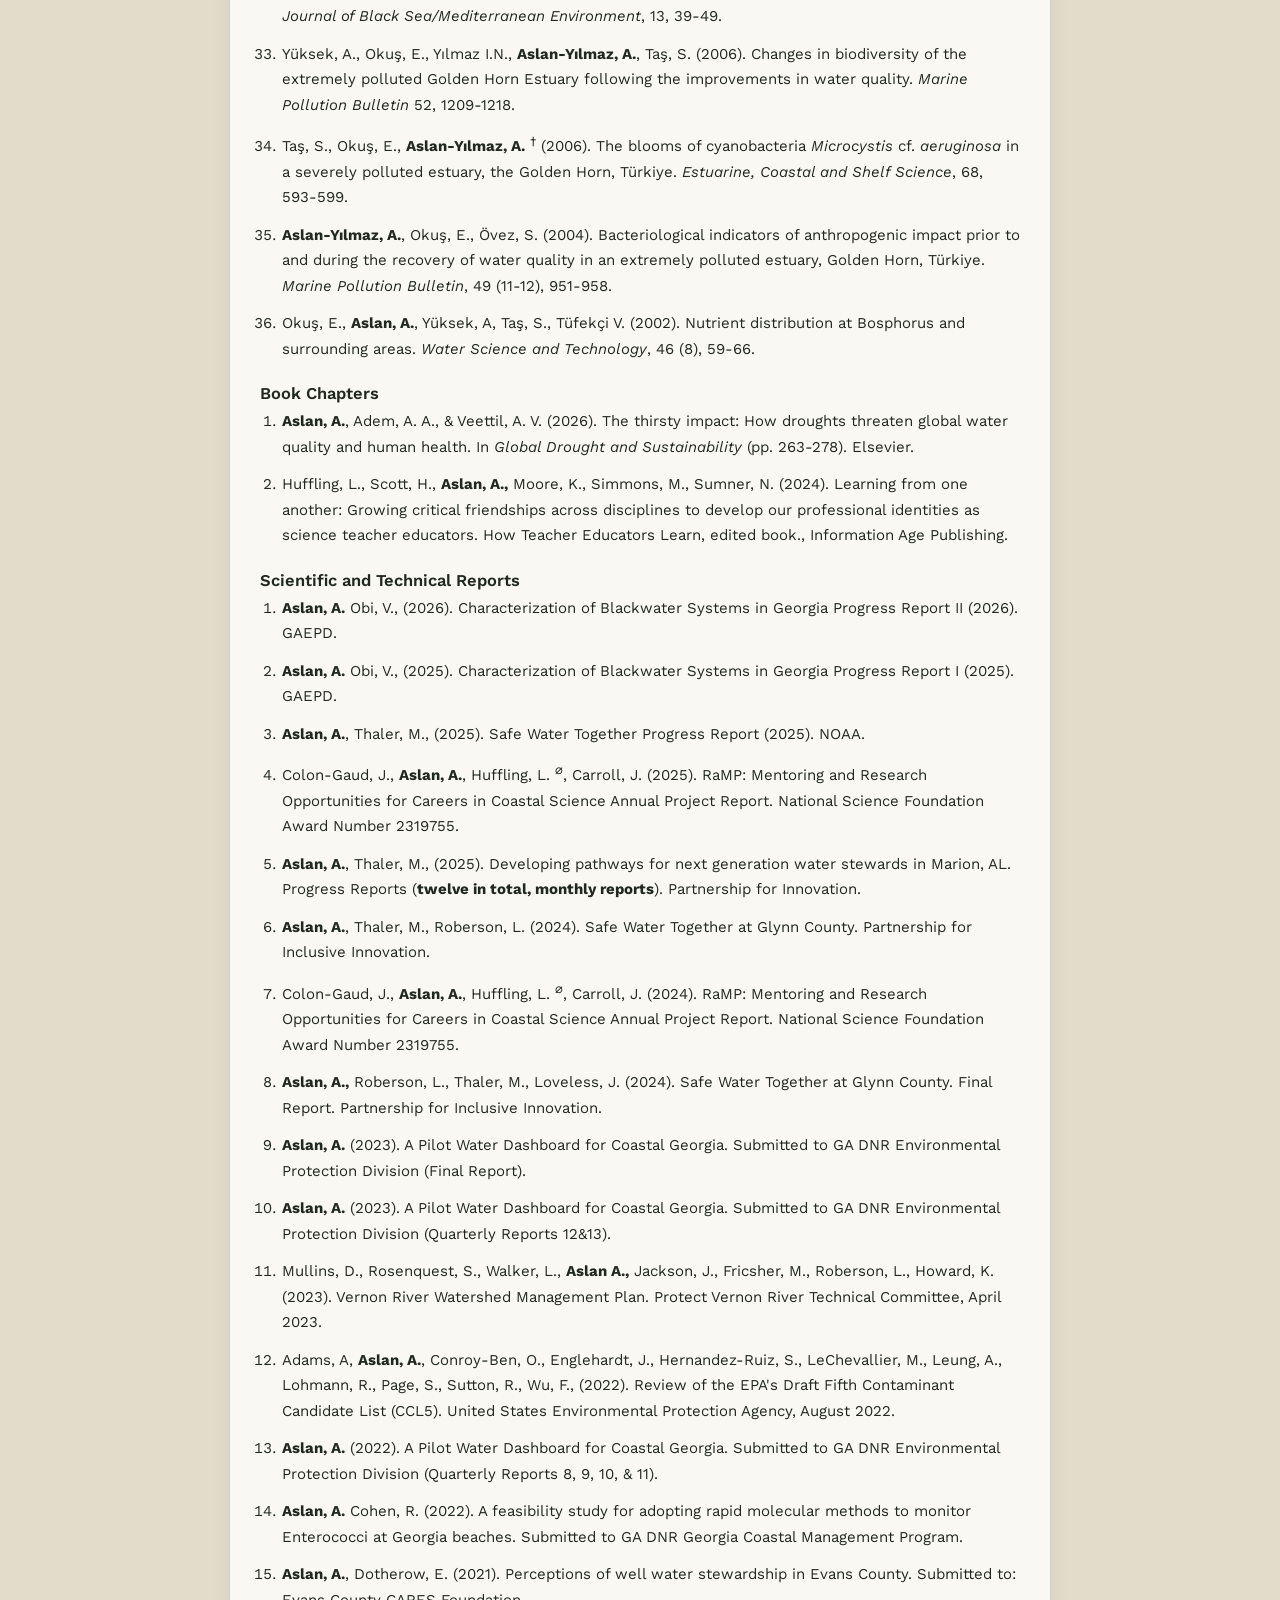
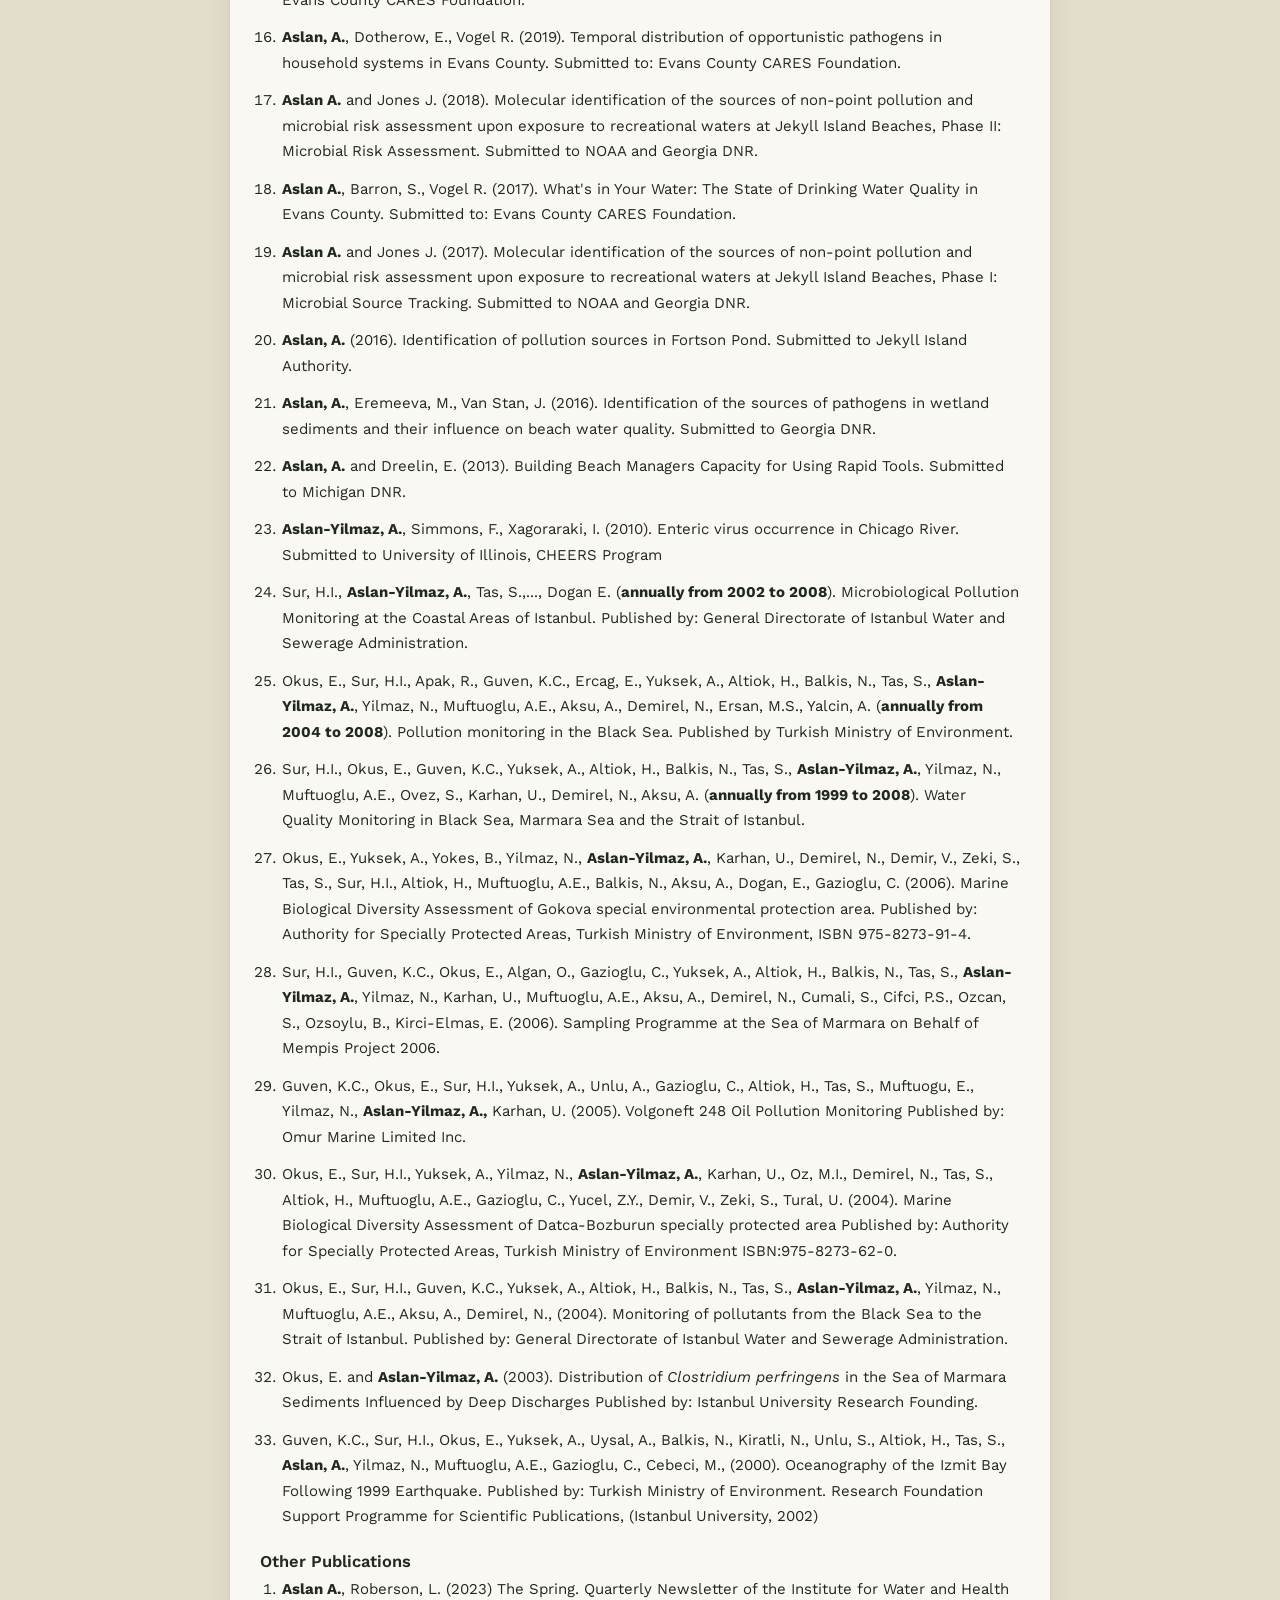
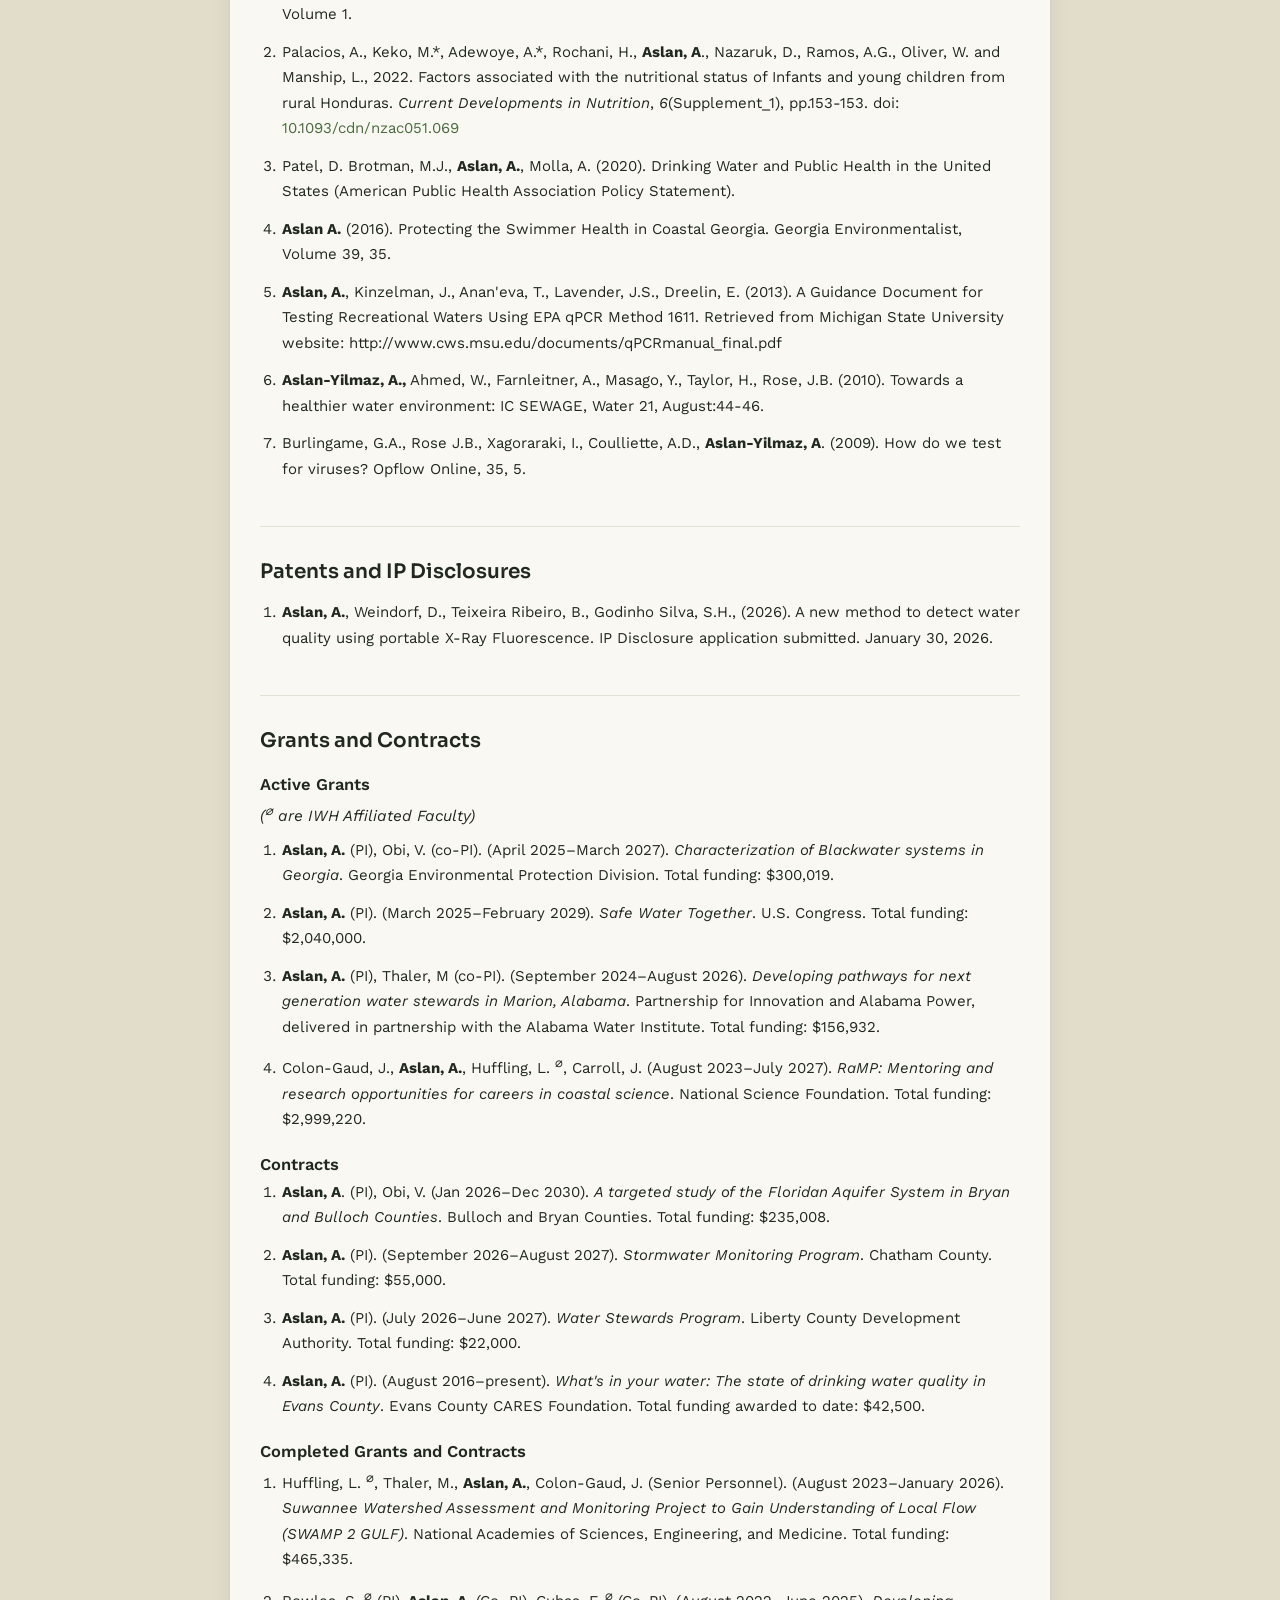
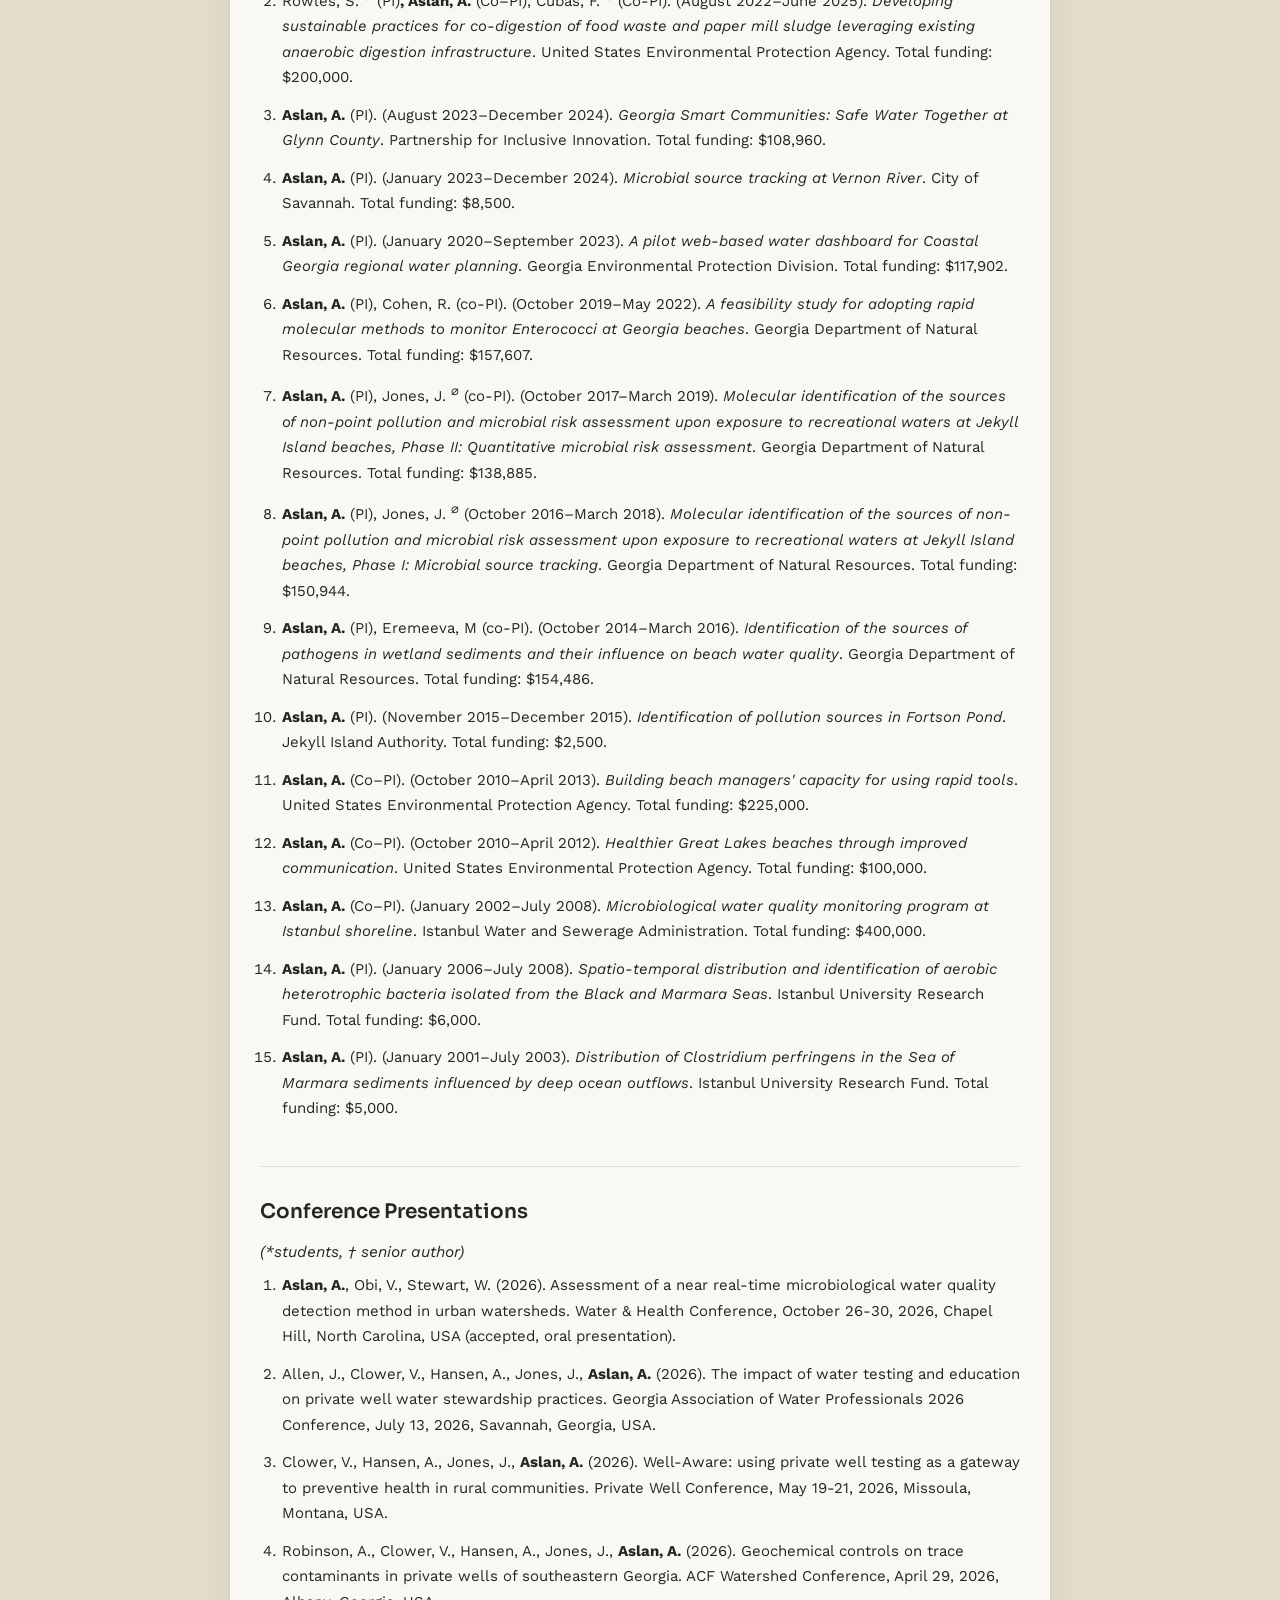
==== commit 06a045b2: "Remove Pending / Submitted Proposals section from CV Co-Authored-By: Claude Sonnet 5 <noreply@anthro" ====
--- a/cv.html
+++ b/cv.html
@@ -333,12 +333,6 @@
 <li><strong>Aslan, A.</strong> (PI). (September 2026–August 2027). <em>Stormwater Monitoring Program</em>. Chatham County. Total funding: $55,000.</li>
 <li><strong>Aslan, A.</strong> (PI). (July 2026–June 2027). <em>Water Stewards Program</em>. Liberty County Development Authority. Total funding: $22,000.</li>
 <li><strong>Aslan, A.</strong> (PI). (August 2016–present). <em>What's in your water: The state of drinking water quality in Evans County</em>. Evans County CARES Foundation. Total funding awarded to date: $42,500.</li>
-</ol>
-    <h3>Pending / Submitted Proposals</h3>
-    <ol class="pub-numbered">
-<li><strong>Aslan, A.</strong> (PI). Submitted October 2025. <em>Advancing Onsite Water Remediation and Circular Agriculture Through Algal Turf Scrubber Technology</em>. USDA NIFA, Agriculture and Food Research Initiative (AFRI). Requested: $649,227 (pending).</li>
-<li><strong>Aslan, A.</strong>, with USGS scientists in Atlanta. Partnered on a Water Resources Research Act 104(g) proposal addressing saltwater intrusion in the Floridan Aquifer and surficial aquifers. Requested: $598,594 (not funded); now being adapted for submission to NSF's WaLTZ program.</li>
-<li><strong>Aslan, A.</strong> (Co-PI). <em>Real-Time Risk: Enhancing Bathing Water Safety from River to Coast</em>, a five-country Water4All consortium proposal (United States, United Kingdom, France, Portugal, and Ireland) (pending).</li>
 </ol>
     <h3>Completed Grants and Contracts</h3>
     <ol class="pub-numbered">
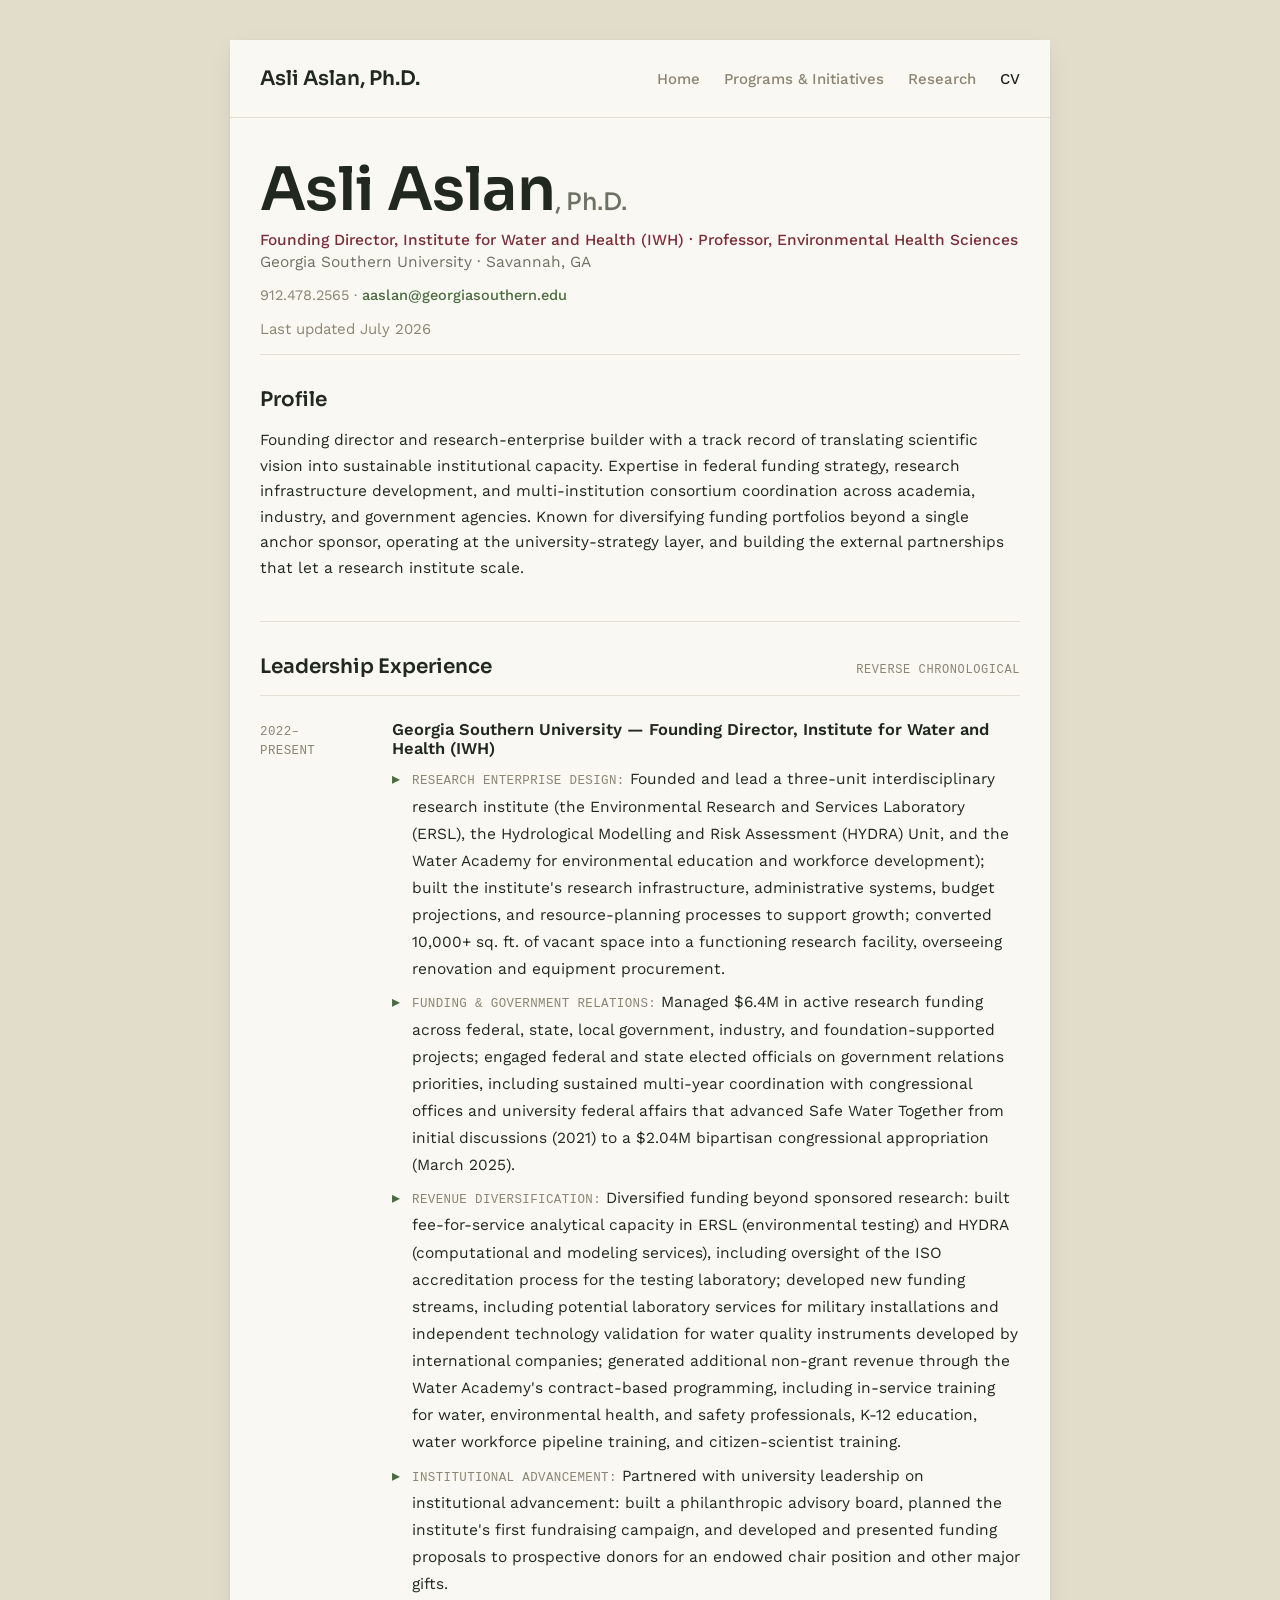
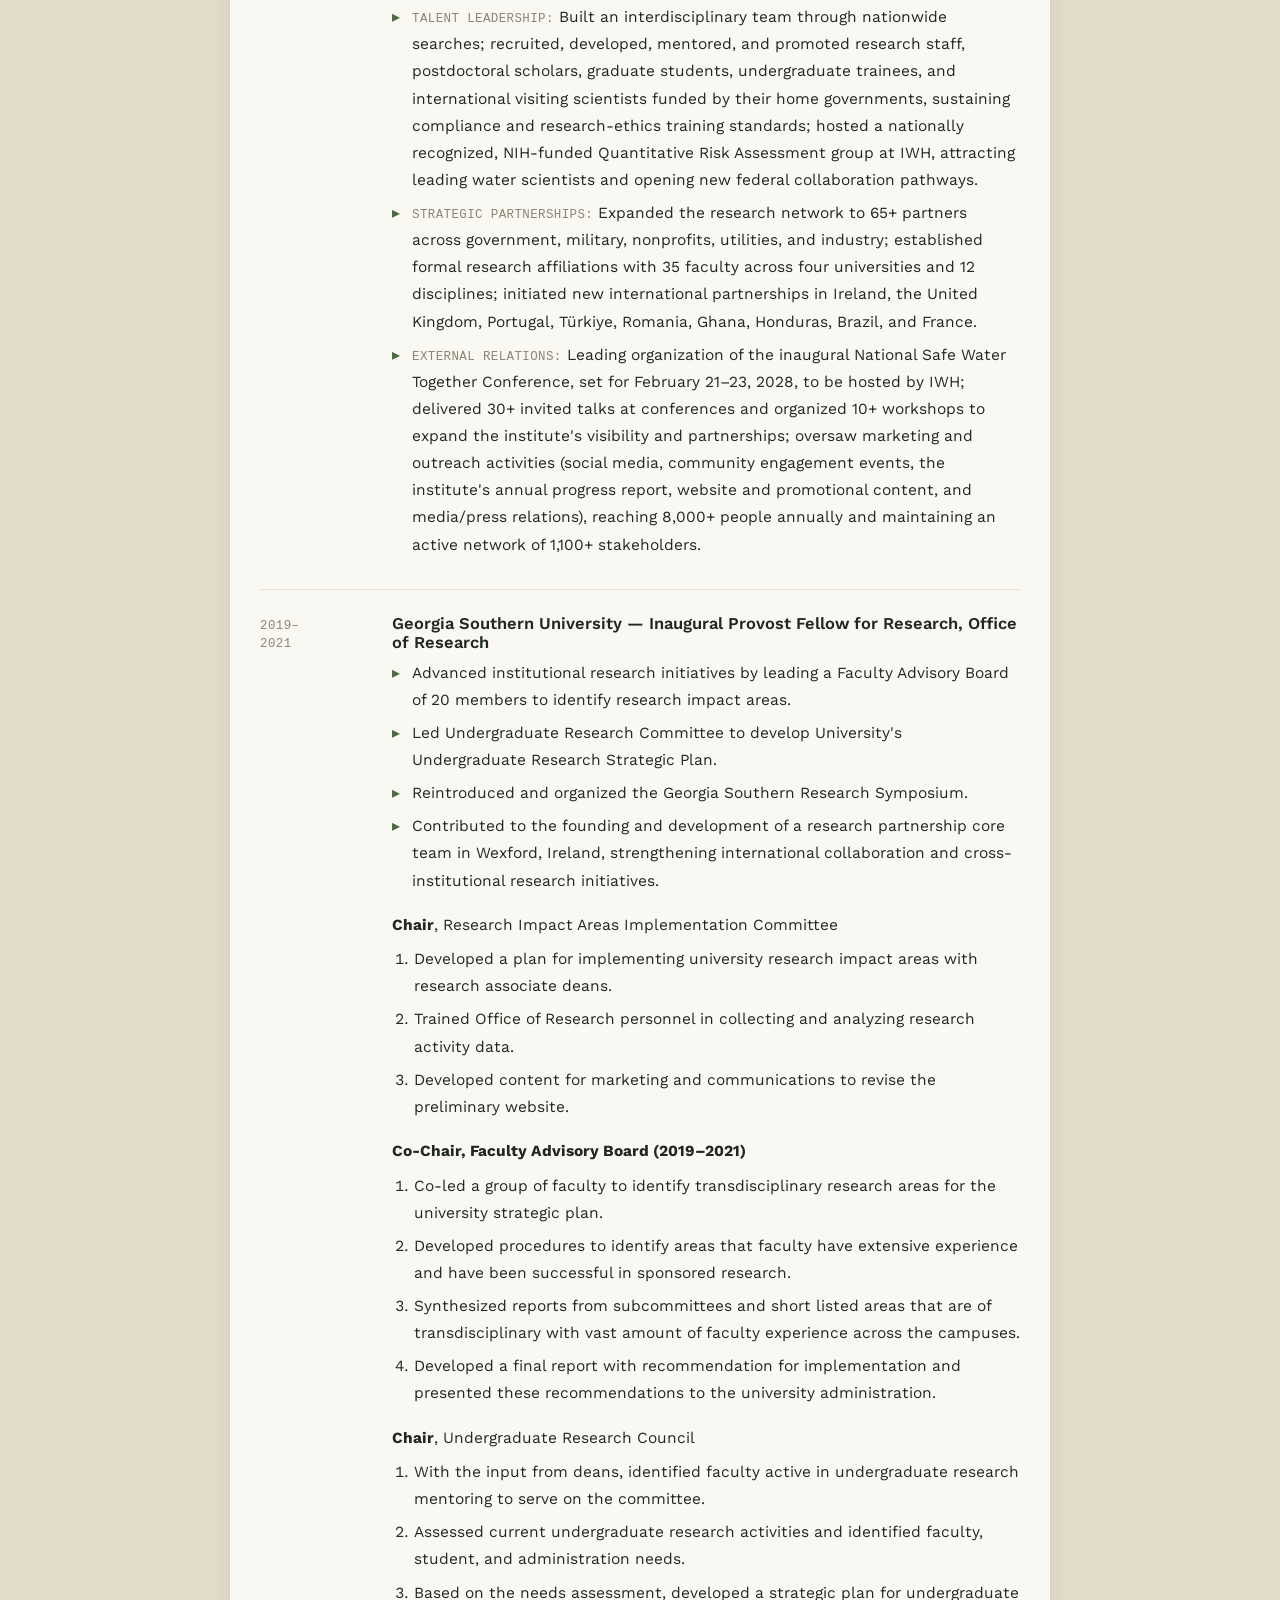
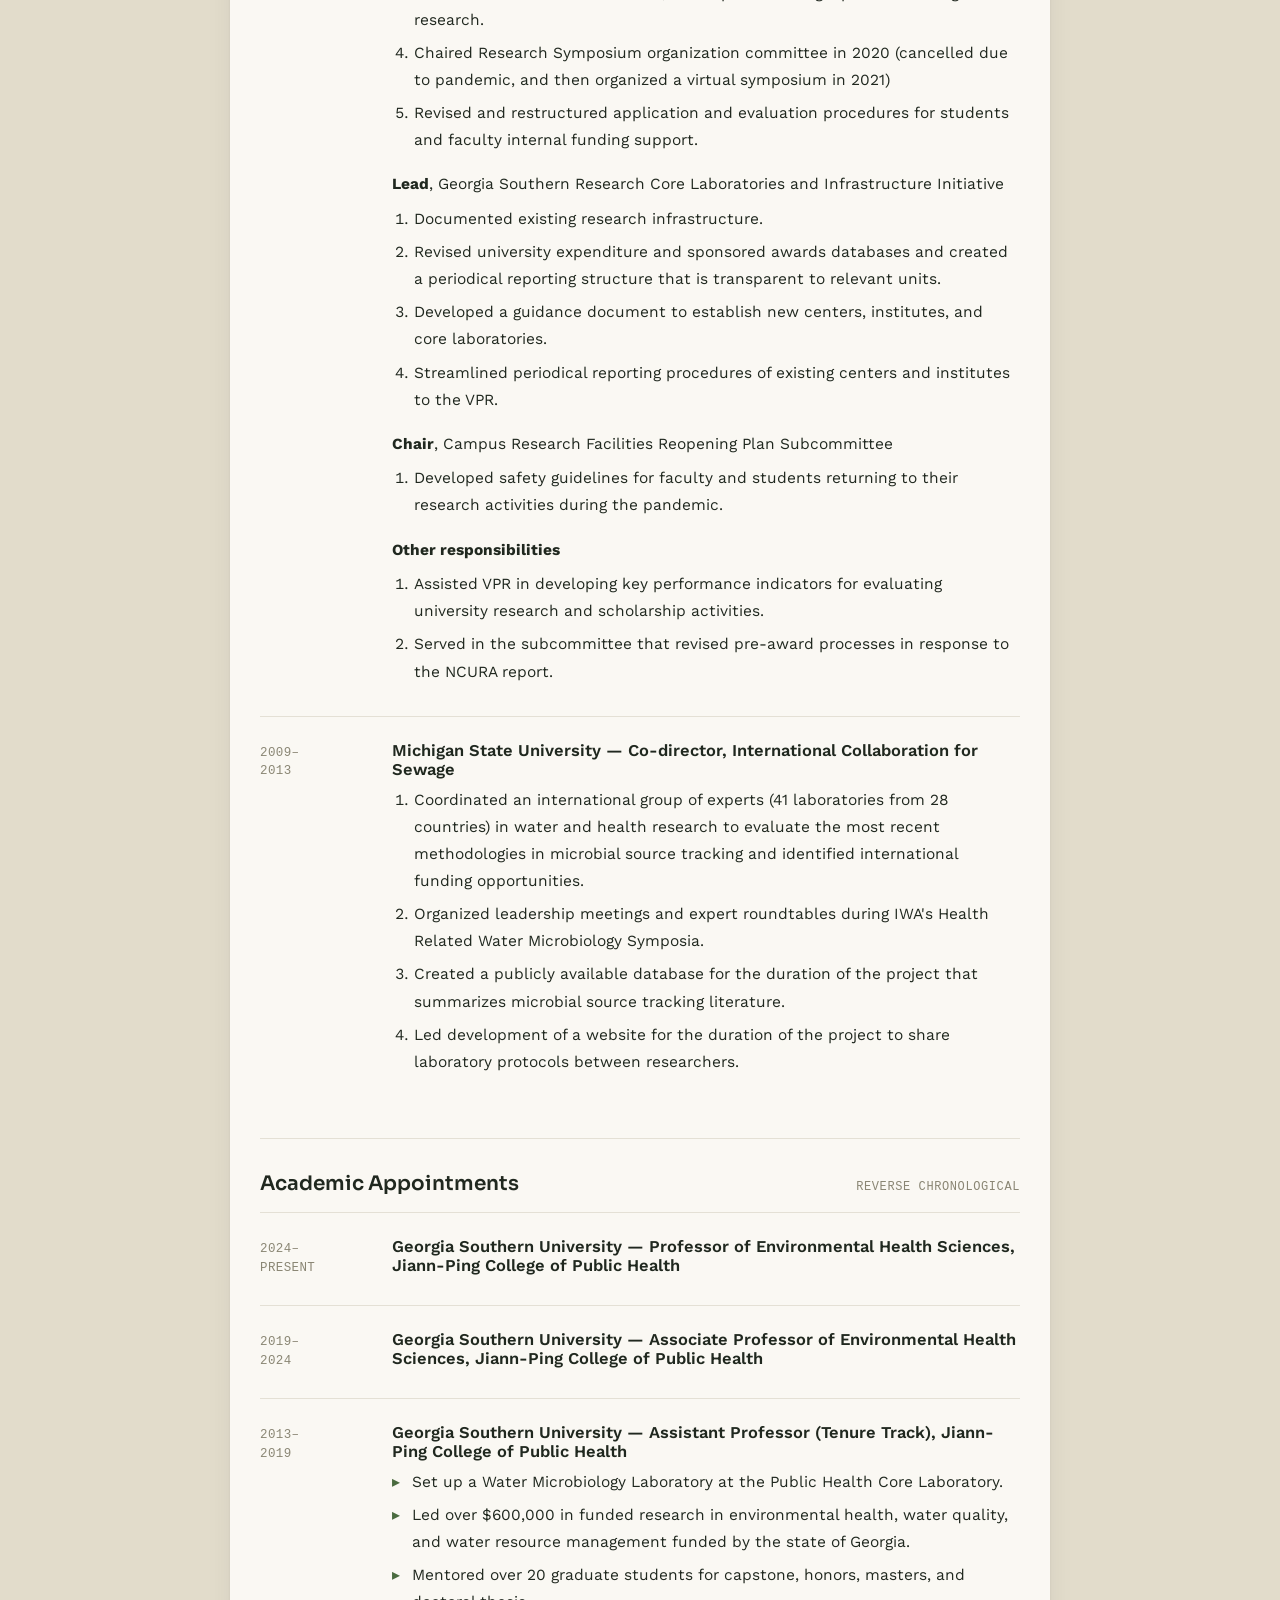
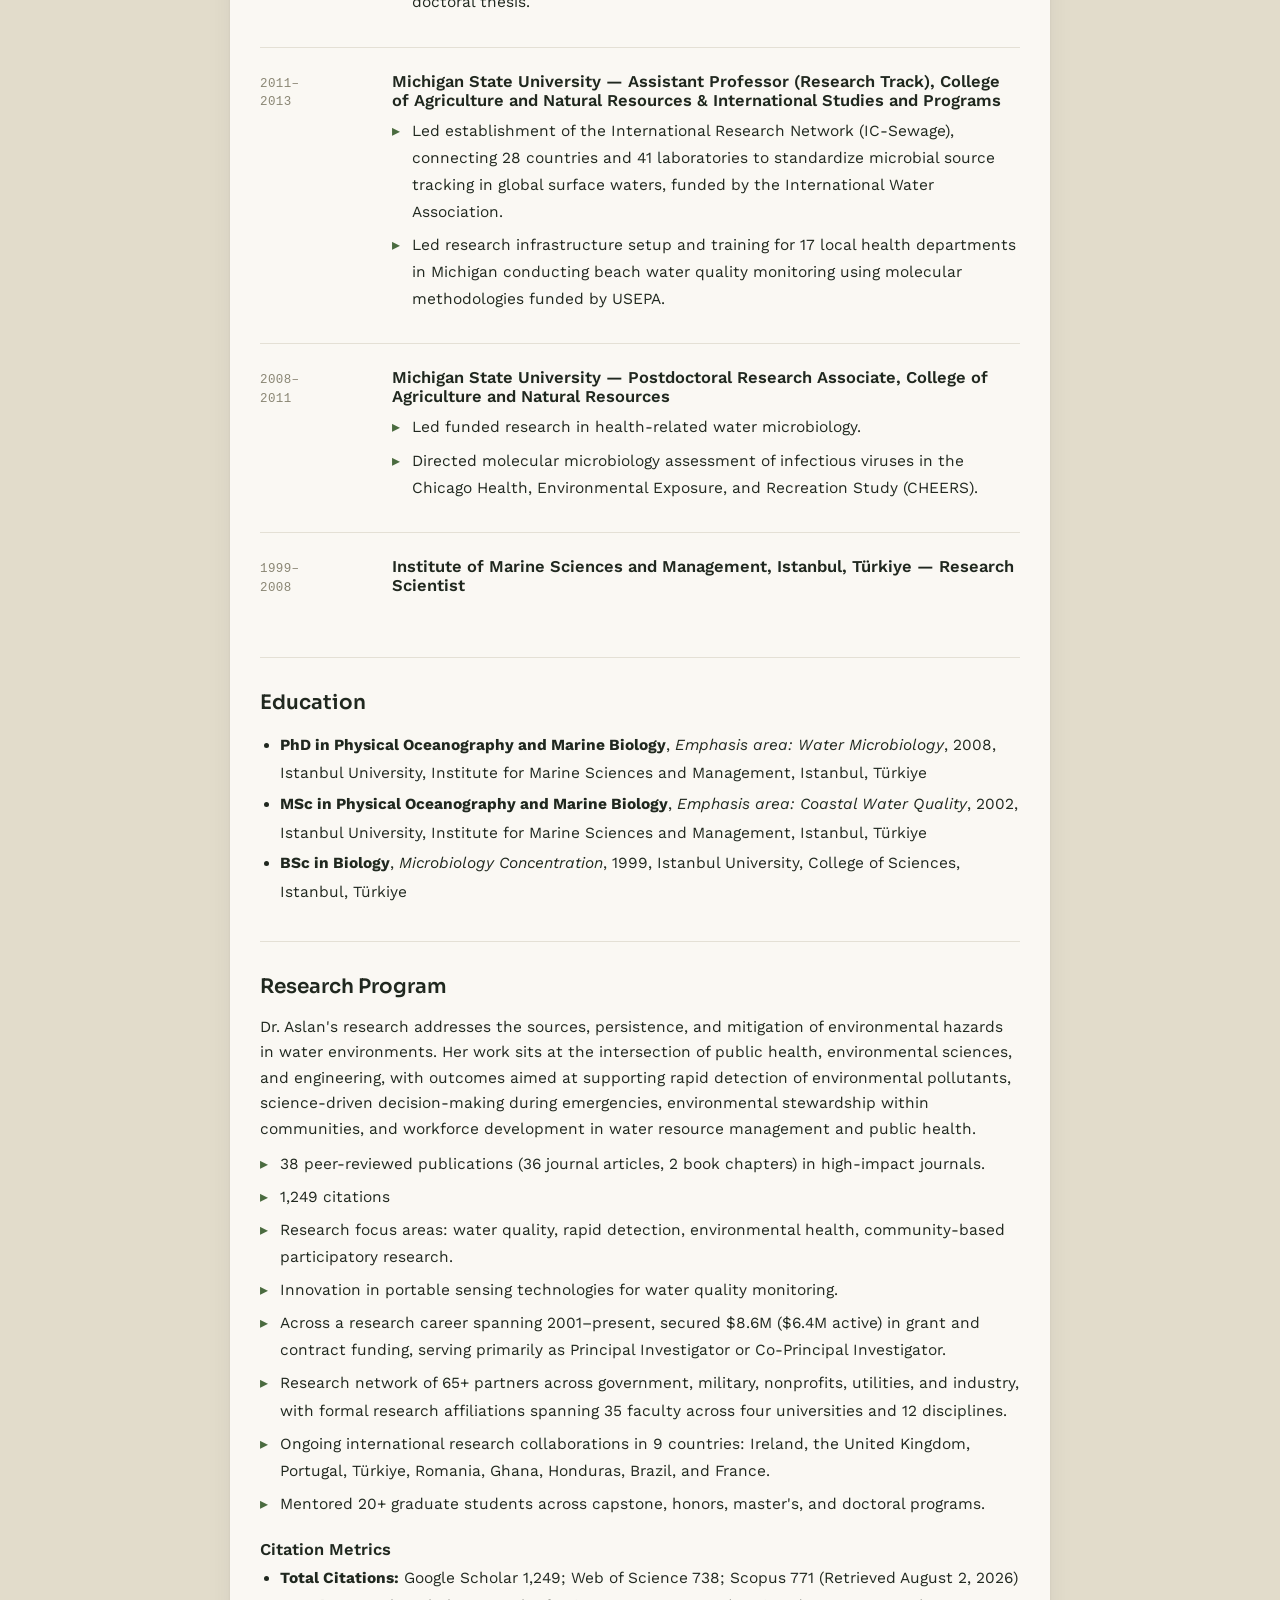
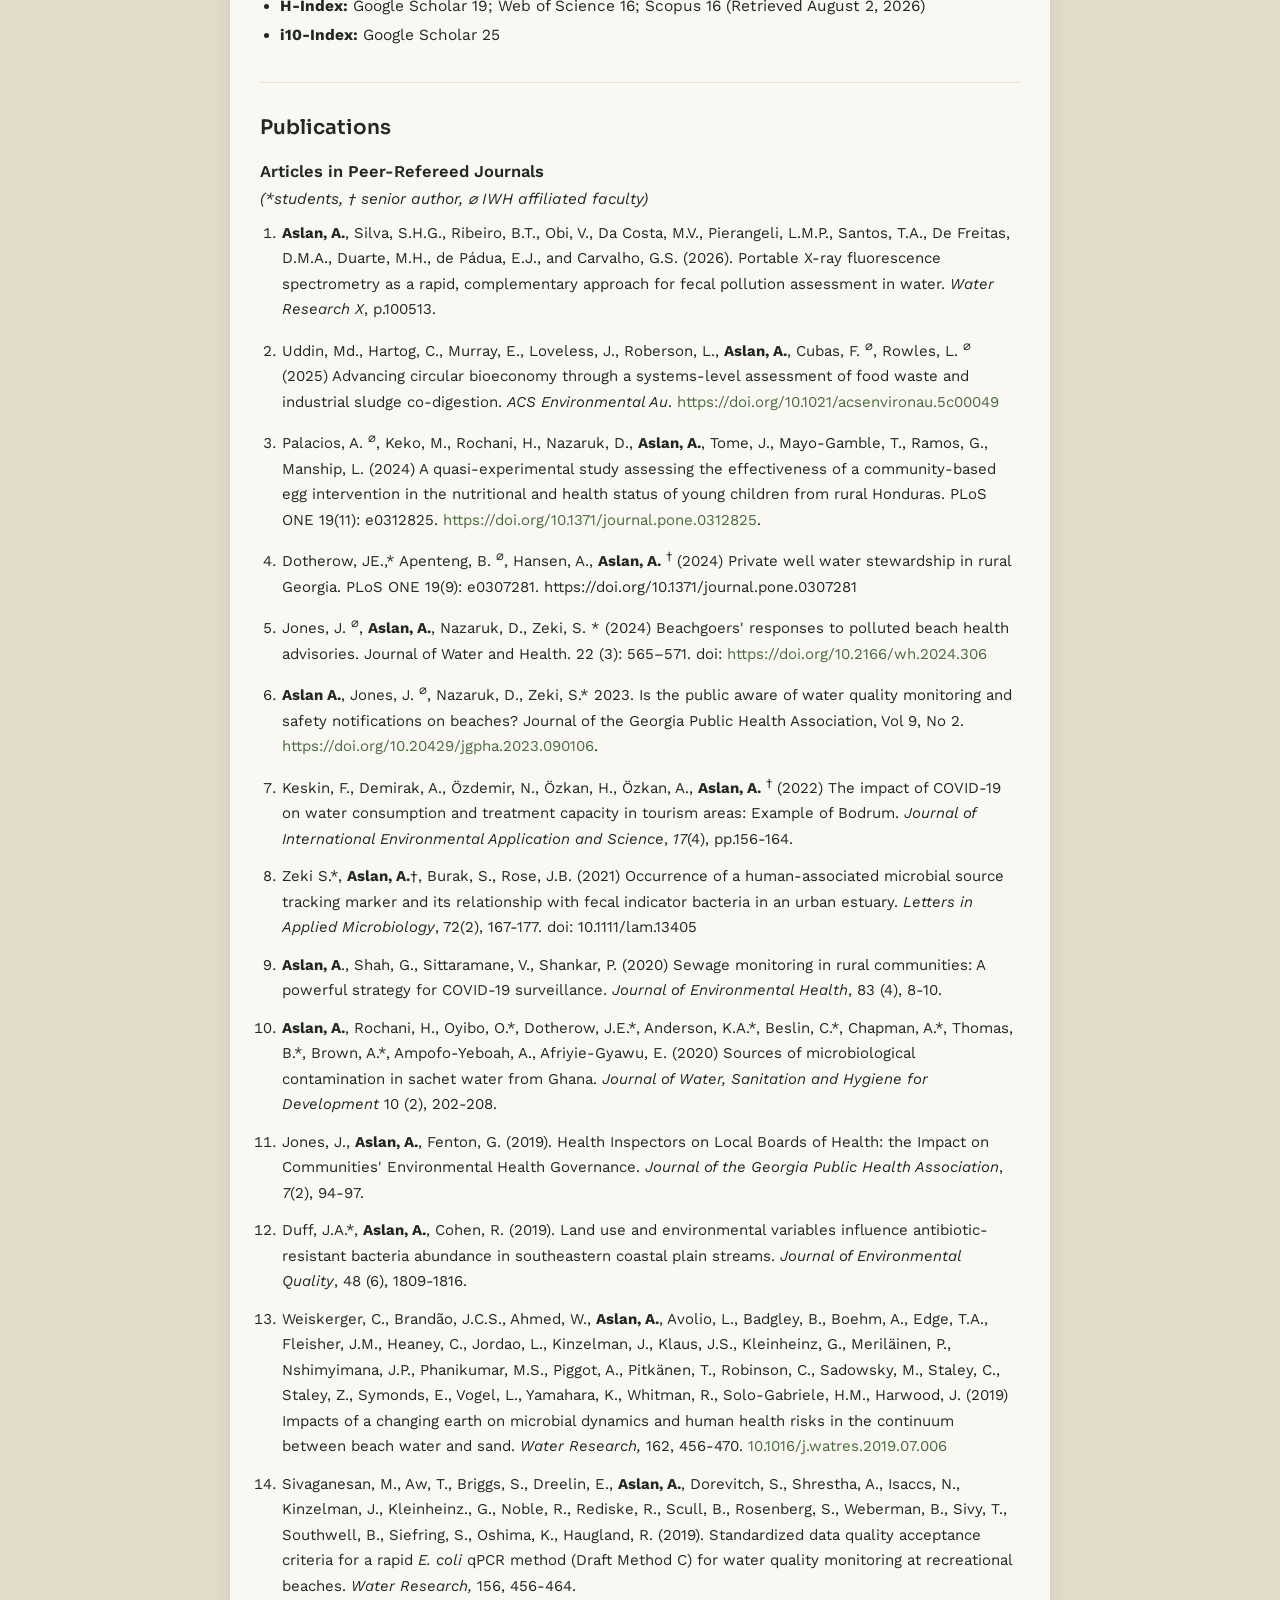
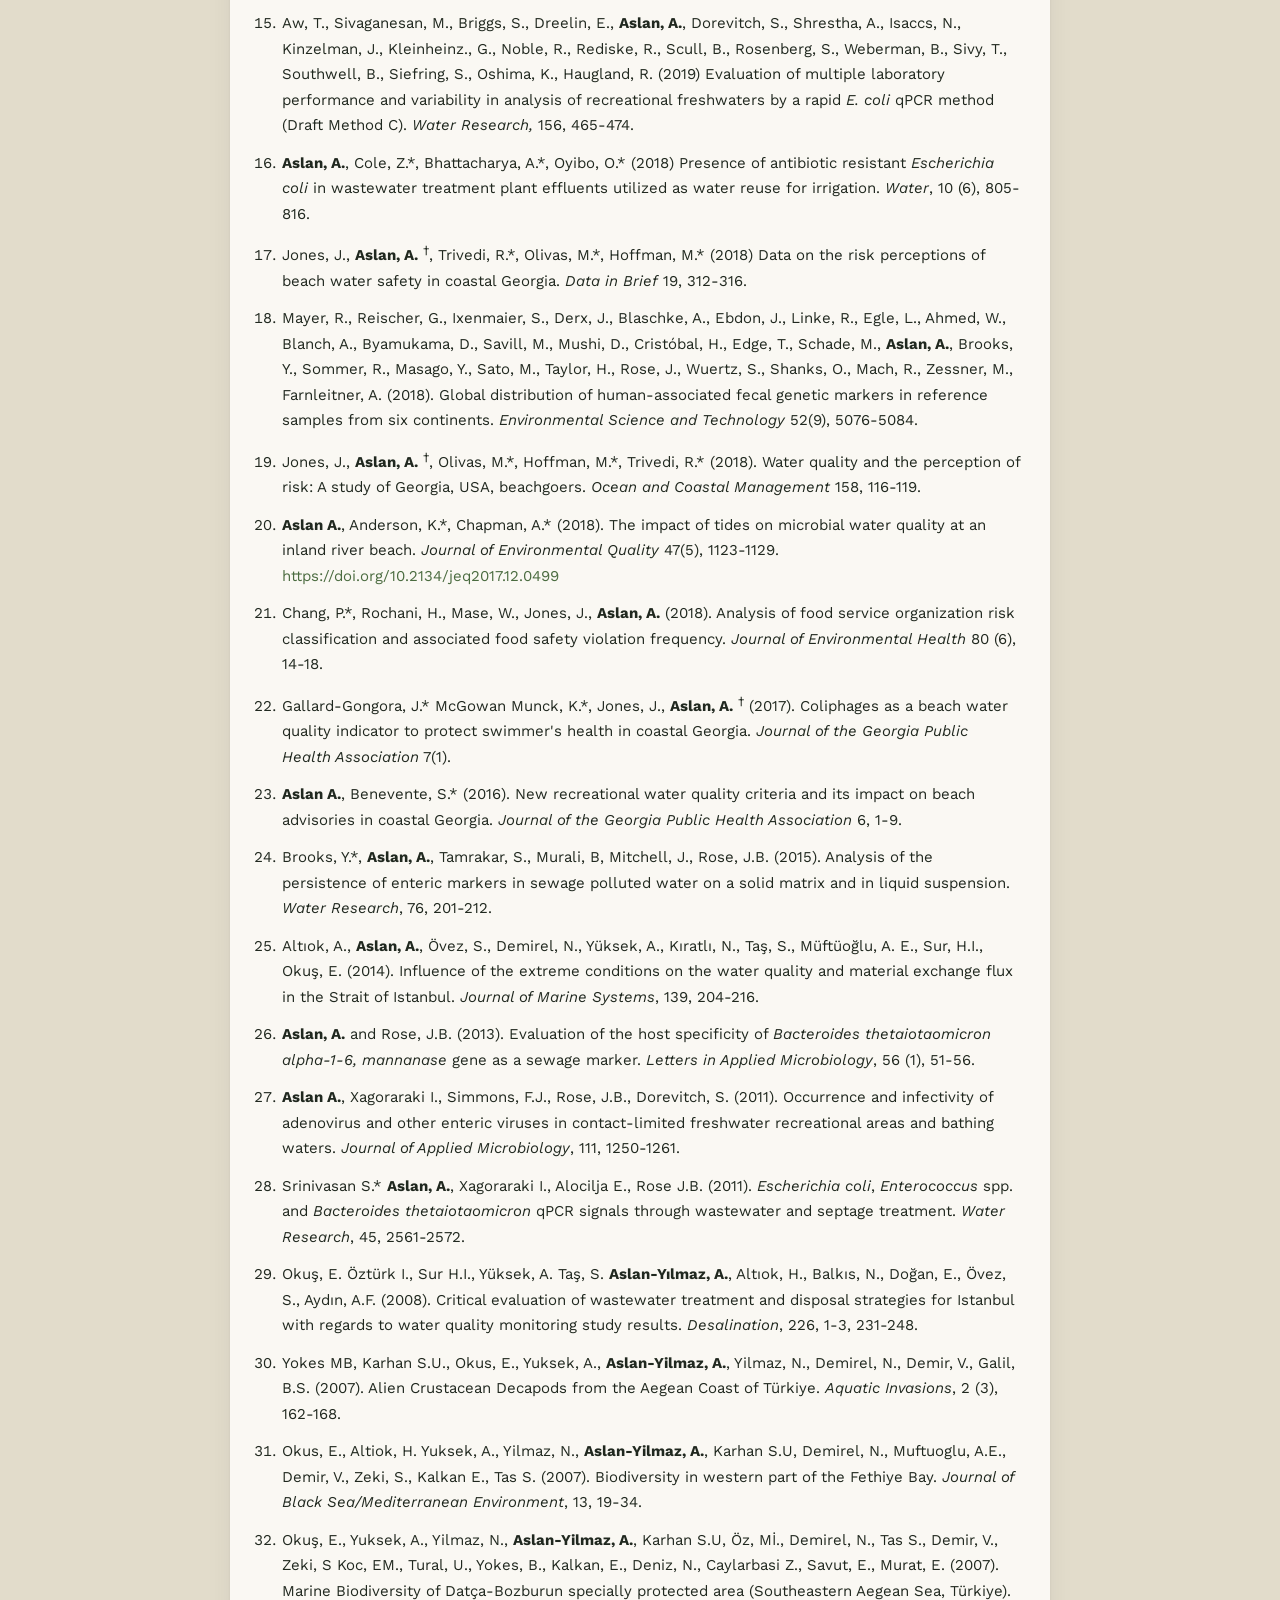
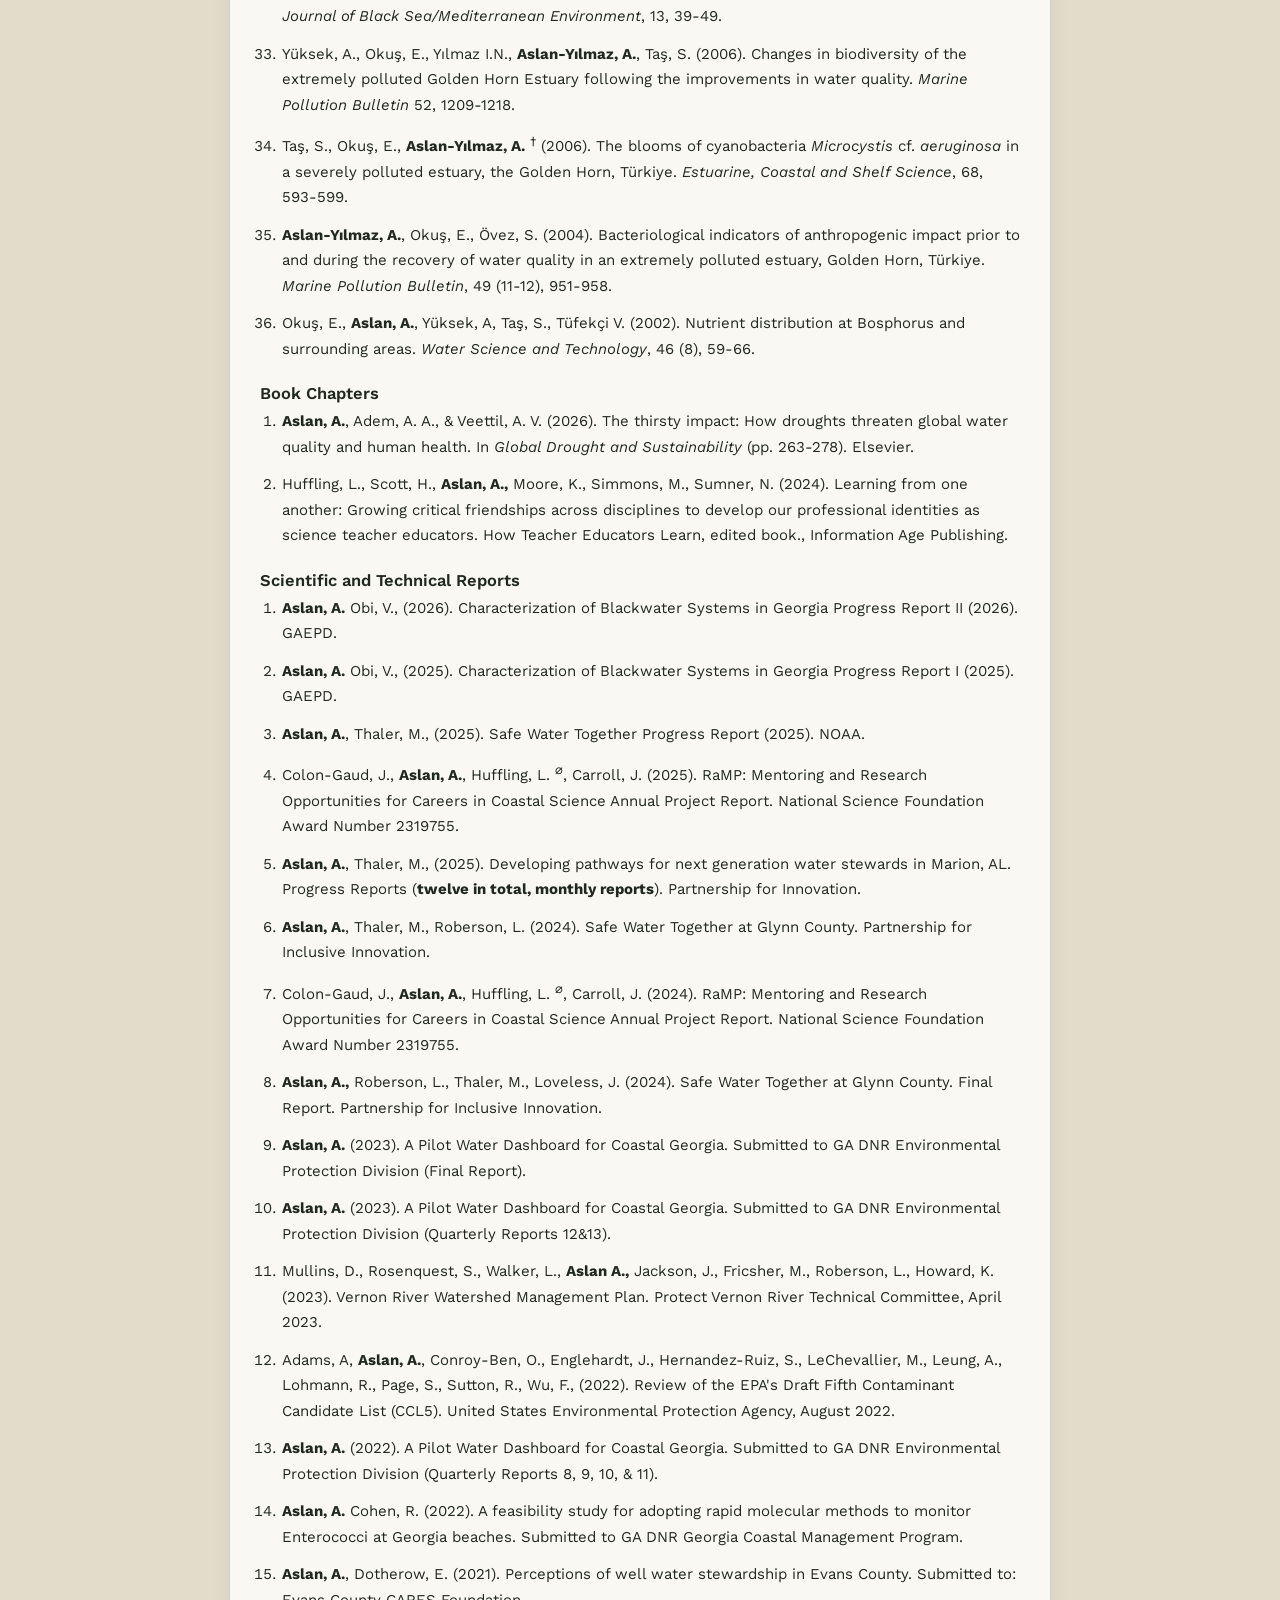
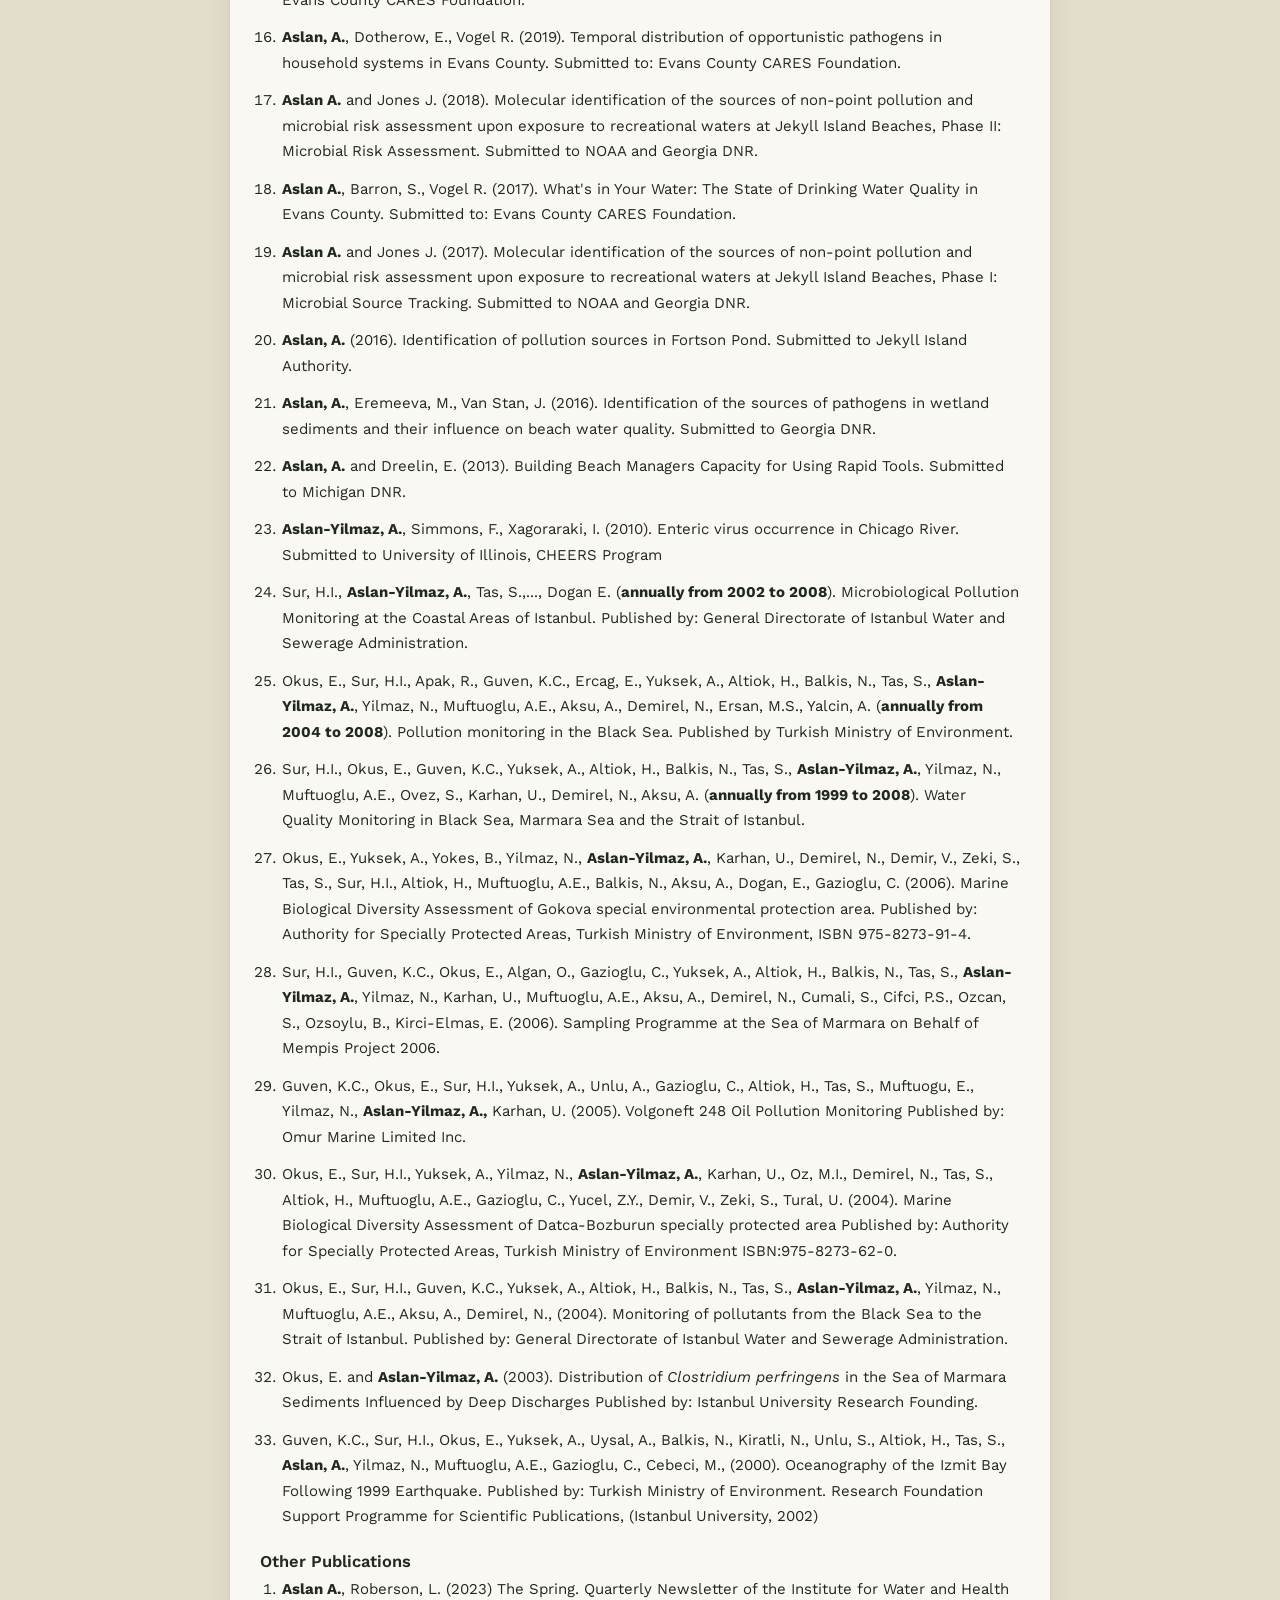
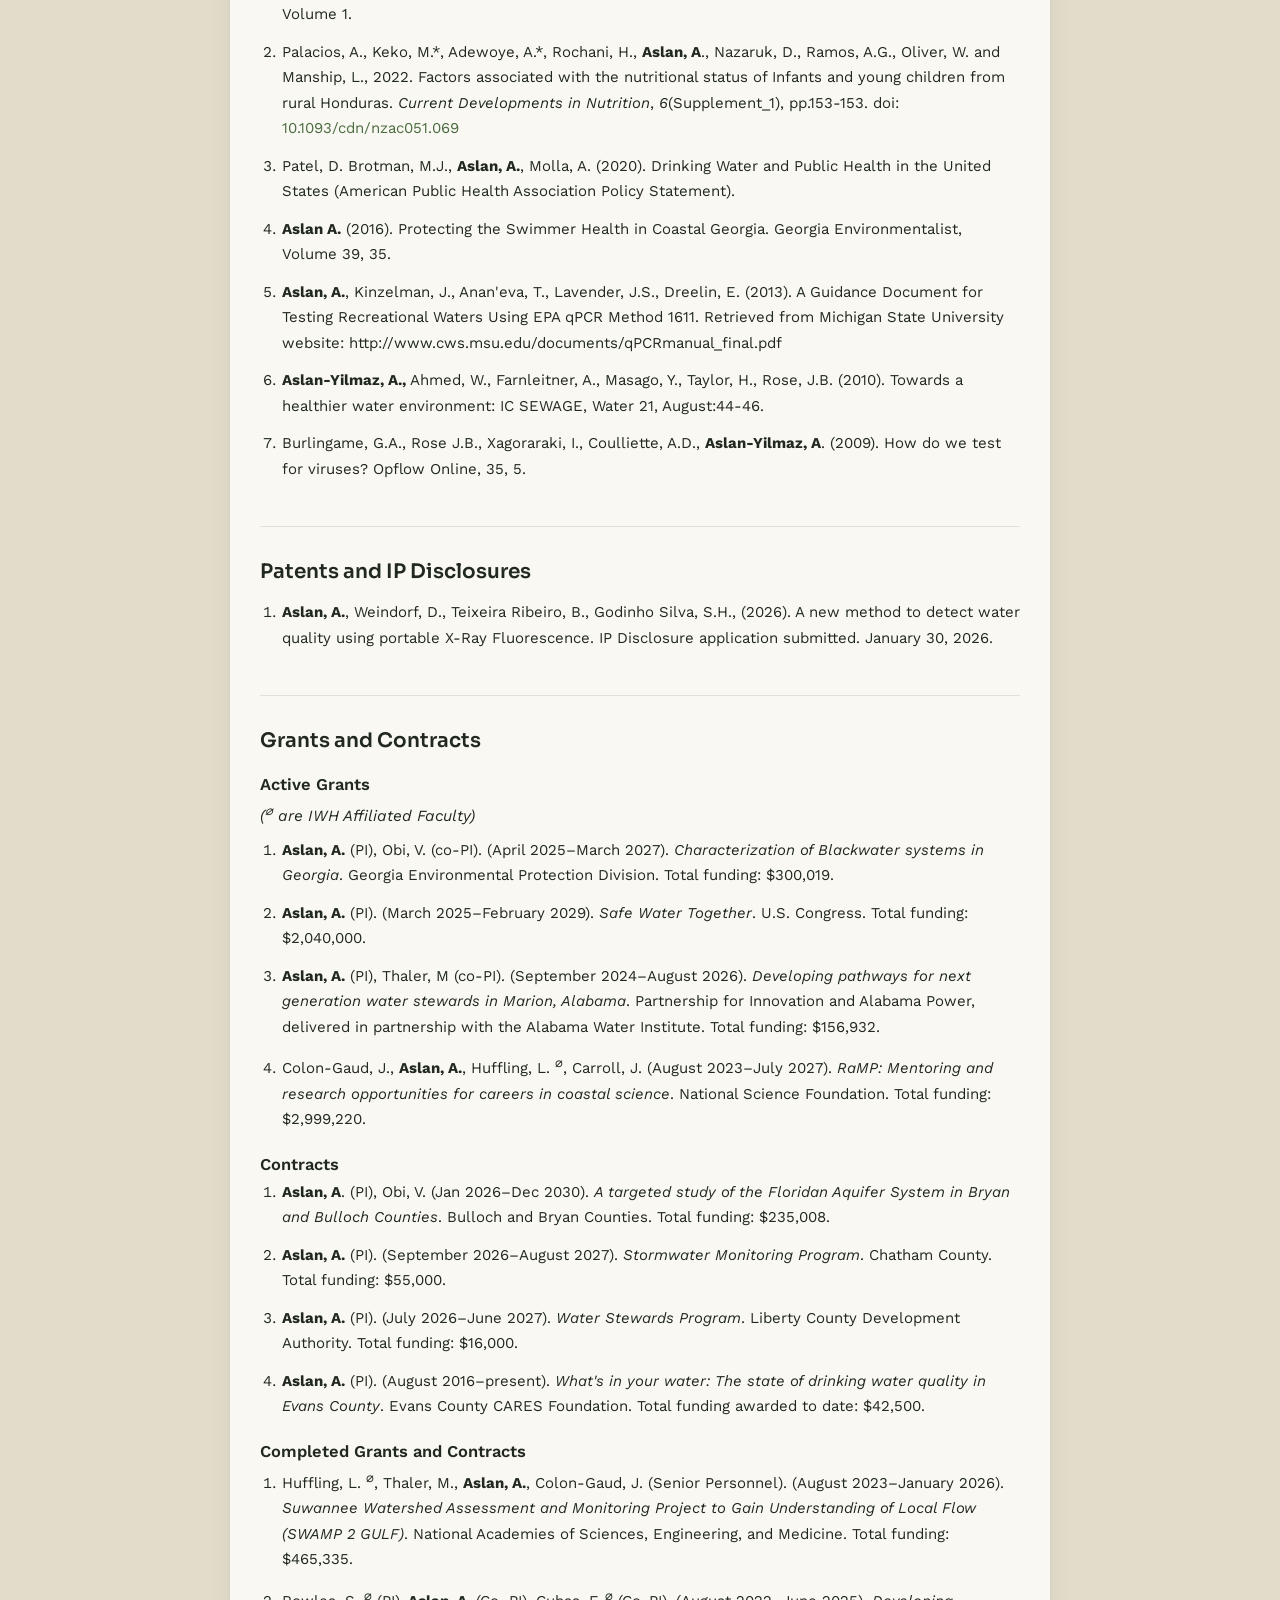
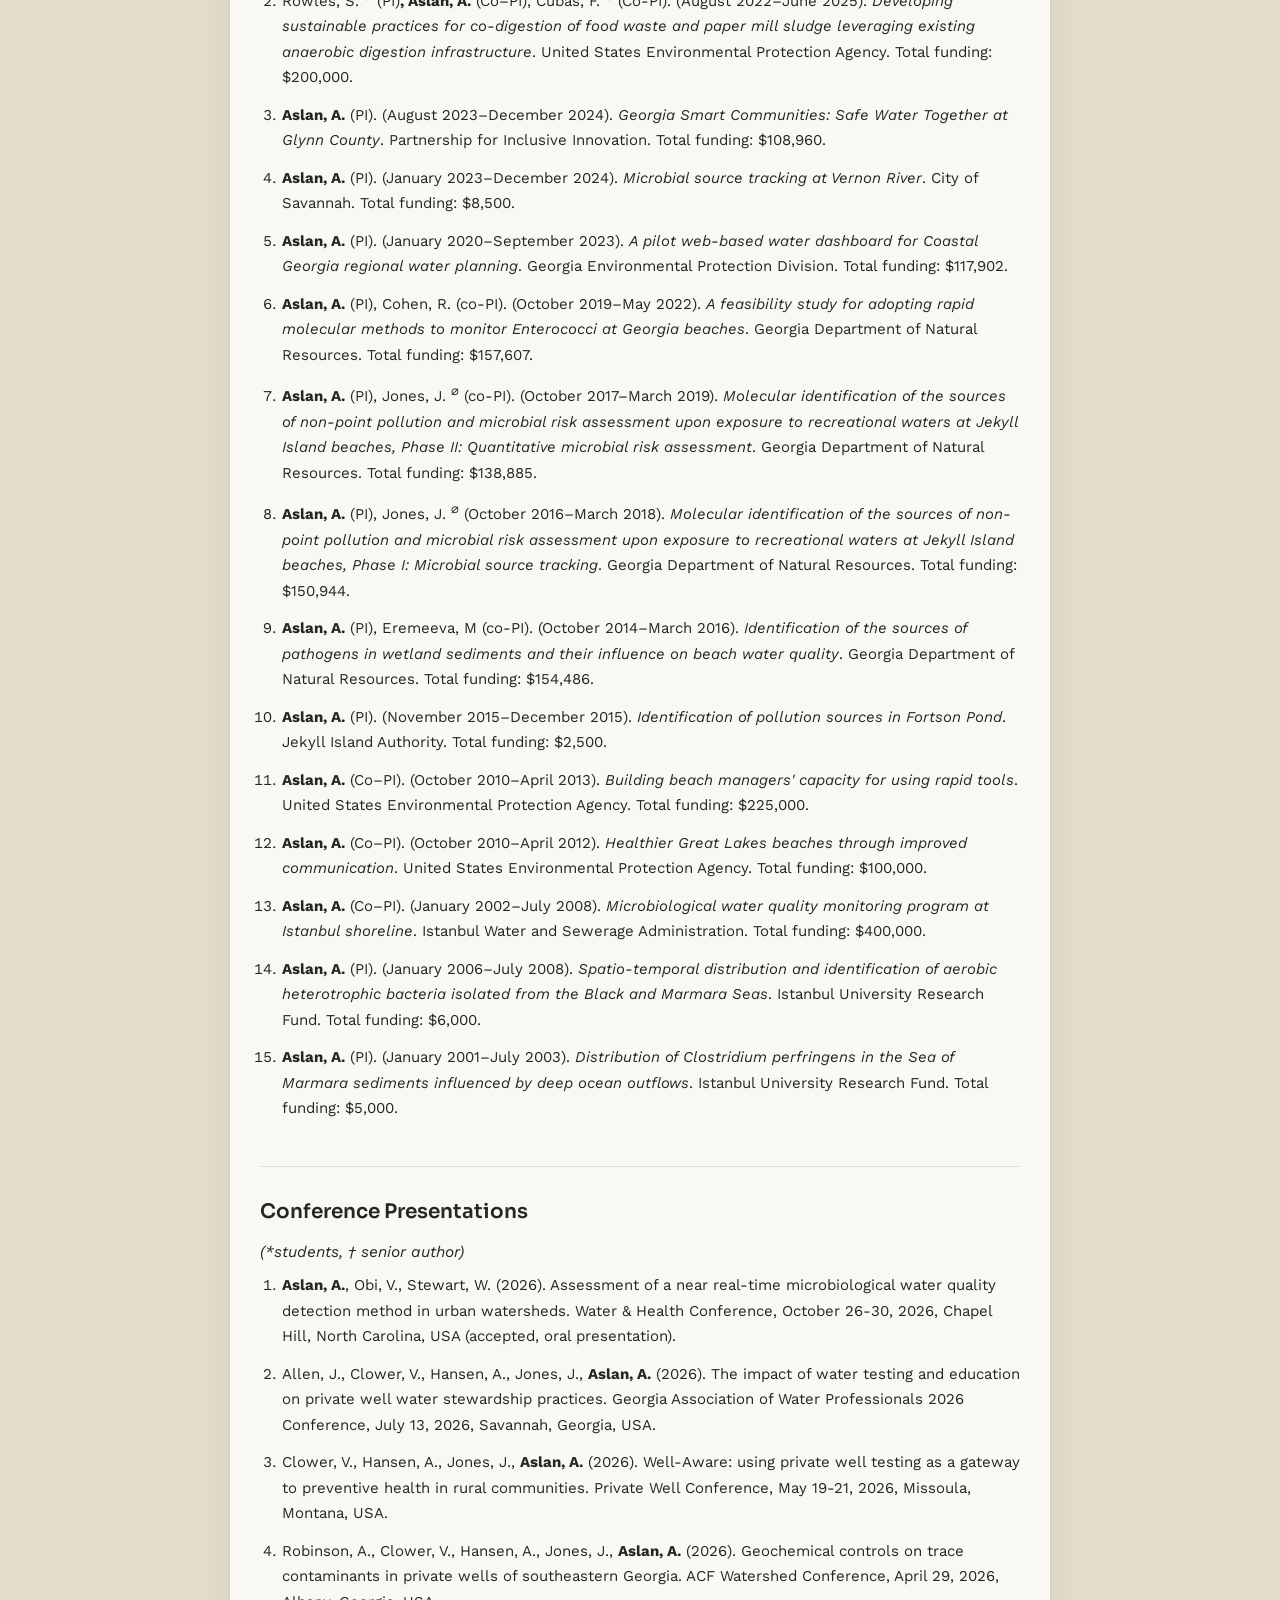
==== commit 5b9ebb8b: "Correct Water Stewards Program funding to $16,000 Co-Authored-By: Claude Sonnet 5 <noreply@anthropic" ====
--- a/cv.html
+++ b/cv.html
@@ -331,7 +331,7 @@
     <ol class="pub-numbered">
 <li><strong>Aslan, A</strong>. (PI), Obi, V. (Jan 2026–Dec 2030). <em>A targeted study of the Floridan Aquifer System in Bryan and Bulloch Counties</em>. Bulloch and Bryan Counties. Total funding: $235,008.</li>
 <li><strong>Aslan, A.</strong> (PI). (September 2026–August 2027). <em>Stormwater Monitoring Program</em>. Chatham County. Total funding: $55,000.</li>
-<li><strong>Aslan, A.</strong> (PI). (July 2026–June 2027). <em>Water Stewards Program</em>. Liberty County Development Authority. Total funding: $22,000.</li>
+<li><strong>Aslan, A.</strong> (PI). (July 2026–June 2027). <em>Water Stewards Program</em>. Liberty County Development Authority. Total funding: $16,000.</li>
 <li><strong>Aslan, A.</strong> (PI). (August 2016–present). <em>What's in your water: The state of drinking water quality in Evans County</em>. Evans County CARES Foundation. Total funding awarded to date: $42,500.</li>
 </ol>
     <h3>Completed Grants and Contracts</h3>
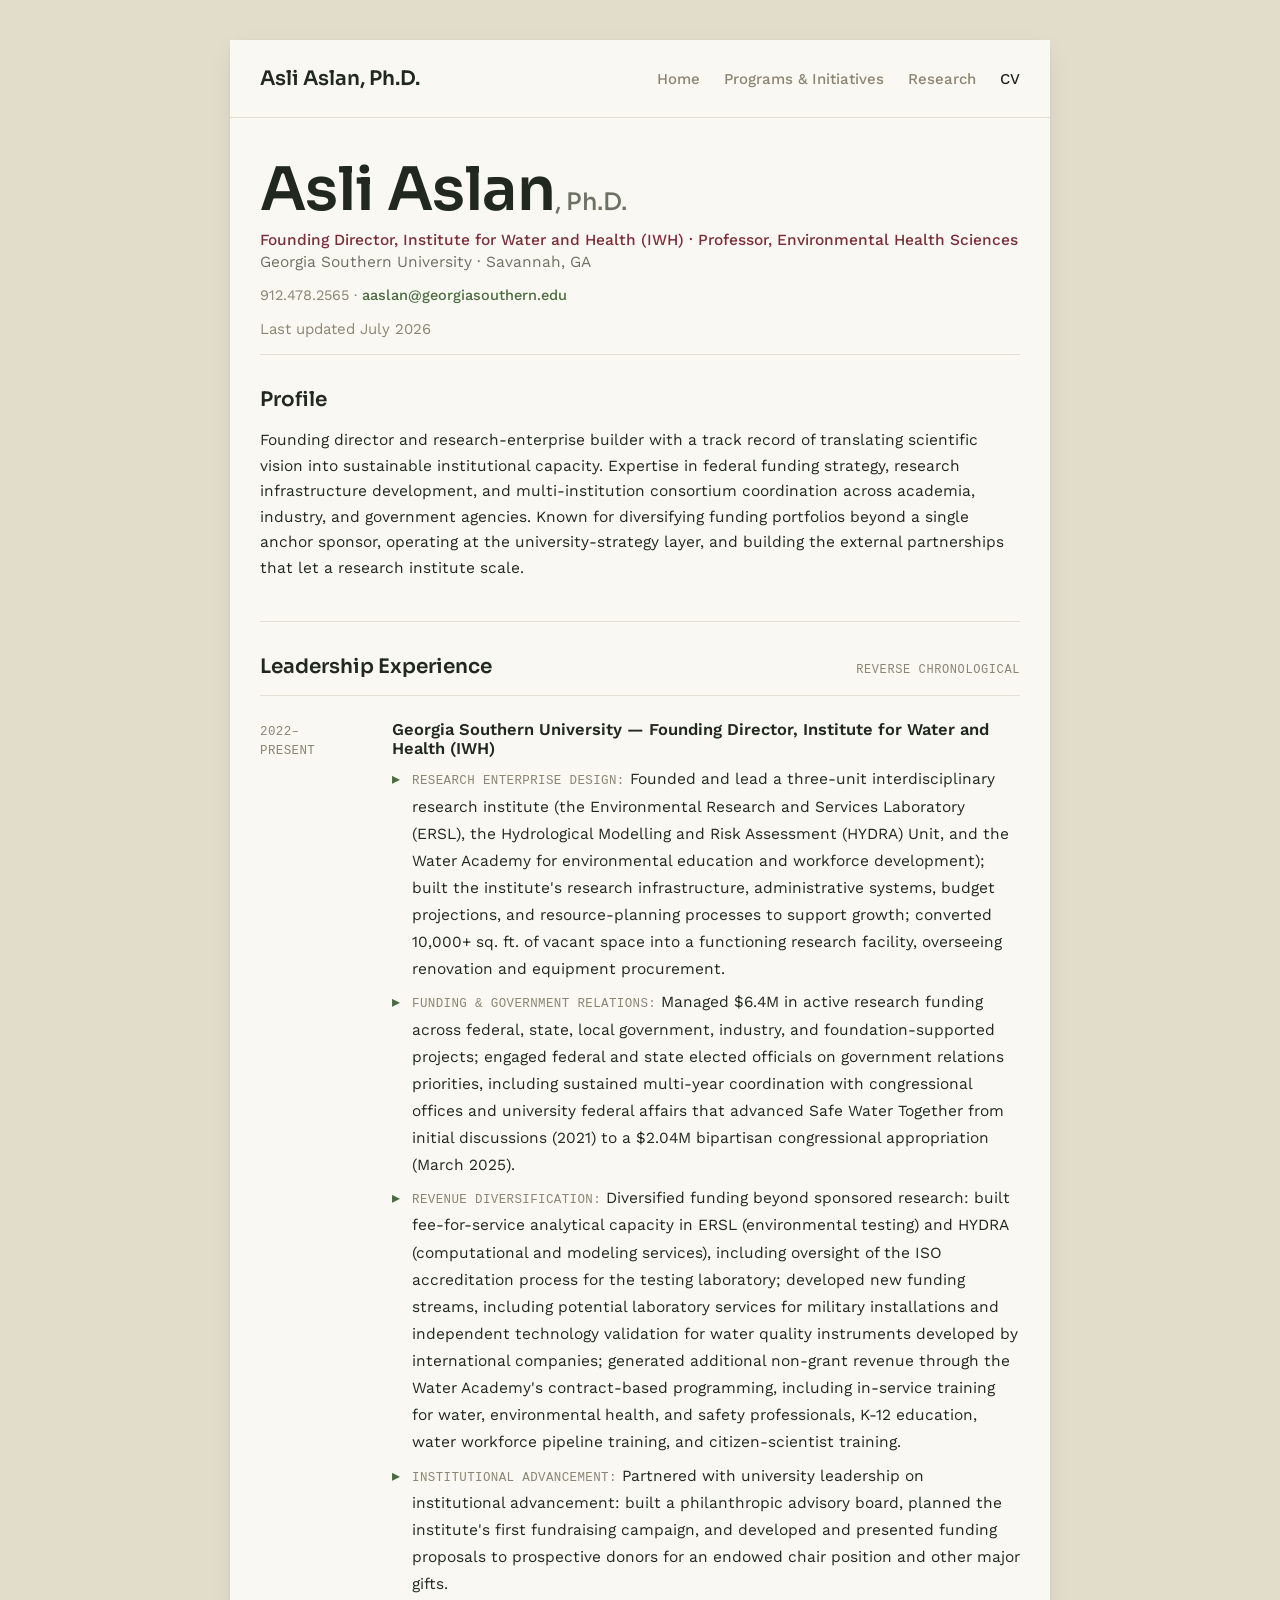
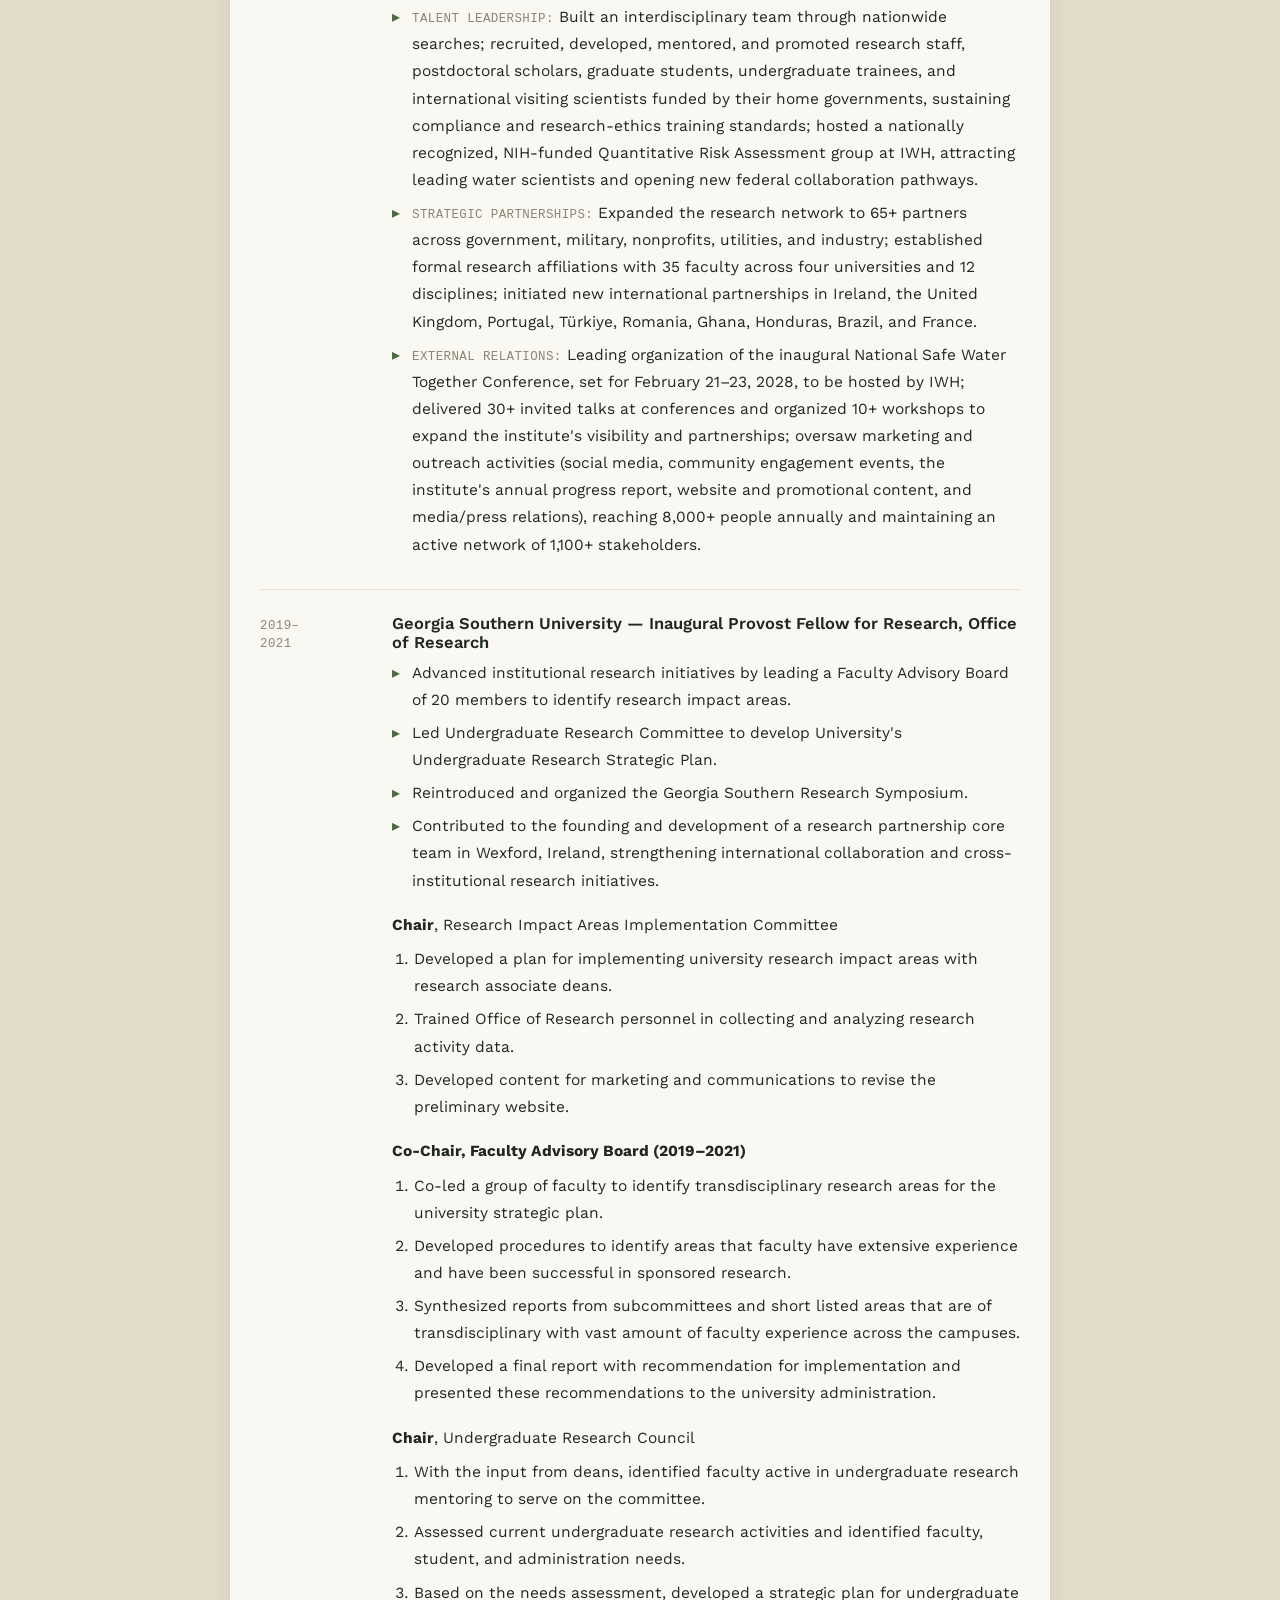
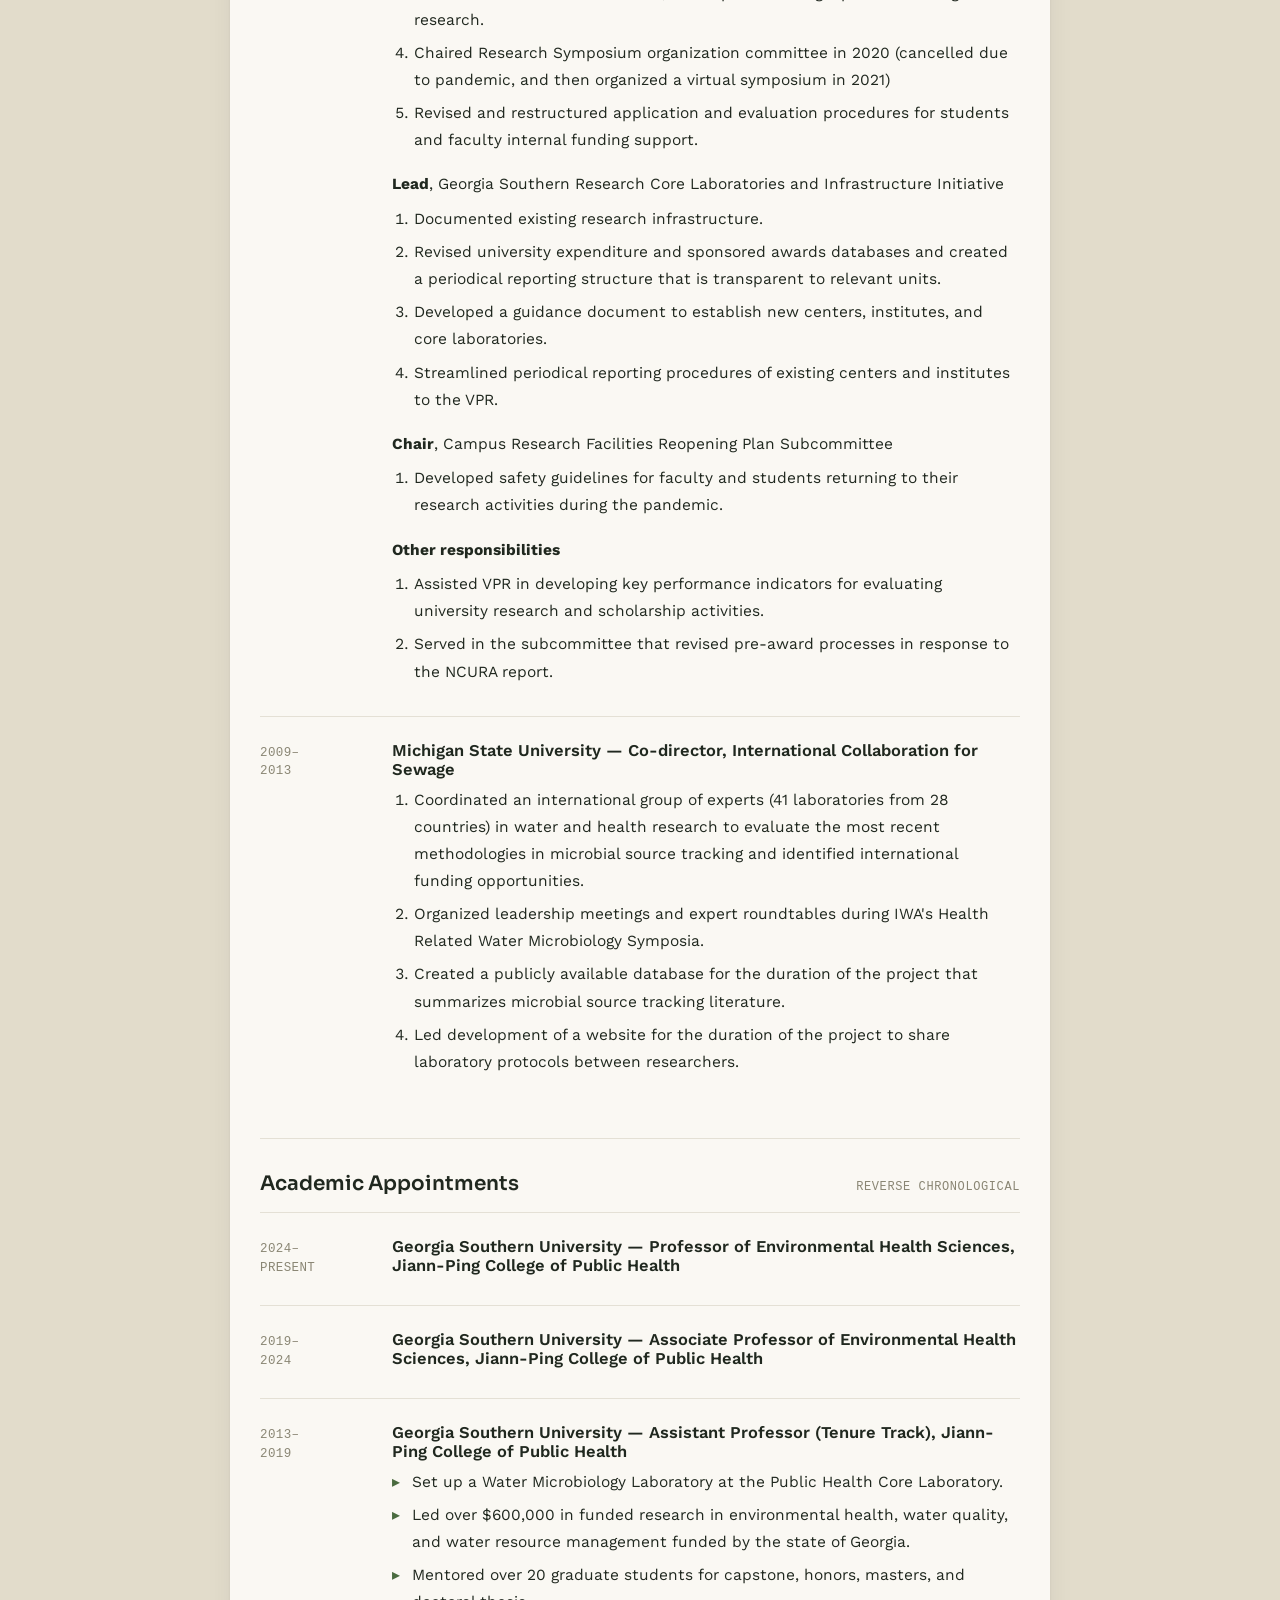
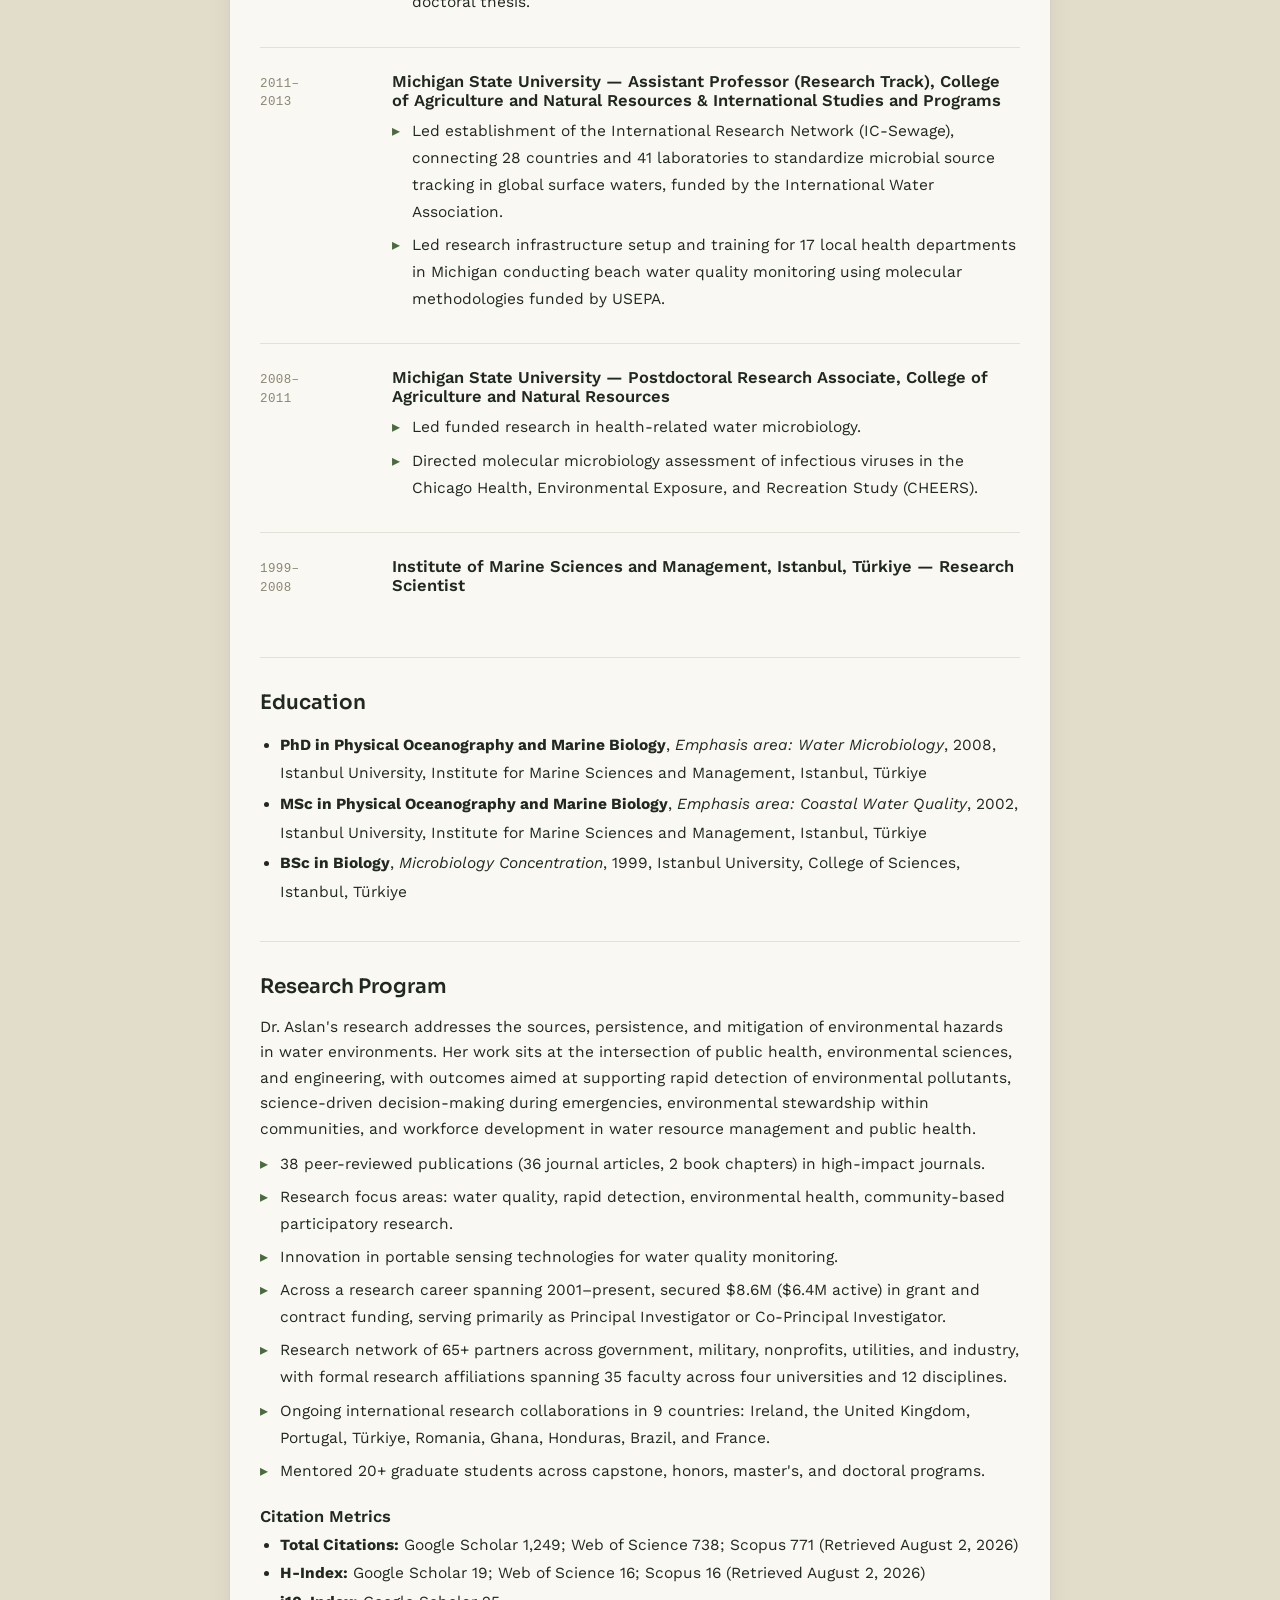
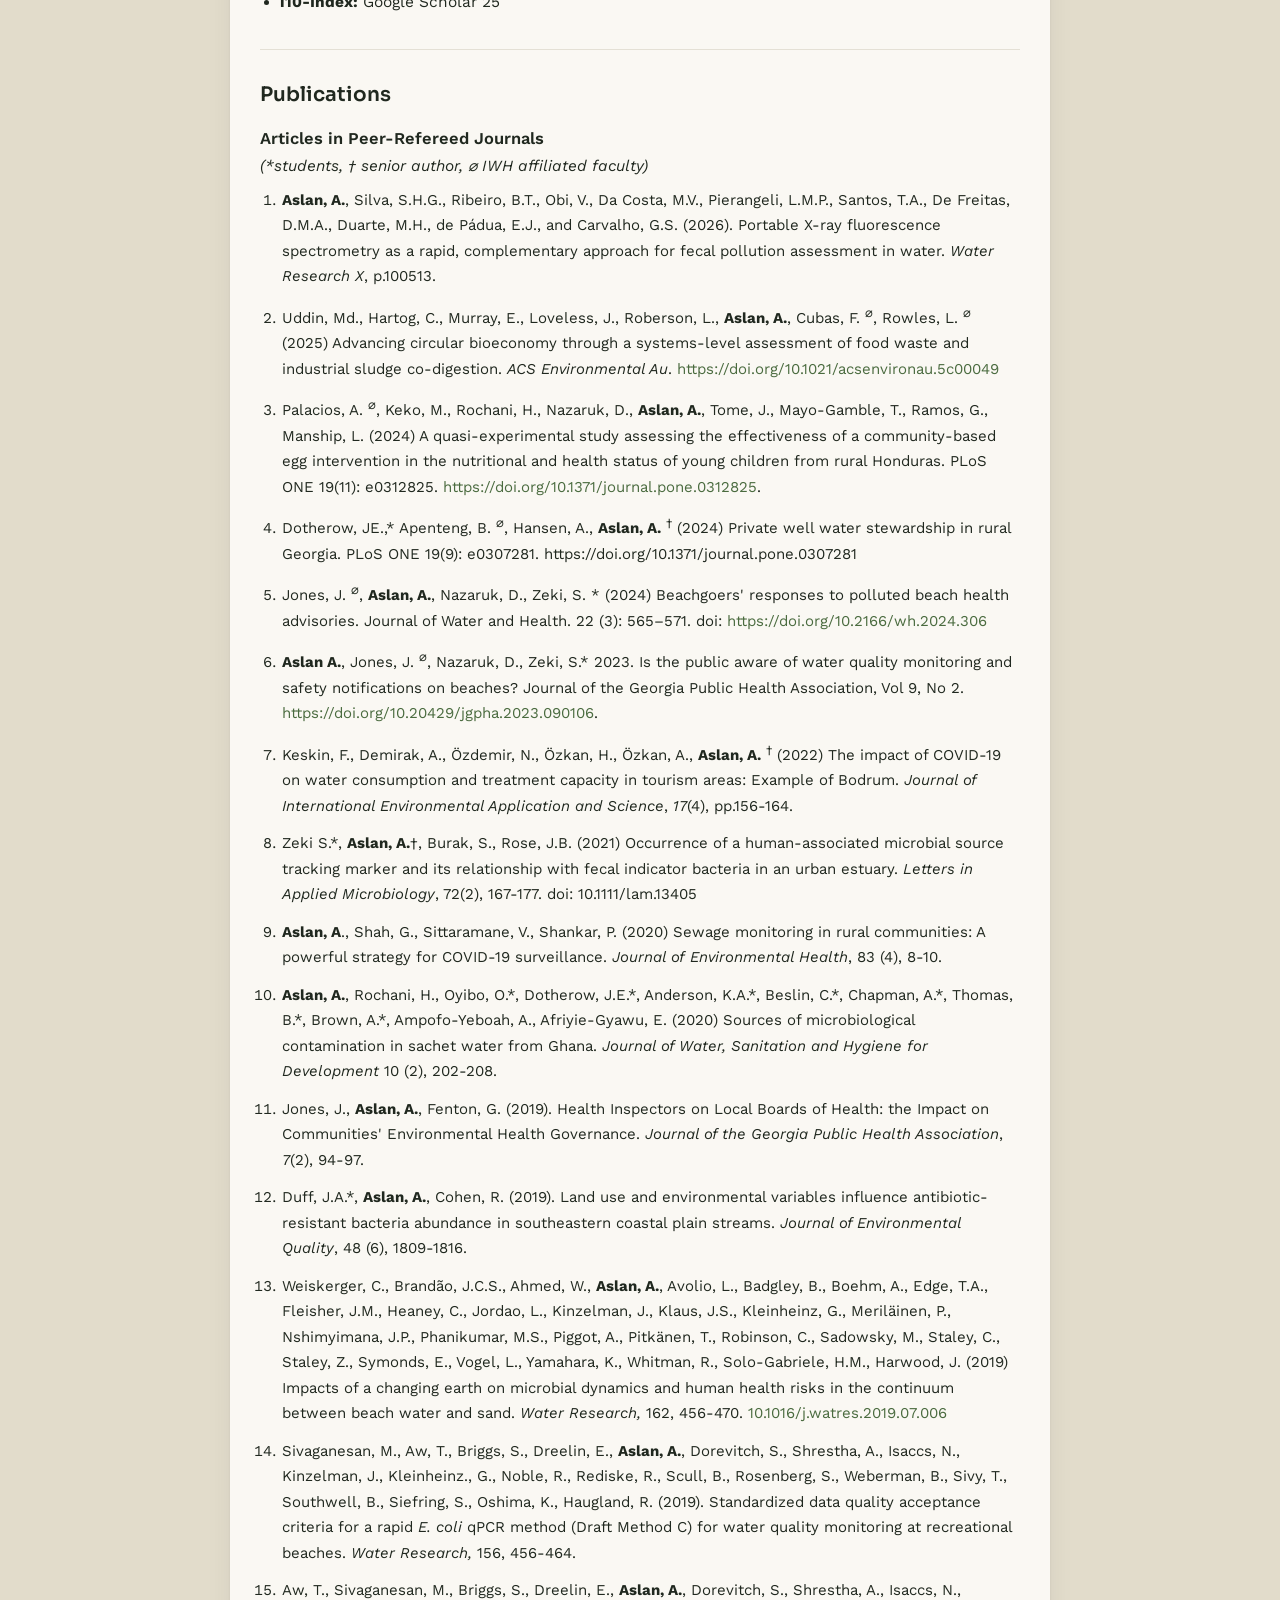
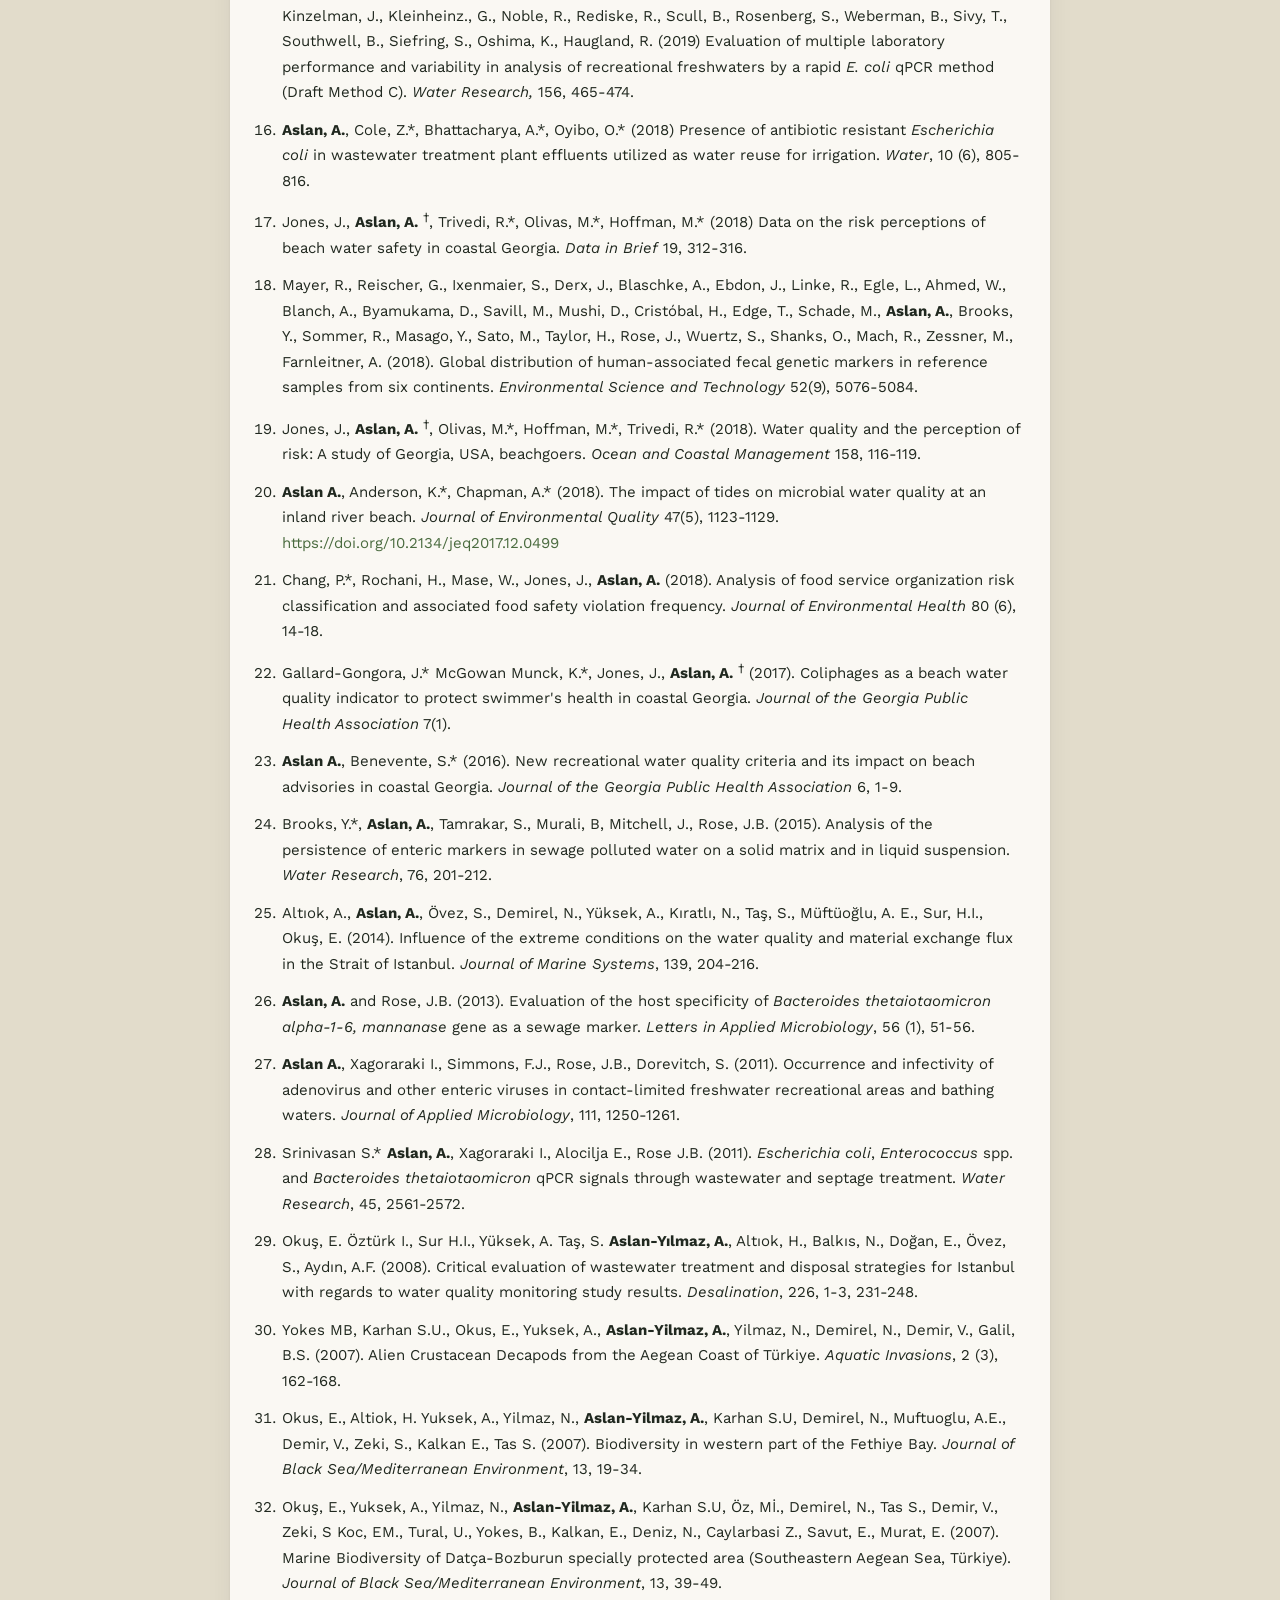
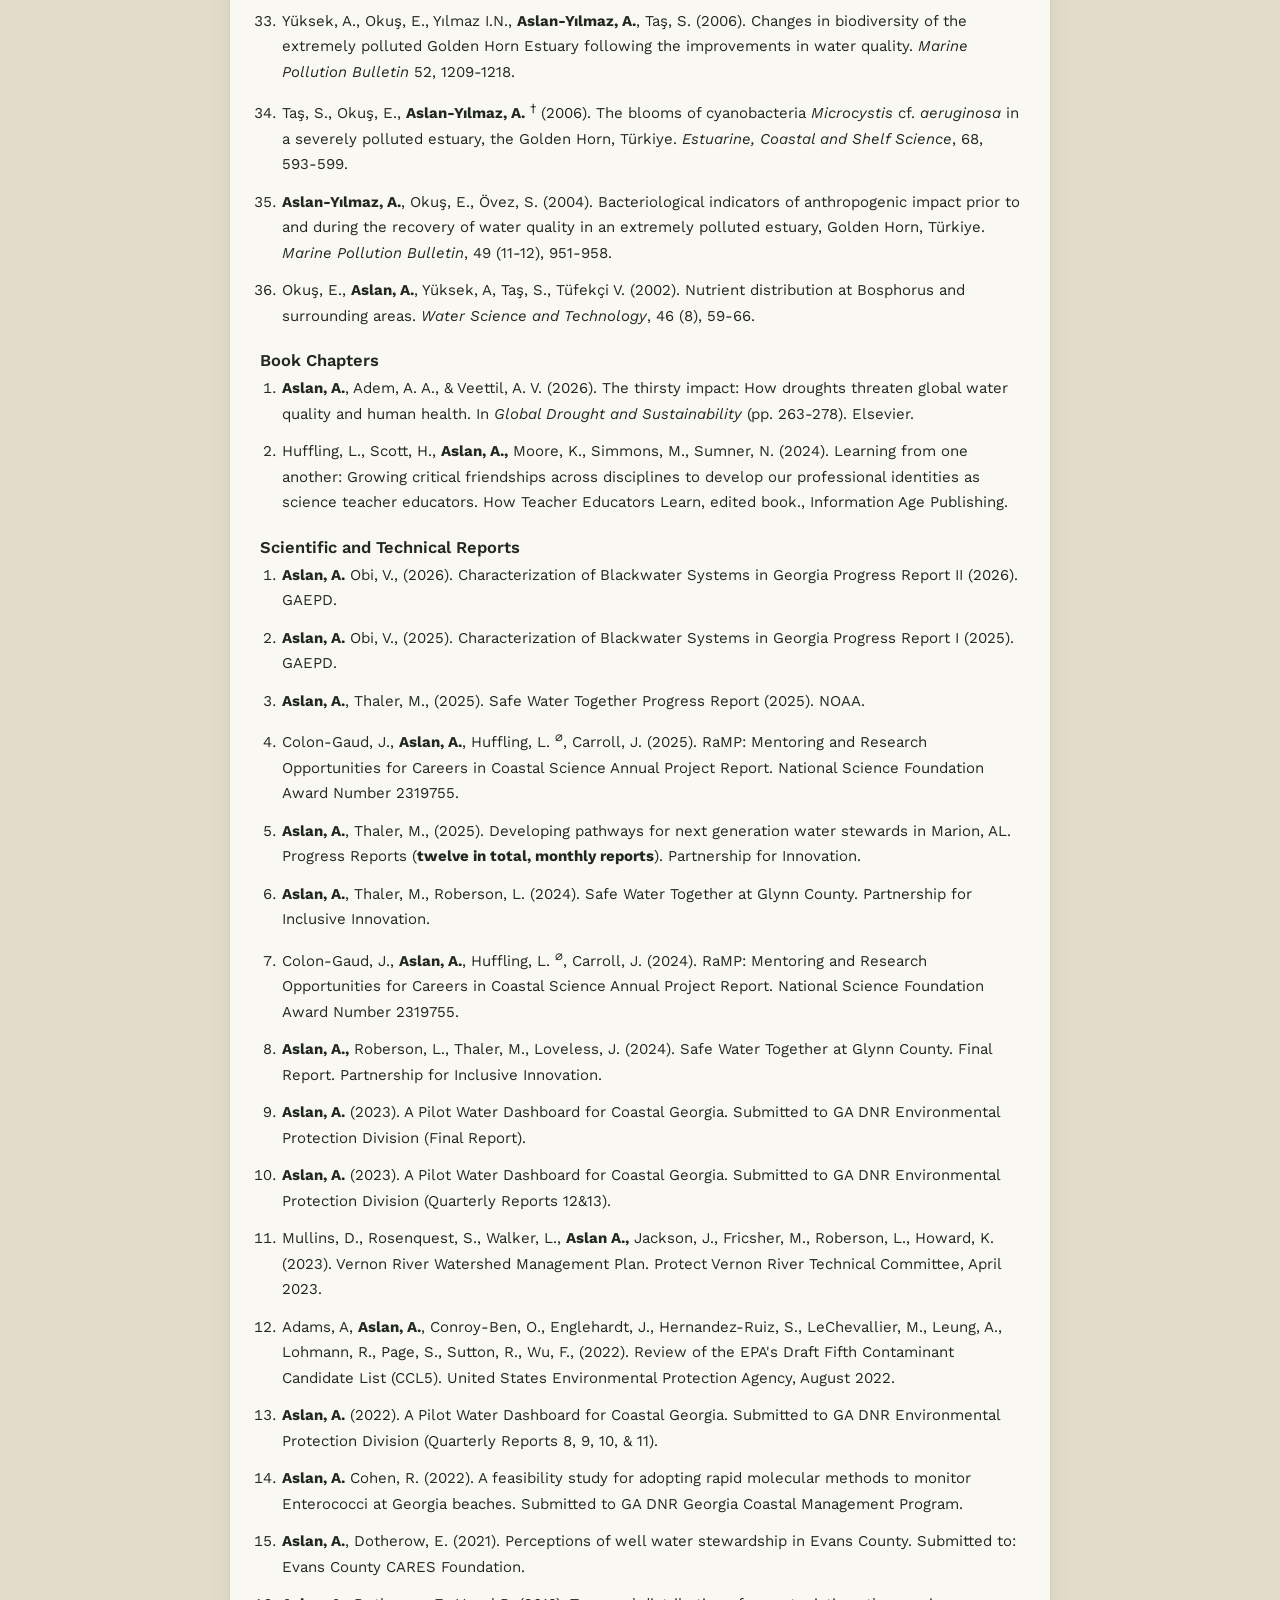
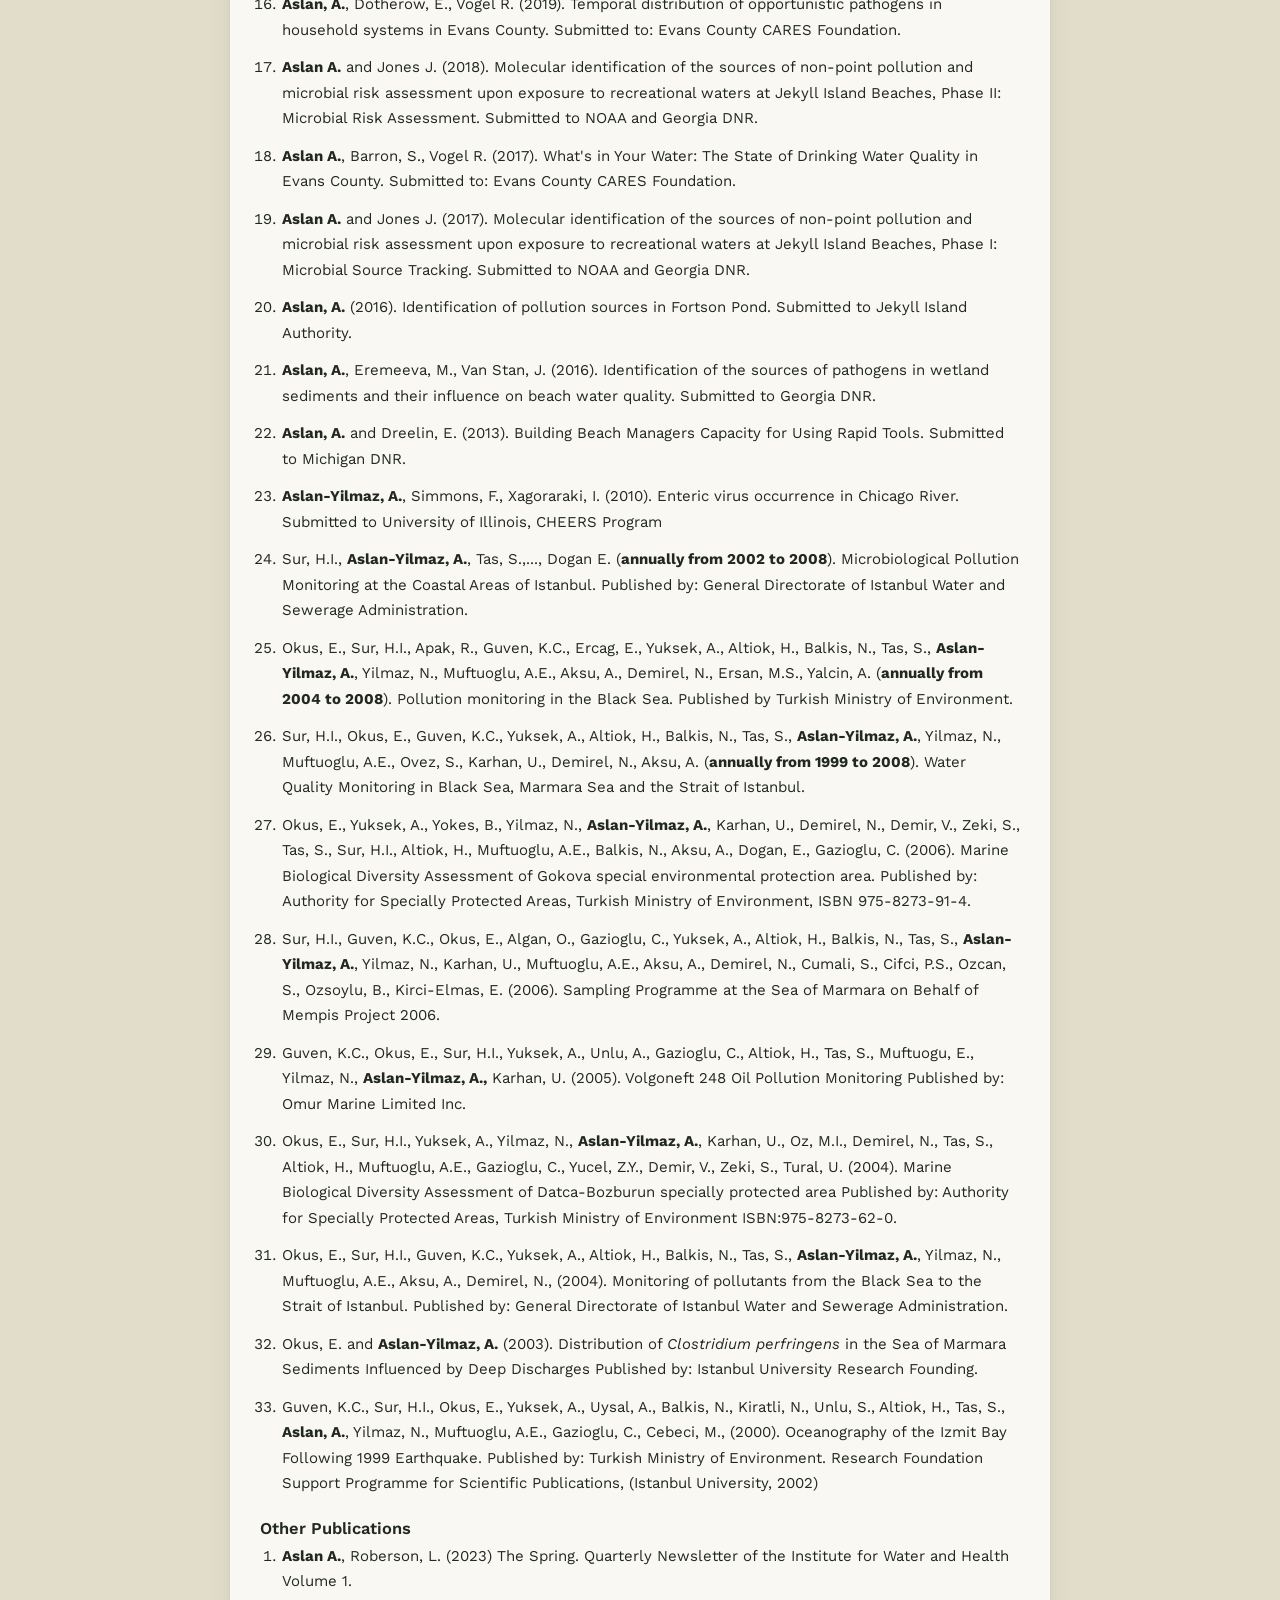
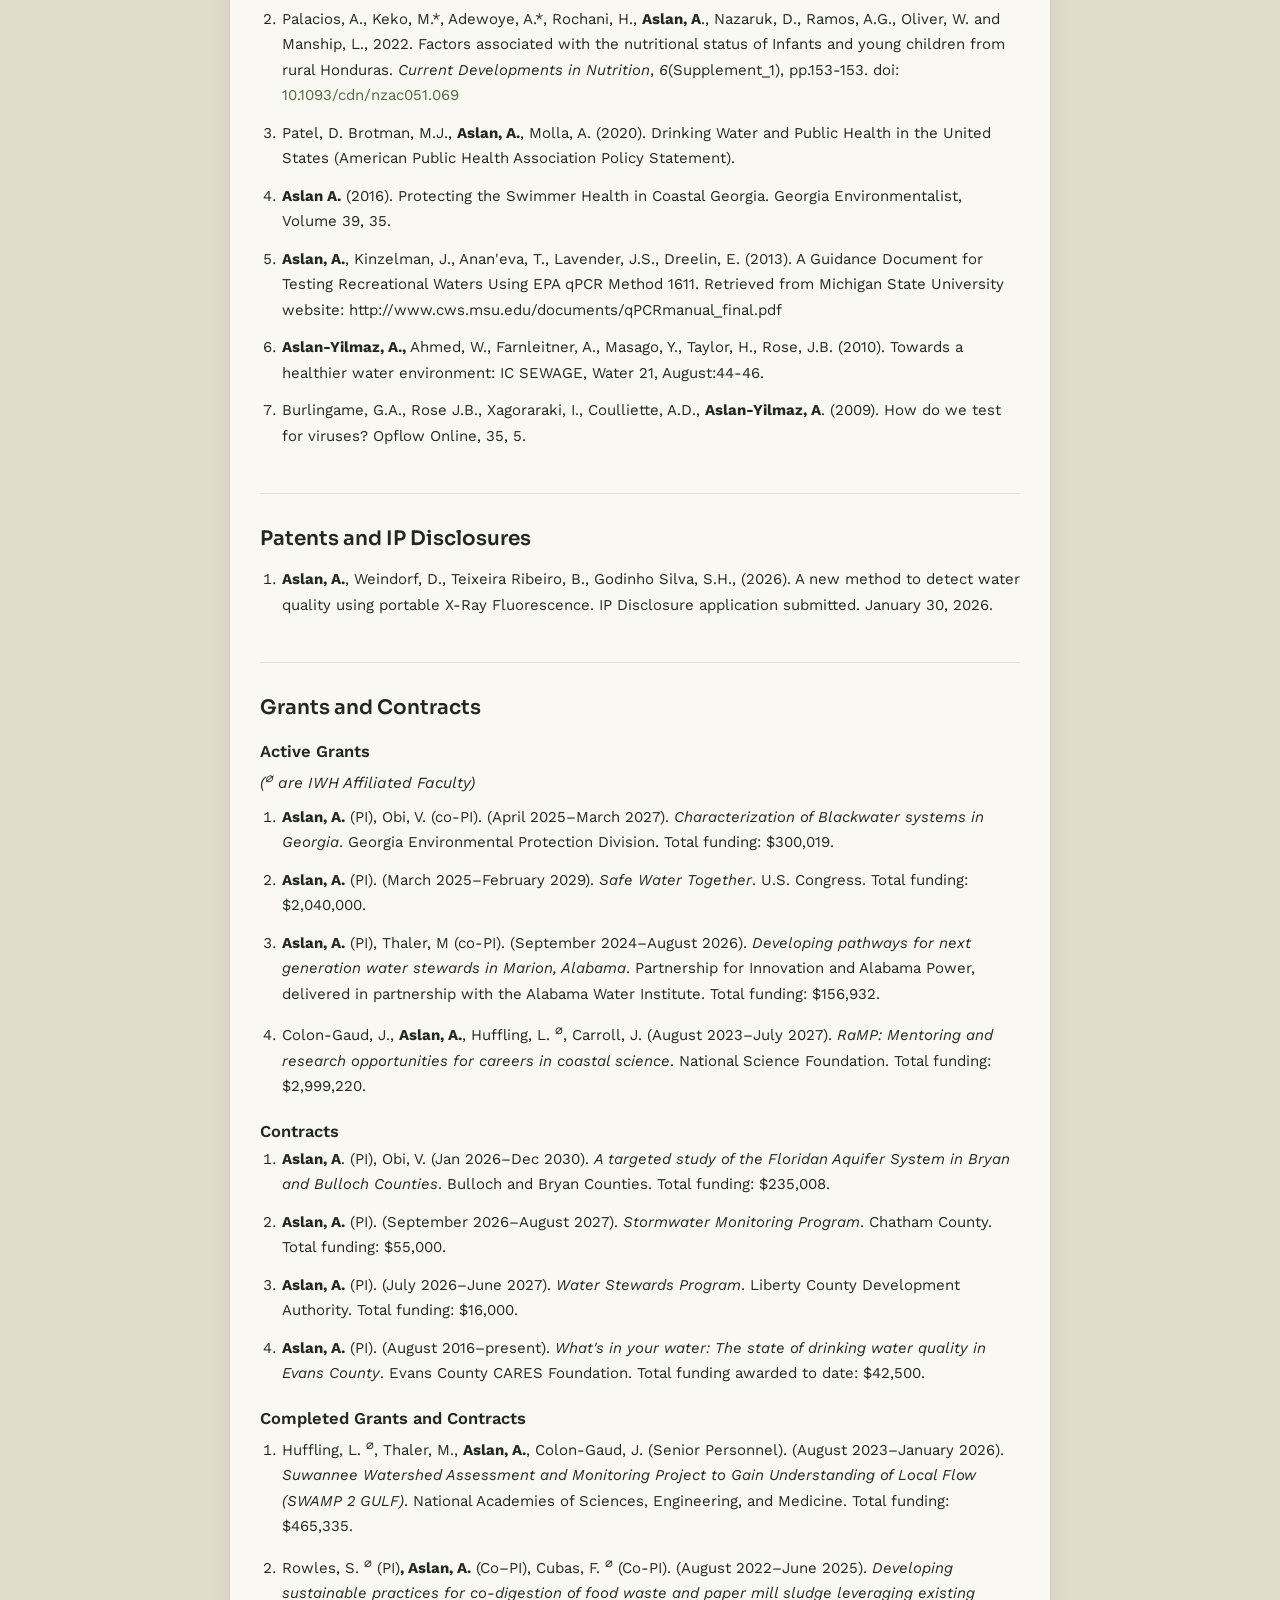
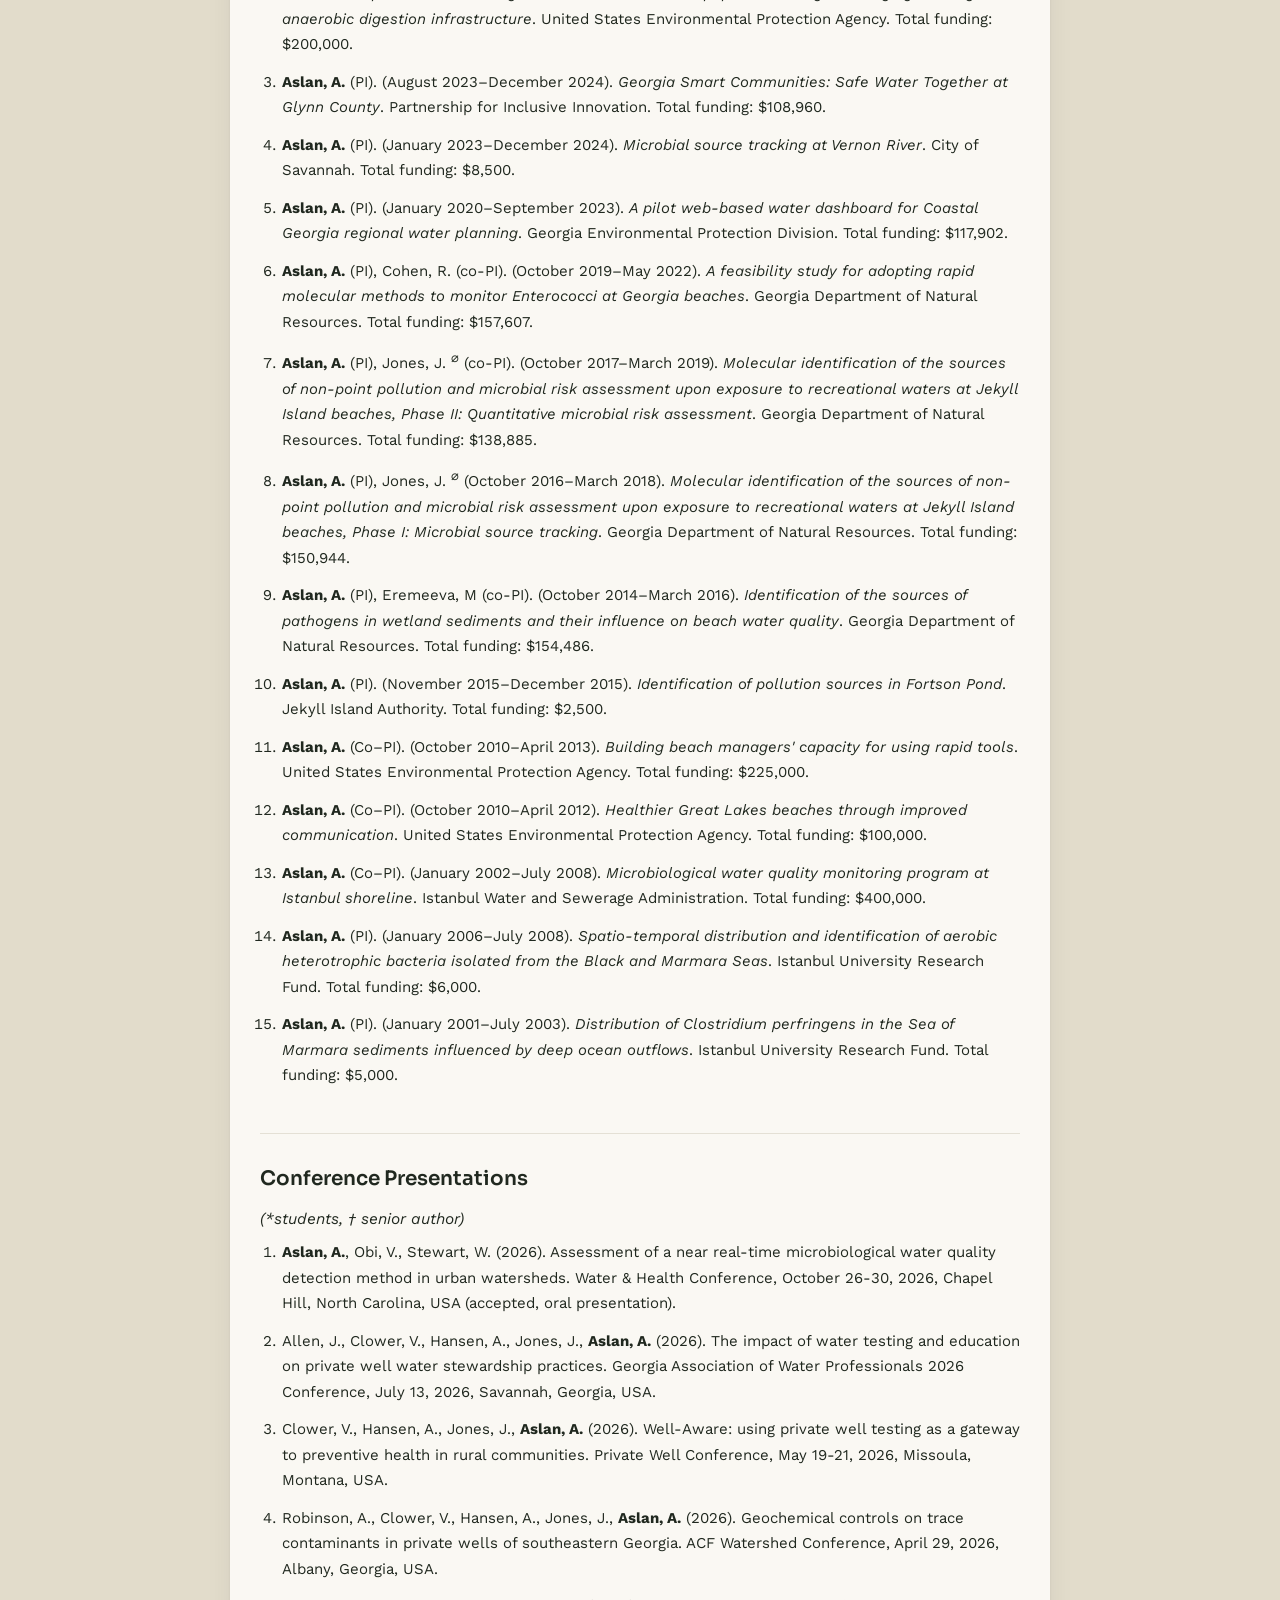
==== commit 57b316e2: "Remove redundant standalone citation count from CV Already covered in the Citation Metrics breakdown" ====
--- a/cv.html
+++ b/cv.html
@@ -199,7 +199,6 @@
     <p>Dr. Aslan's research addresses the sources, persistence, and mitigation of environmental hazards in water environments. Her work sits at the intersection of public health, environmental sciences, and engineering, with outcomes aimed at supporting rapid detection of environmental pollutants, science-driven decision-making during emergencies, environmental stewardship within communities, and workforce development in water resource management and public health.</p>
 <ul class="bullets">
 <li>38 peer-reviewed publications (36 journal articles, 2 book chapters) in high-impact journals.</li>
-<li>1,249 citations</li>
 <li>Research focus areas: water quality, rapid detection, environmental health, community-based participatory research.</li>
 <li>Innovation in portable sensing technologies for water quality monitoring.</li>
 <li>Across a research career spanning 2001–present, secured $8.6M ($6.4M active) in grant and contract funding, serving primarily as Principal Investigator or Co-Principal Investigator.</li>
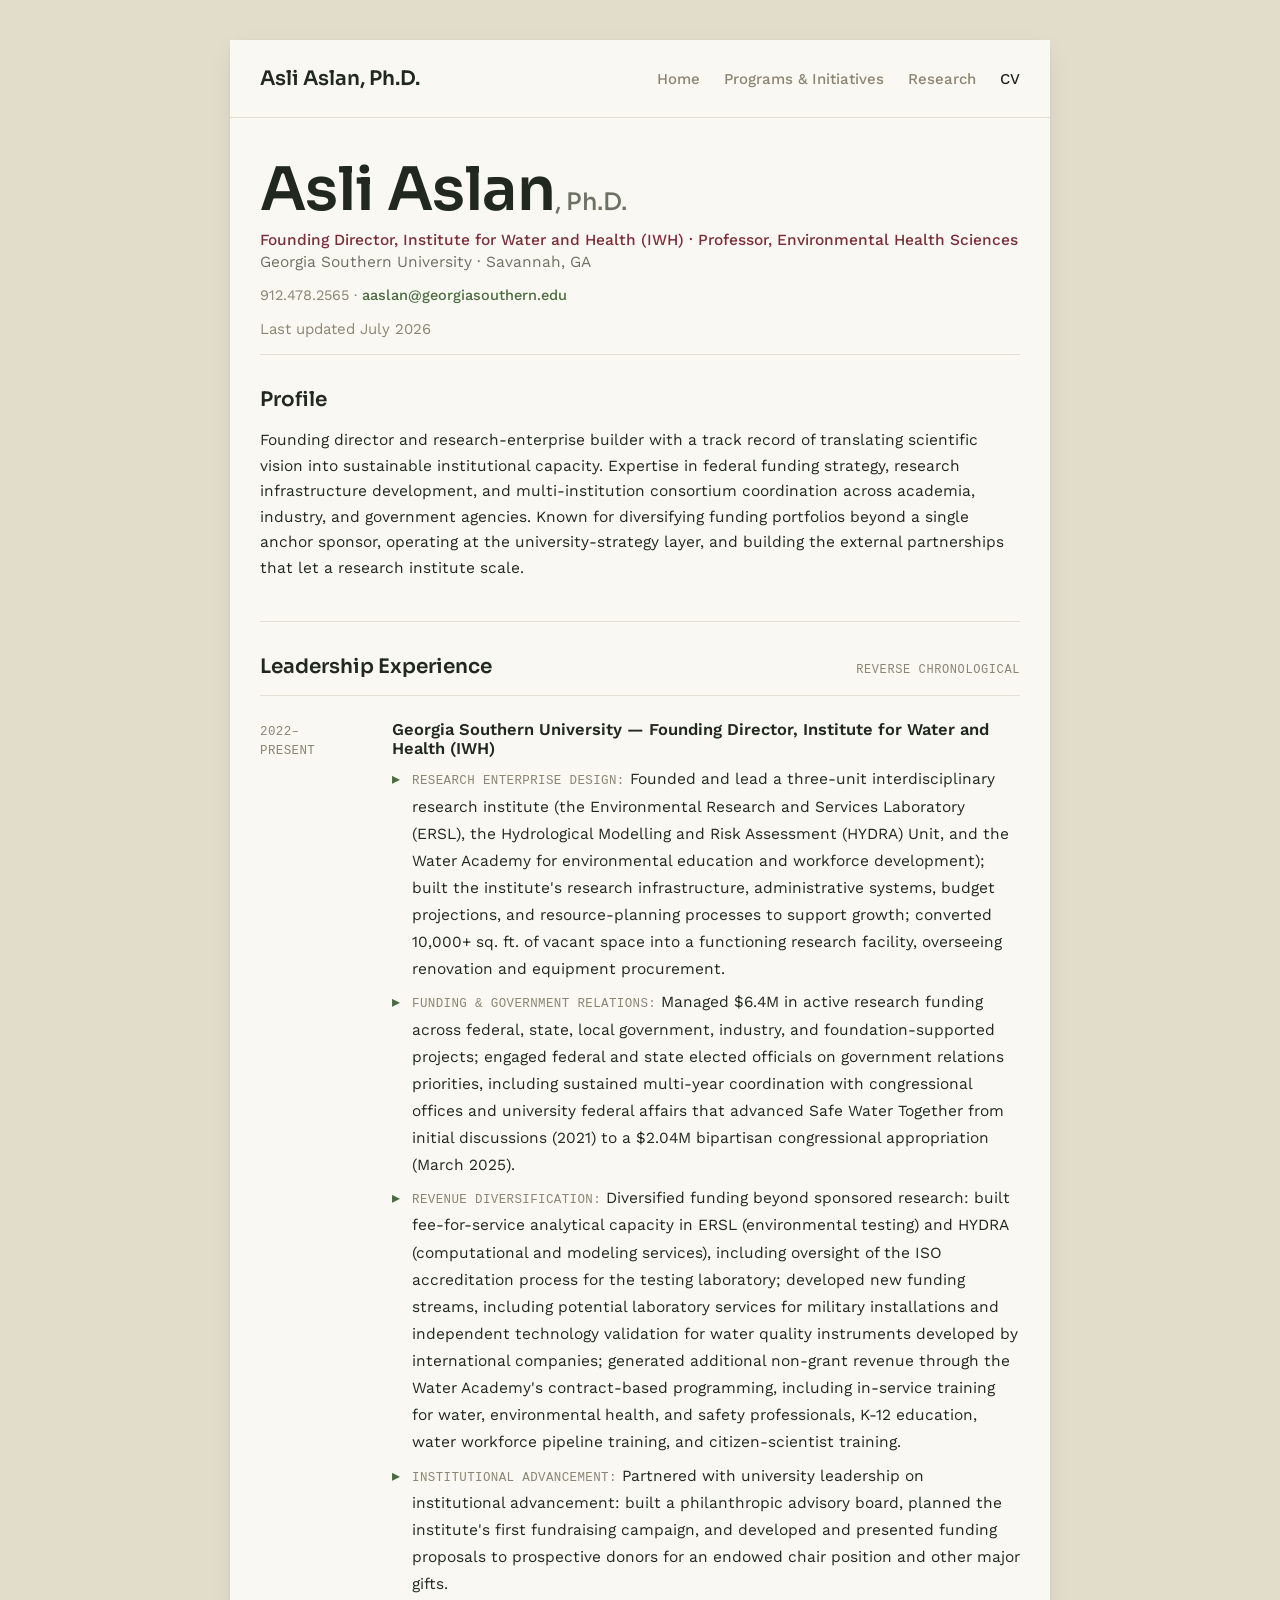
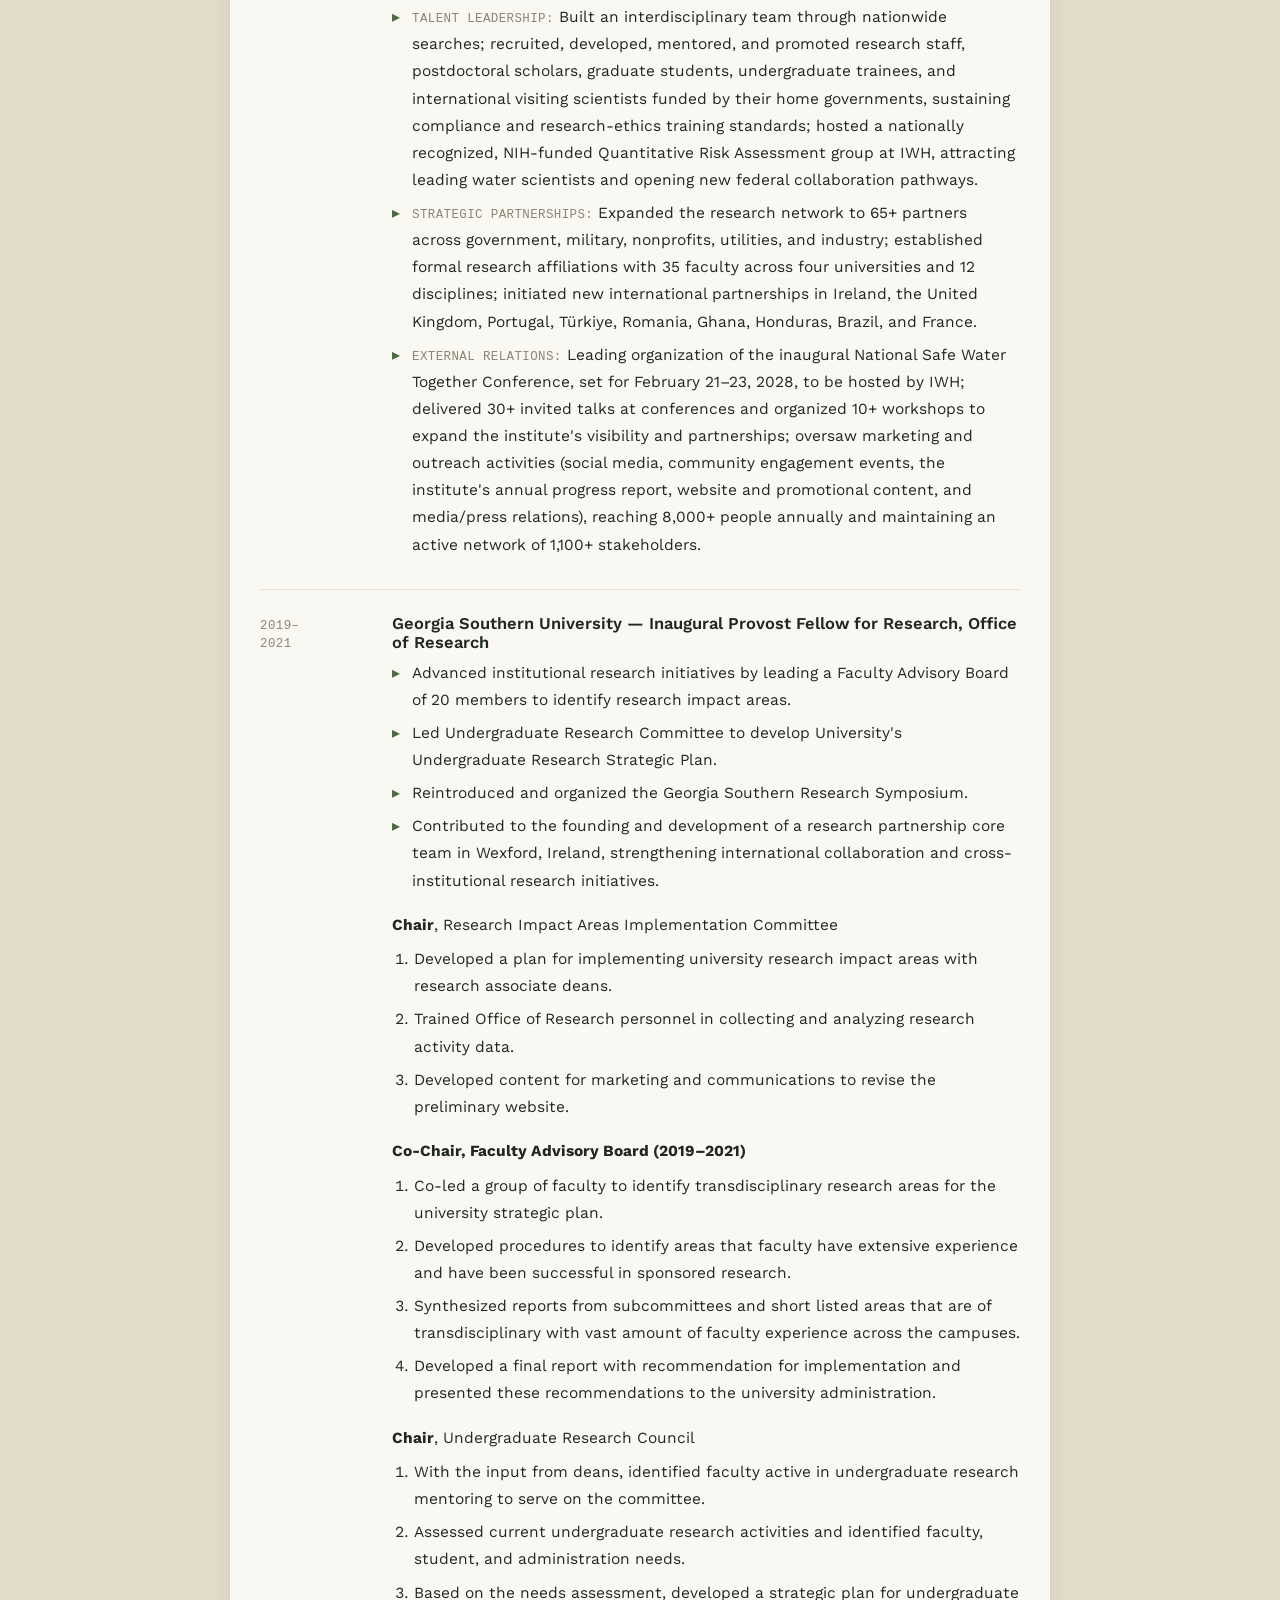
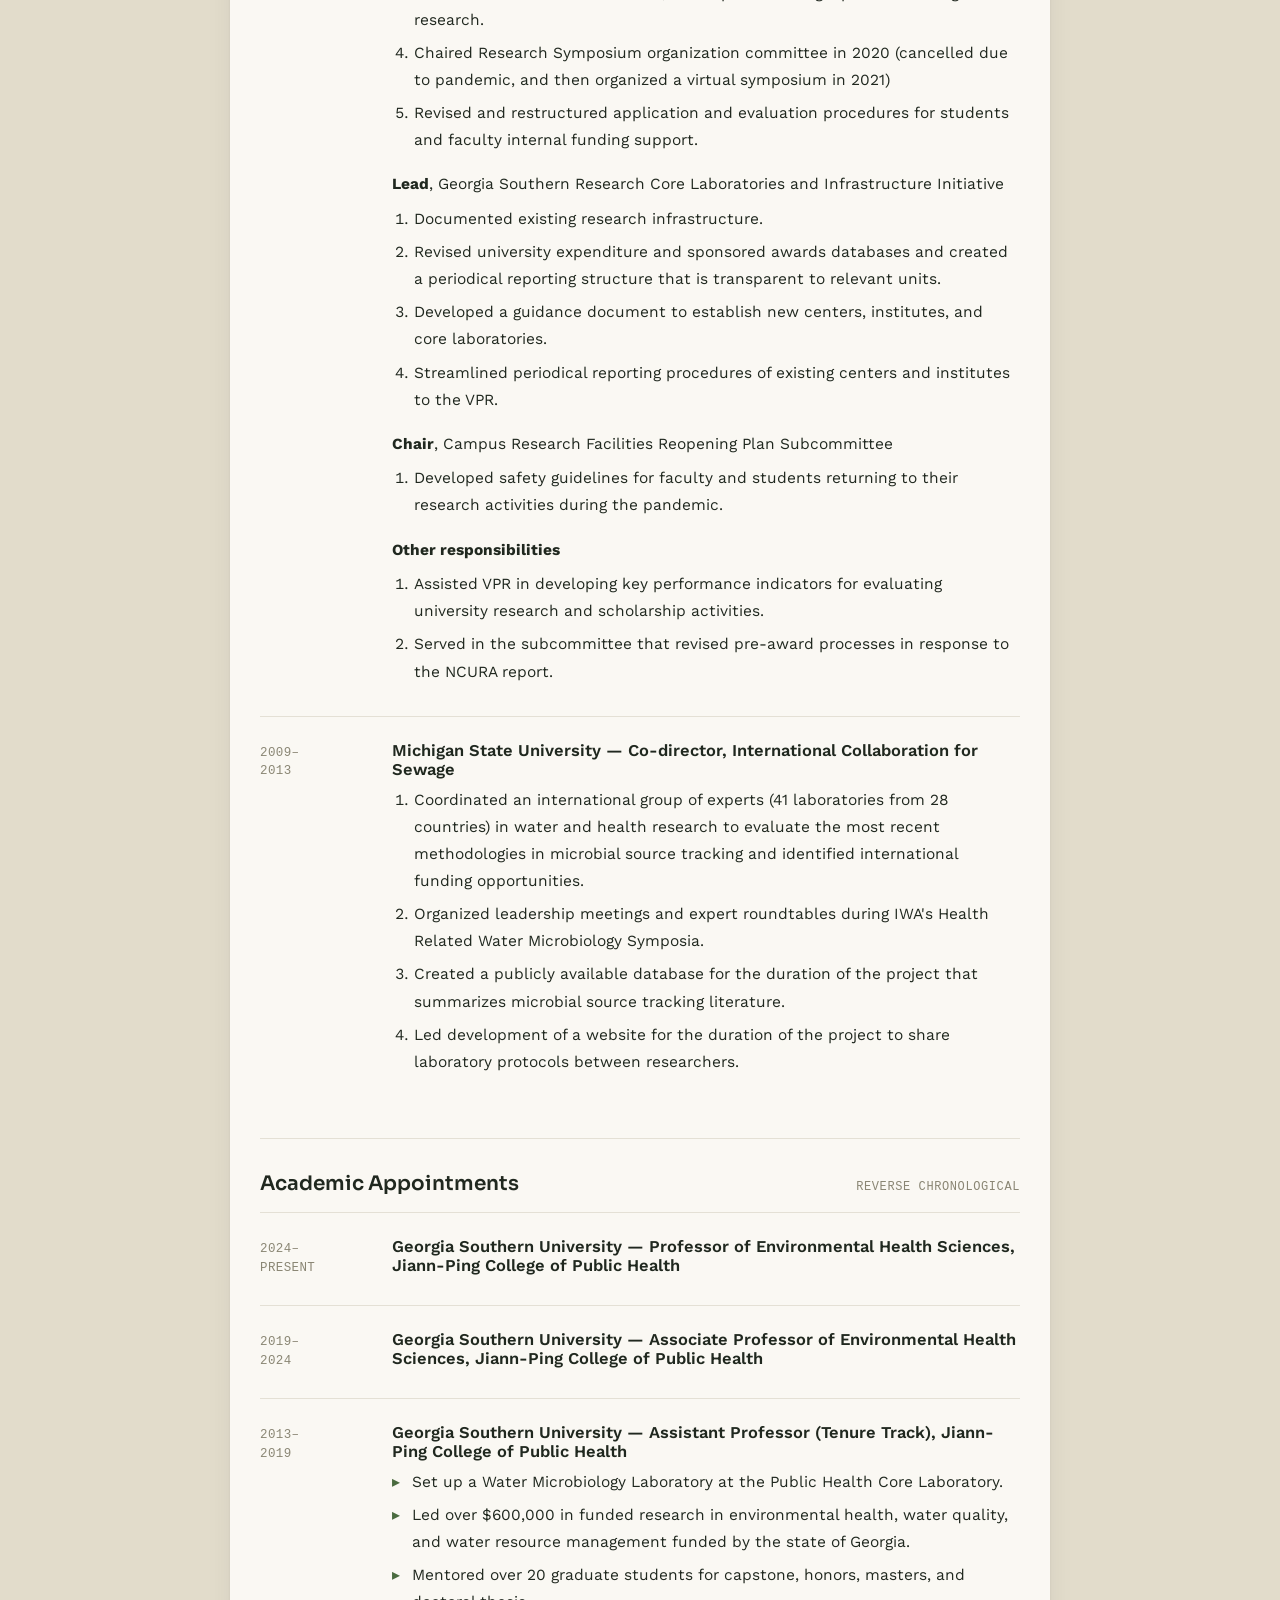
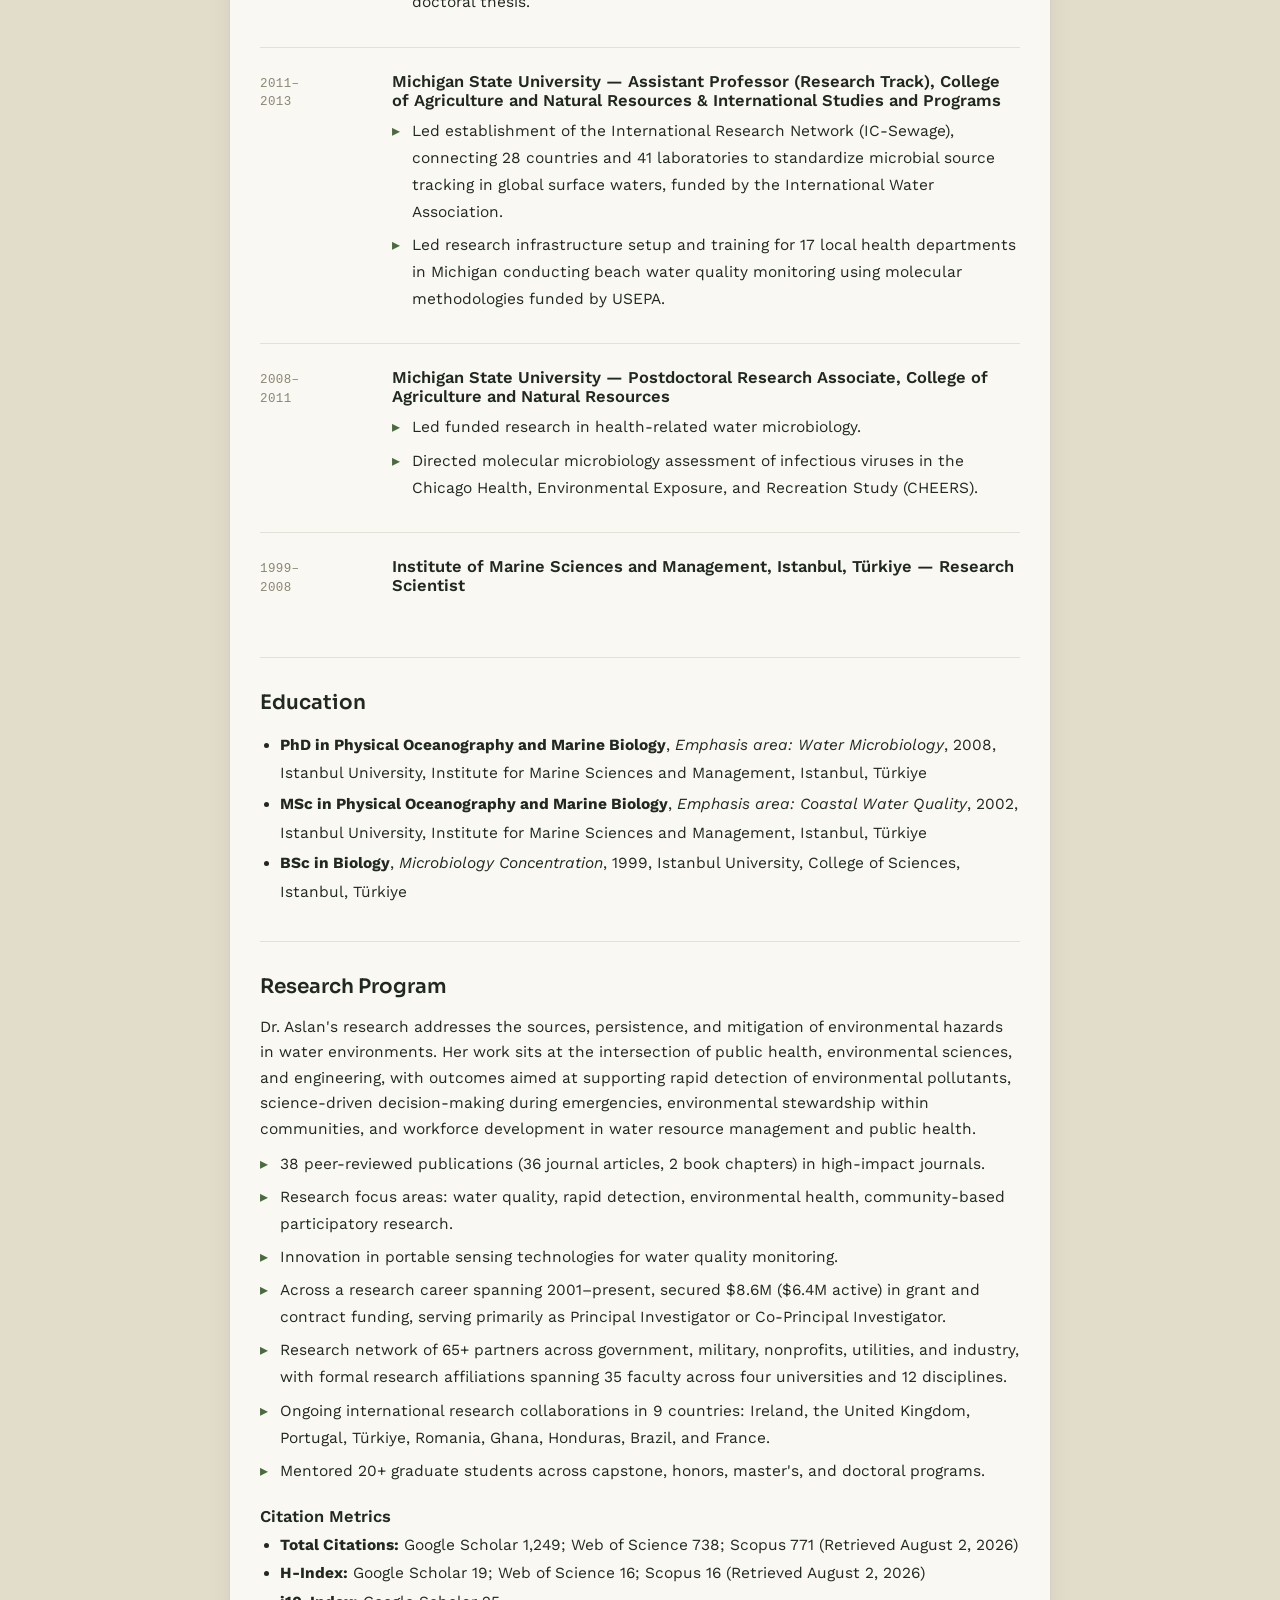
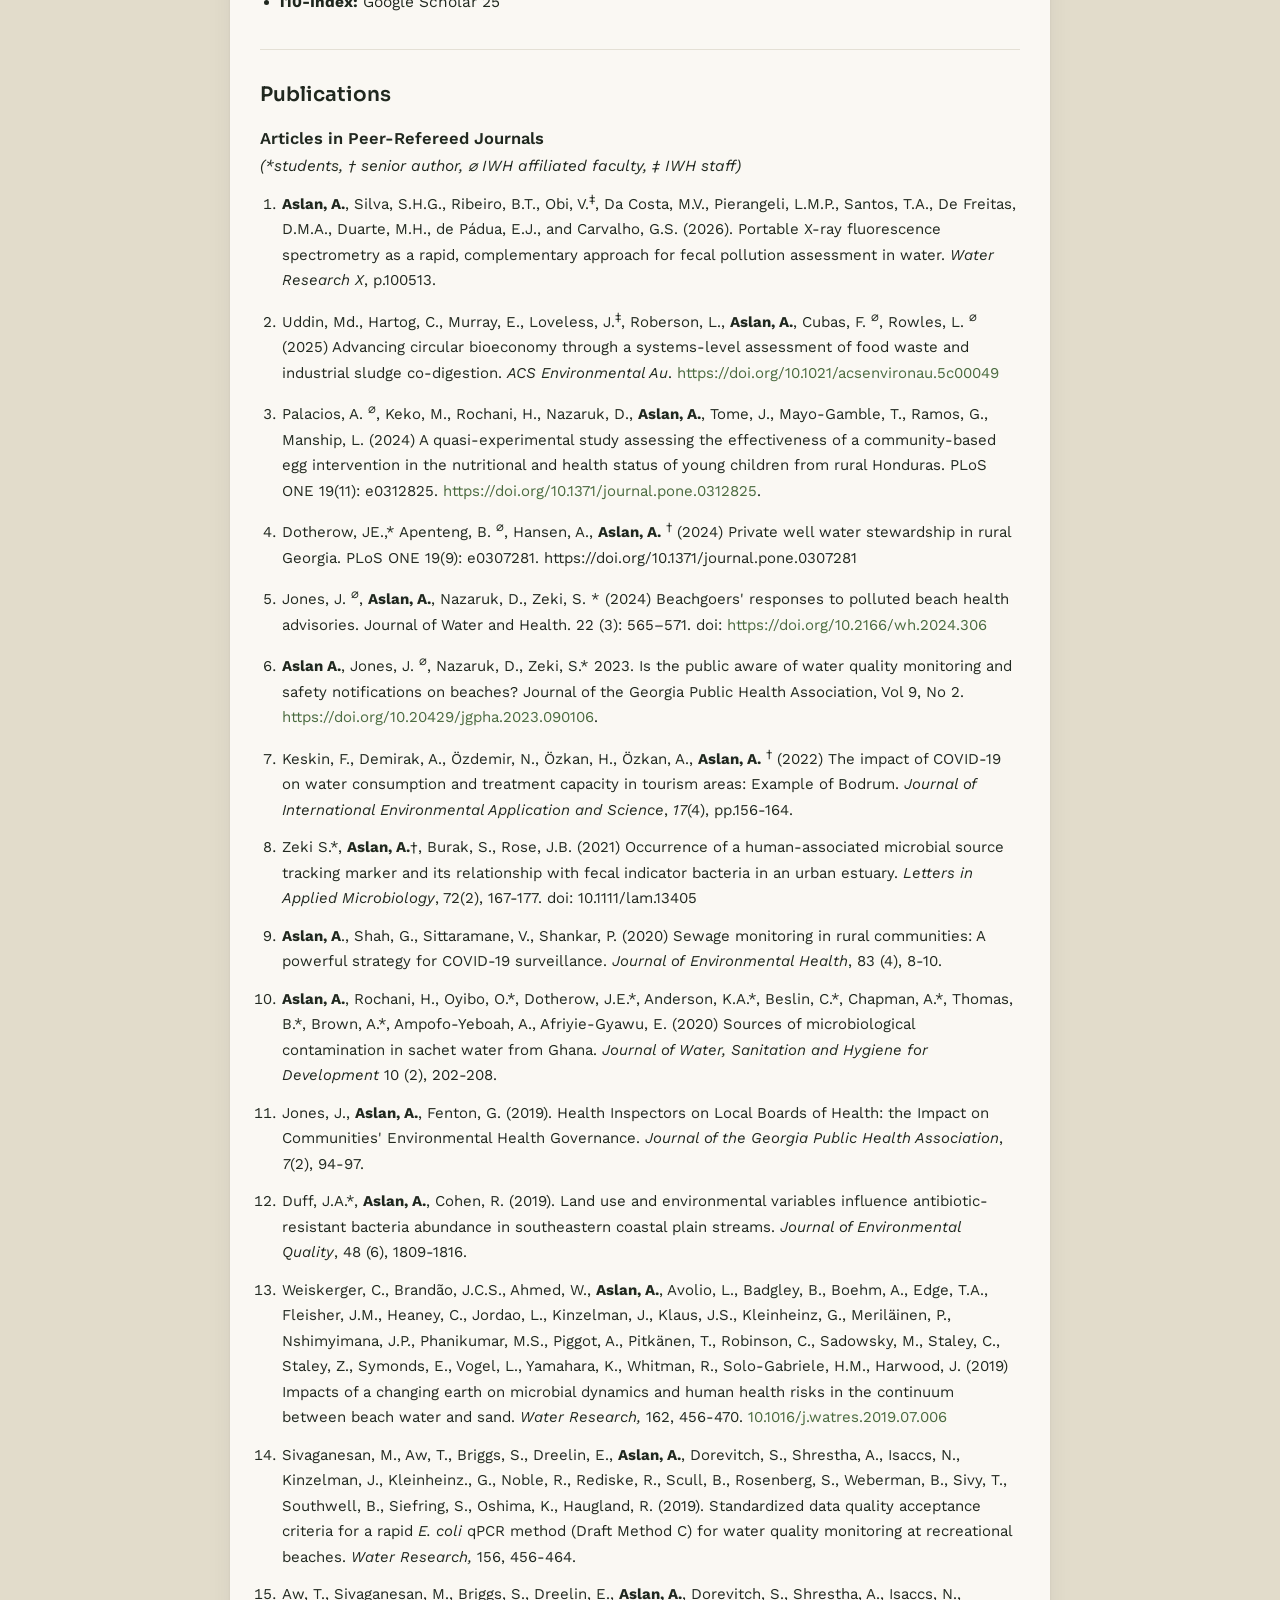
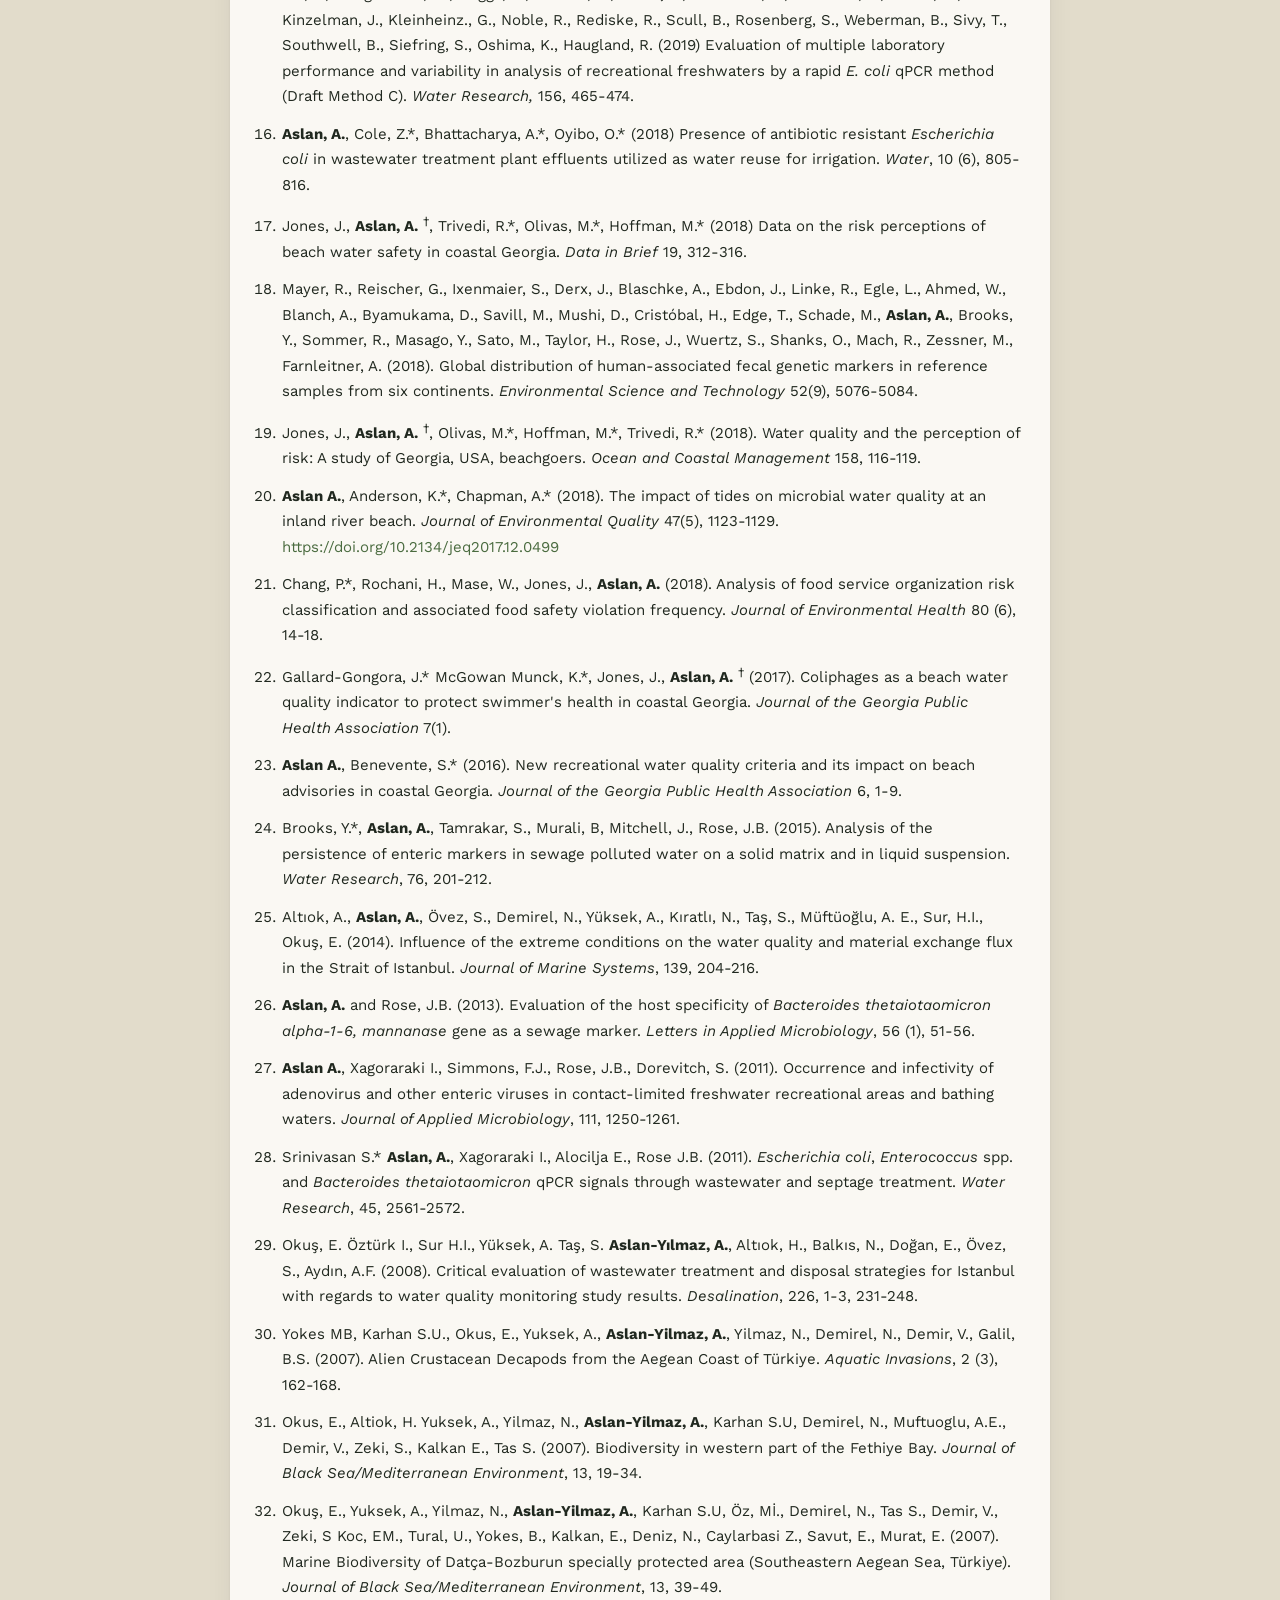
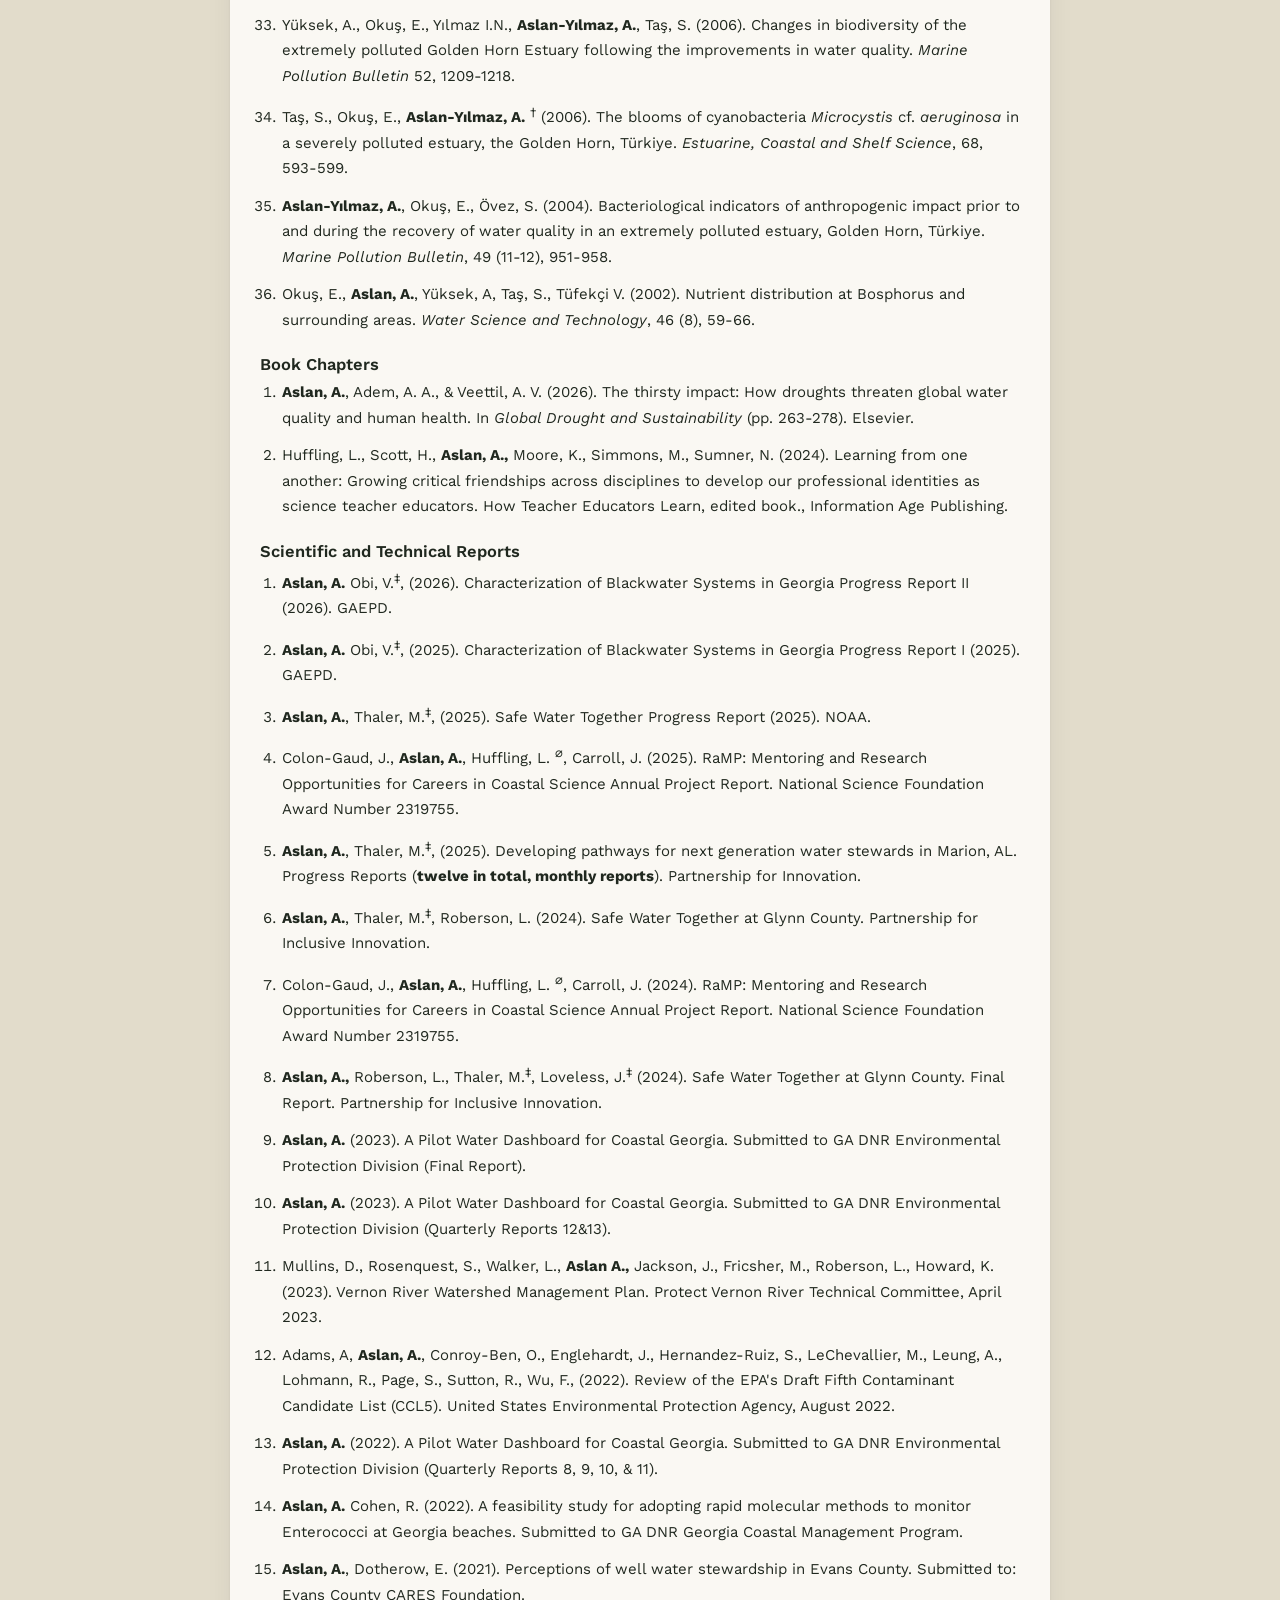
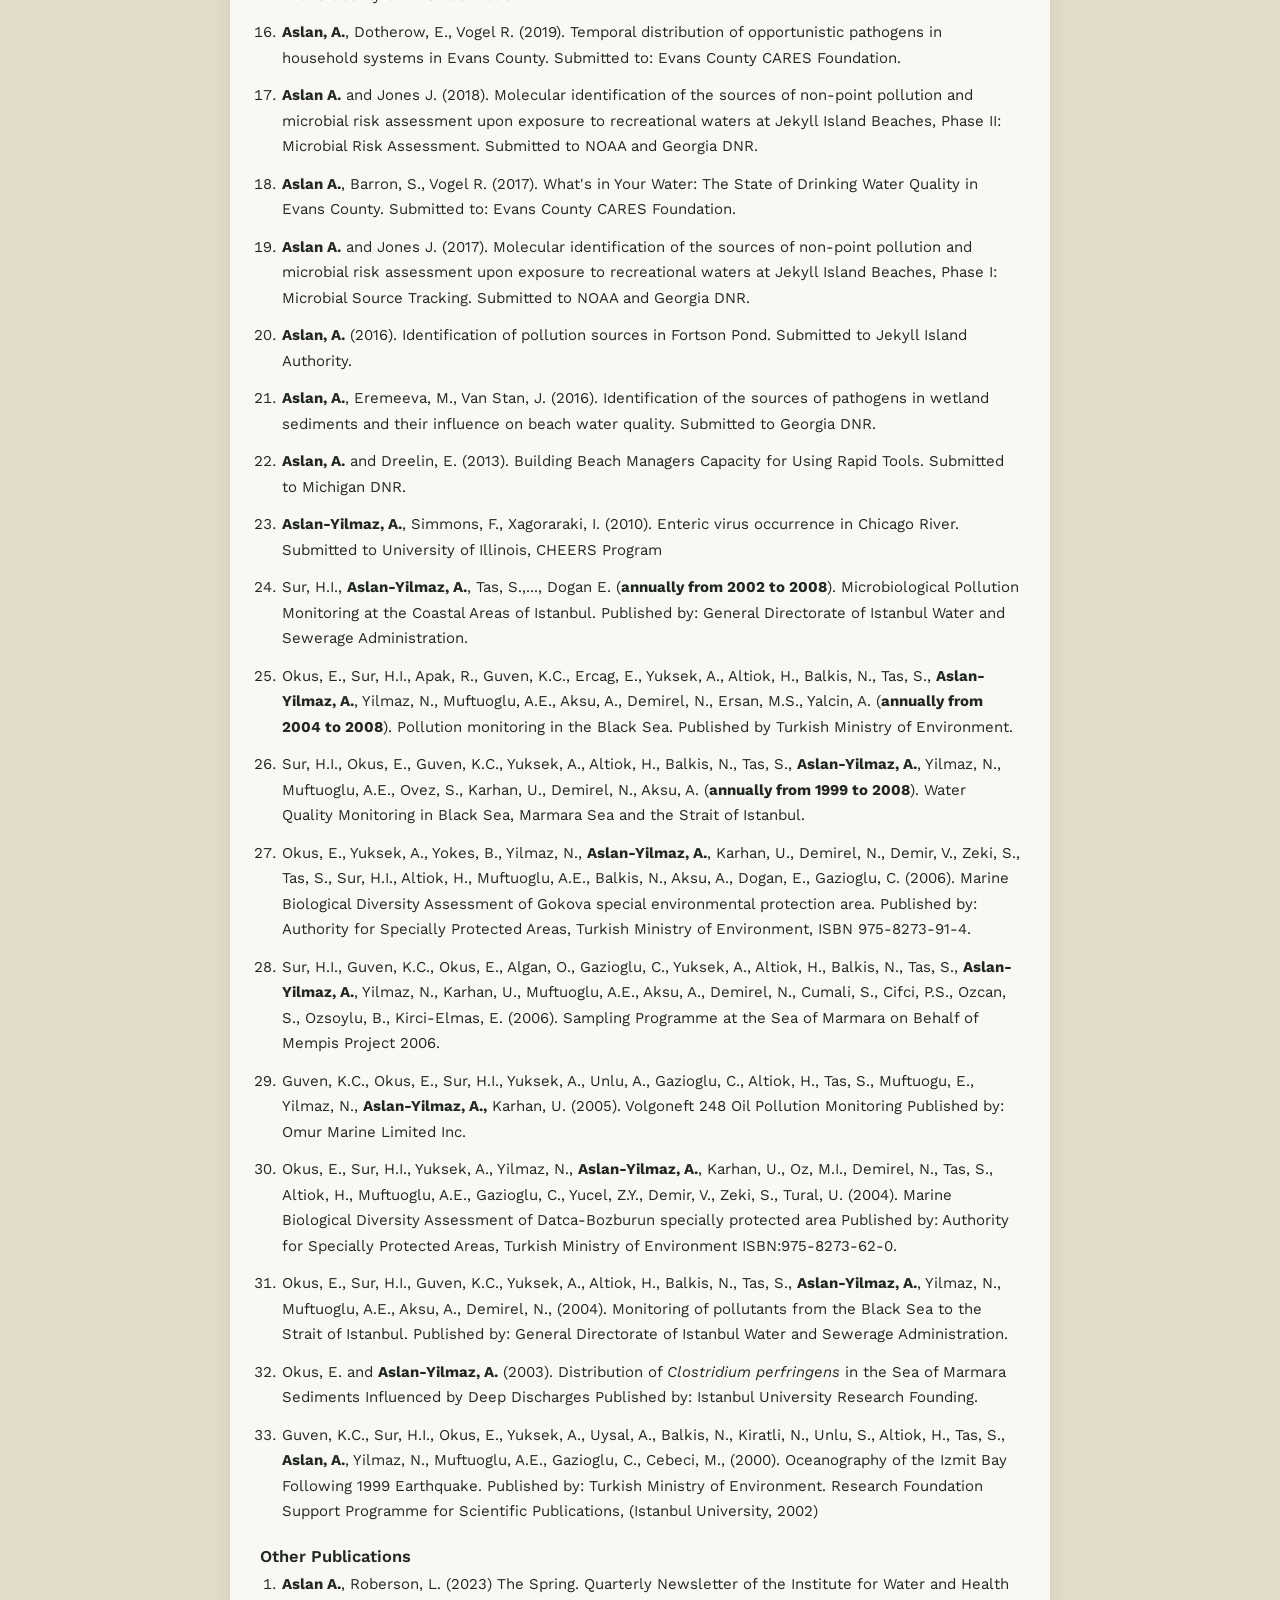
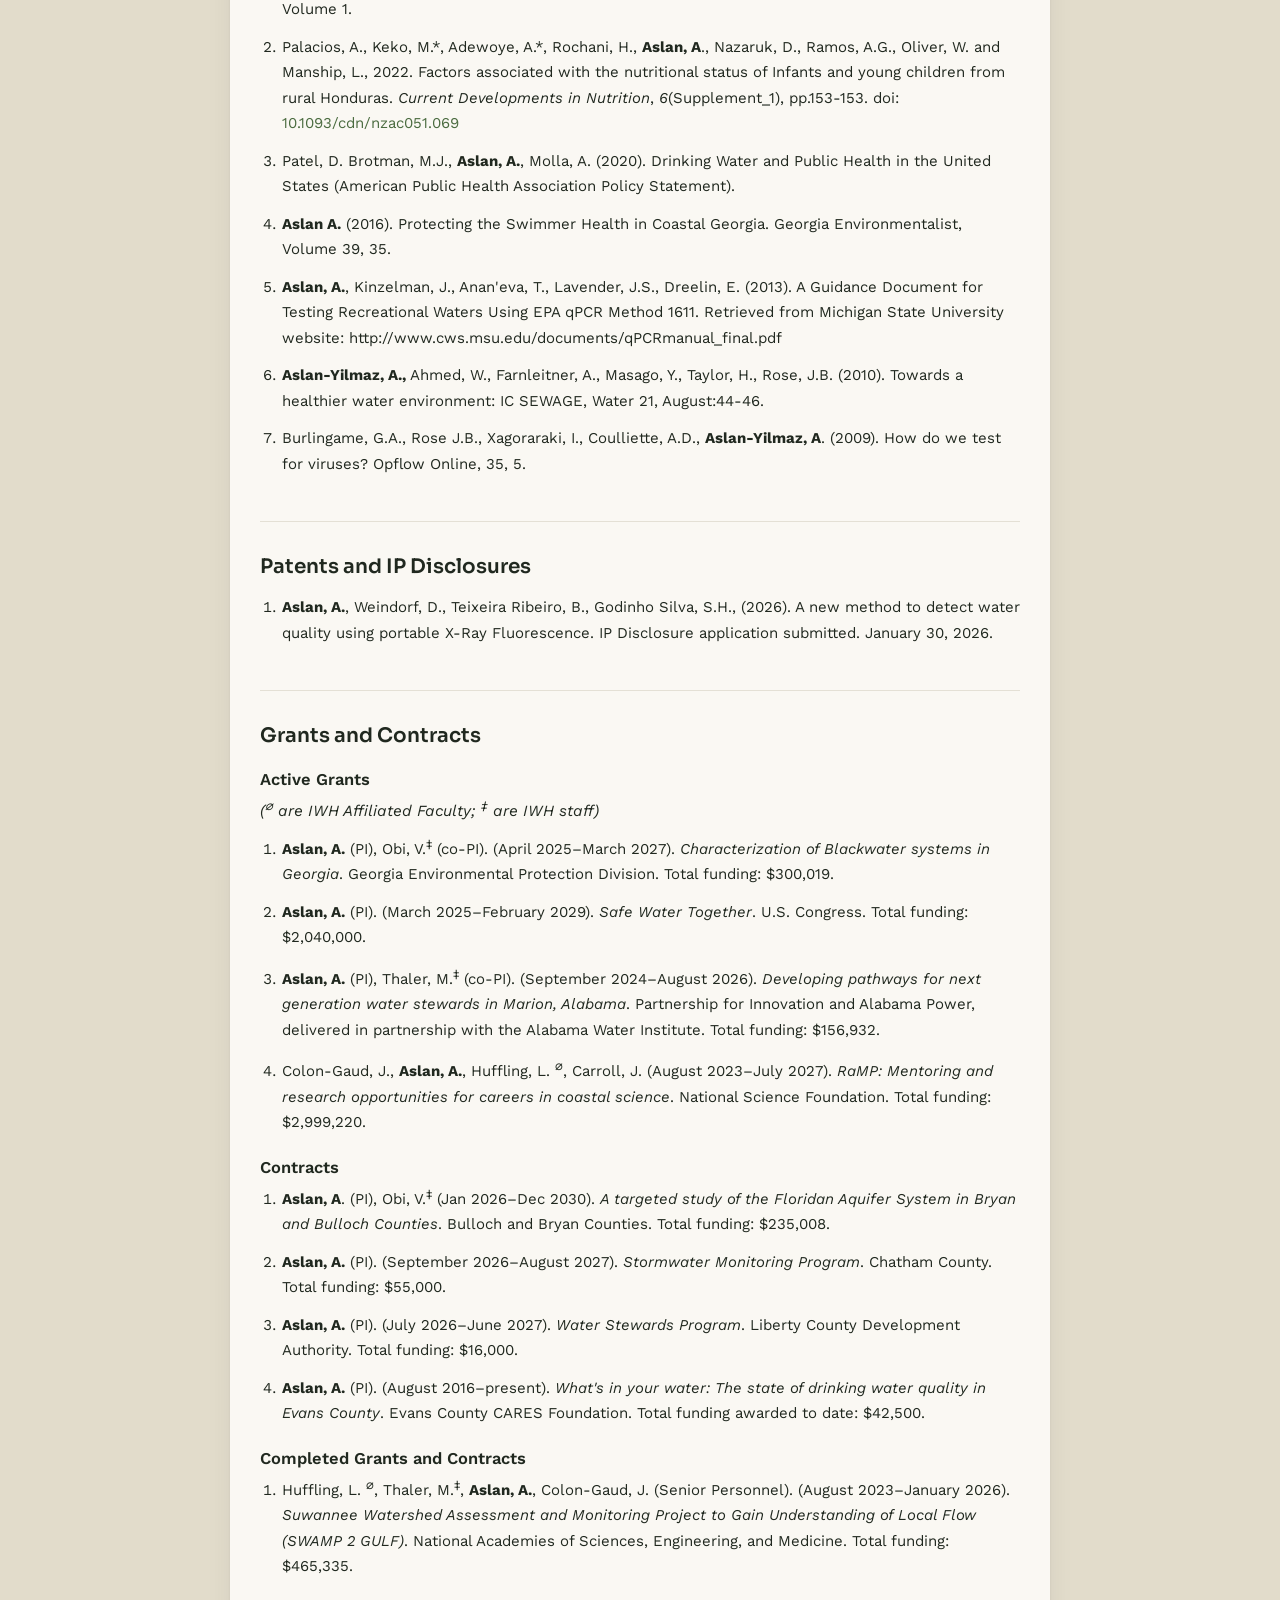
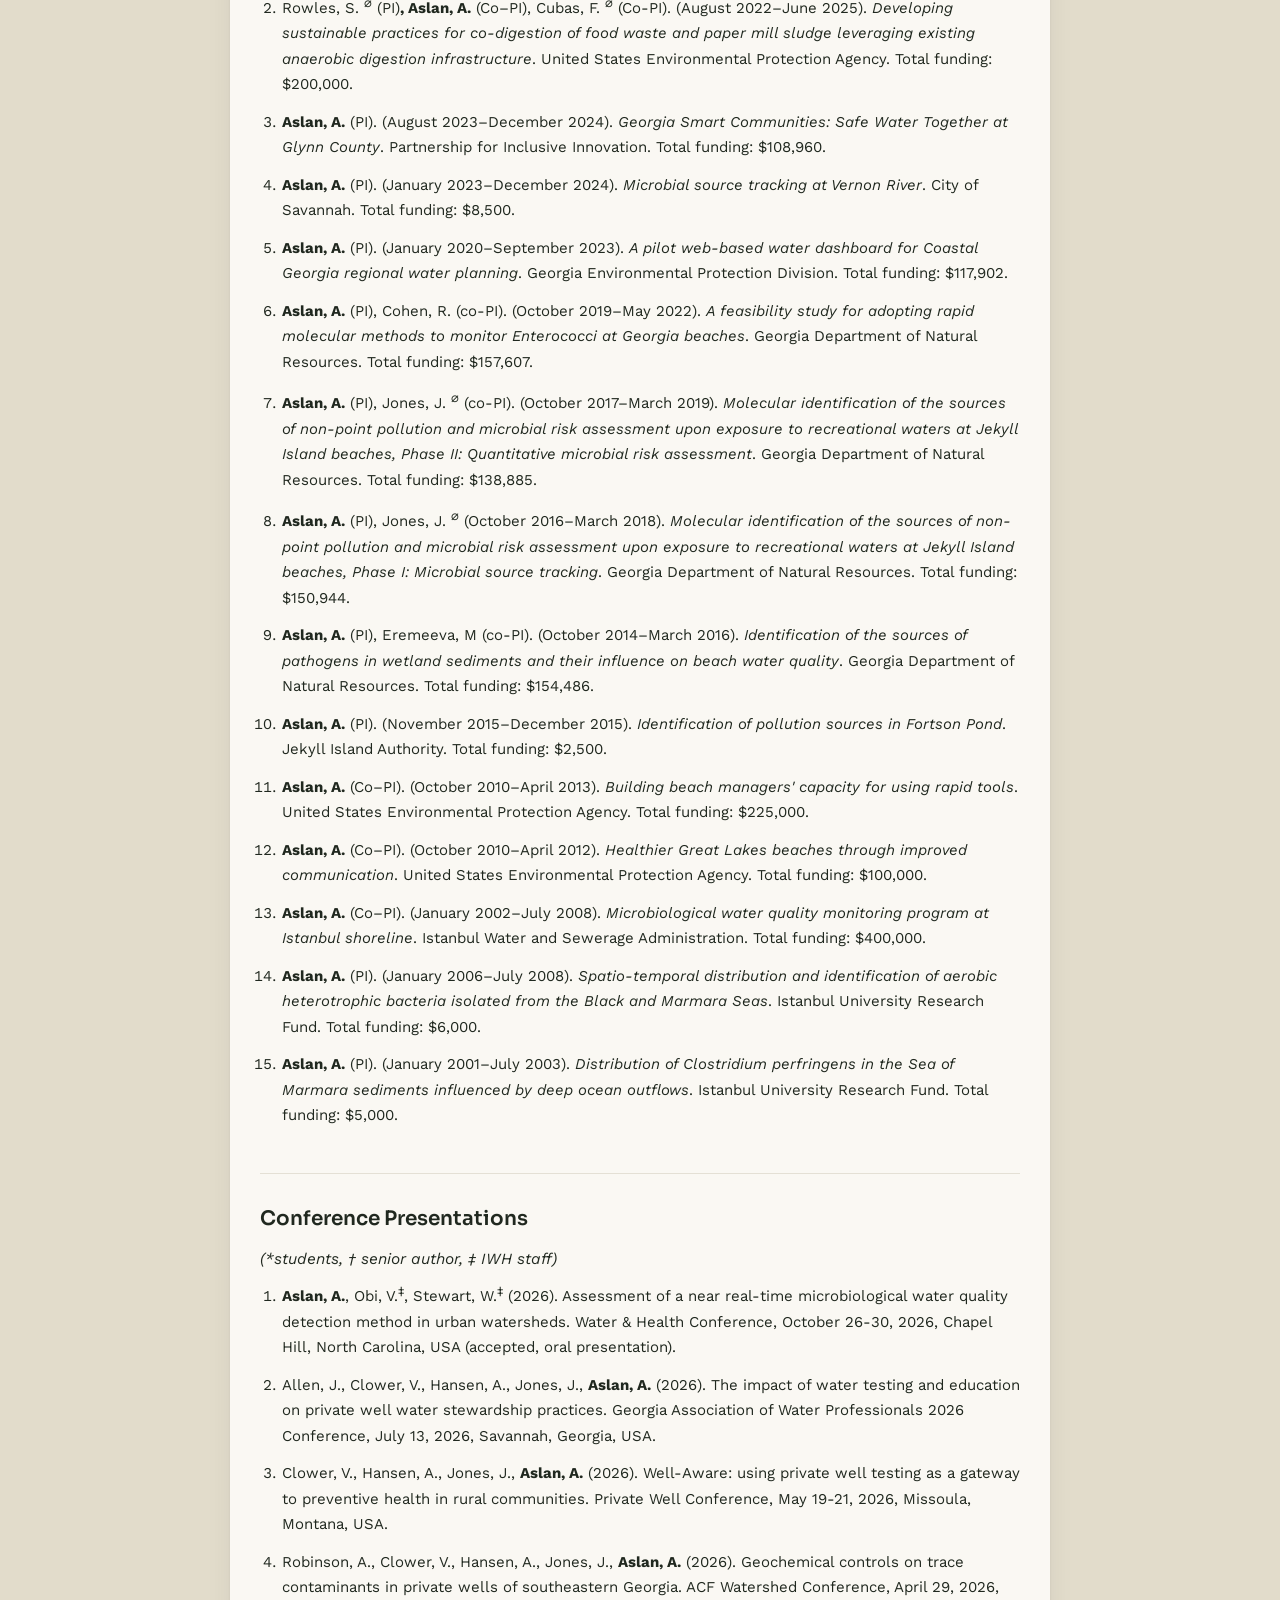
==== commit 0186c28f: "Add IWH staff denotation (‡) to CV author lists Mark Victor Obi, Mary Thaler, Whitley Stewart, and J" ====
--- a/cv.html
+++ b/cv.html
@@ -217,10 +217,10 @@
   <div class="cv-section" id="publications">
     <h2>Publications</h2>
     <h3>Articles in Peer-Refereed Journals</h3>
-    <p><em>(*students, † senior author, ⌀ IWH affiliated faculty)</em></p>
+    <p><em>(*students, † senior author, ⌀ IWH affiliated faculty, ‡ IWH staff)</em></p>
 <ol class="pub-numbered">
-<li><strong>Aslan, A.</strong>, Silva, S.H.G., Ribeiro, B.T., Obi, V., Da Costa, M.V., Pierangeli, L.M.P., Santos, T.A., De Freitas, D.M.A., Duarte, M.H., de Pádua, E.J., and Carvalho, G.S. (2026). Portable X-ray fluorescence spectrometry as a rapid, complementary approach for fecal pollution assessment in water. <em>Water Research X</em>, p.100513.</li>
-<li>Uddin, Md., Hartog, C., Murray, E., Loveless, J., Roberson, L., <strong>Aslan, A.</strong>, Cubas, F. <sup>⌀</sup>, Rowles, L. <sup>⌀</sup> (2025) Advancing circular bioeconomy through a systems-level assessment of food waste and industrial sludge co-digestion. <em>ACS Environmental Au</em>. <a href="https://doi.org/10.1021/acsenvironau.5c00049">https://doi.org/10.1021/acsenvironau.5c00049</a></li>
+<li><strong>Aslan, A.</strong>, Silva, S.H.G., Ribeiro, B.T., Obi, V.<sup>‡</sup>, Da Costa, M.V., Pierangeli, L.M.P., Santos, T.A., De Freitas, D.M.A., Duarte, M.H., de Pádua, E.J., and Carvalho, G.S. (2026). Portable X-ray fluorescence spectrometry as a rapid, complementary approach for fecal pollution assessment in water. <em>Water Research X</em>, p.100513.</li>
+<li>Uddin, Md., Hartog, C., Murray, E., Loveless, J.<sup>‡</sup>, Roberson, L., <strong>Aslan, A.</strong>, Cubas, F. <sup>⌀</sup>, Rowles, L. <sup>⌀</sup> (2025) Advancing circular bioeconomy through a systems-level assessment of food waste and industrial sludge co-digestion. <em>ACS Environmental Au</em>. <a href="https://doi.org/10.1021/acsenvironau.5c00049">https://doi.org/10.1021/acsenvironau.5c00049</a></li>
 <li>Palacios, A. <sup>⌀</sup>, Keko, M., Rochani, H., Nazaruk, D., <strong>Aslan, A.</strong>, Tome, J., Mayo-Gamble, T., Ramos, G., Manship, L. (2024) A quasi-experimental study assessing the effectiveness of a community-based egg intervention in the nutritional and health status of young children from rural Honduras. PLoS ONE 19(11): e0312825. <a href="https://doi.org/10.1371/journal.pone.0312825">https://doi.org/10.1371/journal.pone.0312825</a>.</li>
 <li>Dotherow, JE.,* Apenteng, B. <sup>⌀</sup>, Hansen, A., <strong>Aslan, A.</strong> <sup>†</sup> (2024) Private well water stewardship in rural Georgia. PLoS ONE 19(9): e0307281. https://doi.org/10.1371/journal.pone.0307281</li>
 <li>Jones, J. <sup>⌀</sup>, <strong>Aslan, A.</strong>, Nazaruk, D., Zeki, S. * (2024) Beachgoers' responses to polluted beach health advisories. Journal of Water and Health. 22 (3): 565–571. doi: <a href="https://doi.org/10.2166/wh.2024.306">https://doi.org/10.2166/wh.2024.306</a></li>
@@ -263,14 +263,14 @@
 </ol>
     <h3>Scientific and Technical Reports</h3>
     <ol class="pub-numbered">
-<li><strong>Aslan, A.</strong> Obi, V., (2026). Characterization of Blackwater Systems in Georgia Progress Report II (2026). GAEPD.</li>
-<li><strong>Aslan, A.</strong> Obi, V., (2025). Characterization of Blackwater Systems in Georgia Progress Report I (2025). GAEPD.</li>
-<li><strong>Aslan, A.</strong>, Thaler, M., (2025). Safe Water Together Progress Report (2025). NOAA.</li>
+<li><strong>Aslan, A.</strong> Obi, V.<sup>‡</sup>, (2026). Characterization of Blackwater Systems in Georgia Progress Report II (2026). GAEPD.</li>
+<li><strong>Aslan, A.</strong> Obi, V.<sup>‡</sup>, (2025). Characterization of Blackwater Systems in Georgia Progress Report I (2025). GAEPD.</li>
+<li><strong>Aslan, A.</strong>, Thaler, M.<sup>‡</sup>, (2025). Safe Water Together Progress Report (2025). NOAA.</li>
 <li>Colon-Gaud, J., <strong>Aslan, A.</strong>, Huffling, L. <sup>⌀</sup>, Carroll, J. (2025). RaMP: Mentoring and Research Opportunities for Careers in Coastal Science Annual Project Report. National Science Foundation Award Number 2319755.</li>
-<li><strong>Aslan, A.</strong>, Thaler, M., (2025). Developing pathways for next generation water stewards in Marion, AL. Progress Reports (<strong>twelve in total, monthly reports</strong>). Partnership for Innovation.</li>
-<li><strong>Aslan, A.</strong>, Thaler, M., Roberson, L. (2024). Safe Water Together at Glynn County. Partnership for Inclusive Innovation.</li>
+<li><strong>Aslan, A.</strong>, Thaler, M.<sup>‡</sup>, (2025). Developing pathways for next generation water stewards in Marion, AL. Progress Reports (<strong>twelve in total, monthly reports</strong>). Partnership for Innovation.</li>
+<li><strong>Aslan, A.</strong>, Thaler, M.<sup>‡</sup>, Roberson, L. (2024). Safe Water Together at Glynn County. Partnership for Inclusive Innovation.</li>
 <li>Colon-Gaud, J., <strong>Aslan, A.</strong>, Huffling, L. <sup>⌀</sup>, Carroll, J. (2024). RaMP: Mentoring and Research Opportunities for Careers in Coastal Science Annual Project Report. National Science Foundation Award Number 2319755.</li>
-<li><strong>Aslan, A.,</strong> Roberson, L., Thaler, M., Loveless, J. (2024). Safe Water Together at Glynn County. Final Report. Partnership for Inclusive Innovation.</li>
+<li><strong>Aslan, A.,</strong> Roberson, L., Thaler, M.<sup>‡</sup>, Loveless, J.<sup>‡</sup> (2024). Safe Water Together at Glynn County. Final Report. Partnership for Inclusive Innovation.</li>
 <li><strong>Aslan, A.</strong> (2023). A Pilot Water Dashboard for Coastal Georgia. Submitted to GA DNR Environmental Protection Division (Final Report).</li>
 <li><strong>Aslan, A.</strong> (2023). A Pilot Water Dashboard for Coastal Georgia. Submitted to GA DNR Environmental Protection Division (Quarterly Reports 12&amp;13).</li>
 <li>Mullins, D., Rosenquest, S., Walker, L., <strong>Aslan A.,</strong> Jackson, J., Fricsher, M., Roberson, L., Howard, K. (2023). Vernon River Watershed Management Plan. Protect Vernon River Technical Committee, April 2023.</li>
@@ -319,23 +319,23 @@
   <div class="cv-section" id="grants">
     <h2>Grants and Contracts</h2>
     <h3>Active Grants</h3>
-    <p><em>(<sup>⌀</sup> are IWH Affiliated Faculty)</em></p>
+    <p><em>(<sup>⌀</sup> are IWH Affiliated Faculty; <sup>‡</sup> are IWH staff)</em></p>
 <ol class="pub-numbered">
-<li><strong>Aslan, A.</strong> (PI), Obi, V. (co-PI). (April 2025–March 2027). <em>Characterization of Blackwater systems in Georgia</em>. Georgia Environmental Protection Division. Total funding: $300,019.</li>
+<li><strong>Aslan, A.</strong> (PI), Obi, V.<sup>‡</sup> (co-PI). (April 2025–March 2027). <em>Characterization of Blackwater systems in Georgia</em>. Georgia Environmental Protection Division. Total funding: $300,019.</li>
 <li><strong>Aslan, A.</strong> (PI). (March 2025–February 2029). <em>Safe Water Together</em>. U.S. Congress. Total funding: $2,040,000.</li>
-<li><strong>Aslan, A.</strong> (PI), Thaler, M (co-PI). (September 2024–August 2026). <em>Developing pathways for next generation water stewards in Marion, Alabama</em>. Partnership for Innovation and Alabama Power, delivered in partnership with the Alabama Water Institute. Total funding: $156,932.</li>
+<li><strong>Aslan, A.</strong> (PI), Thaler, M.<sup>‡</sup> (co-PI). (September 2024–August 2026). <em>Developing pathways for next generation water stewards in Marion, Alabama</em>. Partnership for Innovation and Alabama Power, delivered in partnership with the Alabama Water Institute. Total funding: $156,932.</li>
 <li>Colon-Gaud, J., <strong>Aslan, A.</strong>, Huffling, L. <sup>⌀</sup>, Carroll, J. (August 2023–July 2027). <em>RaMP: Mentoring and research opportunities for careers in coastal science</em>. National Science Foundation. Total funding: $2,999,220.</li>
 </ol>
     <h3>Contracts</h3>
     <ol class="pub-numbered">
-<li><strong>Aslan, A</strong>. (PI), Obi, V. (Jan 2026–Dec 2030). <em>A targeted study of the Floridan Aquifer System in Bryan and Bulloch Counties</em>. Bulloch and Bryan Counties. Total funding: $235,008.</li>
+<li><strong>Aslan, A</strong>. (PI), Obi, V.<sup>‡</sup> (Jan 2026–Dec 2030). <em>A targeted study of the Floridan Aquifer System in Bryan and Bulloch Counties</em>. Bulloch and Bryan Counties. Total funding: $235,008.</li>
 <li><strong>Aslan, A.</strong> (PI). (September 2026–August 2027). <em>Stormwater Monitoring Program</em>. Chatham County. Total funding: $55,000.</li>
 <li><strong>Aslan, A.</strong> (PI). (July 2026–June 2027). <em>Water Stewards Program</em>. Liberty County Development Authority. Total funding: $16,000.</li>
 <li><strong>Aslan, A.</strong> (PI). (August 2016–present). <em>What's in your water: The state of drinking water quality in Evans County</em>. Evans County CARES Foundation. Total funding awarded to date: $42,500.</li>
 </ol>
     <h3>Completed Grants and Contracts</h3>
     <ol class="pub-numbered">
-<li>Huffling, L. <sup>⌀</sup>, Thaler, M., <strong>Aslan, A.</strong>, Colon-Gaud, J. (Senior Personnel). (August 2023–January 2026). <em>Suwannee Watershed Assessment and Monitoring Project to Gain Understanding of Local Flow (SWAMP 2 GULF)</em>. National Academies of Sciences, Engineering, and Medicine. Total funding: $465,335.</li>
+<li>Huffling, L. <sup>⌀</sup>, Thaler, M.<sup>‡</sup>, <strong>Aslan, A.</strong>, Colon-Gaud, J. (Senior Personnel). (August 2023–January 2026). <em>Suwannee Watershed Assessment and Monitoring Project to Gain Understanding of Local Flow (SWAMP 2 GULF)</em>. National Academies of Sciences, Engineering, and Medicine. Total funding: $465,335.</li>
 <li>Rowles, S. <sup>⌀</sup> (PI)<strong>, Aslan, A.</strong> (Co–PI), Cubas, F. <sup>⌀</sup> (Co-PI). (August 2022–June 2025). <em>Developing sustainable practices for co-digestion of food waste and paper mill sludge leveraging existing anaerobic digestion infrastructure</em>. United States Environmental Protection Agency. Total funding: $200,000.</li>
 <li><strong>Aslan, A.</strong> (PI). (August 2023–December 2024). <em>Georgia Smart Communities: Safe Water Together at Glynn County</em>. Partnership for Inclusive Innovation. Total funding: $108,960.</li>
 <li><strong>Aslan, A.</strong> (PI). (January 2023–December 2024). <em>Microbial source tracking at Vernon River</em>. City of Savannah. Total funding: $8,500.</li>
@@ -355,19 +355,19 @@
 
   <div class="cv-section" id="presentations">
     <h2>Conference Presentations</h2>
-    <p><em>(*students, † senior author)</em></p>
+    <p><em>(*students, † senior author, ‡ IWH staff)</em></p>
 <ol class="pub-numbered">
-<li><strong>Aslan, A.</strong>, Obi, V., Stewart, W. (2026). Assessment of a near real-time microbiological water quality detection method in urban watersheds. Water &amp; Health Conference, October 26-30, 2026, Chapel Hill, North Carolina, USA (accepted, oral presentation).</li>
+<li><strong>Aslan, A.</strong>, Obi, V.<sup>‡</sup>, Stewart, W.<sup>‡</sup> (2026). Assessment of a near real-time microbiological water quality detection method in urban watersheds. Water &amp; Health Conference, October 26-30, 2026, Chapel Hill, North Carolina, USA (accepted, oral presentation).</li>
 <li>Allen, J., Clower, V., Hansen, A., Jones, J., <strong>Aslan, A.</strong> (2026). The impact of water testing and education on private well water stewardship practices. Georgia Association of Water Professionals 2026 Conference, July 13, 2026, Savannah, Georgia, USA.</li>
 <li>Clower, V., Hansen, A., Jones, J., <strong>Aslan, A.</strong> (2026). Well-Aware: using private well testing as a gateway to preventive health in rural communities. Private Well Conference, May 19-21, 2026, Missoula, Montana, USA.</li>
 <li>Robinson, A., Clower, V., Hansen, A., Jones, J., <strong>Aslan, A.</strong> (2026). Geochemical controls on trace contaminants in private wells of southeastern Georgia. ACF Watershed Conference, April 29, 2026, Albany, Georgia, USA.</li>
 <li>Clower, V., Hansen, A., Jones, J., <strong>Aslan, A.</strong> (2026). Understanding health beliefs and environmental risk among rural private well users. GS4 Symposium, Georgia Southern University Armstrong Campus, April 21, 2026, Savannah, Georgia, USA.</li>
 <li><strong>Aslan, A.</strong> (2025). Performance of Bacterisk as a near real-time monitoring tool for freshwater recreational water quality. Great Lakes Beaches Association Annual Meeting November 3-5, 2025, Michigan City, Indiana.</li>
-<li>Obi, V., <strong>Aslan, A.</strong> (2025). Septic systems and drinking water quality in Coastal Georgia. Georgia Water Professionals Conference. July 15, 2025, Savannah, Georgia, USA.</li>
-<li>Uddin, Md., Hartog, C., Murray, E., Loveless, J., Roberson, L., <strong>Aslan, A.</strong>, Cubas, F., Rowles, L. (2025). Anaerobic Co-digestion of Paper Mill Sludge and Food Waste: A Comprehensive Sustainability Assessment. 2025 AEESP Research and Education Conference. May 20-22, 2025, Durham, North Carolina, USA.</li>
-<li>Black, T., Roberson, L., Booker, A., McCloud, A., Werley, A., Blash, E., Brockman, B., Perez, S., Walker, T., Clower, V., Loveless, J., Thaler, M., <strong>Aslan, A.</strong> (2025). A community-based recreational water quality monitoring study at Glynn County. Georgia Public Health Association General Meeting, April 30-May 2, 2025, Jekyll Island, Georgia, USA.</li>
-<li><strong>Aslan A.</strong>, Black, T.*, Booker, A. McCloud, A.*, Werley, A.*, Blash, E., Brockman, B., Perez, S., Walker, T., Clower, V.*, Loveless, J., Thaler, M., and Roberson, L. (2025). Community-based Research in Coastal Georgia. Georgia Water Resources Conference. March 25-26, 2025, Athens, Georgia, USA.</li>
-<li><strong>Aslan A.,</strong> Thaler, M., Roberson, L., and Loveless, J. (2024). A Community-based Participatory Recreational Water Quality Monitoring Study at Glynn County. 79th Annual Meeting of the Southeastern Division of the American Association of Geographers, November 25-26, 2024, Greenville, South Carolina, USA.</li>
+<li>Obi, V.<sup>‡</sup>, <strong>Aslan, A.</strong> (2025). Septic systems and drinking water quality in Coastal Georgia. Georgia Water Professionals Conference. July 15, 2025, Savannah, Georgia, USA.</li>
+<li>Uddin, Md., Hartog, C., Murray, E., Loveless, J.<sup>‡</sup>, Roberson, L., <strong>Aslan, A.</strong>, Cubas, F., Rowles, L. (2025). Anaerobic Co-digestion of Paper Mill Sludge and Food Waste: A Comprehensive Sustainability Assessment. 2025 AEESP Research and Education Conference. May 20-22, 2025, Durham, North Carolina, USA.</li>
+<li>Black, T., Roberson, L., Booker, A., McCloud, A., Werley, A., Blash, E., Brockman, B., Perez, S., Walker, T., Clower, V., Loveless, J.<sup>‡</sup>, Thaler, M.<sup>‡</sup>, <strong>Aslan, A.</strong> (2025). A community-based recreational water quality monitoring study at Glynn County. Georgia Public Health Association General Meeting, April 30-May 2, 2025, Jekyll Island, Georgia, USA.</li>
+<li><strong>Aslan A.</strong>, Black, T.*, Booker, A. McCloud, A.*, Werley, A.*, Blash, E., Brockman, B., Perez, S., Walker, T., Clower, V.*, Loveless, J.<sup>‡</sup>, Thaler, M.<sup>‡</sup>, and Roberson, L. (2025). Community-based Research in Coastal Georgia. Georgia Water Resources Conference. March 25-26, 2025, Athens, Georgia, USA.</li>
+<li><strong>Aslan A.,</strong> Thaler, M.<sup>‡</sup>, Roberson, L., and Loveless, J.<sup>‡</sup> (2024). A Community-based Participatory Recreational Water Quality Monitoring Study at Glynn County. 79th Annual Meeting of the Southeastern Division of the American Association of Geographers, November 25-26, 2024, Greenville, South Carolina, USA.</li>
 <li>Boss, R.Q.T.*, Ramos, G., Manship, L., and <strong>Aslan, A.</strong><sup>†</sup>, Palacios, A.M.<sup>⌀</sup> (2024). Impact of Water, Sanitation, and Hygiene on Child Nutrition in Honduras. Southeast Community Engagement and Research Conference, November 20, 2024, Savannah, Georgia, USA.</li>
 <li>Black, T. *, <strong>Aslan, A.</strong> &amp; Luke Roberson (2024). Safe Water Together: Science Serving Community. Southeast Community Engagement and Research Conference, November 20, 2024, Savannah, Georgia, USA.</li>
 <li><strong>Aslan, A.</strong> (2024). Training Next Generation of Water Professionals Using Innovative Water Research Activities. Georgia Water Professionals in A Changing Environment: Georgia Water Professionals Fall Conference, November 6, 2024, Jekyll Island, Georgia, USA.</li>
@@ -459,13 +459,14 @@
 
   <div class="cv-section" id="invited-talks">
     <h2>Invited Speaker</h2>
+    <p><em>(*students, † senior author, ‡ IWH staff)</em></p>
     <ol class="pub-numbered">
 <li><strong>Aslan, A.</strong> (2026). From Detection to Action: Rapid Pollution Tracking and Success Stories. Georgia Adopt-A-Stream (AAS) Confluence Conference, hosted by the Georgia Environmental Protection Division, March 14, 2026, Jekyll Island, GA. Keynote speaker.</li>
 <li><strong>Aslan, A.</strong> (2026). Protecting vulnerable communities through rapid hazard detection during disasters. Rooted in Resilience Summit, February 3-4, 2026, RIDER Center, Florida State University, Tallahassee, FL. Keynote speaker.</li>
 <li><strong>Aslan, A.</strong> (2025). Research to Action: Utilizing Genetic Indicators in Water Sciences. Marmara University College of Engineering Seminar Series, May 05, 2025, Istanbul, Türkiye.</li>
 <li><strong>Aslan, A.</strong> (2025). Water Research and Molecular Microbiology: Current Trends in Rapid Testing. UFLA Seminar Series, January 31, 2025, Lavras, Brazil.</li>
 <li><strong>Aslan, A.</strong> (2024). Community-Engaged and Place-Based Geographies of Environmental Injustice and Vulnerability to Climate Change. 79th Annual Meeting of the Southeastern Division of the American Association of Geographers, November 25-26, 2024, Greenville, South Carolina, USA.</li>
-<li><strong>Aslan, A.</strong>, Roberson, L., Thaler, M., McCloud, A.*, Werley, A.* (2024). Implementation of a Water Quality Monitoring Program in Super Fund Sites in Coastal Georgia: Safe Water Together in Glynn County. Partnership for Inclusive Innovation Advisory Board Meeting, November 1, 2024, Atlanta, Georgia, USA.</li>
+<li><strong>Aslan, A.</strong>, Roberson, L., Thaler, M.<sup>‡</sup>, McCloud, A.*, Werley, A.* (2024). Implementation of a Water Quality Monitoring Program in Super Fund Sites in Coastal Georgia: Safe Water Together in Glynn County. Partnership for Inclusive Innovation Advisory Board Meeting, November 1, 2024, Atlanta, Georgia, USA.</li>
 <li><strong>Aslan, A.</strong> (2024). Aging Infrastructure, Water Quality, and Health in Changing Climate. Coastal Georgia Indicators Coalition General Meeting, October 2, 2024, Savannah, Georgia, USA.</li>
 <li><strong>Aslan, A.</strong> (2024). Climate Change, Water Quality and Health. Mercer University Public Health Talks, September 20, 2024, Augusta, Georgia, USA.</li>
 <li><strong>Aslan, A.</strong> (2024). Future of Water Research and Practice in Georgia. Georgia Water Professionals Annual Meeting, July 15, 2024, Savannah, Georgia, USA.</li>
